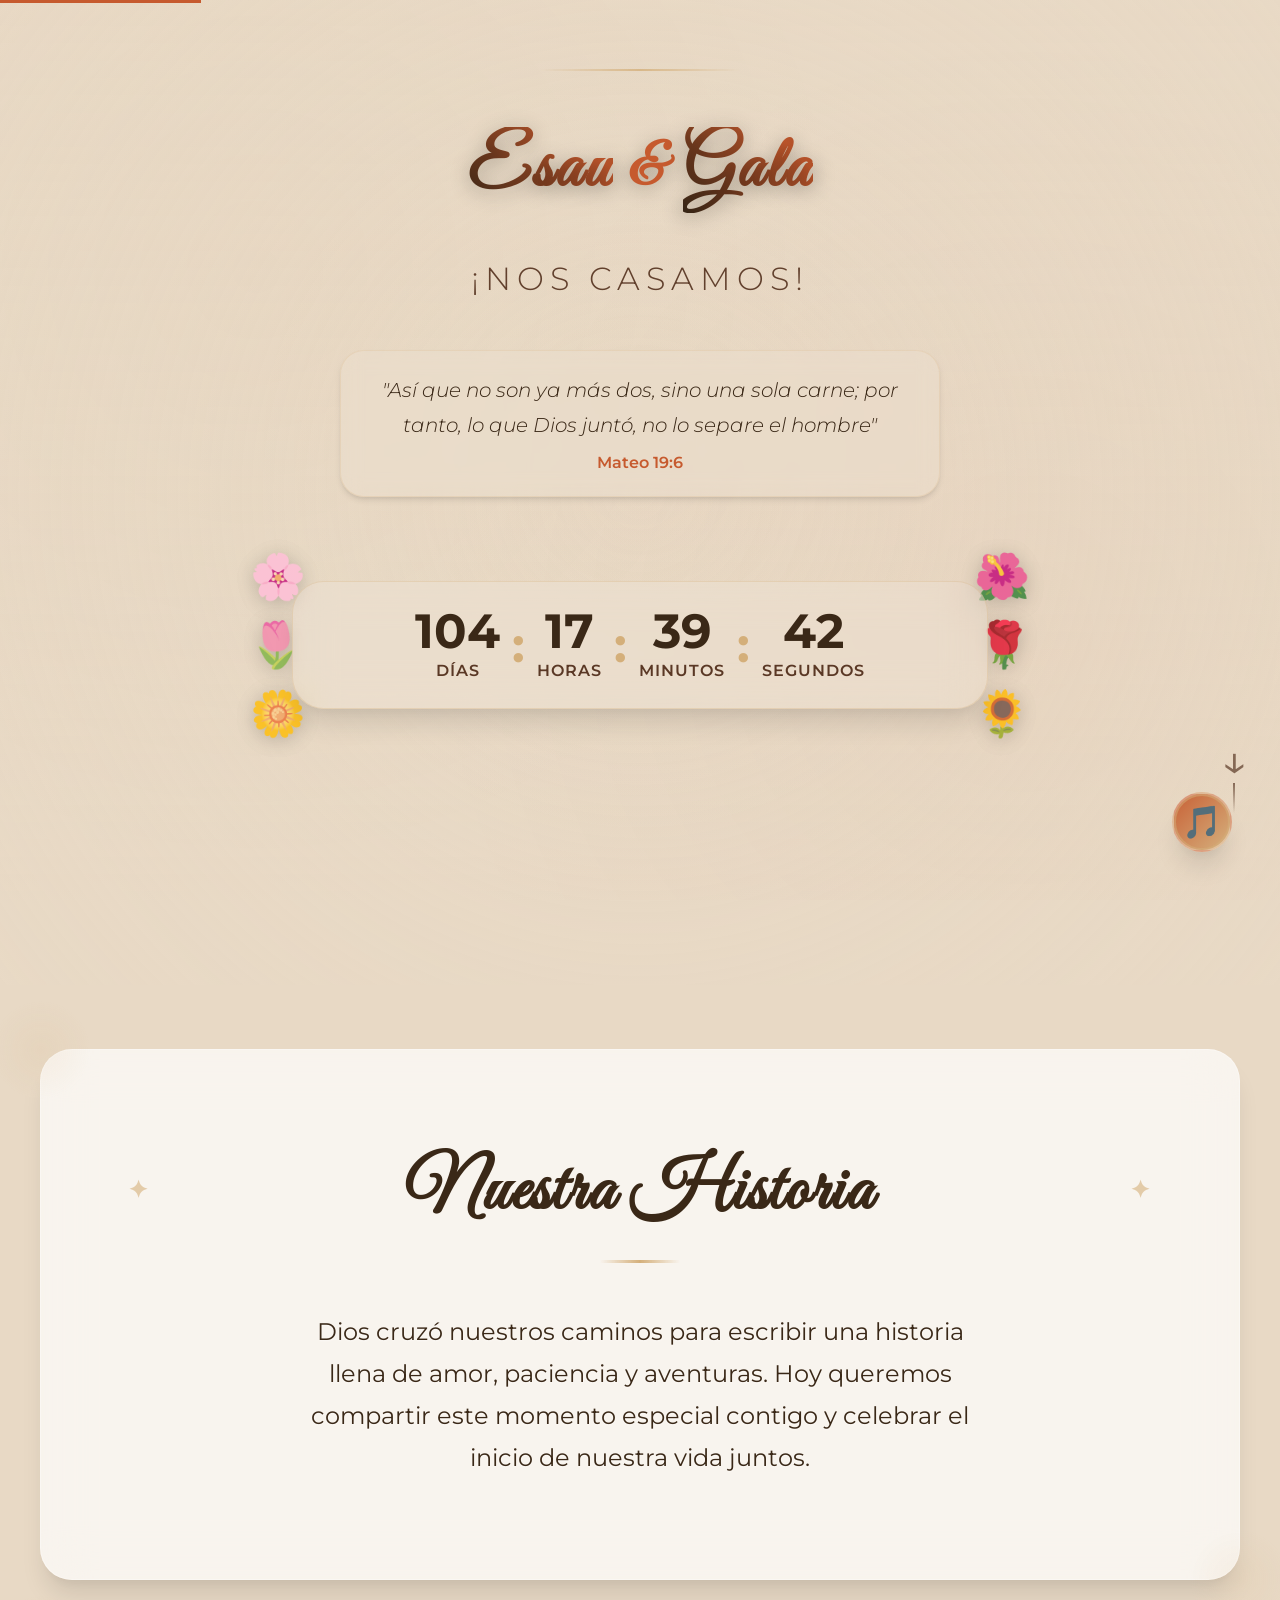
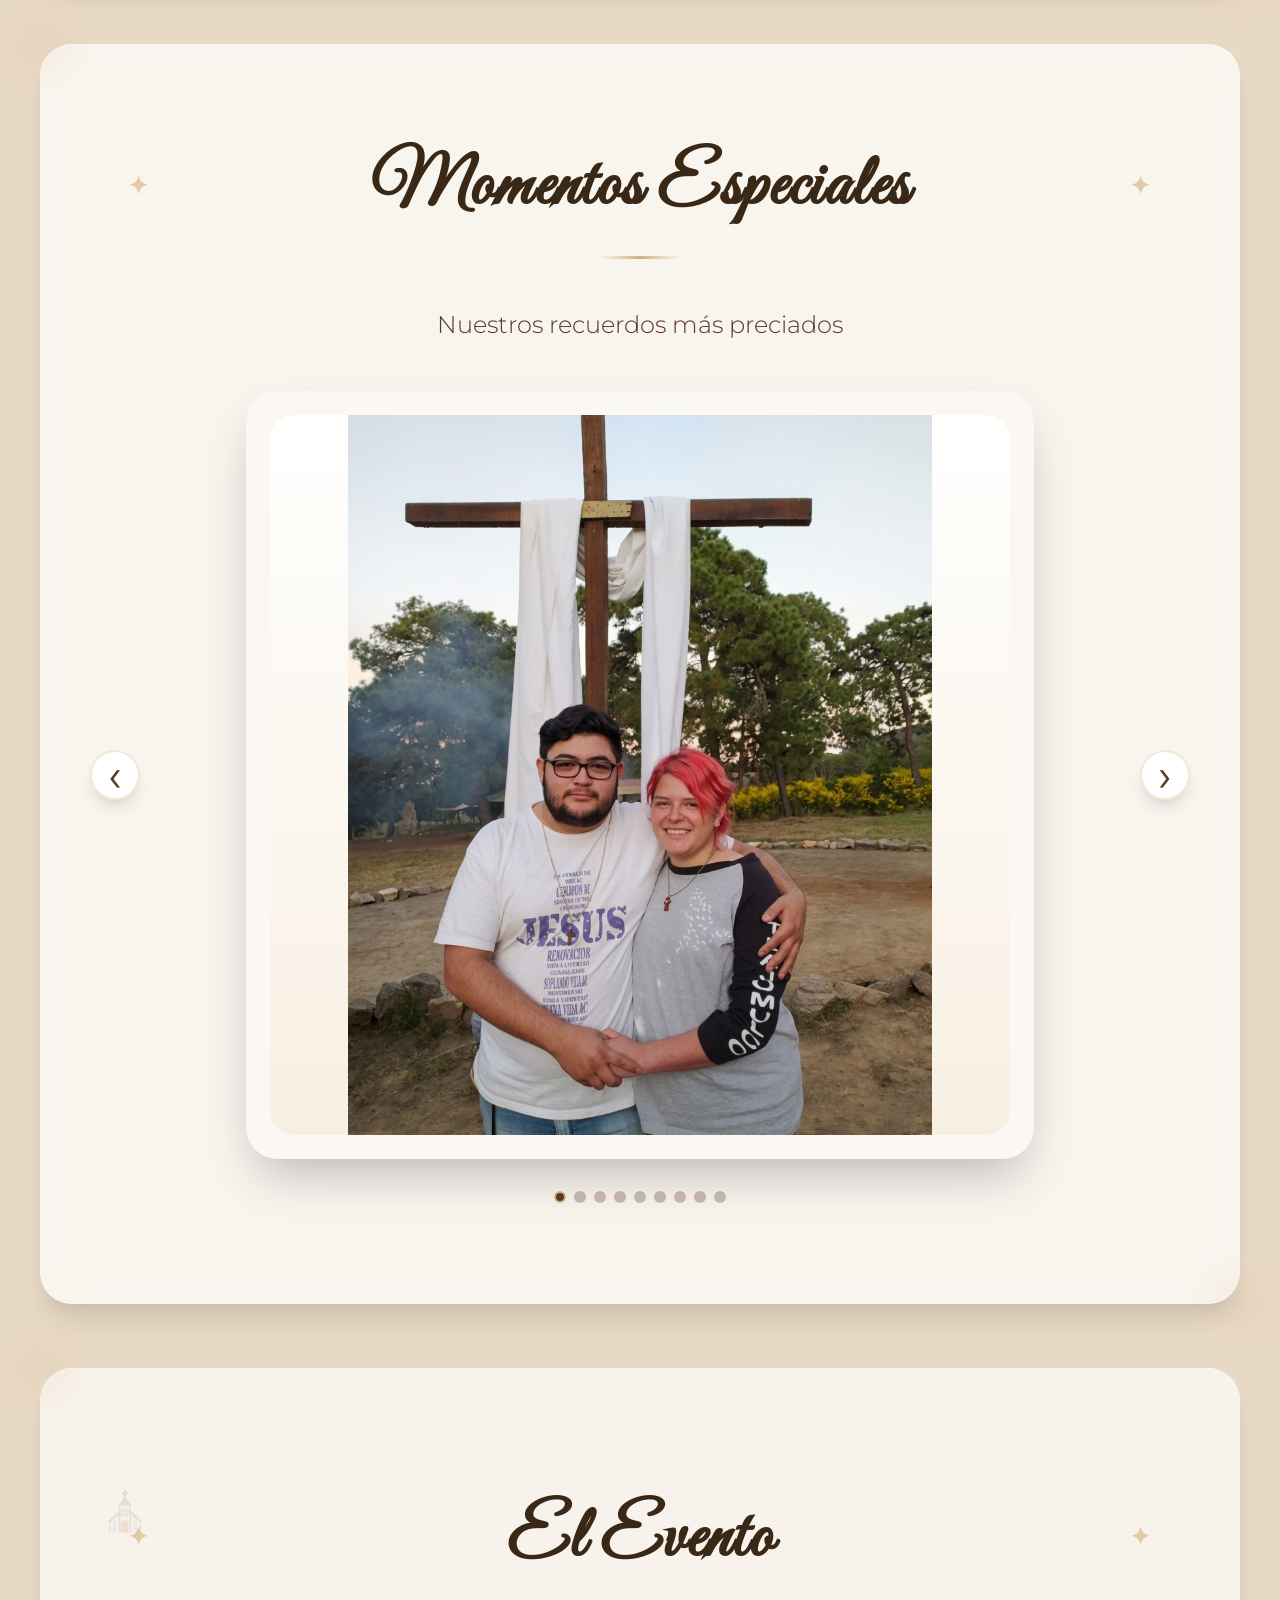
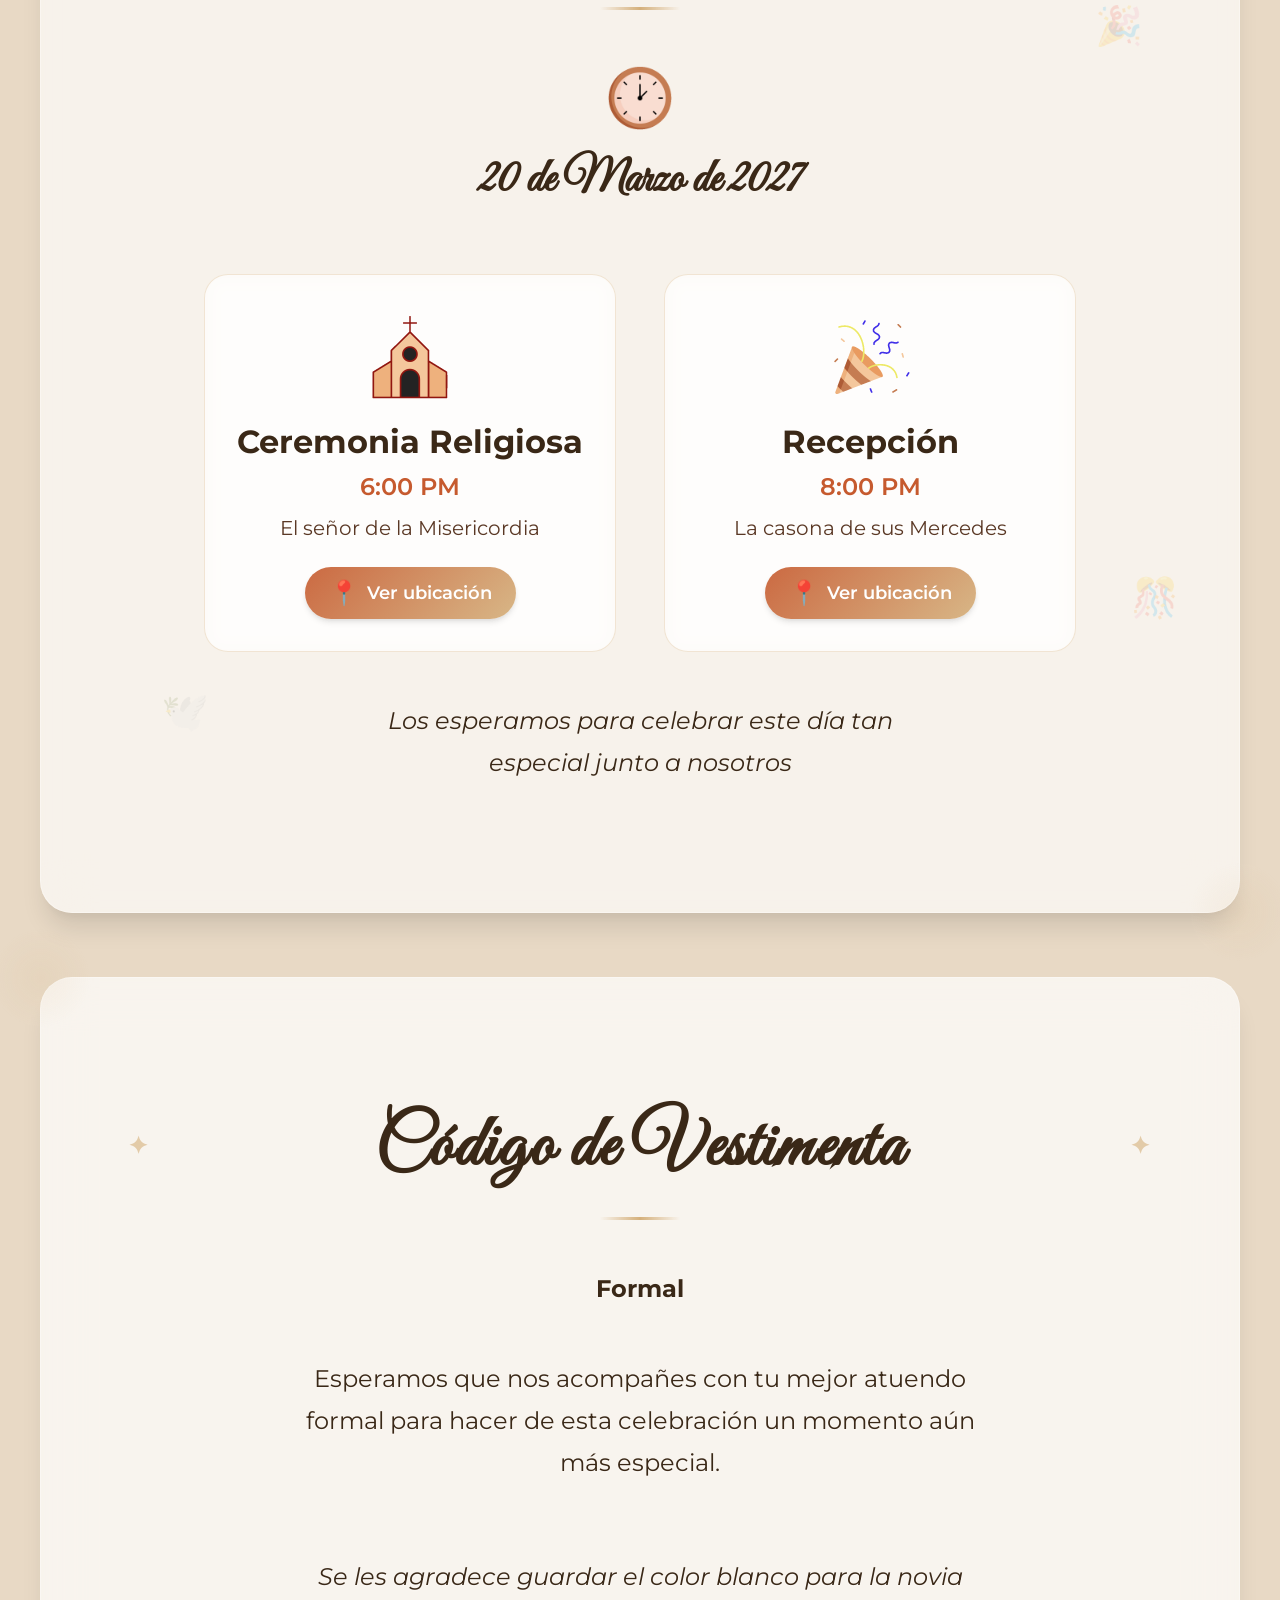
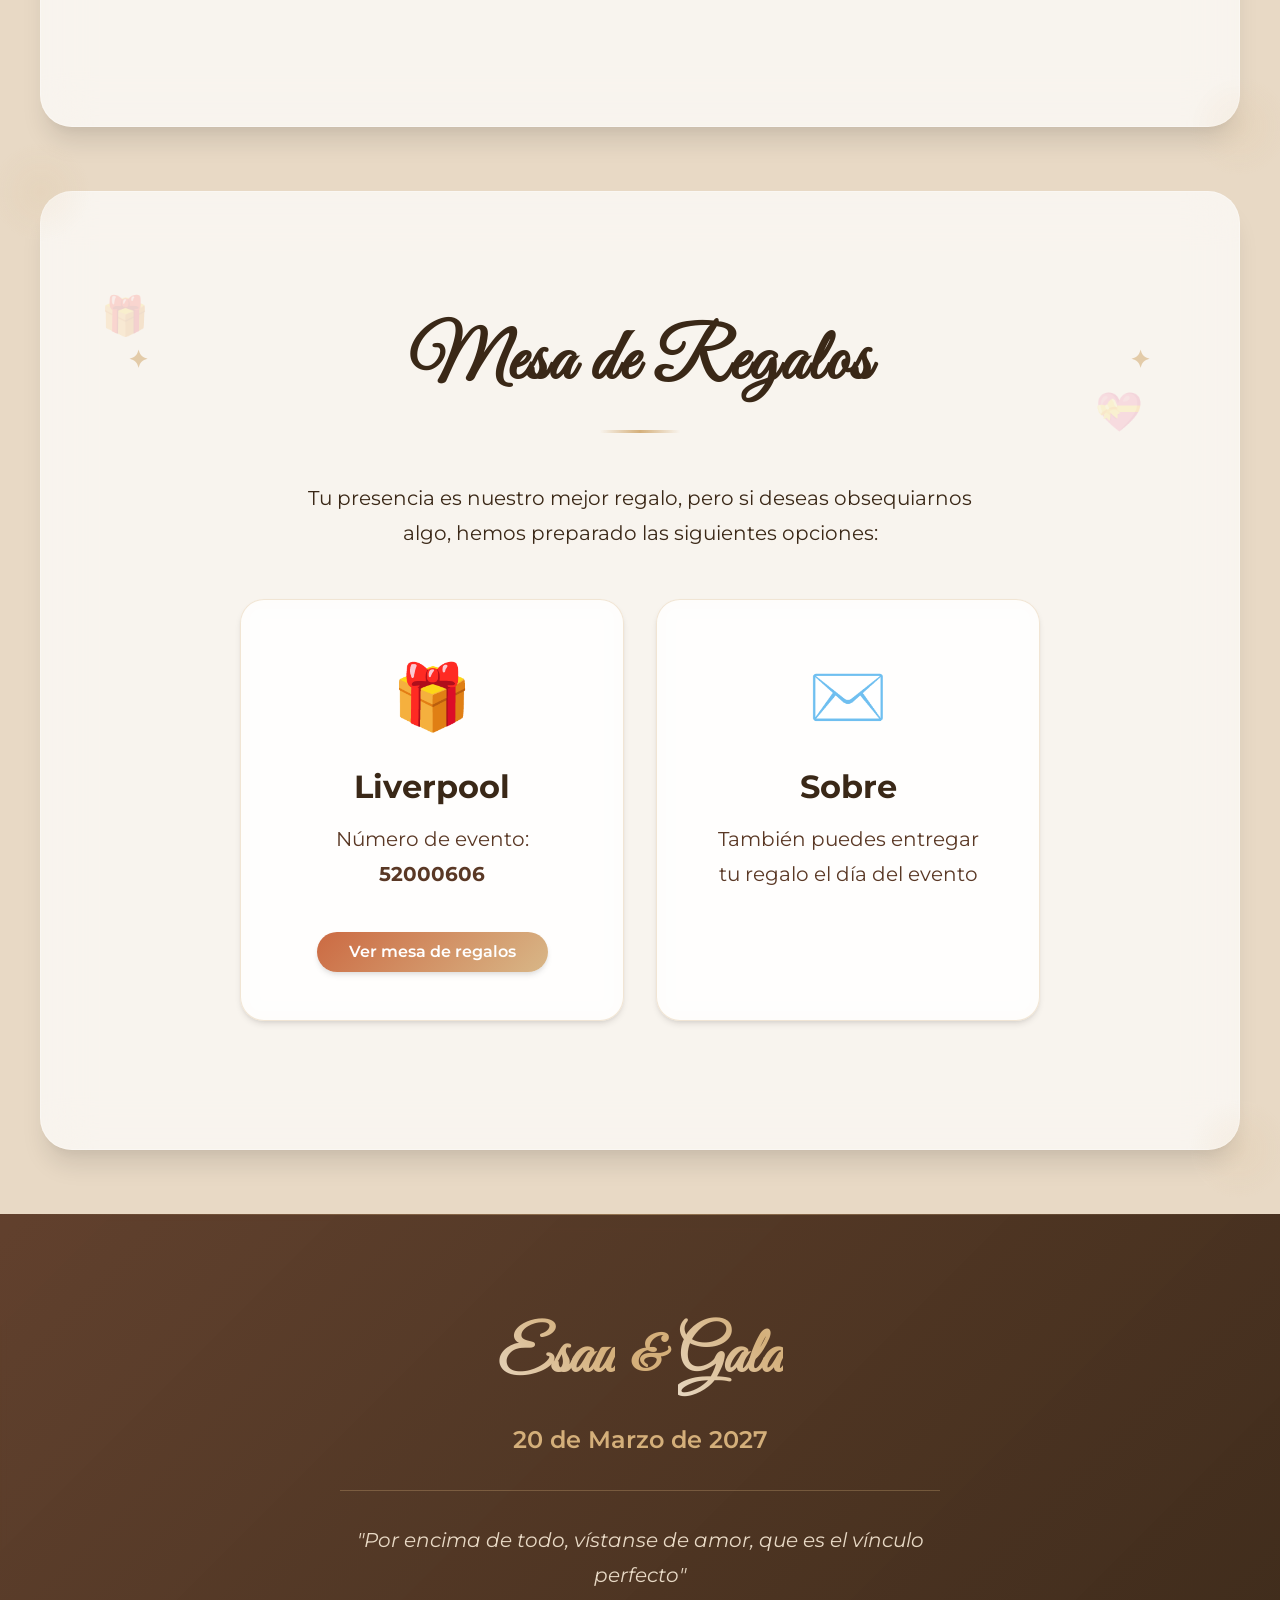
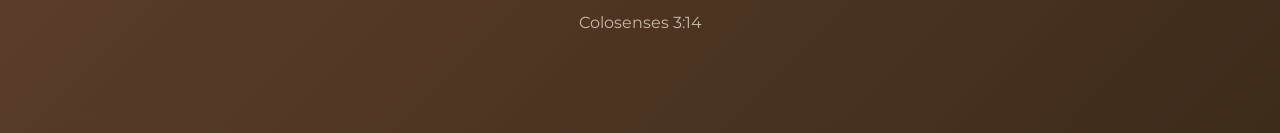
==== index.html @ c5de7a05 "Restructure: Move files to root for GitHub Pages" ====
<!DOCTYPE html>
<html lang="es" dir="ltr">
<head>
    <!-- Meta Tags Esenciales -->
    <meta charset="UTF-8">
    <meta name="viewport" content="width=device-width, initial-scale=1.0, viewport-fit=cover">
    <meta http-equiv="X-UA-Compatible" content="IE=edge">
    
    <!-- SEO Meta Tags -->
    <title>Esau & Gala | Boda 20 de Marzo 2027 | Invitación Digital</title>
    <meta name="description" content="Invitación digital a la boda de Esau y Gala. Celebra con nosotros el 20 de marzo de 2027. Ceremonia religiosa y recepción. Confirma tu asistencia.">
    <meta name="keywords" content="boda, Esau, Gala, invitación, 20 marzo 2027, ceremonia, recepción">
    <meta name="author" content="Esau & Gala">
    <meta name="robots" content="index, follow">
    <link rel="canonical" href="https://www.esauygala.com">
    
    <!-- Open Graph / Facebook -->
    <meta property="og:type" content="website">
    <meta property="og:url" content="https://www.esauygala.com">
    <meta property="og:title" content="Esau & Gala - Nuestra Boda">
    <meta property="og:description" content="Nos casamos el 20 de marzo de 2027. ¡Acompáñanos en este día especial!">
    <meta property="og:image" content="https://www.esauygala.com/IMG/portada.JPG">
    <meta property="og:image:width" content="1200">
    <meta property="og:image:height" content="630">
    <meta property="og:locale" content="es_MX">
    
    <!-- Twitter Card -->
    <meta name="twitter:card" content="summary_large_image">
    <meta name="twitter:title" content="Esau & Gala - Nuestra Boda">
    <meta name="twitter:description" content="Nos casamos el 20 de marzo de 2027. ¡Acompáñanos en este día especial!">
    <meta name="twitter:image" content="https://www.esauygala.com/IMG/portada.JPG">
    
    <!-- Theme Color -->
    <meta name="theme-color" content="#c65a2e">
    <meta name="msapplication-TileColor" content="#c65a2e">
    
    <!-- Preconnect para optimización -->
    <link rel="preconnect" href="https://fonts.googleapis.com" crossorigin>
    <link rel="preconnect" href="https://fonts.gstatic.com" crossorigin>
    
    <!-- Preload recursos críticos -->
    <link rel="preload" href="CSS/Styles.css" as="style">
    <link rel="preload" href="https://fonts.googleapis.com/css2?family=Great+Vibes&family=Montserrat:wght@300;400;600;700&display=swap" as="style">
    
    <!-- Google Fonts con display=swap para optimización -->
    <link href="https://fonts.googleapis.com/css2?family=Great+Vibes&family=Montserrat:wght@300;400;600;700&display=swap" rel="stylesheet">
    
    <!-- CSS Principal -->
    <link rel="stylesheet" href="CSS/Styles.css">
    
    <!-- Structured Data (JSON-LD) para SEO -->
    <script type="application/ld+json">
    {
        "@context": "https://schema.org",
        "@type": "Event",
        "name": "Boda de Esau y Gala",
        "description": "Ceremonia de boda y recepción",
        "startDate": "2027-03-20T18:00:00-06:00",
        "endDate": "2027-03-21T02:00:00-06:00",
        "eventStatus": "https://schema.org/EventScheduled",
        "eventAttendanceMode": "https://schema.org/OfflineEventAttendanceMode",
        "location": {
            "@type": "Place",
            "name": "El señor de la Misericordia",
            "address": {
                "@type": "PostalAddress",
                "addressLocality": "Ciudad",
                "addressCountry": "MX"
            }
        },
        "organizer": {
            "@type": "Person",
            "name": "Esau & Gala"
        }
    }
    </script>
</head>
<body>
    <!-- Skip to main content para accesibilidad -->
    <a href="#main-content" class="skip-link" aria-label="Saltar al contenido principal">
        Saltar al contenido
    </a>

    <!-- Loading Screen con ARIA -->
    <div id="loading-screen" class="loading" role="status" aria-live="polite" aria-label="Cargando página">
        <div class="loading__content">
            <div class="loading__heart" aria-hidden="true">❤️</div>
            <p class="loading__text">Cargando...</p>
        </div>
    </div>

    <!-- Reproductor de Música Accesible -->
    <aside class="music-player" aria-label="Reproductor de música de fondo">
        <button 
            id="music-toggle" 
            class="music-player__btn" 
            type="button"
            aria-label="Reproducir música de fondo"
            aria-pressed="false">
            <span class="music-player__icon" aria-hidden="true">🎵</span>
            <span class="sr-only">Música</span>
        </button>
        <audio 
            id="background-music" 
            loop 
            preload="none"
            aria-label="Música de fondo de la boda">
            <source src="music/cancion-boda.mp3" type="audio/mpeg">
            <p>Tu navegador no soporta el elemento de audio.</p>
        </audio>
    </aside>

    <!-- Botón Volver Arriba -->
    <button 
        id="scroll-top" 
        class="scroll-top" 
        type="button"
        aria-label="Volver al inicio de la página"
        aria-hidden="true">
        <span aria-hidden="true">↑</span>
    </button>

    <!-- Barra de Progreso de Scroll -->
    <div class="progress-bar" role="progressbar" aria-label="Progreso de lectura" aria-valuenow="0" aria-valuemin="0" aria-valuemax="100"></div>

    <!-- HERO SECTION -->
    <header class="hero" role="banner">
        <div class="hero__overlay" aria-hidden="true"></div>
        <div class="hero__content">
            <div class="hero__decorative-line" aria-hidden="true"></div>
            <h1 class="hero__title">
                <span class="hero__name">Esau</span>
                <span class="hero__ampersand" aria-hidden="true">&</span>
                <span class="hero__name">Gala</span>
            </h1>
            <p class="hero__subtitle">¡Nos casamos!</p>
            <blockquote class="hero__verse">
                <p class="hero__verse-text">"Así que no son ya más dos, sino una sola carne; por tanto, lo que Dios juntó, no lo separe el hombre"</p>
                <cite class="hero__verse-cite">Mateo 19:6</cite>
            </blockquote>
            
            <!-- Contador con decoraciones -->
            <div class="countdown-wrapper">
                <span class="countdown__flower countdown__flower--top-left" aria-hidden="true">🌸</span>
                <span class="countdown__flower countdown__flower--top-right" aria-hidden="true">🌺</span>
                <span class="countdown__flower countdown__flower--bottom-left" aria-hidden="true">🌼</span>
                <span class="countdown__flower countdown__flower--bottom-right" aria-hidden="true">🌻</span>
                <span class="countdown__flower countdown__flower--left" aria-hidden="true">🌷</span>
                <span class="countdown__flower countdown__flower--right" aria-hidden="true">🌹</span>
                <div 
                    id="countdown" 
                    class="countdown" 
                    role="timer" 
                    aria-live="polite"
                    aria-label="Cuenta regresiva para la boda">
                </div>
            </div>
        </div>
        
        <!-- Indicador de Scroll -->
        <button 
            class="scroll-indicator" 
            type="button"
            aria-label="Desplazarse hacia abajo">
            <span aria-hidden="true">↓</span>
        </button>
    </header>

    <!-- MAIN CONTENT -->
    <main id="main-content" role="main">
        
        <!-- HISTORIA -->
        <section class="section section--story" id="historia" aria-labelledby="historia-heading">
            <!-- Decoraciones del marco -->
            <img class="frame-decoration frame-tulip frame-tulip--top-left"
                 src="IMG/decorations/tulipan.png"
                 alt=""
                 aria-hidden="true"
                 loading="lazy">
            <img class="frame-decoration frame-tulip frame-tulip--top-right"
                 src="IMG/decorations/tulipan.png"
                 alt=""
                 aria-hidden="true"
                 loading="lazy">
            <img class="frame-decoration frame-garland frame-garland--top"
                 src="IMG/decorations/Guirnalda-horizontal.png"
                 alt=""
                 aria-hidden="true"
                 loading="lazy">
            <img class="frame-decoration frame-garland frame-garland--left"
                 src="IMG/decorations/Guirnalda-vertical.png"
                 alt=""
                 aria-hidden="true"
                 loading="lazy">
            <img class="frame-decoration frame-garland frame-garland--right"
                 src="IMG/decorations/Guirnalda-vertical.png"
                 alt=""
                 aria-hidden="true"
                 loading="lazy">
            <img class="frame-decoration frame-garland frame-garland--bottom"
                 src="IMG/decorations/Guirnalda-horizontal.png"
                 alt=""
                 aria-hidden="true"
                 loading="lazy">
            <img class="frame-decoration frame-tulip frame-tulip--bottom-left"
                 src="IMG/decorations/tulipan.png"
                 alt=""
                 aria-hidden="true"
                 loading="lazy">
            <img class="frame-decoration frame-tulip frame-tulip--bottom-right"
                 src="IMG/decorations/tulipan.png"
                 alt=""
                 aria-hidden="true"
                 loading="lazy">
            
            <div class="section__container">
                <h2 id="historia-heading" class="section__title">Nuestra Historia</h2>
                <div class="section__divider" aria-hidden="true"></div>
                <p class="section__text section__text--story">
                    Dios cruzó nuestros caminos para escribir una historia llena de amor,
                    paciencia y aventuras. Hoy queremos compartir este momento especial contigo
                    y celebrar el inicio de nuestra vida juntos.
                </p>
            </div>
        </section>

        <!-- GALERÍA -->
        <section class="section section--gallery" id="galeria" aria-labelledby="galeria-heading">
            <!-- Decoraciones del marco -->
            <img class="frame-decoration frame-tulip frame-tulip--top-left"
                 src="IMG/decorations/tulipan.png"
                 alt=""
                 aria-hidden="true"
                 loading="lazy">
            <img class="frame-decoration frame-tulip frame-tulip--top-right"
                 src="IMG/decorations/tulipan.png"
                 alt=""
                 aria-hidden="true"
                 loading="lazy">
            <img class="frame-decoration frame-garland frame-garland--top"
                 src="IMG/decorations/Guirnalda-horizontal.png"
                 alt=""
                 aria-hidden="true"
                 loading="lazy">
            <img class="frame-decoration frame-garland frame-garland--left"
                 src="IMG/decorations/Guirnalda-vertical.png"
                 alt=""
                 aria-hidden="true"
                 loading="lazy">
            <img class="frame-decoration frame-garland frame-garland--right"
                 src="IMG/decorations/Guirnalda-vertical.png"
                 alt=""
                 aria-hidden="true"
                 loading="lazy">
            <img class="frame-decoration frame-garland frame-garland--bottom"
                 src="IMG/decorations/Guirnalda-horizontal.png"
                 alt=""
                 aria-hidden="true"
                 loading="lazy">
            <img class="frame-decoration frame-tulip frame-tulip--bottom-left"
                 src="IMG/decorations/tulipan.png"
                 alt=""
                 aria-hidden="true"
                 loading="lazy">
            <img class="frame-decoration frame-tulip frame-tulip--bottom-right"
                 src="IMG/decorations/tulipan.png"
                 alt=""
                 aria-hidden="true"
                 loading="lazy">
            
            <div class="section__container">
                <h2 id="galeria-heading" class="section__title">Momentos Especiales</h2>
                <div class="section__divider" aria-hidden="true"></div>
                <p class="section__subtitle">Nuestros recuerdos más preciados</p>
                
                <!-- Carrusel de Fotos Accesible -->
                <div class="carousel" role="region" aria-label="Galería de fotos" aria-roledescription="carrusel">
                    <button 
                        class="carousel__btn carousel__btn--prev" 
                        type="button"
                        aria-label="Ver foto anterior">
                        <span aria-hidden="true">‹</span>
                    </button>
                    
                    <div class="carousel__viewport">
                        <div class="carousel__track" role="list">
                            <div class="carousel__slide" role="listitem" aria-label="Foto 1 de 9">
                                <img
                                    src="Carrusel/Foto 1.png"
                                    alt="Momento especial de Esau y Gala - Foto 1"
                                    class="carousel__image"
                                    loading="eager"
                                    width="800"
                                    height="600">
                            </div>
                            <div class="carousel__slide" role="listitem" aria-label="Foto 2 de 9">
                                <img
                                    src="Carrusel/Foto 2.png"
                                    alt="Momento especial de Esau y Gala - Foto 2"
                                    class="carousel__image"
                                    loading="lazy"
                                    width="800"
                                    height="600">
                            </div>
                            <div class="carousel__slide" role="listitem" aria-label="Foto 3 de 9">
                                <img
                                    src="Carrusel/Foto 3.png"
                                    alt="Momento especial de Esau y Gala - Foto 3"
                                    class="carousel__image"
                                    loading="lazy"
                                    width="800"
                                    height="600">
                            </div>
                            <div class="carousel__slide" role="listitem" aria-label="Foto 4 de 9">
                                <img
                                    src="Carrusel/Foto 4.png"
                                    alt="Momento especial de Esau y Gala - Foto 4"
                                    class="carousel__image"
                                    loading="lazy"
                                    width="800"
                                    height="600">
                            </div>
                            <div class="carousel__slide" role="listitem" aria-label="Foto 5 de 9">
                                <img
                                    src="Carrusel/Foto 5.png"
                                    alt="Momento especial de Esau y Gala - Foto 5"
                                    class="carousel__image"
                                    loading="lazy"
                                    width="800"
                                    height="600">
                            </div>
                            <div class="carousel__slide" role="listitem" aria-label="Foto 6 de 9">
                                <img
                                    src="Carrusel/Foto 6.png"
                                    alt="Momento especial de Esau y Gala - Foto 6"
                                    class="carousel__image"
                                    loading="lazy"
                                    width="800"
                                    height="600">
                            </div>
                            <div class="carousel__slide" role="listitem" aria-label="Foto 7 de 9">
                                <img
                                    src="Carrusel/Foto 7.png"
                                    alt="Momento especial de Esau y Gala - Foto 7"
                                    class="carousel__image"
                                    loading="lazy"
                                    width="800"
                                    height="600">
                            </div>
                            <div class="carousel__slide" role="listitem" aria-label="Foto 8 de 9">
                                <img
                                    src="Carrusel/Foto 8.png"
                                    alt="Momento especial de Esau y Gala - Foto 8"
                                    class="carousel__image"
                                    loading="lazy"
                                    width="800"
                                    height="600">
                            </div>
                            <div class="carousel__slide" role="listitem" aria-label="Foto 9 de 9">
                                <img
                                    src="Carrusel/Foto 9.png"
                                    alt="Momento especial de Esau y Gala - Foto 9"
                                    class="carousel__image"
                                    loading="lazy"
                                    width="800"
                                    height="600">
                            </div>
                        </div>
                    </div>
                    
                    <button 
                        class="carousel__btn carousel__btn--next" 
                        type="button"
                        aria-label="Ver siguiente foto">
                        <span aria-hidden="true">›</span>
                    </button>
                </div>
                
                <!-- Indicadores del Carrusel -->
                <div class="carousel__indicators" role="tablist" aria-label="Navegación de fotos">
                    <button
                        class="carousel__indicator carousel__indicator--active"
                        type="button"
                        role="tab"
                        aria-label="Ir a foto 1"
                        aria-selected="true"
                        data-slide="0">
                    </button>
                    <button
                        class="carousel__indicator"
                        type="button"
                        role="tab"
                        aria-label="Ir a foto 2"
                        aria-selected="false"
                        data-slide="1">
                    </button>
                    <button
                        class="carousel__indicator"
                        type="button"
                        role="tab"
                        aria-label="Ir a foto 3"
                        aria-selected="false"
                        data-slide="2">
                    </button>
                    <button
                        class="carousel__indicator"
                        type="button"
                        role="tab"
                        aria-label="Ir a foto 4"
                        aria-selected="false"
                        data-slide="3">
                    </button>
                    <button
                        class="carousel__indicator"
                        type="button"
                        role="tab"
                        aria-label="Ir a foto 5"
                        aria-selected="false"
                        data-slide="4">
                    </button>
                    <button
                        class="carousel__indicator"
                        type="button"
                        role="tab"
                        aria-label="Ir a foto 6"
                        aria-selected="false"
                        data-slide="5">
                    </button>
                    <button
                        class="carousel__indicator"
                        type="button"
                        role="tab"
                        aria-label="Ir a foto 7"
                        aria-selected="false"
                        data-slide="6">
                    </button>
                    <button
                        class="carousel__indicator"
                        type="button"
                        role="tab"
                        aria-label="Ir a foto 8"
                        aria-selected="false"
                        data-slide="7">
                    </button>
                    <button
                        class="carousel__indicator"
                        type="button"
                        role="tab"
                        aria-label="Ir a foto 9"
                        aria-selected="false"
                        data-slide="8">
                    </button>
                </div>
            </div>
        </section>

        <!-- EVENTO -->
        <section class="section section--event" id="evento" aria-labelledby="evento-heading">
            <span class="decorative-icon decorative-icon--1" aria-hidden="true">⛪</span>
            <span class="decorative-icon decorative-icon--2" aria-hidden="true">🎉</span>
            <span class="decorative-icon decorative-icon--3" aria-hidden="true">🕊️</span>
            <span class="decorative-icon decorative-icon--4" aria-hidden="true">🎊</span>
            <div class="section__container">
                <h2 id="evento-heading" class="section__title">El Evento</h2>
                <div class="section__divider" aria-hidden="true"></div>
                
                <!-- Fecha Principal -->
                <div class="event-date">
                    <img 
                        src="IMG/Reloj.gif" 
                        alt="" 
                        class="event-date__icon"
                        loading="lazy"
                        width="80"
                        height="80"
                        aria-hidden="true">
                    <h3 class="event-date__text">
                        <time datetime="2027-03-20">20 de Marzo de 2027</time>
                    </h3>
                </div>
                
                <!-- Lugares del Evento -->
                <div class="event-venues">
                    <!-- Ceremonia Religiosa -->
                    <article class="event-venue" aria-labelledby="ceremonia-heading">
                        <img 
                            src="IMG/Templo.gif" 
                            alt="" 
                            class="event-venue__icon"
                            loading="lazy"
                            width="100"
                            height="100"
                            aria-hidden="true">
                        <h4 id="ceremonia-heading" class="event-venue__title">Ceremonia Religiosa</h4>
                        <p class="event-venue__time">
                            <time datetime="18:00">6:00 PM</time>
                        </p>
                        <p class="event-venue__name">El señor de la Misericordia</p>
                        <a 
                            href="https://maps.app.goo.gl/RteQQ8gCb3QVdm4q8" 
                            target="_blank" 
                            rel="noopener noreferrer"
                            class="event-venue__link"
                            aria-label="Ver ubicación de la ceremonia religiosa en Google Maps">
                            <span class="event-venue__link-icon" aria-hidden="true">📍</span>
                            Ver ubicación
                        </a>
                    </article>
                    
                    <!-- Recepción -->
                    <article class="event-venue" aria-labelledby="recepcion-heading">
                        <img 
                            src="IMG/Fiesta.gif" 
                            alt="" 
                            class="event-venue__icon"
                            loading="lazy"
                            width="100"
                            height="100"
                            aria-hidden="true">
                        <h4 id="recepcion-heading" class="event-venue__title">Recepción</h4>
                        <p class="event-venue__time">
                            <time datetime="20:00">8:00 PM</time>
                        </p>
                        <p class="event-venue__name">La casona de sus Mercedes</p>
                        <a 
                            href="https://maps.app.goo.gl/SujaqhstxBTUVDp77" 
                            target="_blank" 
                            rel="noopener noreferrer"
                            class="event-venue__link"
                            aria-label="Ver ubicación de la recepción en Google Maps">
                            <span class="event-venue__link-icon" aria-hidden="true">📍</span>
                            Ver ubicación
                        </a>
                    </article>
                </div>
                
                <!-- Mensaje -->
                <p class="event-message">
                    Los esperamos para celebrar este día tan especial junto a nosotros
                </p>
            </div>
        </section>

        <!-- CÓDIGO DE VESTIMENTA -->
        <section class="section section--dress-code" id="vestimenta" aria-labelledby="vestimenta-heading">
            <!-- Decoraciones del marco -->
            <img class="frame-decoration frame-tulip frame-tulip--top-left"
                 src="IMG/decorations/tulipan.png"
                 alt=""
                 aria-hidden="true"
                 loading="lazy">
            <img class="frame-decoration frame-tulip frame-tulip--top-right"
                 src="IMG/decorations/tulipan.png"
                 alt=""
                 aria-hidden="true"
                 loading="lazy">
            <img class="frame-decoration frame-garland frame-garland--top"
                 src="IMG/decorations/Guirnalda-horizontal.png"
                 alt=""
                 aria-hidden="true"
                 loading="lazy">
            <img class="frame-decoration frame-garland frame-garland--left"
                 src="IMG/decorations/Guirnalda-vertical.png"
                 alt=""
                 aria-hidden="true"
                 loading="lazy">
            <img class="frame-decoration frame-garland frame-garland--right"
                 src="IMG/decorations/Guirnalda-vertical.png"
                 alt=""
                 aria-hidden="true"
                 loading="lazy">
            <img class="frame-decoration frame-garland frame-garland--bottom"
                 src="IMG/decorations/Guirnalda-horizontal.png"
                 alt=""
                 aria-hidden="true"
                 loading="lazy">
            <img class="frame-decoration frame-tulip frame-tulip--bottom-left"
                 src="IMG/decorations/tulipan.png"
                 alt=""
                 aria-hidden="true"
                 loading="lazy">
            <img class="frame-decoration frame-tulip frame-tulip--bottom-right"
                 src="IMG/decorations/tulipan.png"
                 alt=""
                 aria-hidden="true"
                 loading="lazy">
            
            <div class="section__container">
                <h2 id="vestimenta-heading" class="section__title">Código de Vestimenta</h2>
                <div class="section__divider" aria-hidden="true"></div>
                
                <p class="section__text section__text--story">
                    <strong>Formal</strong>
                </p>
                
                <p class="section__text section__text--story">
                    Esperamos que nos acompañes con tu mejor atuendo formal para hacer de esta celebración un momento aún más especial.
                </p>
                
                <p class="section__text section__text--story" style="font-style: italic; margin-top: var(--spacing-lg);">
                    Se les agradece guardar el color blanco para la novia
                </p>
            </div>
        </section>

        <!-- MESA DE REGALOS -->
        <section class="section section--gifts" id="regalos" aria-labelledby="regalos-heading">
            <span class="decorative-icon decorative-icon--1" aria-hidden="true">🎁</span>
            <span class="decorative-icon decorative-icon--2" aria-hidden="true">💝</span>
            <div class="section__container">
                <h2 id="regalos-heading" class="section__title">Mesa de Regalos</h2>
                <div class="section__divider" aria-hidden="true"></div>
                <p class="section__text">
                    Tu presencia es nuestro mejor regalo, pero si deseas obsequiarnos algo,
                    hemos preparado las siguientes opciones:
                </p>
                
                <div class="gifts">
                    <article class="gift-card">
                        <span class="gift-card__icon" aria-hidden="true">🎁</span>
                        <h3 class="gift-card__title">Liverpool</h3>
                        <p class="gift-card__text">
                            Número de evento: <strong>52000606</strong>
                        </p>
                        <a
                            href="https://mesaderegalos.liverpool.com.mx/milistaderegalos/52000606"
                            target="_blank"
                            rel="noopener noreferrer"
                            class="gift-card__link"
                            aria-label="Ir a la mesa de regalos de Liverpool">
                            Ver mesa de regalos
                        </a>
                    </article>
                    
                    <article class="gift-card">
                        <span class="gift-card__icon" aria-hidden="true">✉️</span>
                        <h3 class="gift-card__title">Sobre</h3>
                        <p class="gift-card__text">
                            También puedes entregar tu regalo el día del evento
                        </p>
                    </article>
                </div>
            </div>
        </section>

    </main>

    <!-- FOOTER -->
    <footer class="footer" role="contentinfo">
        <div class="footer__content">
            <p class="footer__names">
                <span class="footer__name">Esau</span>
                <span class="footer__ampersand" aria-hidden="true">&</span>
                <span class="footer__name">Gala</span>
            </p>
            <p class="footer__date">
                <time datetime="2027-03-20">20 de Marzo de 2027</time>
            </p>
            <blockquote class="footer__quote">
                <p>"Por encima de todo, vístanse de amor, que es el vínculo perfecto"</p>
                <cite>Colosenses 3:14</cite>
            </blockquote>
        </div>
    </footer>

    <!-- JavaScript con carga diferida y async -->
    <script src="JS/contador.js" defer></script>
    <script src="JS/carrusel.js" defer></script>
    <script src="JS/animaciones.js" defer></script>
    <script src="JS/musica.js" defer></script>

    <!-- Noscript fallback -->
    <noscript>
        <div style="padding: 20px; background: #fff3cd; border: 2px solid #ffc107; margin: 20px; text-align: center;">
            <p><strong>JavaScript está deshabilitado.</strong></p>
            <p>Para una mejor experiencia, por favor habilita JavaScript en tu navegador.</p>
        </div>
    </noscript>

</body>
</html>
---- CSS/Styles.css ----
/* ============================================================================
   WEDDING WEBSITE - PROFESSIONAL CSS ARCHITECTURE
   ============================================================================
   
   Author: Senior Developer
   Version: 2.0.0
   Architecture: BEM (Block Element Modifier)
   Approach: Mobile-First Responsive Design
   Performance: Optimized with will-change and GPU acceleration
   Accessibility: WCAG 2.1 AA Compliant
   
   Table of Contents:
   1. CSS Custom Properties (Design System)
   2. CSS Reset & Base Styles
   3. Utility Classes
   4. Layout Components
   5. UI Components
   6. Animations & Transitions
   7. Media Queries (Mobile-First)
   8. Print Styles
   
============================================================================ */

/* ============================================================================
   1. CSS CUSTOM PROPERTIES - DESIGN SYSTEM
   ============================================================================ */

:root {
    /* Color Palette - Rustic Wedding Theme */
    --color-primary: #c65a2e;
    --color-primary-light: #d4704a;
    --color-primary-dark: #a84a1e;
    --color-secondary: #5a3825;
    --color-secondary-light: #7a5035;
    --color-secondary-dark: #3a2817;
    --color-accent: #d4af7a;
    --color-accent-light: #e8d9c5;
    --color-accent-dark: #b89860;
    
    /* Neutral Colors */
    --color-white: #ffffff;
    --color-black: #000000;
    --color-gray-100: #f8f9fa;
    --color-gray-200: #e9ecef;
    --color-gray-300: #dee2e6;
    --color-gray-400: #ced4da;
    --color-gray-500: #adb5bd;
    --color-gray-600: #6c757d;
    --color-gray-700: #495057;
    --color-gray-800: #343a40;
    --color-gray-900: #212529;
    
    /* Semantic Colors */
    --color-success: #28a745;
    --color-error: #dc3545;
    --color-warning: #ffc107;
    --color-info: #17a2b8;
    
    /* Typography */
    --font-family-primary: 'Montserrat', -apple-system, BlinkMacSystemFont, 'Segoe UI', Roboto, 'Helvetica Neue', Arial, sans-serif;
    --font-family-display: 'Great Vibes', cursive;
    --font-family-monospace: 'Courier New', monospace;
    
    /* Font Sizes - Fluid Typography */
    --font-size-xs: clamp(0.75rem, 0.7rem + 0.25vw, 0.875rem);
    --font-size-sm: clamp(0.875rem, 0.8rem + 0.375vw, 1rem);
    --font-size-base: clamp(1rem, 0.9rem + 0.5vw, 1.125rem);
    --font-size-md: clamp(1.125rem, 1rem + 0.625vw, 1.25rem);
    --font-size-lg: clamp(1.25rem, 1.1rem + 0.75vw, 1.5rem);
    --font-size-xl: clamp(1.5rem, 1.3rem + 1vw, 2rem);
    --font-size-2xl: clamp(2rem, 1.7rem + 1.5vw, 3rem);
    --font-size-3xl: clamp(2.5rem, 2rem + 2.5vw, 4rem);
    --font-size-4xl: clamp(3rem, 2.5rem + 2.5vw, 5rem);
    
    /* Font Weights */
    --font-weight-light: 300;
    --font-weight-normal: 400;
    --font-weight-semibold: 600;
    --font-weight-bold: 700;
    
    /* Line Heights */
    --line-height-tight: 1.2;
    --line-height-normal: 1.5;
    --line-height-relaxed: 1.75;
    --line-height-loose: 2;
    
    /* Spacing Scale */
    --spacing-xs: 0.25rem;
    --spacing-sm: 0.5rem;
    --spacing-md: 1rem;
    --spacing-lg: 1.5rem;
    --spacing-xl: 2rem;
    --spacing-2xl: 3rem;
    --spacing-3xl: 4rem;
    --spacing-4xl: 6rem;
    --spacing-5xl: 8rem;
    
    /* Border Radius */
    --radius-sm: 0.25rem;
    --radius-md: 0.5rem;
    --radius-lg: 1rem;
    --radius-xl: 1.5rem;
    --radius-2xl: 2rem;
    --radius-full: 9999px;
    
    /* Shadows */
    --shadow-sm: 0 1px 2px 0 rgba(0, 0, 0, 0.05);
    --shadow-md: 0 4px 6px -1px rgba(0, 0, 0, 0.1), 0 2px 4px -1px rgba(0, 0, 0, 0.06);
    --shadow-lg: 0 10px 15px -3px rgba(0, 0, 0, 0.1), 0 4px 6px -2px rgba(0, 0, 0, 0.05);
    --shadow-xl: 0 20px 25px -5px rgba(0, 0, 0, 0.1), 0 10px 10px -5px rgba(0, 0, 0, 0.04);
    --shadow-2xl: 0 25px 50px -12px rgba(0, 0, 0, 0.25);
    
    /* Transitions */
    --transition-fast: 150ms cubic-bezier(0.4, 0, 0.2, 1);
    --transition-base: 300ms cubic-bezier(0.4, 0, 0.2, 1);
    --transition-slow: 500ms cubic-bezier(0.4, 0, 0.2, 1);
    --transition-bounce: 600ms cubic-bezier(0.68, -0.55, 0.265, 1.55);
    
    /* Z-Index Scale */
    --z-index-dropdown: 1000;
    --z-index-sticky: 1020;
    --z-index-fixed: 1030;
    --z-index-modal-backdrop: 1040;
    --z-index-modal: 1050;
    --z-index-popover: 1060;
    --z-index-tooltip: 1070;
    
    /* Breakpoints (for reference in JS) */
    --breakpoint-sm: 640px;
    --breakpoint-md: 768px;
    --breakpoint-lg: 1024px;
    --breakpoint-xl: 1280px;
    --breakpoint-2xl: 1536px;
    
    /* Container Max Widths */
    --container-sm: 640px;
    --container-md: 768px;
    --container-lg: 1024px;
    --container-xl: 1280px;
}

/* ============================================================================
   2. CSS RESET & BASE STYLES
   ============================================================================ */

/* Modern CSS Reset */
*,
*::before,
*::after {
    box-sizing: border-box;
    margin: 0;
    padding: 0;
}

/* Remove default margins and paddings */
html,
body,
div,
span,
applet,
object,
iframe,
h1,
h2,
h3,
h4,
h5,
h6,
p,
blockquote,
pre,
a,
abbr,
acronym,
address,
big,
cite,
code,
del,
dfn,
em,
img,
ins,
kbd,
q,
s,
samp,
small,
strike,
strong,
sub,
sup,
tt,
var,
b,
u,
i,
center,
dl,
dt,
dd,
ol,
ul,
li,
fieldset,
form,
label,
legend,
table,
caption,
tbody,
tfoot,
thead,
tr,
th,
td,
article,
aside,
canvas,
details,
embed,
figure,
figcaption,
footer,
header,
hgroup,
menu,
nav,
output,
ruby,
section,
summary,
time,
mark,
audio,
video {
    margin: 0;
    padding: 0;
    border: 0;
    font-size: 100%;
    font: inherit;
    vertical-align: baseline;
}

/* HTML5 display-role reset for older browsers */
article,
aside,
details,
figcaption,
figure,
footer,
header,
hgroup,
menu,
nav,
section {
    display: block;
}

/* Root element */
html {
    font-size: 16px;
    -webkit-font-smoothing: antialiased;
    -moz-osx-font-smoothing: grayscale;
    text-rendering: optimizeLegibility;
    scroll-behavior: smooth;
    height: 100%;
}

/* Body */
body {
    font-family: var(--font-family-primary);
    font-size: var(--font-size-base);
    font-weight: var(--font-weight-normal);
    line-height: var(--line-height-normal);
    color: var(--color-secondary);
    background-color: var(--color-accent-light);
    background-image: url('../IMG/portada.jpg');
    background-size: cover;
    background-position: center;
    background-repeat: no-repeat;
    background-attachment: fixed;
    min-height: 100vh;
    overflow-x: hidden;
    position: relative;
}

/* Background overlay */
body::before {
    content: '';
    position: fixed;
    top: 0;
    left: 0;
    right: 0;
    bottom: 0;
    background: linear-gradient(
        180deg,
        rgba(232, 217, 197, 0.85) 0%,
        rgba(232, 217, 197, 0.75) 50%,
        rgba(232, 217, 197, 0.85) 100%
    );
    z-index: -1;
    pointer-events: none;
}

/* Lists */
ol,
ul {
    list-style: none;
}

/* Quotes */
blockquote,
q {
    quotes: none;
}

blockquote::before,
blockquote::after,
q::before,
q::after {
    content: '';
    content: none;
}

/* Tables */
table {
    border-collapse: collapse;
    border-spacing: 0;
}

/* Links */
a {
    color: inherit;
    text-decoration: none;
    background-color: transparent;
}

a:hover,
a:focus {
    text-decoration: underline;
}

/* Buttons */
button {
    font-family: inherit;
    font-size: 100%;
    line-height: inherit;
    color: inherit;
    background-color: transparent;
    border: none;
    cursor: pointer;
}

button:focus {
    outline: 2px solid var(--color-primary);
    outline-offset: 2px;
}

/* Images */
img,
picture,
video,
canvas,
svg {
    display: block;
    max-width: 100%;
    height: auto;
}

/* Form elements */
input,
button,
textarea,
select {
    font: inherit;
}

/* Remove default button styles */
button,
[type='button'],
[type='reset'],
[type='submit'] {
    -webkit-appearance: button;
}

/* Headings */
h1,
h2,
h3,
h4,
h5,
h6 {
    font-weight: var(--font-weight-bold);
    line-height: var(--line-height-tight);
    color: var(--color-secondary-dark);
}

/* Paragraphs */
p {
    margin-bottom: var(--spacing-md);
}

p:last-child {
    margin-bottom: 0;
}

/* Strong and bold */
strong,
b {
    font-weight: var(--font-weight-bold);
}

/* Emphasis and italic */
em,
i {
    font-style: italic;
}

/* ============================================================================
   3. UTILITY CLASSES
   ============================================================================ */

/* Screen Reader Only */
.sr-only {
    position: absolute;
    width: 1px;
    height: 1px;
    padding: 0;
    margin: -1px;
    overflow: hidden;
    clip: rect(0, 0, 0, 0);
    white-space: nowrap;
    border-width: 0;
}

/* Skip Link for Accessibility */
.skip-link {
    position: absolute;
    top: -40px;
    left: 0;
    background: var(--color-primary);
    color: var(--color-white);
    padding: var(--spacing-sm) var(--spacing-md);
    text-decoration: none;
    z-index: var(--z-index-tooltip);
    transition: top var(--transition-fast);
}

.skip-link:focus {
    top: 0;
    outline: 2px solid var(--color-white);
    outline-offset: 2px;
}

/* Focus Visible */
:focus-visible {
    outline: 2px solid var(--color-primary);
    outline-offset: 2px;
}

/* Reduced Motion */
@media (prefers-reduced-motion: reduce) {
    *,
    *::before,
    *::after {
        animation-duration: 0.01ms !important;
        animation-iteration-count: 1 !important;
        transition-duration: 0.01ms !important;
        scroll-behavior: auto !important;
    }
}

/* High Contrast Mode */
@media (prefers-contrast: high) {
    :root {
        --color-primary: #a84a1e;
        --color-secondary: #000000;
    }
}

/* Dark Mode Support */
@media (prefers-color-scheme: dark) {
    /* Dark mode styles can be added here if needed */
}

/* Container */
.container {
    width: 100%;
    margin-left: auto;
    margin-right: auto;
    padding-left: var(--spacing-md);
    padding-right: var(--spacing-md);
}

@media (min-width: 640px) {
    .container {
        max-width: var(--container-sm);
    }
}

@media (min-width: 768px) {
    .container {
        max-width: var(--container-md);
    }
}

@media (min-width: 1024px) {
    .container {
        max-width: var(--container-lg);
    }
}

@media (min-width: 1280px) {
    .container {
        max-width: var(--container-xl);
    }
}

/* ============================================================================
   4. LAYOUT COMPONENTS
   ============================================================================ */

/* Loading Screen */
.loading {
    position: fixed;
    top: 0;
    left: 0;
    width: 100%;
    height: 100%;
    background: linear-gradient(
        135deg,
        rgba(232, 217, 197, 0.98) 0%,
        rgba(212, 175, 122, 0.95) 100%
    );
    backdrop-filter: blur(20px);
    display: flex;
    justify-content: center;
    align-items: center;
    z-index: var(--z-index-modal);
    transition: opacity var(--transition-slow), visibility var(--transition-slow), transform var(--transition-slow);
}

.loading.hidden {
    opacity: 0;
    visibility: hidden;
    transform: scale(1.1);
}

.loading__content {
    text-align: center;
}

.loading__heart {
    font-size: clamp(3rem, 5vw, 4rem);
    animation: heartbeat 1.5s ease-in-out infinite;
    filter: drop-shadow(0 4px 8px rgba(198, 90, 46, 0.3));
}

@keyframes heartbeat {
    0%,
    100% {
        transform: scale(1);
    }
    25% {
        transform: scale(1.2);
    }
    50% {
        transform: scale(1);
    }
}

.loading__text {
    margin-top: var(--spacing-lg);
    font-size: var(--font-size-lg);
    color: var(--color-secondary);
    font-weight: var(--font-weight-semibold);
}

/* Progress Bar */
.progress-bar {
    position: fixed;
    top: 0;
    left: 0;
    width: 0%;
    height: 3px;
    background: linear-gradient(90deg, var(--color-primary), var(--color-accent));
    z-index: var(--z-index-fixed);
    transition: width 0.1s ease;
    will-change: width;
}

/* Music Player */
.music-player {
    position: fixed;
    bottom: var(--spacing-xl);
    right: var(--spacing-xl);
    z-index: var(--z-index-fixed);
}

.music-player__btn {
    width: 60px;
    height: 60px;
    border-radius: var(--radius-full);
    background: linear-gradient(
        135deg,
        rgba(198, 90, 46, 0.95) 0%,
        rgba(212, 175, 122, 0.95) 100%
    );
    backdrop-filter: blur(10px);
    color: var(--color-white);
    display: flex;
    align-items: center;
    justify-content: center;
    box-shadow: var(--shadow-xl);
    transition: all var(--transition-base);
    border: 2px solid rgba(255, 255, 255, 0.3);
}

.music-player__btn:hover {
    transform: scale(1.1);
    box-shadow: var(--shadow-2xl);
}

.music-player__btn:active {
    transform: scale(0.95);
}

.music-player__btn[aria-pressed='true'] {
    animation: pulse 2s ease-in-out infinite;
}

@keyframes pulse {
    0%,
    100% {
        box-shadow: 0 0 0 0 rgba(198, 90, 46, 0.7);
    }
    50% {
        box-shadow: 0 0 0 15px rgba(198, 90, 46, 0);
    }
}

.music-player__icon {
    font-size: var(--font-size-xl);
}

/* Scroll to Top Button */
.scroll-top {
    position: fixed;
    bottom: var(--spacing-xl);
    left: var(--spacing-xl);
    width: 50px;
    height: 50px;
    border-radius: var(--radius-full);
    background: linear-gradient(
        135deg,
        rgba(90, 56, 37, 0.95) 0%,
        rgba(58, 40, 23, 0.95) 100%
    );
    backdrop-filter: blur(10px);
    color: var(--color-white);
    display: flex;
    align-items: center;
    justify-content: center;
    box-shadow: var(--shadow-lg);
    opacity: 0;
    visibility: hidden;
    transform: translateY(20px);
    transition: all var(--transition-base);
    z-index: var(--z-index-fixed);
    border: 2px solid rgba(255, 255, 255, 0.2);
}

.scroll-top.visible {
    opacity: 1;
    visibility: visible;
    transform: translateY(0);
}

.scroll-top:hover {
    transform: translateY(-5px);
    box-shadow: var(--shadow-xl);
}

.scroll-top:active {
    transform: translateY(-2px);
}

/* Hero Section */
.hero {
    min-height: 100vh;
    min-height: 100dvh;
    display: flex;
    flex-direction: column;
    align-items: center;
    justify-content: center;
    position: relative;
    padding: clamp(24px, 4vh, 48px) var(--spacing-md) clamp(120px, 16vh, 180px);
    text-align: center;
    overflow: hidden;
}

.hero__overlay {
    position: absolute;
    top: 0;
    left: 0;
    right: 0;
    bottom: 0;
    background: radial-gradient(
        circle at center,
        rgba(232, 217, 197, 0.3) 0%,
        rgba(232, 217, 197, 0.6) 100%
    );
    z-index: 1;
    pointer-events: none;
}

.hero__content {
    position: relative;
    z-index: 2;
    max-width: 800px;
    width: min(100%, 800px);
    display: flex;
    flex-direction: column;
    align-items: center;
    gap: clamp(12px, 2vh, 24px);
}

.hero__decorative-line {
    width: clamp(150px, 40vw, 200px);
    height: 2px;
    background: linear-gradient(
        90deg,
        transparent 0%,
        rgba(212, 175, 122, 0.8) 50%,
        transparent 100%
    );
    margin: var(--spacing-lg) auto;
    filter: blur(0.5px);
}

.hero__title {
    font-family: var(--font-family-display);
    font-size: var(--font-size-4xl);
    font-weight: var(--font-weight-bold);
    color: var(--color-secondary-dark);
    margin: clamp(8px, 1.5vh, 18px) 0;
    text-shadow: 0 4px 20px rgba(0, 0, 0, 0.3);
    letter-spacing: 3px;
    display: flex;
    flex-wrap: wrap;
    align-items: center;
    justify-content: center;
    gap: var(--spacing-md);
}

.hero__name {
    display: inline-block;
}

.hero__ampersand {
    font-size: 0.8em;
    opacity: 0.9;
}

.hero__subtitle {
    font-size: var(--font-size-xl);
    font-weight: var(--font-weight-light);
    color: var(--color-secondary);
    margin: clamp(4px, 1.2vh, 12px) 0;
    letter-spacing: 6px;
    text-transform: uppercase;
    opacity: 0.95;
}

/* Hero Verse */
.hero__verse {
    max-width: 600px;
    margin: clamp(12px, 2vh, 24px) auto;
    padding: clamp(16px, 2.4vh, 24px) clamp(18px, 3vw, 32px);
    background: rgba(255, 255, 255, 0.1);
    backdrop-filter: blur(10px);
    border-radius: var(--radius-xl);
    border: 1px solid rgba(212, 175, 122, 0.2);
    box-shadow: var(--shadow-md);
}

.hero__verse-text {
    font-size: var(--font-size-md);
    font-style: italic;
    color: var(--color-secondary-dark);
    line-height: var(--line-height-relaxed);
    margin: 0 0 var(--spacing-sm) 0;
    text-align: center;
    font-weight: var(--font-weight-light);
}

.hero__verse-cite {
    display: block;
    font-size: var(--font-size-sm);
    color: var(--color-primary);
    text-align: center;
    font-style: normal;
    font-weight: var(--font-weight-semibold);
    margin-top: var(--spacing-sm);
}

/* Countdown */
.countdown-wrapper {
    position: relative;
    display: block;
    width: min(100%, 760px);
    margin: clamp(12px, 2.2vh, 28px) auto 0;
    padding: 28px 32px;
}

.countdown {
    font-size: var(--font-size-md);
    width: 100%;
    max-width: 100%;
    padding: clamp(16px, 2.8vh, 28px) clamp(14px, 2.5vw, 32px);
    background: rgba(255, 255, 255, 0.15);
    backdrop-filter: blur(20px);
    border-radius: var(--radius-2xl);
    border: 1px solid rgba(212, 175, 122, 0.3);
    display: block;
    box-shadow: var(--shadow-xl);
    position: relative;
    z-index: 1;
}

.countdown__flower {
    position: absolute;
    font-size: clamp(2rem, 4vw, 2.8rem);
    opacity: 0.8;
    filter: drop-shadow(0 3px 10px rgba(0, 0, 0, 0.25));
    z-index: 0;
}

.countdown__flower--top-left {
    top: -10px;
    left: -10px;
    animation: floatFlower 3s ease-in-out infinite;
    animation-delay: 0s;
}

.countdown__flower--top-right {
    top: -10px;
    right: -10px;
    animation: floatFlower 3.5s ease-in-out infinite;
    animation-delay: 0.5s;
}

.countdown__flower--bottom-left {
    bottom: -10px;
    left: -10px;
    animation: floatFlower 3.2s ease-in-out infinite;
    animation-delay: 1s;
}

.countdown__flower--bottom-right {
    bottom: -10px;
    right: -10px;
    animation: floatFlower 3.8s ease-in-out infinite;
    animation-delay: 1.5s;
}

.countdown__flower--left {
    top: 50%;
    left: -12px;
    transform: translateY(-50%);
    animation: floatFlowerSide 3.3s ease-in-out infinite;
    animation-delay: 0.8s;
}

.countdown__flower--right {
    top: 50%;
    right: -12px;
    transform: translateY(-50%);
    animation: floatFlowerSide 3.6s ease-in-out infinite;
    animation-delay: 1.2s;
}

@keyframes floatFlower {
    0%,
    100% {
        transform: translateY(0) rotate(0deg);
    }
    50% {
        transform: translateY(-10px) rotate(5deg);
    }
}

@keyframes floatFlowerSide {
    0%,
    100% {
        transform: translateY(-50%) translateX(0) rotate(0deg);
    }
    50% {
        transform: translateY(-50%) translateX(-5px) rotate(-5deg);
    }
}

/* Scroll Indicator */
.scroll-indicator {
    position: absolute;
    bottom: max(20px, env(safe-area-inset-bottom));
    left: 50%;
    transform: translateX(-50%);
    font-size: var(--font-size-2xl);
    color: var(--color-secondary);
    animation: bounce 2s ease-in-out infinite;
    cursor: pointer;
    background: none;
    border: none;
    padding: var(--spacing-sm);
    z-index: 2;
    opacity: 0.7;
    transition: opacity var(--transition-base);
}

.scroll-indicator:hover {
    opacity: 1;
}

@keyframes bounce {
    0%,
    20%,
    50%,
    80%,
    100% {
        transform: translateX(-50%) translateY(0);
    }
    40% {
        transform: translateX(-50%) translateY(-20px);
    }
    60% {
        transform: translateX(-50%) translateY(-10px);
    }
}

/* Continue in next part... */

/* Made with Bob */

/* ============================================================================
   5. UI COMPONENTS - SECTIONS
   ============================================================================ */

/* Section Base */
.section {
    padding: var(--spacing-4xl) var(--spacing-md);
    position: relative;
    opacity: 0;
    transform: translateY(50px) scale(0.95);
    transition: all 1s cubic-bezier(0.16, 1, 0.3, 1);
}

.section.animate-in {
    opacity: 1;
    transform: translateY(0) scale(1);
}

.section__container {
    max-width: var(--container-lg);
    margin: 0 auto;
    display: flex;
    flex-direction: column;
    align-items: center;
}

.section__title {
    font-family: var(--font-family-display);
    font-size: var(--font-size-3xl);
    font-weight: var(--font-weight-bold);
    color: var(--color-secondary-dark);
    text-align: center;
    margin-bottom: var(--spacing-lg);
    letter-spacing: 2px;
    width: 100%;
    position: relative;
}

.section__divider {
    width: 80px;
    height: 3px;
    background: linear-gradient(
        90deg,
        transparent 0%,
        var(--color-accent) 50%,
        transparent 100%
    );
    margin: 0 auto var(--spacing-2xl);
}

.section__subtitle {
    text-align: center;
    font-size: var(--font-size-lg);
    color: var(--color-secondary);
    margin-bottom: var(--spacing-2xl);
    font-weight: var(--font-weight-light);
}

.section__text {
    font-size: var(--font-size-md);
    line-height: var(--line-height-relaxed);
    color: var(--color-secondary-dark);
    text-align: center;
    max-width: 700px;
    margin: 0 auto var(--spacing-2xl);
}

/* Story Section */
.section--story {
    background: rgba(255, 255, 255, 0.7);
    backdrop-filter: blur(25px);
    border-radius: var(--radius-2xl);
    border: 1px solid rgba(255, 255, 255, 0.3);
    box-shadow: var(--shadow-xl);
    margin: var(--spacing-2xl) var(--spacing-md);
}

.section__text--story {
    font-size: var(--font-size-lg);
    font-weight: var(--font-weight-normal);
    text-shadow: 0 1px 2px rgba(255, 255, 255, 0.5);
}

/* Gallery Section */
.section--gallery {
    background: rgba(255, 255, 255, 0.7);
    backdrop-filter: blur(25px);
    border-radius: var(--radius-2xl);
    border: 1px solid rgba(255, 255, 255, 0.3);
    box-shadow: var(--shadow-xl);
    margin: var(--spacing-2xl) var(--spacing-md);
}

/* Carousel */
.carousel {
    position: relative;
    max-width: 980px;
    margin: 0 auto;
    padding: 0 var(--spacing-4xl);
}

.carousel__viewport {
    overflow: hidden;
    border-radius: var(--radius-2xl);
    box-shadow: var(--shadow-2xl);
    width: 100%;
    position: relative;
    background: rgba(255, 255, 255, 0.35);
}

.carousel__track {
    display: flex;
    transition: transform var(--transition-slow);
    will-change: transform;
}

.carousel__slide {
    min-width: 100%;
    max-width: 100%;
    flex-shrink: 0;
    display: flex;
    justify-content: center;
    align-items: center;
    padding: clamp(12px, 2vw, 24px);
}

.carousel__image {
    width: 100%;
    height: clamp(320px, 65vw, 720px);
    object-fit: contain;
    object-position: center;
    display: block;
    border-radius: calc(var(--radius-2xl) - 8px);
    background: linear-gradient(180deg, rgba(255,255,255,0.9), rgba(247, 238, 225, 0.92));
}

.carousel__image:hover {
    filter: brightness(1.05) contrast(1.05);
}

.carousel__btn {
    position: absolute;
    top: 50%;
    transform: translateY(-50%);
    width: 50px;
    height: 50px;
    border-radius: var(--radius-full);
    background: rgba(255, 255, 255, 0.9);
    backdrop-filter: blur(10px);
    color: var(--color-secondary);
    font-size: var(--font-size-2xl);
    display: flex;
    align-items: center;
    justify-content: center;
    box-shadow: var(--shadow-lg);
    transition: all var(--transition-base);
    z-index: 10;
    border: 2px solid rgba(212, 175, 122, 0.3);
    cursor: pointer;
    overflow: hidden;
}

.carousel__btn:hover {
    background: rgba(255, 255, 255, 1);
    transform: translateY(-50%) scale(1.1);
    box-shadow: var(--shadow-xl);
}

.carousel__btn:active {
    transform: translateY(-50%) scale(0.95);
}

.carousel__btn--prev {
    left: -60px;
}

.carousel__btn--next {
    right: -60px;
}

@media (max-width: 768px) {
    .carousel {
        max-width: 100%;
        padding: 0 var(--spacing-2xl);
    }
    
    .carousel__slide {
        padding: 12px;
    }
    
    .carousel__image {
        height: clamp(260px, 78vw, 520px);
    }
    
    .carousel__btn--prev {
        left: 10px;
    }
    
    .carousel__btn--next {
        right: 10px;
    }
}

.carousel__indicators {
    display: flex;
    justify-content: center;
    gap: var(--spacing-sm);
    margin-top: var(--spacing-xl);
}

.carousel__indicator {
    width: 12px;
    height: 12px;
    border-radius: var(--radius-full);
    background: rgba(90, 56, 37, 0.3);
    border: 2px solid transparent;
    transition: all var(--transition-base);
    padding: 0;
}

.carousel__indicator:hover {
    background: rgba(90, 56, 37, 0.5);
    transform: scale(1.2);
}

.carousel__indicator--active,
.carousel__indicator[aria-selected='true'] {
    background: var(--color-secondary);
    border-color: var(--color-accent);
    transform: scale(1.3);
}

/* Event Section */
.section--event {
    background: rgba(255, 255, 255, 0.65);
    backdrop-filter: blur(25px);
    border-radius: var(--radius-2xl);
    border: 1px solid rgba(255, 255, 255, 0.3);
    box-shadow: var(--shadow-xl);
    margin: var(--spacing-4xl) var(--spacing-md);
}

.event-date {
    text-align: center;
    margin-bottom: var(--spacing-3xl);
}

.event-date__icon {
    width: clamp(60px, 10vw, 80px);
    height: auto;
    margin: 0 auto var(--spacing-md);
}

.event-date__text {
    font-family: var(--font-family-display);
    font-size: var(--font-size-2xl);
    color: var(--color-secondary-dark);
    font-weight: var(--font-weight-bold);
}

.event-venues {
    display: grid;
    grid-template-columns: 1fr;
    gap: var(--spacing-2xl);
    margin-bottom: var(--spacing-2xl);
}

@media (min-width: 768px) {
    .event-venues {
        grid-template-columns: repeat(2, 1fr);
    }
}

.event-venue {
    text-align: center;
    padding: var(--spacing-xl);
    background: rgba(255, 255, 255, 0.5);
    backdrop-filter: blur(10px);
    border-radius: var(--radius-xl);
    border: 1px solid rgba(212, 175, 122, 0.3);
    transition: all var(--transition-base);
}

.event-venue:hover {
    transform: translateY(-5px);
    box-shadow: var(--shadow-xl);
    background: rgba(255, 255, 255, 0.7);
}

.event-venue__icon {
    width: clamp(80px, 15vw, 100px);
    height: auto;
    margin: 0 auto var(--spacing-md);
}

.event-venue__title {
    font-size: var(--font-size-xl);
    color: var(--color-secondary-dark);
    margin-bottom: var(--spacing-sm);
    font-weight: var(--font-weight-bold);
}

.event-venue__time {
    font-size: var(--font-size-lg);
    color: var(--color-primary);
    font-weight: var(--font-weight-semibold);
    margin-bottom: var(--spacing-sm);
}

.event-venue__name {
    font-size: var(--font-size-md);
    color: var(--color-secondary);
    margin-bottom: var(--spacing-lg);
}

.event-venue__link {
    display: inline-flex;
    align-items: center;
    gap: var(--spacing-sm);
    padding: var(--spacing-sm) var(--spacing-lg);
    background: linear-gradient(
        135deg,
        rgba(198, 90, 46, 0.9) 0%,
        rgba(212, 175, 122, 0.9) 100%
    );
    color: var(--color-white);
    border-radius: var(--radius-full);
    font-weight: var(--font-weight-semibold);
    text-decoration: none;
    transition: all var(--transition-base);
    box-shadow: var(--shadow-md);
}

.event-venue__link:hover {
    transform: translateY(-2px);
    box-shadow: var(--shadow-lg);
    text-decoration: none;
}

.event-venue__link:active {
    transform: translateY(0);
}

.event-venue__link-icon {
    font-size: var(--font-size-lg);
}

.event-message {
    text-align: center;
    font-size: var(--font-size-lg);
    color: var(--color-secondary-dark);
    font-style: italic;
    max-width: 600px;
    margin: 0 auto;
    line-height: var(--line-height-relaxed);
}

/* Dress Code Section - Tarjeta individual */
.section--dress-code {
    background: rgba(255, 255, 255, 0.7);
    backdrop-filter: blur(25px);
    border-radius: var(--radius-2xl);
    border: 1px solid rgba(255, 255, 255, 0.3);
    box-shadow: var(--shadow-xl);
    margin: var(--spacing-4xl) var(--spacing-md);
}

/* Gifts Section - Tarjeta individual */
.section--gifts {
    background: rgba(255, 255, 255, 0.7);
    backdrop-filter: blur(25px);
    border-radius: var(--radius-2xl);
    border: 1px solid rgba(255, 255, 255, 0.3);
    box-shadow: var(--shadow-xl);
    margin: var(--spacing-4xl) var(--spacing-md);
}

.gifts {
    display: grid;
    grid-template-columns: 1fr;
    gap: var(--spacing-xl);
    max-width: 800px;
    margin: 0 auto;
}

@media (min-width: 768px) {
    .gifts {
        grid-template-columns: repeat(2, 1fr);
    }
}

.gift-card {
    padding: var(--spacing-2xl);
    background: rgba(255, 255, 255, 0.6);
    backdrop-filter: blur(10px);
    border-radius: var(--radius-xl);
    border: 1px solid rgba(212, 175, 122, 0.3);
    text-align: center;
    transition: all var(--transition-base);
    box-shadow: var(--shadow-md);
}

.gift-card:hover {
    transform: translateY(-10px) scale(1.02);
    box-shadow: var(--shadow-xl);
    background: rgba(255, 255, 255, 0.8);
}

.gift-card__icon {
    font-size: clamp(3rem, 8vw, 4rem);
    display: block;
    margin-bottom: var(--spacing-lg);
}

.gift-card__title {
    font-size: var(--font-size-xl);
    color: var(--color-secondary-dark);
    margin-bottom: var(--spacing-md);
    font-weight: var(--font-weight-bold);
}

.gift-card__text {
    font-size: var(--font-size-md);
    color: var(--color-secondary);
    line-height: var(--line-height-relaxed);
}

/* Footer */
.footer {
    background: linear-gradient(
        135deg,
        rgba(90, 56, 37, 0.95) 0%,
        rgba(58, 40, 23, 0.98) 100%
    );
    backdrop-filter: blur(10px);
    color: var(--color-accent);
    text-align: center;
    padding: var(--spacing-4xl) var(--spacing-md);
    position: relative;
    overflow: hidden;
}

.footer::before {
    content: '';
    position: absolute;
    top: 0;
    left: 0;
    right: 0;
    height: 1px;
    background: linear-gradient(
        90deg,
        transparent 0%,
        rgba(212, 175, 122, 0.5) 50%,
        transparent 100%
    );
}

.footer__content {
    max-width: 600px;
    margin: 0 auto;
}

.footer__names {
    font-family: var(--font-family-display);
    font-size: var(--font-size-3xl);
    color: var(--color-accent-light);
    margin-bottom: var(--spacing-md);
    font-weight: var(--font-weight-bold);
    display: flex;
    align-items: center;
    justify-content: center;
    gap: var(--spacing-md);
    flex-wrap: wrap;
}

.footer__name {
    background: linear-gradient(
        45deg,
        var(--color-accent-light) 0%,
        var(--color-accent) 50%,
        var(--color-accent-light) 100%
    );
    background-size: 200% auto;
    -webkit-background-clip: text;
    -webkit-text-fill-color: transparent;
    background-clip: text;
    animation: textShine 5s ease-in-out infinite;
}

.footer__ampersand {
    color: var(--color-accent);
    opacity: 1;
    -webkit-text-fill-color: var(--color-accent);
    font-size: 0.8em;
}

.footer__date {
    font-size: var(--font-size-lg);
    color: var(--color-accent);
    margin-bottom: var(--spacing-xl);
    font-weight: var(--font-weight-semibold);
}

.footer__quote {
    font-size: var(--font-size-md);
    font-style: italic;
    color: var(--color-accent-light);
    line-height: var(--line-height-relaxed);
    border-top: 1px solid rgba(212, 175, 122, 0.3);
    padding-top: var(--spacing-xl);
}

.footer__quote cite {
    display: block;
    margin-top: var(--spacing-sm);
    font-size: var(--font-size-sm);
    font-style: normal;
    opacity: 0.8;
}

/* ============================================================================
   6. ANIMATIONS & TRANSITIONS
   ============================================================================ */

/* Ripple Effect */
.ripple {
    position: absolute;
    border-radius: var(--radius-full);
    background: rgba(255, 255, 255, 0.6);
    transform: scale(0);
    animation: ripple-animation 0.6s ease-out;
    pointer-events: none;
}

@keyframes ripple-animation {
    to {
        transform: scale(4);
        opacity: 0;
    }
}

/* Fade In Animations */
@keyframes fadeIn {
    from {
        opacity: 0;
        transform: translateY(20px);
    }
    to {
        opacity: 1;
        transform: translateY(0);
    }
}

@keyframes fadeInScale {
    from {
        opacity: 0;
        transform: scale(0.9);
    }
    to {
        opacity: 1;
        transform: scale(1);
    }
}

/* Slide Animations */
@keyframes slideInLeft {
    from {
        opacity: 0;
        transform: translateX(-50px);
    }
    to {
        opacity: 1;
        transform: translateX(0);
    }
}

@keyframes slideInRight {
    from {
        opacity: 0;
        transform: translateX(50px);
    }
    to {
        opacity: 1;
        transform: translateX(0);
    }
}

/* Flip Animation */
@keyframes flipIn {
    0% {
        transform: perspective(400px) rotateX(90deg);
        opacity: 0;
    }
    40% {
        transform: perspective(400px) rotateX(-10deg);
    }
    70% {
        transform: perspective(400px) rotateX(10deg);
    }
    100% {
        transform: perspective(400px) rotateX(0deg);
        opacity: 1;
    }
}

/* ============================================================================
   7. RESPONSIVE DESIGN - MEDIA QUERIES (Mobile-First)
   ============================================================================ */

/* Small devices (landscape phones, 640px and up) */
@media (min-width: 640px) {
    .hero__title {
        font-size: var(--font-size-4xl);
    }
    
    .section {
        padding: var(--spacing-5xl) var(--spacing-lg);
    }
    
    .carousel {
        padding: 0 var(--spacing-4xl);
    }
}

/* Medium devices (tablets, 768px and up) */
@media (min-width: 768px) {
    .music-player {
        bottom: var(--spacing-2xl);
        right: var(--spacing-2xl);
    }
    
    .scroll-top {
        bottom: var(--spacing-2xl);
        left: var(--spacing-2xl);
    }
    
    .hero {
        padding: clamp(32px, 5vh, 72px) var(--spacing-lg) clamp(130px, 18vh, 200px);
    }
    
    .section__title {
        font-size: var(--font-size-4xl);
    }
}

/* Large devices (desktops, 1024px and up) */
@media (min-width: 1024px) {
    .section {
        margin: var(--spacing-3xl) auto;
        max-width: 1200px;
    }
    
    .section--story,
    .section--gallery,
    .section--event,
    .section--gifts {
        margin: var(--spacing-3xl) auto;
    }
}

/* Extra large devices (large desktops, 1280px and up) */
@media (min-width: 1280px) {
    .container {
        padding-left: var(--spacing-xl);
        padding-right: var(--spacing-xl);
    }
}

/* ============================================================================
   8. PRINT STYLES
   ============================================================================ */

@media print {
    *,
    *::before,
    *::after {
        background: transparent !important;
        color: #000 !important;
        box-shadow: none !important;
        text-shadow: none !important;
    }
    
    a,
    a:visited {
        text-decoration: underline;
    }
    
    a[href]::after {
        content: ' (' attr(href) ')';
    }
    
    abbr[title]::after {
        content: ' (' attr(title) ')';
    }
    
    img {
        page-break-inside: avoid;
    }
    
    p,
    h2,
    h3 {
        orphans: 3;
        widows: 3;
    }
    
    h2,
    h3 {
        page-break-after: avoid;
    }
    
    .loading,
    .music-player,
    .scroll-top,
    .progress-bar,
    .scroll-indicator,
    .carousel__btn,
    .carousel__indicators {
        display: none !important;
    }
}

/* ============================================================================
   END OF STYLESHEET
   ============================================================================ */

/* Countdown Grid Styles */
.countdown__grid {
    display: flex;
    align-items: center;
    justify-content: center;
    gap: var(--spacing-sm);
    flex-wrap: wrap;
}

.countdown__item {
    display: flex;
    flex-direction: column;
    align-items: center;
    gap: var(--spacing-xs);
}

.countdown__number {
    font-size: clamp(2rem, 5vw, 3rem);
    font-weight: var(--font-weight-bold);
    color: var(--color-secondary-dark);
    line-height: 1;
    min-width: 60px;
    text-align: center;
}

.countdown__label {
    font-size: var(--font-size-sm);
    color: var(--color-secondary);
    text-transform: uppercase;
    letter-spacing: 1px;
    font-weight: var(--font-weight-semibold);
}

.countdown__separator {
    font-size: clamp(2rem, 5vw, 3rem);
    font-weight: var(--font-weight-bold);
    color: var(--color-accent);
    line-height: 1;
    margin: 0 var(--spacing-xs);
}

.countdown__message {
    font-size: var(--font-size-xl);
    color: var(--color-primary);
    font-weight: var(--font-weight-bold);
    text-align: center;
    padding: var(--spacing-lg);
}

@media (max-width: 640px) {
    .hero {
        justify-content: flex-start;
        padding-top: clamp(24px, 5vh, 40px);
        padding-bottom: 140px;
    }

    .hero__title {
        font-size: clamp(3.2rem, 14vw, 5rem);
        letter-spacing: 1px;
        gap: 8px;
    }

    .hero__subtitle {
        font-size: clamp(1.1rem, 6vw, 1.8rem);
        letter-spacing: 4px;
    }

    .hero__verse {
        width: 100%;
    }

    .hero__verse-text {
        font-size: clamp(1.1rem, 4.8vw, 1.4rem);
    }

    .countdown-wrapper {
        width: 100%;
        padding: 18px 12px;
    }

    .countdown {
        border-radius: 24px;
    }

    .countdown__separator {
        display: none;
    }
    
    .countdown__grid {
        gap: var(--spacing-md);
    }

    .countdown__number {
        font-size: clamp(1.8rem, 9vw, 2.7rem);
        min-width: 52px;
    }

    .countdown__label {
        font-size: 0.75rem;
    }

    .countdown__flower {
        font-size: 1.7rem;
    }

    .scroll-indicator {
        bottom: 16px;
    }
}

/* Gift Card Link */
.gift-card__link {
    display: inline-block;
    margin-top: var(--spacing-lg);
    padding: var(--spacing-sm) var(--spacing-xl);
    background: linear-gradient(
        135deg,
        rgba(198, 90, 46, 0.9) 0%,
        rgba(212, 175, 122, 0.9) 100%
    );
    color: var(--color-white);
    border-radius: var(--radius-full);
    font-weight: var(--font-weight-semibold);
    text-decoration: none;
    transition: all var(--transition-base);
    box-shadow: var(--shadow-md);
    font-size: var(--font-size-sm);
}

.gift-card__link:hover {
    transform: translateY(-2px);
    box-shadow: var(--shadow-lg);
    text-decoration: none;
    background: linear-gradient(
        135deg,
        rgba(198, 90, 46, 1) 0%,
        rgba(212, 175, 122, 1) 100%
    );
}

.gift-card__link:active {
    transform: translateY(0);
}

/* ============================================================================
   ADVANCED ANIMATIONS & DECORATIONS
   ============================================================================ */

/* Floating Animation for Decorative Elements */
@keyframes float {
    0%, 100% {
        transform: translateY(0px) rotate(0deg);
    }
    50% {
        transform: translateY(-20px) rotate(5deg);
    }
}

@keyframes floatReverse {
    0%, 100% {
        transform: translateY(0px) rotate(0deg);
    }
    50% {
        transform: translateY(-15px) rotate(-5deg);
    }
}

/* Shimmer Effect */
@keyframes shimmer {
    0% {
        background-position: -1000px 0;
    }
    100% {
        background-position: 1000px 0;
    }
}

/* Glow Pulse */
@keyframes glowPulse {
    0%, 100% {
        box-shadow: 0 0 20px rgba(212, 175, 122, 0.3),
                    0 0 40px rgba(212, 175, 122, 0.2),
                    0 0 60px rgba(212, 175, 122, 0.1);
    }
    50% {
        box-shadow: 0 0 30px rgba(212, 175, 122, 0.5),
                    0 0 60px rgba(212, 175, 122, 0.3),
                    0 0 90px rgba(212, 175, 122, 0.2);
    }
}

/* Scale Pulse */
@keyframes scalePulse {
    0%, 100% {
        transform: scale(1);
    }
    50% {
        transform: scale(1.05);
    }
}

/* Rotate Slow */
@keyframes rotateSlow {
    from {
        transform: rotate(0deg);
    }
    to {
        transform: rotate(360deg);
    }
}

/* Slide In Animations */
@keyframes slideInFromLeft {
    from {
        opacity: 0;
        transform: translateX(-100px);
    }
    to {
        opacity: 1;
        transform: translateX(0);
    }
}

@keyframes slideInFromRight {
    from {
        opacity: 0;
        transform: translateX(100px);
    }
    to {
        opacity: 1;
        transform: translateX(0);
    }
}

@keyframes slideInFromBottom {
    from {
        opacity: 0;
        transform: translateY(100px);
    }
    to {
        opacity: 1;
        transform: translateY(0);
    }
}

/* Decorative Corner Elements */
.section::before,
.section::after {
    content: '';
    position: absolute;
    width: 100px;
    height: 100px;
    opacity: 0.1;
    pointer-events: none;
    background: radial-gradient(circle, var(--color-accent) 0%, transparent 70%);
}

.section::before {
    top: -50px;
    left: -50px;
    animation: float 6s ease-in-out infinite;
}

.section::after {
    bottom: -50px;
    right: -50px;
    animation: floatReverse 7s ease-in-out infinite;
}

/* Enhanced Section Titles */
.section__title {
    position: relative;
    display: inline-block;
    padding: 0 var(--spacing-lg);
}

.section__title::before,
.section__title::after {
    content: '✦';
    position: absolute;
    top: 50%;
    transform: translateY(-50%);
    color: var(--color-accent);
    font-size: var(--font-size-lg);
    opacity: 0.6;
    animation: scalePulse 3s ease-in-out infinite;
}

.section__title::before {
    left: 0;
    animation-delay: 0s;
}

.section__title::after {
    right: 0;
    animation-delay: 1.5s;
}

/* Shimmer Effect on Hover */
.gift-card,
.event-venue {
    position: relative;
    overflow: hidden;
}

.gift-card::before,
.event-venue::before {
    content: '';
    position: absolute;
    top: 0;
    left: -100%;
    width: 100%;
    height: 100%;
    background: linear-gradient(
        90deg,
        transparent 0%,
        rgba(255, 255, 255, 0.3) 50%,
        transparent 100%
    );
    transition: left 0.5s ease;
}

.gift-card:hover::before,
.event-venue:hover::before {
    left: 100%;
}

/* Decorative Lines with Animation */
.section__divider {
    position: relative;
    overflow: hidden;
}

.section__divider::after {
    content: '';
    position: absolute;
    top: 0;
    left: -100%;
    width: 100%;
    height: 100%;
    background: linear-gradient(
        90deg,
        transparent 0%,
        rgba(212, 175, 122, 0.8) 50%,
        transparent 100%
    );
    animation: shimmer 3s ease-in-out infinite;
}

/* Enhanced Countdown with Glow */
.countdown {
    animation: glowPulse 4s ease-in-out infinite;
}

/* Floating Decorative Icons */
.decorative-icon {
    position: absolute;
    font-size: clamp(1.5rem, 3vw, 2.5rem);
    opacity: 0.15;
    pointer-events: none;
    z-index: 0;
}

.decorative-icon--1 {
    top: 10%;
    left: 5%;
    animation: float 8s ease-in-out infinite;
}

.decorative-icon--2 {
    top: 20%;
    right: 8%;
    animation: floatReverse 9s ease-in-out infinite;
}

.decorative-icon--3 {
    bottom: 15%;
    left: 10%;
    animation: float 7s ease-in-out infinite;
    animation-delay: 2s;
}

.decorative-icon--4 {
    bottom: 25%;
    right: 5%;
    animation: floatReverse 10s ease-in-out infinite;
    animation-delay: 1s;
}

/* Enhanced Hero Decorative Line */
.hero__decorative-line {
    position: relative;
    overflow: hidden;
}

.hero__decorative-line::after {
    content: '';
    position: absolute;
    top: 0;
    left: -100%;
    width: 100%;
    height: 100%;
    background: linear-gradient(
        90deg,
        transparent 0%,
        rgba(255, 255, 255, 0.5) 50%,
        transparent 100%
    );
    animation: shimmer 4s ease-in-out infinite;
}

/* Staggered Animation for Cards */
.gift-card:nth-child(1) {
    animation: slideInFromBottom 0.8s ease-out 0.2s both;
}

.gift-card:nth-child(2) {
    animation: slideInFromBottom 0.8s ease-out 0.4s both;
}

.event-venue:nth-child(1) {
    animation: slideInFromLeft 0.8s ease-out 0.3s both;
}

.event-venue:nth-child(2) {
    animation: slideInFromRight 0.8s ease-out 0.3s both;
}

/* Enhanced Carousel Buttons */
.carousel__btn::before {
    content: '';
    position: absolute;
    top: 50%;
    left: 50%;
    width: 0;
    height: 0;
    border-radius: 50%;
    background: rgba(212, 175, 122, 0.3);
    transform: translate(-50%, -50%);
    transition: width 0.6s ease, height 0.6s ease;
}

.carousel__btn:hover::before {
    width: 200%;
    height: 200%;
}

/* Decorative Background Pattern */
body::after {
    content: '';
    position: fixed;
    top: 0;
    left: 0;
    right: 0;
    bottom: 0;
    background-image: 
        radial-gradient(circle at 20% 30%, rgba(212, 175, 122, 0.05) 0%, transparent 50%),
        radial-gradient(circle at 80% 70%, rgba(198, 90, 46, 0.05) 0%, transparent 50%),
        radial-gradient(circle at 50% 50%, rgba(232, 217, 197, 0.05) 0%, transparent 50%);
    z-index: -1;
    pointer-events: none;
    animation: rotateSlow 60s linear infinite;
}

/* Enhanced Footer with Gradient Animation */
@keyframes gradientShift {
    0%, 100% {
        background-position: 0% 50%;
    }
    50% {
        background-position: 100% 50%;
    }
}

.footer {
    background: linear-gradient(
        135deg,
        rgba(90, 56, 37, 0.95) 0%,
        rgba(58, 40, 23, 0.98) 50%,
        rgba(90, 56, 37, 0.95) 100%
    );
    background-size: 200% 200%;
    animation: gradientShift 10s ease infinite;
}

/* Scroll Indicator Enhanced */
.scroll-indicator {
    position: relative;
}

.scroll-indicator::before {
    content: '';
    position: absolute;
    bottom: -10px;
    left: 50%;
    transform: translateX(-50%);
    width: 2px;
    height: 30px;
    background: linear-gradient(
        to bottom,
        var(--color-secondary) 0%,
        transparent 100%
    );
    animation: scrollLine 2s ease-in-out infinite;
}

@keyframes scrollLine {
    0%, 100% {
        opacity: 0;
        transform: translateX(-50%) translateY(0);
    }
    50% {
        opacity: 1;
        transform: translateX(-50%) translateY(10px);
    }
}

/* Enhanced Music Player Button */
.music-player__btn {
    position: relative;
}

.music-player__btn::after {
    content: '';
    position: absolute;
    top: 50%;
    left: 50%;
    width: 100%;
    height: 100%;
    border: 2px solid rgba(212, 175, 122, 0.5);
    border-radius: 50%;
    transform: translate(-50%, -50%);
    animation: rippleOut 2s ease-out infinite;
}

@keyframes rippleOut {
    0% {
        width: 100%;
        height: 100%;
        opacity: 1;
    }
    100% {
        width: 150%;
        height: 150%;
        opacity: 0;
    }
}

/* Text Gradient Animation */
.hero__title {
    color: var(--color-secondary-dark);
}

.hero__name {
    background: linear-gradient(
        45deg,
        var(--color-secondary-dark) 0%,
        var(--color-primary) 50%,
        var(--color-secondary-dark) 100%
    );
    background-size: 200% auto;
    -webkit-background-clip: text;
    -webkit-text-fill-color: transparent;
    background-clip: text;
    animation: textShine 5s ease-in-out infinite;
}

.hero__ampersand {
    color: var(--color-primary);
    opacity: 1;
    -webkit-text-fill-color: var(--color-primary);
}

@keyframes textShine {
    0%, 100% {
        background-position: 0% center;
    }
    50% {
        background-position: 100% center;
    }
}

/* Enhanced Progress Bar */
.progress-bar {
    background: linear-gradient(
        90deg,
        var(--color-primary) 0%,
        var(--color-accent) 50%,
        var(--color-primary) 100%
    );
    background-size: 200% 100%;
    animation: progressShine 3s ease-in-out infinite;
}

@keyframes progressShine {
    0%, 100% {
        background-position: 0% 0%;
    }
    50% {
        background-position: 100% 0%;
    }
}


/* ============================================================================
   DECORATIVE FRAME - Tulipanes y Guirnaldas
   ============================================================================ */

/* Base para todas las decoraciones del marco */
.frame-decoration {
    position: absolute;
    z-index: 1;
    pointer-events: none;
    opacity: 0.9;
    transition: opacity var(--transition-base);
}

/* Asegurar que las secciones con marco tengan posición relativa */
.section--story,
.section--gallery {
    position: relative;
    padding: clamp(60px, 10vw, 100px) clamp(20px, 5vw, 60px);
}

/* Asegurar que el contenido esté por encima de las decoraciones */
.section--story .section__container,
.section--gallery .section__container {
    position: relative;
    z-index: 2;
}

/* ============================================================================
   TULIPANES EN ESQUINAS
   ============================================================================ */

.frame-tulip {
    width: clamp(50px, 8vw, 70px);
    height: auto;
    
    /* Sombras suaves múltiples para profundidad */
    filter: drop-shadow(0 2px 4px rgba(0, 0, 0, 0.12))
            drop-shadow(0 6px 12px rgba(0, 0, 0, 0.08))
            brightness(1.03)
            contrast(1.02);
    
    /* Bordes redondeados sutiles */
    border-radius: 12px;
    
    /* Transición suave */
    transition: all 0.3s ease;
}

.frame-tulip:hover {
    filter: drop-shadow(0 4px 8px rgba(0, 0, 0, 0.15))
            drop-shadow(0 8px 16px rgba(0, 0, 0, 0.1))
            brightness(1.05)
            contrast(1.03);
    transform: scale(1.03);
}

/* Esquina superior izquierda */
.frame-tulip--top-left {
    top: 15px;
    left: 15px;
    animation: gentleFloat 4s ease-in-out infinite;
}

/* Esquina superior derecha */
.frame-tulip--top-right {
    top: 15px;
    right: 15px;
    transform: scaleX(-1);
    animation: gentleFloat 4.5s ease-in-out infinite;
    animation-delay: 0.5s;
}

/* Esquina inferior izquierda */
.frame-tulip--bottom-left {
    bottom: 15px;
    left: 15px;
    transform: rotate(180deg);
    animation: gentleFloat 4.2s ease-in-out infinite;
    animation-delay: 1s;
}

/* Esquina inferior derecha */
.frame-tulip--bottom-right {
    bottom: 15px;
    right: 15px;
    transform: rotate(180deg) scaleX(-1);
    animation: gentleFloat 4.8s ease-in-out infinite;
    animation-delay: 1.5s;
}

/* ============================================================================
   GUIRNALDAS EN BORDES
   ============================================================================ */

/* Guirnaldas horizontales (superior e inferior) */
.frame-garland--top,
.frame-garland--bottom {
    left: 50%;
    transform: translateX(-50%);
    width: clamp(70%, 80vw, 85%);
    height: auto;
    max-height: 50px;
    object-fit: cover;
    object-position: center;
    
    /* Degradado horizontal para ocultar bordes cortados */
    -webkit-mask-image: linear-gradient(to right,
        transparent 0%,
        black 4%,
        black 96%,
        transparent 100%);
    mask-image: linear-gradient(to right,
        transparent 0%,
        black 4%,
        black 96%,
        transparent 100%);
    
    /* Sombras suaves */
    filter: drop-shadow(0 2px 6px rgba(0, 0, 0, 0.1))
            drop-shadow(0 4px 10px rgba(0, 0, 0, 0.06))
            brightness(1.02);
    
    /* Bordes redondeados sutiles */
    border-radius: 8px;
    
    /* Transición suave */
    transition: all 0.3s ease;
}

.frame-garland--top {
    top: 5px;
    
    /* Degradado superior (externo) e inferior (interno hacia el centro) */
    -webkit-mask-image:
        linear-gradient(to right, transparent 0%, black 4%, black 96%, transparent 100%),
        linear-gradient(to bottom, transparent 0%, black 20%, black 80%, transparent 100%);
    mask-image:
        linear-gradient(to right, transparent 0%, black 4%, black 96%, transparent 100%),
        linear-gradient(to bottom, transparent 0%, black 20%, black 80%, transparent 100%);
    -webkit-mask-composite: source-in;
    mask-composite: intersect;
}

.frame-garland--bottom {
    bottom: 5px;
    
    /* Degradado inferior (externo) y superior (interno hacia el centro) */
    -webkit-mask-image:
        linear-gradient(to right, transparent 0%, black 4%, black 96%, transparent 100%),
        linear-gradient(to top, transparent 0%, black 20%, black 80%, transparent 100%);
    mask-image:
        linear-gradient(to right, transparent 0%, black 4%, black 96%, transparent 100%),
        linear-gradient(to top, transparent 0%, black 20%, black 80%, transparent 100%);
    -webkit-mask-composite: source-in;
    mask-composite: intersect;
}

/* Guirnaldas verticales (laterales) */
.frame-garland--left,
.frame-garland--right {
    top: 50%;
    transform: translateY(-50%);
    width: auto;
    max-width: 50px;
    height: clamp(70%, 80vh, 85%);
    object-fit: cover;
    object-position: center;
    
    /* Degradado vertical para ocultar bordes cortados */
    -webkit-mask-image: linear-gradient(to bottom,
        transparent 0%,
        black 4%,
        black 96%,
        transparent 100%);
    mask-image: linear-gradient(to bottom,
        transparent 0%,
        black 4%,
        black 96%,
        transparent 100%);
    
    /* Sombras suaves */
    filter: drop-shadow(0 2px 6px rgba(0, 0, 0, 0.1))
            drop-shadow(0 4px 10px rgba(0, 0, 0, 0.06))
            brightness(1.02);
    
    /* Bordes redondeados sutiles */
    border-radius: 8px;
    
    /* Transición suave */
    transition: all 0.3s ease;
}

.frame-garland--left {
    left: 5px;
    
    /* Degradado izquierdo (externo) y derecho (interno hacia el centro) */
    -webkit-mask-image:
        linear-gradient(to bottom, transparent 0%, black 4%, black 96%, transparent 100%),
        linear-gradient(to right, transparent 0%, black 20%, black 80%, transparent 100%);
    mask-image:
        linear-gradient(to bottom, transparent 0%, black 4%, black 96%, transparent 100%),
        linear-gradient(to right, transparent 0%, black 20%, black 80%, transparent 100%);
    -webkit-mask-composite: source-in;
    mask-composite: intersect;
}

.frame-garland--right {
    right: 5px;
    
    /* Degradado derecho (externo) e izquierdo (interno hacia el centro) */
    -webkit-mask-image:
        linear-gradient(to bottom, transparent 0%, black 4%, black 96%, transparent 100%),
        linear-gradient(to left, transparent 0%, black 20%, black 80%, transparent 100%);
    mask-image:
        linear-gradient(to bottom, transparent 0%, black 4%, black 96%, transparent 100%),
        linear-gradient(to left, transparent 0%, black 20%, black 80%, transparent 100%);
    -webkit-mask-composite: source-in;
    mask-composite: intersect;
}

/* ============================================================================
   ANIMACIONES
   ============================================================================ */

@keyframes gentleFloat {
    0%, 100% {
        transform: translateY(0) rotate(0deg);
    }
    50% {
        transform: translateY(-8px) rotate(2deg);
    }
}

/* Animación para tulipanes con transformaciones existentes */
.frame-tulip--top-right {
    animation-name: gentleFloatFlipped;
}

.frame-tulip--bottom-left {
    animation-name: gentleFloatRotated;
}

.frame-tulip--bottom-right {
    animation-name: gentleFloatRotatedFlipped;
}

@keyframes gentleFloatFlipped {
    0%, 100% {
        transform: scaleX(-1) translateY(0) rotate(0deg);
    }
    50% {
        transform: scaleX(-1) translateY(-8px) rotate(-2deg);
    }
}

@keyframes gentleFloatRotated {
    0%, 100% {
        transform: rotate(180deg) translateY(0) rotate(0deg);
    }
    50% {
        transform: rotate(180deg) translateY(-8px) rotate(2deg);
    }
}

@keyframes gentleFloatRotatedFlipped {
    0%, 100% {
        transform: rotate(180deg) scaleX(-1) translateY(0) rotate(0deg);
    }
    50% {
        transform: rotate(180deg) scaleX(-1) translateY(-8px) rotate(-2deg);
    }
}

/* ============================================================================
   RESPONSIVE DESIGN
   ============================================================================ */

/* Mobile (< 640px) */
@media (max-width: 640px) {
    .frame-tulip {
        width: clamp(35px, 10vw, 45px);
    }
    
    .frame-tulip--top-left,
    .frame-tulip--top-right {
        top: 8px;
    }
    
    .frame-tulip--top-left {
        left: 8px;
    }
    
    .frame-tulip--top-right {
        right: 8px;
    }
    
    .frame-tulip--bottom-left,
    .frame-tulip--bottom-right {
        bottom: 8px;
    }
    
    .frame-tulip--bottom-left {
        left: 8px;
    }
    
    .frame-tulip--bottom-right {
        right: 8px;
    }
    
    .frame-garland--top,
    .frame-garland--bottom {
        width: 90%;
        max-height: 35px;
    }
    
    /* Ocultar guirnaldas laterales en móvil para mejor visualización */
    .frame-garland--left,
    .frame-garland--right {
        display: none;
    }
    
    .section--story,
    .section--gallery {
        padding: 50px 15px;
    }
}

/* Tablet (640px - 1024px) */
@media (min-width: 641px) and (max-width: 1024px) {
    .frame-tulip {
        width: clamp(45px, 7vw, 60px);
    }
    
    .frame-garland--left,
    .frame-garland--right {
        max-width: 40px;
    }
    
    .section--story,
    .section--gallery {
        padding: 70px 30px;
    }
}

/* Desktop (> 1024px) */
@media (min-width: 1025px) {
    .frame-tulip {
        width: clamp(60px, 6vw, 80px);
    }
    
    .frame-tulip:hover {
        opacity: 1;
        filter: drop-shadow(0 6px 12px rgba(0, 0, 0, 0.2));
    }
    
    .frame-garland--top,
    .frame-garland--bottom {
        max-height: 60px;
    }
    
    .frame-garland--left,
    .frame-garland--right {
        max-width: 60px;
    }
    
    .section--story,
    .section--gallery {
        padding: 100px 60px;
    }
}

/* Reducir movimiento para usuarios con preferencias de accesibilidad */
@media (prefers-reduced-motion: reduce) {
    .frame-tulip {
        animation: none;
    }
    
    .frame-decoration {
        transition: none;
    }
}

/* ============================================================================
   FIN DECORATIVE FRAME
   ============================================================================ */
---- CSS/Styles.css ----
/* ============================================================================
   WEDDING WEBSITE - PROFESSIONAL CSS ARCHITECTURE
   ============================================================================
   
   Author: Senior Developer
   Version: 2.0.0
   Architecture: BEM (Block Element Modifier)
   Approach: Mobile-First Responsive Design
   Performance: Optimized with will-change and GPU acceleration
   Accessibility: WCAG 2.1 AA Compliant
   
   Table of Contents:
   1. CSS Custom Properties (Design System)
   2. CSS Reset & Base Styles
   3. Utility Classes
   4. Layout Components
   5. UI Components
   6. Animations & Transitions
   7. Media Queries (Mobile-First)
   8. Print Styles
   
============================================================================ */

/* ============================================================================
   1. CSS CUSTOM PROPERTIES - DESIGN SYSTEM
   ============================================================================ */

:root {
    /* Color Palette - Rustic Wedding Theme */
    --color-primary: #c65a2e;
    --color-primary-light: #d4704a;
    --color-primary-dark: #a84a1e;
    --color-secondary: #5a3825;
    --color-secondary-light: #7a5035;
    --color-secondary-dark: #3a2817;
    --color-accent: #d4af7a;
    --color-accent-light: #e8d9c5;
    --color-accent-dark: #b89860;
    
    /* Neutral Colors */
    --color-white: #ffffff;
    --color-black: #000000;
    --color-gray-100: #f8f9fa;
    --color-gray-200: #e9ecef;
    --color-gray-300: #dee2e6;
    --color-gray-400: #ced4da;
    --color-gray-500: #adb5bd;
    --color-gray-600: #6c757d;
    --color-gray-700: #495057;
    --color-gray-800: #343a40;
    --color-gray-900: #212529;
    
    /* Semantic Colors */
    --color-success: #28a745;
    --color-error: #dc3545;
    --color-warning: #ffc107;
    --color-info: #17a2b8;
    
    /* Typography */
    --font-family-primary: 'Montserrat', -apple-system, BlinkMacSystemFont, 'Segoe UI', Roboto, 'Helvetica Neue', Arial, sans-serif;
    --font-family-display: 'Great Vibes', cursive;
    --font-family-monospace: 'Courier New', monospace;
    
    /* Font Sizes - Fluid Typography */
    --font-size-xs: clamp(0.75rem, 0.7rem + 0.25vw, 0.875rem);
    --font-size-sm: clamp(0.875rem, 0.8rem + 0.375vw, 1rem);
    --font-size-base: clamp(1rem, 0.9rem + 0.5vw, 1.125rem);
    --font-size-md: clamp(1.125rem, 1rem + 0.625vw, 1.25rem);
    --font-size-lg: clamp(1.25rem, 1.1rem + 0.75vw, 1.5rem);
    --font-size-xl: clamp(1.5rem, 1.3rem + 1vw, 2rem);
    --font-size-2xl: clamp(2rem, 1.7rem + 1.5vw, 3rem);
    --font-size-3xl: clamp(2.5rem, 2rem + 2.5vw, 4rem);
    --font-size-4xl: clamp(3rem, 2.5rem + 2.5vw, 5rem);
    
    /* Font Weights */
    --font-weight-light: 300;
    --font-weight-normal: 400;
    --font-weight-semibold: 600;
    --font-weight-bold: 700;
    
    /* Line Heights */
    --line-height-tight: 1.2;
    --line-height-normal: 1.5;
    --line-height-relaxed: 1.75;
    --line-height-loose: 2;
    
    /* Spacing Scale */
    --spacing-xs: 0.25rem;
    --spacing-sm: 0.5rem;
    --spacing-md: 1rem;
    --spacing-lg: 1.5rem;
    --spacing-xl: 2rem;
    --spacing-2xl: 3rem;
    --spacing-3xl: 4rem;
    --spacing-4xl: 6rem;
    --spacing-5xl: 8rem;
    
    /* Border Radius */
    --radius-sm: 0.25rem;
    --radius-md: 0.5rem;
    --radius-lg: 1rem;
    --radius-xl: 1.5rem;
    --radius-2xl: 2rem;
    --radius-full: 9999px;
    
    /* Shadows */
    --shadow-sm: 0 1px 2px 0 rgba(0, 0, 0, 0.05);
    --shadow-md: 0 4px 6px -1px rgba(0, 0, 0, 0.1), 0 2px 4px -1px rgba(0, 0, 0, 0.06);
    --shadow-lg: 0 10px 15px -3px rgba(0, 0, 0, 0.1), 0 4px 6px -2px rgba(0, 0, 0, 0.05);
    --shadow-xl: 0 20px 25px -5px rgba(0, 0, 0, 0.1), 0 10px 10px -5px rgba(0, 0, 0, 0.04);
    --shadow-2xl: 0 25px 50px -12px rgba(0, 0, 0, 0.25);
    
    /* Transitions */
    --transition-fast: 150ms cubic-bezier(0.4, 0, 0.2, 1);
    --transition-base: 300ms cubic-bezier(0.4, 0, 0.2, 1);
    --transition-slow: 500ms cubic-bezier(0.4, 0, 0.2, 1);
    --transition-bounce: 600ms cubic-bezier(0.68, -0.55, 0.265, 1.55);
    
    /* Z-Index Scale */
    --z-index-dropdown: 1000;
    --z-index-sticky: 1020;
    --z-index-fixed: 1030;
    --z-index-modal-backdrop: 1040;
    --z-index-modal: 1050;
    --z-index-popover: 1060;
    --z-index-tooltip: 1070;
    
    /* Breakpoints (for reference in JS) */
    --breakpoint-sm: 640px;
    --breakpoint-md: 768px;
    --breakpoint-lg: 1024px;
    --breakpoint-xl: 1280px;
    --breakpoint-2xl: 1536px;
    
    /* Container Max Widths */
    --container-sm: 640px;
    --container-md: 768px;
    --container-lg: 1024px;
    --container-xl: 1280px;
}

/* ============================================================================
   2. CSS RESET & BASE STYLES
   ============================================================================ */

/* Modern CSS Reset */
*,
*::before,
*::after {
    box-sizing: border-box;
    margin: 0;
    padding: 0;
}

/* Remove default margins and paddings */
html,
body,
div,
span,
applet,
object,
iframe,
h1,
h2,
h3,
h4,
h5,
h6,
p,
blockquote,
pre,
a,
abbr,
acronym,
address,
big,
cite,
code,
del,
dfn,
em,
img,
ins,
kbd,
q,
s,
samp,
small,
strike,
strong,
sub,
sup,
tt,
var,
b,
u,
i,
center,
dl,
dt,
dd,
ol,
ul,
li,
fieldset,
form,
label,
legend,
table,
caption,
tbody,
tfoot,
thead,
tr,
th,
td,
article,
aside,
canvas,
details,
embed,
figure,
figcaption,
footer,
header,
hgroup,
menu,
nav,
output,
ruby,
section,
summary,
time,
mark,
audio,
video {
    margin: 0;
    padding: 0;
    border: 0;
    font-size: 100%;
    font: inherit;
    vertical-align: baseline;
}

/* HTML5 display-role reset for older browsers */
article,
aside,
details,
figcaption,
figure,
footer,
header,
hgroup,
menu,
nav,
section {
    display: block;
}

/* Root element */
html {
    font-size: 16px;
    -webkit-font-smoothing: antialiased;
    -moz-osx-font-smoothing: grayscale;
    text-rendering: optimizeLegibility;
    scroll-behavior: smooth;
    height: 100%;
}

/* Body */
body {
    font-family: var(--font-family-primary);
    font-size: var(--font-size-base);
    font-weight: var(--font-weight-normal);
    line-height: var(--line-height-normal);
    color: var(--color-secondary);
    background-color: var(--color-accent-light);
    background-image: url('../IMG/portada.jpg');
    background-size: cover;
    background-position: center;
    background-repeat: no-repeat;
    background-attachment: fixed;
    min-height: 100vh;
    overflow-x: hidden;
    position: relative;
}

/* Background overlay */
body::before {
    content: '';
    position: fixed;
    top: 0;
    left: 0;
    right: 0;
    bottom: 0;
    background: linear-gradient(
        180deg,
        rgba(232, 217, 197, 0.85) 0%,
        rgba(232, 217, 197, 0.75) 50%,
        rgba(232, 217, 197, 0.85) 100%
    );
    z-index: -1;
    pointer-events: none;
}

/* Lists */
ol,
ul {
    list-style: none;
}

/* Quotes */
blockquote,
q {
    quotes: none;
}

blockquote::before,
blockquote::after,
q::before,
q::after {
    content: '';
    content: none;
}

/* Tables */
table {
    border-collapse: collapse;
    border-spacing: 0;
}

/* Links */
a {
    color: inherit;
    text-decoration: none;
    background-color: transparent;
}

a:hover,
a:focus {
    text-decoration: underline;
}

/* Buttons */
button {
    font-family: inherit;
    font-size: 100%;
    line-height: inherit;
    color: inherit;
    background-color: transparent;
    border: none;
    cursor: pointer;
}

button:focus {
    outline: 2px solid var(--color-primary);
    outline-offset: 2px;
}

/* Images */
img,
picture,
video,
canvas,
svg {
    display: block;
    max-width: 100%;
    height: auto;
}

/* Form elements */
input,
button,
textarea,
select {
    font: inherit;
}

/* Remove default button styles */
button,
[type='button'],
[type='reset'],
[type='submit'] {
    -webkit-appearance: button;
}

/* Headings */
h1,
h2,
h3,
h4,
h5,
h6 {
    font-weight: var(--font-weight-bold);
    line-height: var(--line-height-tight);
    color: var(--color-secondary-dark);
}

/* Paragraphs */
p {
    margin-bottom: var(--spacing-md);
}

p:last-child {
    margin-bottom: 0;
}

/* Strong and bold */
strong,
b {
    font-weight: var(--font-weight-bold);
}

/* Emphasis and italic */
em,
i {
    font-style: italic;
}

/* ============================================================================
   3. UTILITY CLASSES
   ============================================================================ */

/* Screen Reader Only */
.sr-only {
    position: absolute;
    width: 1px;
    height: 1px;
    padding: 0;
    margin: -1px;
    overflow: hidden;
    clip: rect(0, 0, 0, 0);
    white-space: nowrap;
    border-width: 0;
}

/* Skip Link for Accessibility */
.skip-link {
    position: absolute;
    top: -40px;
    left: 0;
    background: var(--color-primary);
    color: var(--color-white);
    padding: var(--spacing-sm) var(--spacing-md);
    text-decoration: none;
    z-index: var(--z-index-tooltip);
    transition: top var(--transition-fast);
}

.skip-link:focus {
    top: 0;
    outline: 2px solid var(--color-white);
    outline-offset: 2px;
}

/* Focus Visible */
:focus-visible {
    outline: 2px solid var(--color-primary);
    outline-offset: 2px;
}

/* Reduced Motion */
@media (prefers-reduced-motion: reduce) {
    *,
    *::before,
    *::after {
        animation-duration: 0.01ms !important;
        animation-iteration-count: 1 !important;
        transition-duration: 0.01ms !important;
        scroll-behavior: auto !important;
    }
}

/* High Contrast Mode */
@media (prefers-contrast: high) {
    :root {
        --color-primary: #a84a1e;
        --color-secondary: #000000;
    }
}

/* Dark Mode Support */
@media (prefers-color-scheme: dark) {
    /* Dark mode styles can be added here if needed */
}

/* Container */
.container {
    width: 100%;
    margin-left: auto;
    margin-right: auto;
    padding-left: var(--spacing-md);
    padding-right: var(--spacing-md);
}

@media (min-width: 640px) {
    .container {
        max-width: var(--container-sm);
    }
}

@media (min-width: 768px) {
    .container {
        max-width: var(--container-md);
    }
}

@media (min-width: 1024px) {
    .container {
        max-width: var(--container-lg);
    }
}

@media (min-width: 1280px) {
    .container {
        max-width: var(--container-xl);
    }
}

/* ============================================================================
   4. LAYOUT COMPONENTS
   ============================================================================ */

/* Loading Screen */
.loading {
    position: fixed;
    top: 0;
    left: 0;
    width: 100%;
    height: 100%;
    background: linear-gradient(
        135deg,
        rgba(232, 217, 197, 0.98) 0%,
        rgba(212, 175, 122, 0.95) 100%
    );
    backdrop-filter: blur(20px);
    display: flex;
    justify-content: center;
    align-items: center;
    z-index: var(--z-index-modal);
    transition: opacity var(--transition-slow), visibility var(--transition-slow), transform var(--transition-slow);
}

.loading.hidden {
    opacity: 0;
    visibility: hidden;
    transform: scale(1.1);
}

.loading__content {
    text-align: center;
}

.loading__heart {
    font-size: clamp(3rem, 5vw, 4rem);
    animation: heartbeat 1.5s ease-in-out infinite;
    filter: drop-shadow(0 4px 8px rgba(198, 90, 46, 0.3));
}

@keyframes heartbeat {
    0%,
    100% {
        transform: scale(1);
    }
    25% {
        transform: scale(1.2);
    }
    50% {
        transform: scale(1);
    }
}

.loading__text {
    margin-top: var(--spacing-lg);
    font-size: var(--font-size-lg);
    color: var(--color-secondary);
    font-weight: var(--font-weight-semibold);
}

/* Progress Bar */
.progress-bar {
    position: fixed;
    top: 0;
    left: 0;
    width: 0%;
    height: 3px;
    background: linear-gradient(90deg, var(--color-primary), var(--color-accent));
    z-index: var(--z-index-fixed);
    transition: width 0.1s ease;
    will-change: width;
}

/* Music Player */
.music-player {
    position: fixed;
    bottom: var(--spacing-xl);
    right: var(--spacing-xl);
    z-index: var(--z-index-fixed);
}

.music-player__btn {
    width: 60px;
    height: 60px;
    border-radius: var(--radius-full);
    background: linear-gradient(
        135deg,
        rgba(198, 90, 46, 0.95) 0%,
        rgba(212, 175, 122, 0.95) 100%
    );
    backdrop-filter: blur(10px);
    color: var(--color-white);
    display: flex;
    align-items: center;
    justify-content: center;
    box-shadow: var(--shadow-xl);
    transition: all var(--transition-base);
    border: 2px solid rgba(255, 255, 255, 0.3);
}

.music-player__btn:hover {
    transform: scale(1.1);
    box-shadow: var(--shadow-2xl);
}

.music-player__btn:active {
    transform: scale(0.95);
}

.music-player__btn[aria-pressed='true'] {
    animation: pulse 2s ease-in-out infinite;
}

@keyframes pulse {
    0%,
    100% {
        box-shadow: 0 0 0 0 rgba(198, 90, 46, 0.7);
    }
    50% {
        box-shadow: 0 0 0 15px rgba(198, 90, 46, 0);
    }
}

.music-player__icon {
    font-size: var(--font-size-xl);
}

/* Scroll to Top Button */
.scroll-top {
    position: fixed;
    bottom: var(--spacing-xl);
    left: var(--spacing-xl);
    width: 50px;
    height: 50px;
    border-radius: var(--radius-full);
    background: linear-gradient(
        135deg,
        rgba(90, 56, 37, 0.95) 0%,
        rgba(58, 40, 23, 0.95) 100%
    );
    backdrop-filter: blur(10px);
    color: var(--color-white);
    display: flex;
    align-items: center;
    justify-content: center;
    box-shadow: var(--shadow-lg);
    opacity: 0;
    visibility: hidden;
    transform: translateY(20px);
    transition: all var(--transition-base);
    z-index: var(--z-index-fixed);
    border: 2px solid rgba(255, 255, 255, 0.2);
}

.scroll-top.visible {
    opacity: 1;
    visibility: visible;
    transform: translateY(0);
}

.scroll-top:hover {
    transform: translateY(-5px);
    box-shadow: var(--shadow-xl);
}

.scroll-top:active {
    transform: translateY(-2px);
}

/* Hero Section */
.hero {
    min-height: 100vh;
    min-height: 100dvh;
    display: flex;
    flex-direction: column;
    align-items: center;
    justify-content: center;
    position: relative;
    padding: clamp(24px, 4vh, 48px) var(--spacing-md) clamp(120px, 16vh, 180px);
    text-align: center;
    overflow: hidden;
}

.hero__overlay {
    position: absolute;
    top: 0;
    left: 0;
    right: 0;
    bottom: 0;
    background: radial-gradient(
        circle at center,
        rgba(232, 217, 197, 0.3) 0%,
        rgba(232, 217, 197, 0.6) 100%
    );
    z-index: 1;
    pointer-events: none;
}

.hero__content {
    position: relative;
    z-index: 2;
    max-width: 800px;
    width: min(100%, 800px);
    display: flex;
    flex-direction: column;
    align-items: center;
    gap: clamp(12px, 2vh, 24px);
}

.hero__decorative-line {
    width: clamp(150px, 40vw, 200px);
    height: 2px;
    background: linear-gradient(
        90deg,
        transparent 0%,
        rgba(212, 175, 122, 0.8) 50%,
        transparent 100%
    );
    margin: var(--spacing-lg) auto;
    filter: blur(0.5px);
}

.hero__title {
    font-family: var(--font-family-display);
    font-size: var(--font-size-4xl);
    font-weight: var(--font-weight-bold);
    color: var(--color-secondary-dark);
    margin: clamp(8px, 1.5vh, 18px) 0;
    text-shadow: 0 4px 20px rgba(0, 0, 0, 0.3);
    letter-spacing: 3px;
    display: flex;
    flex-wrap: wrap;
    align-items: center;
    justify-content: center;
    gap: var(--spacing-md);
}

.hero__name {
    display: inline-block;
}

.hero__ampersand {
    font-size: 0.8em;
    opacity: 0.9;
}

.hero__subtitle {
    font-size: var(--font-size-xl);
    font-weight: var(--font-weight-light);
    color: var(--color-secondary);
    margin: clamp(4px, 1.2vh, 12px) 0;
    letter-spacing: 6px;
    text-transform: uppercase;
    opacity: 0.95;
}

/* Hero Verse */
.hero__verse {
    max-width: 600px;
    margin: clamp(12px, 2vh, 24px) auto;
    padding: clamp(16px, 2.4vh, 24px) clamp(18px, 3vw, 32px);
    background: rgba(255, 255, 255, 0.1);
    backdrop-filter: blur(10px);
    border-radius: var(--radius-xl);
    border: 1px solid rgba(212, 175, 122, 0.2);
    box-shadow: var(--shadow-md);
}

.hero__verse-text {
    font-size: var(--font-size-md);
    font-style: italic;
    color: var(--color-secondary-dark);
    line-height: var(--line-height-relaxed);
    margin: 0 0 var(--spacing-sm) 0;
    text-align: center;
    font-weight: var(--font-weight-light);
}

.hero__verse-cite {
    display: block;
    font-size: var(--font-size-sm);
    color: var(--color-primary);
    text-align: center;
    font-style: normal;
    font-weight: var(--font-weight-semibold);
    margin-top: var(--spacing-sm);
}

/* Countdown */
.countdown-wrapper {
    position: relative;
    display: block;
    width: min(100%, 760px);
    margin: clamp(12px, 2.2vh, 28px) auto 0;
    padding: 28px 32px;
}

.countdown {
    font-size: var(--font-size-md);
    width: 100%;
    max-width: 100%;
    padding: clamp(16px, 2.8vh, 28px) clamp(14px, 2.5vw, 32px);
    background: rgba(255, 255, 255, 0.15);
    backdrop-filter: blur(20px);
    border-radius: var(--radius-2xl);
    border: 1px solid rgba(212, 175, 122, 0.3);
    display: block;
    box-shadow: var(--shadow-xl);
    position: relative;
    z-index: 1;
}

.countdown__flower {
    position: absolute;
    font-size: clamp(2rem, 4vw, 2.8rem);
    opacity: 0.8;
    filter: drop-shadow(0 3px 10px rgba(0, 0, 0, 0.25));
    z-index: 0;
}

.countdown__flower--top-left {
    top: -10px;
    left: -10px;
    animation: floatFlower 3s ease-in-out infinite;
    animation-delay: 0s;
}

.countdown__flower--top-right {
    top: -10px;
    right: -10px;
    animation: floatFlower 3.5s ease-in-out infinite;
    animation-delay: 0.5s;
}

.countdown__flower--bottom-left {
    bottom: -10px;
    left: -10px;
    animation: floatFlower 3.2s ease-in-out infinite;
    animation-delay: 1s;
}

.countdown__flower--bottom-right {
    bottom: -10px;
    right: -10px;
    animation: floatFlower 3.8s ease-in-out infinite;
    animation-delay: 1.5s;
}

.countdown__flower--left {
    top: 50%;
    left: -12px;
    transform: translateY(-50%);
    animation: floatFlowerSide 3.3s ease-in-out infinite;
    animation-delay: 0.8s;
}

.countdown__flower--right {
    top: 50%;
    right: -12px;
    transform: translateY(-50%);
    animation: floatFlowerSide 3.6s ease-in-out infinite;
    animation-delay: 1.2s;
}

@keyframes floatFlower {
    0%,
    100% {
        transform: translateY(0) rotate(0deg);
    }
    50% {
        transform: translateY(-10px) rotate(5deg);
    }
}

@keyframes floatFlowerSide {
    0%,
    100% {
        transform: translateY(-50%) translateX(0) rotate(0deg);
    }
    50% {
        transform: translateY(-50%) translateX(-5px) rotate(-5deg);
    }
}

/* Scroll Indicator */
.scroll-indicator {
    position: absolute;
    bottom: max(20px, env(safe-area-inset-bottom));
    left: 50%;
    transform: translateX(-50%);
    font-size: var(--font-size-2xl);
    color: var(--color-secondary);
    animation: bounce 2s ease-in-out infinite;
    cursor: pointer;
    background: none;
    border: none;
    padding: var(--spacing-sm);
    z-index: 2;
    opacity: 0.7;
    transition: opacity var(--transition-base);
}

.scroll-indicator:hover {
    opacity: 1;
}

@keyframes bounce {
    0%,
    20%,
    50%,
    80%,
    100% {
        transform: translateX(-50%) translateY(0);
    }
    40% {
        transform: translateX(-50%) translateY(-20px);
    }
    60% {
        transform: translateX(-50%) translateY(-10px);
    }
}

/* Continue in next part... */

/* Made with Bob */

/* ============================================================================
   5. UI COMPONENTS - SECTIONS
   ============================================================================ */

/* Section Base */
.section {
    padding: var(--spacing-4xl) var(--spacing-md);
    position: relative;
    opacity: 0;
    transform: translateY(50px) scale(0.95);
    transition: all 1s cubic-bezier(0.16, 1, 0.3, 1);
}

.section.animate-in {
    opacity: 1;
    transform: translateY(0) scale(1);
}

.section__container {
    max-width: var(--container-lg);
    margin: 0 auto;
    display: flex;
    flex-direction: column;
    align-items: center;
}

.section__title {
    font-family: var(--font-family-display);
    font-size: var(--font-size-3xl);
    font-weight: var(--font-weight-bold);
    color: var(--color-secondary-dark);
    text-align: center;
    margin-bottom: var(--spacing-lg);
    letter-spacing: 2px;
    width: 100%;
    position: relative;
}

.section__divider {
    width: 80px;
    height: 3px;
    background: linear-gradient(
        90deg,
        transparent 0%,
        var(--color-accent) 50%,
        transparent 100%
    );
    margin: 0 auto var(--spacing-2xl);
}

.section__subtitle {
    text-align: center;
    font-size: var(--font-size-lg);
    color: var(--color-secondary);
    margin-bottom: var(--spacing-2xl);
    font-weight: var(--font-weight-light);
}

.section__text {
    font-size: var(--font-size-md);
    line-height: var(--line-height-relaxed);
    color: var(--color-secondary-dark);
    text-align: center;
    max-width: 700px;
    margin: 0 auto var(--spacing-2xl);
}

/* Story Section */
.section--story {
    background: rgba(255, 255, 255, 0.7);
    backdrop-filter: blur(25px);
    border-radius: var(--radius-2xl);
    border: 1px solid rgba(255, 255, 255, 0.3);
    box-shadow: var(--shadow-xl);
    margin: var(--spacing-2xl) var(--spacing-md);
}

.section__text--story {
    font-size: var(--font-size-lg);
    font-weight: var(--font-weight-normal);
    text-shadow: 0 1px 2px rgba(255, 255, 255, 0.5);
}

/* Gallery Section */
.section--gallery {
    background: rgba(255, 255, 255, 0.7);
    backdrop-filter: blur(25px);
    border-radius: var(--radius-2xl);
    border: 1px solid rgba(255, 255, 255, 0.3);
    box-shadow: var(--shadow-xl);
    margin: var(--spacing-2xl) var(--spacing-md);
}

/* Carousel */
.carousel {
    position: relative;
    max-width: 980px;
    margin: 0 auto;
    padding: 0 var(--spacing-4xl);
}

.carousel__viewport {
    overflow: hidden;
    border-radius: var(--radius-2xl);
    box-shadow: var(--shadow-2xl);
    width: 100%;
    position: relative;
    background: rgba(255, 255, 255, 0.35);
}

.carousel__track {
    display: flex;
    transition: transform var(--transition-slow);
    will-change: transform;
}

.carousel__slide {
    min-width: 100%;
    max-width: 100%;
    flex-shrink: 0;
    display: flex;
    justify-content: center;
    align-items: center;
    padding: clamp(12px, 2vw, 24px);
}

.carousel__image {
    width: 100%;
    height: clamp(320px, 65vw, 720px);
    object-fit: contain;
    object-position: center;
    display: block;
    border-radius: calc(var(--radius-2xl) - 8px);
    background: linear-gradient(180deg, rgba(255,255,255,0.9), rgba(247, 238, 225, 0.92));
}

.carousel__image:hover {
    filter: brightness(1.05) contrast(1.05);
}

.carousel__btn {
    position: absolute;
    top: 50%;
    transform: translateY(-50%);
    width: 50px;
    height: 50px;
    border-radius: var(--radius-full);
    background: rgba(255, 255, 255, 0.9);
    backdrop-filter: blur(10px);
    color: var(--color-secondary);
    font-size: var(--font-size-2xl);
    display: flex;
    align-items: center;
    justify-content: center;
    box-shadow: var(--shadow-lg);
    transition: all var(--transition-base);
    z-index: 10;
    border: 2px solid rgba(212, 175, 122, 0.3);
    cursor: pointer;
    overflow: hidden;
}

.carousel__btn:hover {
    background: rgba(255, 255, 255, 1);
    transform: translateY(-50%) scale(1.1);
    box-shadow: var(--shadow-xl);
}

.carousel__btn:active {
    transform: translateY(-50%) scale(0.95);
}

.carousel__btn--prev {
    left: -60px;
}

.carousel__btn--next {
    right: -60px;
}

@media (max-width: 768px) {
    .carousel {
        max-width: 100%;
        padding: 0 var(--spacing-2xl);
    }
    
    .carousel__slide {
        padding: 12px;
    }
    
    .carousel__image {
        height: clamp(260px, 78vw, 520px);
    }
    
    .carousel__btn--prev {
        left: 10px;
    }
    
    .carousel__btn--next {
        right: 10px;
    }
}

.carousel__indicators {
    display: flex;
    justify-content: center;
    gap: var(--spacing-sm);
    margin-top: var(--spacing-xl);
}

.carousel__indicator {
    width: 12px;
    height: 12px;
    border-radius: var(--radius-full);
    background: rgba(90, 56, 37, 0.3);
    border: 2px solid transparent;
    transition: all var(--transition-base);
    padding: 0;
}

.carousel__indicator:hover {
    background: rgba(90, 56, 37, 0.5);
    transform: scale(1.2);
}

.carousel__indicator--active,
.carousel__indicator[aria-selected='true'] {
    background: var(--color-secondary);
    border-color: var(--color-accent);
    transform: scale(1.3);
}

/* Event Section */
.section--event {
    background: rgba(255, 255, 255, 0.65);
    backdrop-filter: blur(25px);
    border-radius: var(--radius-2xl);
    border: 1px solid rgba(255, 255, 255, 0.3);
    box-shadow: var(--shadow-xl);
    margin: var(--spacing-4xl) var(--spacing-md);
}

.event-date {
    text-align: center;
    margin-bottom: var(--spacing-3xl);
}

.event-date__icon {
    width: clamp(60px, 10vw, 80px);
    height: auto;
    margin: 0 auto var(--spacing-md);
}

.event-date__text {
    font-family: var(--font-family-display);
    font-size: var(--font-size-2xl);
    color: var(--color-secondary-dark);
    font-weight: var(--font-weight-bold);
}

.event-venues {
    display: grid;
    grid-template-columns: 1fr;
    gap: var(--spacing-2xl);
    margin-bottom: var(--spacing-2xl);
}

@media (min-width: 768px) {
    .event-venues {
        grid-template-columns: repeat(2, 1fr);
    }
}

.event-venue {
    text-align: center;
    padding: var(--spacing-xl);
    background: rgba(255, 255, 255, 0.5);
    backdrop-filter: blur(10px);
    border-radius: var(--radius-xl);
    border: 1px solid rgba(212, 175, 122, 0.3);
    transition: all var(--transition-base);
}

.event-venue:hover {
    transform: translateY(-5px);
    box-shadow: var(--shadow-xl);
    background: rgba(255, 255, 255, 0.7);
}

.event-venue__icon {
    width: clamp(80px, 15vw, 100px);
    height: auto;
    margin: 0 auto var(--spacing-md);
}

.event-venue__title {
    font-size: var(--font-size-xl);
    color: var(--color-secondary-dark);
    margin-bottom: var(--spacing-sm);
    font-weight: var(--font-weight-bold);
}

.event-venue__time {
    font-size: var(--font-size-lg);
    color: var(--color-primary);
    font-weight: var(--font-weight-semibold);
    margin-bottom: var(--spacing-sm);
}

.event-venue__name {
    font-size: var(--font-size-md);
    color: var(--color-secondary);
    margin-bottom: var(--spacing-lg);
}

.event-venue__link {
    display: inline-flex;
    align-items: center;
    gap: var(--spacing-sm);
    padding: var(--spacing-sm) var(--spacing-lg);
    background: linear-gradient(
        135deg,
        rgba(198, 90, 46, 0.9) 0%,
        rgba(212, 175, 122, 0.9) 100%
    );
    color: var(--color-white);
    border-radius: var(--radius-full);
    font-weight: var(--font-weight-semibold);
    text-decoration: none;
    transition: all var(--transition-base);
    box-shadow: var(--shadow-md);
}

.event-venue__link:hover {
    transform: translateY(-2px);
    box-shadow: var(--shadow-lg);
    text-decoration: none;
}

.event-venue__link:active {
    transform: translateY(0);
}

.event-venue__link-icon {
    font-size: var(--font-size-lg);
}

.event-message {
    text-align: center;
    font-size: var(--font-size-lg);
    color: var(--color-secondary-dark);
    font-style: italic;
    max-width: 600px;
    margin: 0 auto;
    line-height: var(--line-height-relaxed);
}

/* Dress Code Section - Tarjeta individual */
.section--dress-code {
    background: rgba(255, 255, 255, 0.7);
    backdrop-filter: blur(25px);
    border-radius: var(--radius-2xl);
    border: 1px solid rgba(255, 255, 255, 0.3);
    box-shadow: var(--shadow-xl);
    margin: var(--spacing-4xl) var(--spacing-md);
}

/* Gifts Section - Tarjeta individual */
.section--gifts {
    background: rgba(255, 255, 255, 0.7);
    backdrop-filter: blur(25px);
    border-radius: var(--radius-2xl);
    border: 1px solid rgba(255, 255, 255, 0.3);
    box-shadow: var(--shadow-xl);
    margin: var(--spacing-4xl) var(--spacing-md);
}

.gifts {
    display: grid;
    grid-template-columns: 1fr;
    gap: var(--spacing-xl);
    max-width: 800px;
    margin: 0 auto;
}

@media (min-width: 768px) {
    .gifts {
        grid-template-columns: repeat(2, 1fr);
    }
}

.gift-card {
    padding: var(--spacing-2xl);
    background: rgba(255, 255, 255, 0.6);
    backdrop-filter: blur(10px);
    border-radius: var(--radius-xl);
    border: 1px solid rgba(212, 175, 122, 0.3);
    text-align: center;
    transition: all var(--transition-base);
    box-shadow: var(--shadow-md);
}

.gift-card:hover {
    transform: translateY(-10px) scale(1.02);
    box-shadow: var(--shadow-xl);
    background: rgba(255, 255, 255, 0.8);
}

.gift-card__icon {
    font-size: clamp(3rem, 8vw, 4rem);
    display: block;
    margin-bottom: var(--spacing-lg);
}

.gift-card__title {
    font-size: var(--font-size-xl);
    color: var(--color-secondary-dark);
    margin-bottom: var(--spacing-md);
    font-weight: var(--font-weight-bold);
}

.gift-card__text {
    font-size: var(--font-size-md);
    color: var(--color-secondary);
    line-height: var(--line-height-relaxed);
}

/* Footer */
.footer {
    background: linear-gradient(
        135deg,
        rgba(90, 56, 37, 0.95) 0%,
        rgba(58, 40, 23, 0.98) 100%
    );
    backdrop-filter: blur(10px);
    color: var(--color-accent);
    text-align: center;
    padding: var(--spacing-4xl) var(--spacing-md);
    position: relative;
    overflow: hidden;
}

.footer::before {
    content: '';
    position: absolute;
    top: 0;
    left: 0;
    right: 0;
    height: 1px;
    background: linear-gradient(
        90deg,
        transparent 0%,
        rgba(212, 175, 122, 0.5) 50%,
        transparent 100%
    );
}

.footer__content {
    max-width: 600px;
    margin: 0 auto;
}

.footer__names {
    font-family: var(--font-family-display);
    font-size: var(--font-size-3xl);
    color: var(--color-accent-light);
    margin-bottom: var(--spacing-md);
    font-weight: var(--font-weight-bold);
    display: flex;
    align-items: center;
    justify-content: center;
    gap: var(--spacing-md);
    flex-wrap: wrap;
}

.footer__name {
    background: linear-gradient(
        45deg,
        var(--color-accent-light) 0%,
        var(--color-accent) 50%,
        var(--color-accent-light) 100%
    );
    background-size: 200% auto;
    -webkit-background-clip: text;
    -webkit-text-fill-color: transparent;
    background-clip: text;
    animation: textShine 5s ease-in-out infinite;
}

.footer__ampersand {
    color: var(--color-accent);
    opacity: 1;
    -webkit-text-fill-color: var(--color-accent);
    font-size: 0.8em;
}

.footer__date {
    font-size: var(--font-size-lg);
    color: var(--color-accent);
    margin-bottom: var(--spacing-xl);
    font-weight: var(--font-weight-semibold);
}

.footer__quote {
    font-size: var(--font-size-md);
    font-style: italic;
    color: var(--color-accent-light);
    line-height: var(--line-height-relaxed);
    border-top: 1px solid rgba(212, 175, 122, 0.3);
    padding-top: var(--spacing-xl);
}

.footer__quote cite {
    display: block;
    margin-top: var(--spacing-sm);
    font-size: var(--font-size-sm);
    font-style: normal;
    opacity: 0.8;
}

/* ============================================================================
   6. ANIMATIONS & TRANSITIONS
   ============================================================================ */

/* Ripple Effect */
.ripple {
    position: absolute;
    border-radius: var(--radius-full);
    background: rgba(255, 255, 255, 0.6);
    transform: scale(0);
    animation: ripple-animation 0.6s ease-out;
    pointer-events: none;
}

@keyframes ripple-animation {
    to {
        transform: scale(4);
        opacity: 0;
    }
}

/* Fade In Animations */
@keyframes fadeIn {
    from {
        opacity: 0;
        transform: translateY(20px);
    }
    to {
        opacity: 1;
        transform: translateY(0);
    }
}

@keyframes fadeInScale {
    from {
        opacity: 0;
        transform: scale(0.9);
    }
    to {
        opacity: 1;
        transform: scale(1);
    }
}

/* Slide Animations */
@keyframes slideInLeft {
    from {
        opacity: 0;
        transform: translateX(-50px);
    }
    to {
        opacity: 1;
        transform: translateX(0);
    }
}

@keyframes slideInRight {
    from {
        opacity: 0;
        transform: translateX(50px);
    }
    to {
        opacity: 1;
        transform: translateX(0);
    }
}

/* Flip Animation */
@keyframes flipIn {
    0% {
        transform: perspective(400px) rotateX(90deg);
        opacity: 0;
    }
    40% {
        transform: perspective(400px) rotateX(-10deg);
    }
    70% {
        transform: perspective(400px) rotateX(10deg);
    }
    100% {
        transform: perspective(400px) rotateX(0deg);
        opacity: 1;
    }
}

/* ============================================================================
   7. RESPONSIVE DESIGN - MEDIA QUERIES (Mobile-First)
   ============================================================================ */

/* Small devices (landscape phones, 640px and up) */
@media (min-width: 640px) {
    .hero__title {
        font-size: var(--font-size-4xl);
    }
    
    .section {
        padding: var(--spacing-5xl) var(--spacing-lg);
    }
    
    .carousel {
        padding: 0 var(--spacing-4xl);
    }
}

/* Medium devices (tablets, 768px and up) */
@media (min-width: 768px) {
    .music-player {
        bottom: var(--spacing-2xl);
        right: var(--spacing-2xl);
    }
    
    .scroll-top {
        bottom: var(--spacing-2xl);
        left: var(--spacing-2xl);
    }
    
    .hero {
        padding: clamp(32px, 5vh, 72px) var(--spacing-lg) clamp(130px, 18vh, 200px);
    }
    
    .section__title {
        font-size: var(--font-size-4xl);
    }
}

/* Large devices (desktops, 1024px and up) */
@media (min-width: 1024px) {
    .section {
        margin: var(--spacing-3xl) auto;
        max-width: 1200px;
    }
    
    .section--story,
    .section--gallery,
    .section--event,
    .section--gifts {
        margin: var(--spacing-3xl) auto;
    }
}

/* Extra large devices (large desktops, 1280px and up) */
@media (min-width: 1280px) {
    .container {
        padding-left: var(--spacing-xl);
        padding-right: var(--spacing-xl);
    }
}

/* ============================================================================
   8. PRINT STYLES
   ============================================================================ */

@media print {
    *,
    *::before,
    *::after {
        background: transparent !important;
        color: #000 !important;
        box-shadow: none !important;
        text-shadow: none !important;
    }
    
    a,
    a:visited {
        text-decoration: underline;
    }
    
    a[href]::after {
        content: ' (' attr(href) ')';
    }
    
    abbr[title]::after {
        content: ' (' attr(title) ')';
    }
    
    img {
        page-break-inside: avoid;
    }
    
    p,
    h2,
    h3 {
        orphans: 3;
        widows: 3;
    }
    
    h2,
    h3 {
        page-break-after: avoid;
    }
    
    .loading,
    .music-player,
    .scroll-top,
    .progress-bar,
    .scroll-indicator,
    .carousel__btn,
    .carousel__indicators {
        display: none !important;
    }
}

/* ============================================================================
   END OF STYLESHEET
   ============================================================================ */

/* Countdown Grid Styles */
.countdown__grid {
    display: flex;
    align-items: center;
    justify-content: center;
    gap: var(--spacing-sm);
    flex-wrap: wrap;
}

.countdown__item {
    display: flex;
    flex-direction: column;
    align-items: center;
    gap: var(--spacing-xs);
}

.countdown__number {
    font-size: clamp(2rem, 5vw, 3rem);
    font-weight: var(--font-weight-bold);
    color: var(--color-secondary-dark);
    line-height: 1;
    min-width: 60px;
    text-align: center;
}

.countdown__label {
    font-size: var(--font-size-sm);
    color: var(--color-secondary);
    text-transform: uppercase;
    letter-spacing: 1px;
    font-weight: var(--font-weight-semibold);
}

.countdown__separator {
    font-size: clamp(2rem, 5vw, 3rem);
    font-weight: var(--font-weight-bold);
    color: var(--color-accent);
    line-height: 1;
    margin: 0 var(--spacing-xs);
}

.countdown__message {
    font-size: var(--font-size-xl);
    color: var(--color-primary);
    font-weight: var(--font-weight-bold);
    text-align: center;
    padding: var(--spacing-lg);
}

@media (max-width: 640px) {
    .hero {
        justify-content: flex-start;
        padding-top: clamp(24px, 5vh, 40px);
        padding-bottom: 140px;
    }

    .hero__title {
        font-size: clamp(3.2rem, 14vw, 5rem);
        letter-spacing: 1px;
        gap: 8px;
    }

    .hero__subtitle {
        font-size: clamp(1.1rem, 6vw, 1.8rem);
        letter-spacing: 4px;
    }

    .hero__verse {
        width: 100%;
    }

    .hero__verse-text {
        font-size: clamp(1.1rem, 4.8vw, 1.4rem);
    }

    .countdown-wrapper {
        width: 100%;
        padding: 18px 12px;
    }

    .countdown {
        border-radius: 24px;
    }

    .countdown__separator {
        display: none;
    }
    
    .countdown__grid {
        gap: var(--spacing-md);
    }

    .countdown__number {
        font-size: clamp(1.8rem, 9vw, 2.7rem);
        min-width: 52px;
    }

    .countdown__label {
        font-size: 0.75rem;
    }

    .countdown__flower {
        font-size: 1.7rem;
    }

    .scroll-indicator {
        bottom: 16px;
    }
}

/* Gift Card Link */
.gift-card__link {
    display: inline-block;
    margin-top: var(--spacing-lg);
    padding: var(--spacing-sm) var(--spacing-xl);
    background: linear-gradient(
        135deg,
        rgba(198, 90, 46, 0.9) 0%,
        rgba(212, 175, 122, 0.9) 100%
    );
    color: var(--color-white);
    border-radius: var(--radius-full);
    font-weight: var(--font-weight-semibold);
    text-decoration: none;
    transition: all var(--transition-base);
    box-shadow: var(--shadow-md);
    font-size: var(--font-size-sm);
}

.gift-card__link:hover {
    transform: translateY(-2px);
    box-shadow: var(--shadow-lg);
    text-decoration: none;
    background: linear-gradient(
        135deg,
        rgba(198, 90, 46, 1) 0%,
        rgba(212, 175, 122, 1) 100%
    );
}

.gift-card__link:active {
    transform: translateY(0);
}

/* ============================================================================
   ADVANCED ANIMATIONS & DECORATIONS
   ============================================================================ */

/* Floating Animation for Decorative Elements */
@keyframes float {
    0%, 100% {
        transform: translateY(0px) rotate(0deg);
    }
    50% {
        transform: translateY(-20px) rotate(5deg);
    }
}

@keyframes floatReverse {
    0%, 100% {
        transform: translateY(0px) rotate(0deg);
    }
    50% {
        transform: translateY(-15px) rotate(-5deg);
    }
}

/* Shimmer Effect */
@keyframes shimmer {
    0% {
        background-position: -1000px 0;
    }
    100% {
        background-position: 1000px 0;
    }
}

/* Glow Pulse */
@keyframes glowPulse {
    0%, 100% {
        box-shadow: 0 0 20px rgba(212, 175, 122, 0.3),
                    0 0 40px rgba(212, 175, 122, 0.2),
                    0 0 60px rgba(212, 175, 122, 0.1);
    }
    50% {
        box-shadow: 0 0 30px rgba(212, 175, 122, 0.5),
                    0 0 60px rgba(212, 175, 122, 0.3),
                    0 0 90px rgba(212, 175, 122, 0.2);
    }
}

/* Scale Pulse */
@keyframes scalePulse {
    0%, 100% {
        transform: scale(1);
    }
    50% {
        transform: scale(1.05);
    }
}

/* Rotate Slow */
@keyframes rotateSlow {
    from {
        transform: rotate(0deg);
    }
    to {
        transform: rotate(360deg);
    }
}

/* Slide In Animations */
@keyframes slideInFromLeft {
    from {
        opacity: 0;
        transform: translateX(-100px);
    }
    to {
        opacity: 1;
        transform: translateX(0);
    }
}

@keyframes slideInFromRight {
    from {
        opacity: 0;
        transform: translateX(100px);
    }
    to {
        opacity: 1;
        transform: translateX(0);
    }
}

@keyframes slideInFromBottom {
    from {
        opacity: 0;
        transform: translateY(100px);
    }
    to {
        opacity: 1;
        transform: translateY(0);
    }
}

/* Decorative Corner Elements */
.section::before,
.section::after {
    content: '';
    position: absolute;
    width: 100px;
    height: 100px;
    opacity: 0.1;
    pointer-events: none;
    background: radial-gradient(circle, var(--color-accent) 0%, transparent 70%);
}

.section::before {
    top: -50px;
    left: -50px;
    animation: float 6s ease-in-out infinite;
}

.section::after {
    bottom: -50px;
    right: -50px;
    animation: floatReverse 7s ease-in-out infinite;
}

/* Enhanced Section Titles */
.section__title {
    position: relative;
    display: inline-block;
    padding: 0 var(--spacing-lg);
}

.section__title::before,
.section__title::after {
    content: '✦';
    position: absolute;
    top: 50%;
    transform: translateY(-50%);
    color: var(--color-accent);
    font-size: var(--font-size-lg);
    opacity: 0.6;
    animation: scalePulse 3s ease-in-out infinite;
}

.section__title::before {
    left: 0;
    animation-delay: 0s;
}

.section__title::after {
    right: 0;
    animation-delay: 1.5s;
}

/* Shimmer Effect on Hover */
.gift-card,
.event-venue {
    position: relative;
    overflow: hidden;
}

.gift-card::before,
.event-venue::before {
    content: '';
    position: absolute;
    top: 0;
    left: -100%;
    width: 100%;
    height: 100%;
    background: linear-gradient(
        90deg,
        transparent 0%,
        rgba(255, 255, 255, 0.3) 50%,
        transparent 100%
    );
    transition: left 0.5s ease;
}

.gift-card:hover::before,
.event-venue:hover::before {
    left: 100%;
}

/* Decorative Lines with Animation */
.section__divider {
    position: relative;
    overflow: hidden;
}

.section__divider::after {
    content: '';
    position: absolute;
    top: 0;
    left: -100%;
    width: 100%;
    height: 100%;
    background: linear-gradient(
        90deg,
        transparent 0%,
        rgba(212, 175, 122, 0.8) 50%,
        transparent 100%
    );
    animation: shimmer 3s ease-in-out infinite;
}

/* Enhanced Countdown with Glow */
.countdown {
    animation: glowPulse 4s ease-in-out infinite;
}

/* Floating Decorative Icons */
.decorative-icon {
    position: absolute;
    font-size: clamp(1.5rem, 3vw, 2.5rem);
    opacity: 0.15;
    pointer-events: none;
    z-index: 0;
}

.decorative-icon--1 {
    top: 10%;
    left: 5%;
    animation: float 8s ease-in-out infinite;
}

.decorative-icon--2 {
    top: 20%;
    right: 8%;
    animation: floatReverse 9s ease-in-out infinite;
}

.decorative-icon--3 {
    bottom: 15%;
    left: 10%;
    animation: float 7s ease-in-out infinite;
    animation-delay: 2s;
}

.decorative-icon--4 {
    bottom: 25%;
    right: 5%;
    animation: floatReverse 10s ease-in-out infinite;
    animation-delay: 1s;
}

/* Enhanced Hero Decorative Line */
.hero__decorative-line {
    position: relative;
    overflow: hidden;
}

.hero__decorative-line::after {
    content: '';
    position: absolute;
    top: 0;
    left: -100%;
    width: 100%;
    height: 100%;
    background: linear-gradient(
        90deg,
        transparent 0%,
        rgba(255, 255, 255, 0.5) 50%,
        transparent 100%
    );
    animation: shimmer 4s ease-in-out infinite;
}

/* Staggered Animation for Cards */
.gift-card:nth-child(1) {
    animation: slideInFromBottom 0.8s ease-out 0.2s both;
}

.gift-card:nth-child(2) {
    animation: slideInFromBottom 0.8s ease-out 0.4s both;
}

.event-venue:nth-child(1) {
    animation: slideInFromLeft 0.8s ease-out 0.3s both;
}

.event-venue:nth-child(2) {
    animation: slideInFromRight 0.8s ease-out 0.3s both;
}

/* Enhanced Carousel Buttons */
.carousel__btn::before {
    content: '';
    position: absolute;
    top: 50%;
    left: 50%;
    width: 0;
    height: 0;
    border-radius: 50%;
    background: rgba(212, 175, 122, 0.3);
    transform: translate(-50%, -50%);
    transition: width 0.6s ease, height 0.6s ease;
}

.carousel__btn:hover::before {
    width: 200%;
    height: 200%;
}

/* Decorative Background Pattern */
body::after {
    content: '';
    position: fixed;
    top: 0;
    left: 0;
    right: 0;
    bottom: 0;
    background-image: 
        radial-gradient(circle at 20% 30%, rgba(212, 175, 122, 0.05) 0%, transparent 50%),
        radial-gradient(circle at 80% 70%, rgba(198, 90, 46, 0.05) 0%, transparent 50%),
        radial-gradient(circle at 50% 50%, rgba(232, 217, 197, 0.05) 0%, transparent 50%);
    z-index: -1;
    pointer-events: none;
    animation: rotateSlow 60s linear infinite;
}

/* Enhanced Footer with Gradient Animation */
@keyframes gradientShift {
    0%, 100% {
        background-position: 0% 50%;
    }
    50% {
        background-position: 100% 50%;
    }
}

.footer {
    background: linear-gradient(
        135deg,
        rgba(90, 56, 37, 0.95) 0%,
        rgba(58, 40, 23, 0.98) 50%,
        rgba(90, 56, 37, 0.95) 100%
    );
    background-size: 200% 200%;
    animation: gradientShift 10s ease infinite;
}

/* Scroll Indicator Enhanced */
.scroll-indicator {
    position: relative;
}

.scroll-indicator::before {
    content: '';
    position: absolute;
    bottom: -10px;
    left: 50%;
    transform: translateX(-50%);
    width: 2px;
    height: 30px;
    background: linear-gradient(
        to bottom,
        var(--color-secondary) 0%,
        transparent 100%
    );
    animation: scrollLine 2s ease-in-out infinite;
}

@keyframes scrollLine {
    0%, 100% {
        opacity: 0;
        transform: translateX(-50%) translateY(0);
    }
    50% {
        opacity: 1;
        transform: translateX(-50%) translateY(10px);
    }
}

/* Enhanced Music Player Button */
.music-player__btn {
    position: relative;
}

.music-player__btn::after {
    content: '';
    position: absolute;
    top: 50%;
    left: 50%;
    width: 100%;
    height: 100%;
    border: 2px solid rgba(212, 175, 122, 0.5);
    border-radius: 50%;
    transform: translate(-50%, -50%);
    animation: rippleOut 2s ease-out infinite;
}

@keyframes rippleOut {
    0% {
        width: 100%;
        height: 100%;
        opacity: 1;
    }
    100% {
        width: 150%;
        height: 150%;
        opacity: 0;
    }
}

/* Text Gradient Animation */
.hero__title {
    color: var(--color-secondary-dark);
}

.hero__name {
    background: linear-gradient(
        45deg,
        var(--color-secondary-dark) 0%,
        var(--color-primary) 50%,
        var(--color-secondary-dark) 100%
    );
    background-size: 200% auto;
    -webkit-background-clip: text;
    -webkit-text-fill-color: transparent;
    background-clip: text;
    animation: textShine 5s ease-in-out infinite;
}

.hero__ampersand {
    color: var(--color-primary);
    opacity: 1;
    -webkit-text-fill-color: var(--color-primary);
}

@keyframes textShine {
    0%, 100% {
        background-position: 0% center;
    }
    50% {
        background-position: 100% center;
    }
}

/* Enhanced Progress Bar */
.progress-bar {
    background: linear-gradient(
        90deg,
        var(--color-primary) 0%,
        var(--color-accent) 50%,
        var(--color-primary) 100%
    );
    background-size: 200% 100%;
    animation: progressShine 3s ease-in-out infinite;
}

@keyframes progressShine {
    0%, 100% {
        background-position: 0% 0%;
    }
    50% {
        background-position: 100% 0%;
    }
}


/* ============================================================================
   DECORATIVE FRAME - Tulipanes y Guirnaldas
   ============================================================================ */

/* Base para todas las decoraciones del marco */
.frame-decoration {
    position: absolute;
    z-index: 1;
    pointer-events: none;
    opacity: 0.9;
    transition: opacity var(--transition-base);
}

/* Asegurar que las secciones con marco tengan posición relativa */
.section--story,
.section--gallery {
    position: relative;
    padding: clamp(60px, 10vw, 100px) clamp(20px, 5vw, 60px);
}

/* Asegurar que el contenido esté por encima de las decoraciones */
.section--story .section__container,
.section--gallery .section__container {
    position: relative;
    z-index: 2;
}

/* ============================================================================
   TULIPANES EN ESQUINAS
   ============================================================================ */

.frame-tulip {
    width: clamp(50px, 8vw, 70px);
    height: auto;
    
    /* Sombras suaves múltiples para profundidad */
    filter: drop-shadow(0 2px 4px rgba(0, 0, 0, 0.12))
            drop-shadow(0 6px 12px rgba(0, 0, 0, 0.08))
            brightness(1.03)
            contrast(1.02);
    
    /* Bordes redondeados sutiles */
    border-radius: 12px;
    
    /* Transición suave */
    transition: all 0.3s ease;
}

.frame-tulip:hover {
    filter: drop-shadow(0 4px 8px rgba(0, 0, 0, 0.15))
            drop-shadow(0 8px 16px rgba(0, 0, 0, 0.1))
            brightness(1.05)
            contrast(1.03);
    transform: scale(1.03);
}

/* Esquina superior izquierda */
.frame-tulip--top-left {
    top: 15px;
    left: 15px;
    animation: gentleFloat 4s ease-in-out infinite;
}

/* Esquina superior derecha */
.frame-tulip--top-right {
    top: 15px;
    right: 15px;
    transform: scaleX(-1);
    animation: gentleFloat 4.5s ease-in-out infinite;
    animation-delay: 0.5s;
}

/* Esquina inferior izquierda */
.frame-tulip--bottom-left {
    bottom: 15px;
    left: 15px;
    transform: rotate(180deg);
    animation: gentleFloat 4.2s ease-in-out infinite;
    animation-delay: 1s;
}

/* Esquina inferior derecha */
.frame-tulip--bottom-right {
    bottom: 15px;
    right: 15px;
    transform: rotate(180deg) scaleX(-1);
    animation: gentleFloat 4.8s ease-in-out infinite;
    animation-delay: 1.5s;
}

/* ============================================================================
   GUIRNALDAS EN BORDES
   ============================================================================ */

/* Guirnaldas horizontales (superior e inferior) */
.frame-garland--top,
.frame-garland--bottom {
    left: 50%;
    transform: translateX(-50%);
    width: clamp(70%, 80vw, 85%);
    height: auto;
    max-height: 50px;
    object-fit: cover;
    object-position: center;
    
    /* Degradado horizontal para ocultar bordes cortados */
    -webkit-mask-image: linear-gradient(to right,
        transparent 0%,
        black 4%,
        black 96%,
        transparent 100%);
    mask-image: linear-gradient(to right,
        transparent 0%,
        black 4%,
        black 96%,
        transparent 100%);
    
    /* Sombras suaves */
    filter: drop-shadow(0 2px 6px rgba(0, 0, 0, 0.1))
            drop-shadow(0 4px 10px rgba(0, 0, 0, 0.06))
            brightness(1.02);
    
    /* Bordes redondeados sutiles */
    border-radius: 8px;
    
    /* Transición suave */
    transition: all 0.3s ease;
}

.frame-garland--top {
    top: 5px;
    
    /* Degradado superior (externo) e inferior (interno hacia el centro) */
    -webkit-mask-image:
        linear-gradient(to right, transparent 0%, black 4%, black 96%, transparent 100%),
        linear-gradient(to bottom, transparent 0%, black 20%, black 80%, transparent 100%);
    mask-image:
        linear-gradient(to right, transparent 0%, black 4%, black 96%, transparent 100%),
        linear-gradient(to bottom, transparent 0%, black 20%, black 80%, transparent 100%);
    -webkit-mask-composite: source-in;
    mask-composite: intersect;
}

.frame-garland--bottom {
    bottom: 5px;
    
    /* Degradado inferior (externo) y superior (interno hacia el centro) */
    -webkit-mask-image:
        linear-gradient(to right, transparent 0%, black 4%, black 96%, transparent 100%),
        linear-gradient(to top, transparent 0%, black 20%, black 80%, transparent 100%);
    mask-image:
        linear-gradient(to right, transparent 0%, black 4%, black 96%, transparent 100%),
        linear-gradient(to top, transparent 0%, black 20%, black 80%, transparent 100%);
    -webkit-mask-composite: source-in;
    mask-composite: intersect;
}

/* Guirnaldas verticales (laterales) */
.frame-garland--left,
.frame-garland--right {
    top: 50%;
    transform: translateY(-50%);
    width: auto;
    max-width: 50px;
    height: clamp(70%, 80vh, 85%);
    object-fit: cover;
    object-position: center;
    
    /* Degradado vertical para ocultar bordes cortados */
    -webkit-mask-image: linear-gradient(to bottom,
        transparent 0%,
        black 4%,
        black 96%,
        transparent 100%);
    mask-image: linear-gradient(to bottom,
        transparent 0%,
        black 4%,
        black 96%,
        transparent 100%);
    
    /* Sombras suaves */
    filter: drop-shadow(0 2px 6px rgba(0, 0, 0, 0.1))
            drop-shadow(0 4px 10px rgba(0, 0, 0, 0.06))
            brightness(1.02);
    
    /* Bordes redondeados sutiles */
    border-radius: 8px;
    
    /* Transición suave */
    transition: all 0.3s ease;
}

.frame-garland--left {
    left: 5px;
    
    /* Degradado izquierdo (externo) y derecho (interno hacia el centro) */
    -webkit-mask-image:
        linear-gradient(to bottom, transparent 0%, black 4%, black 96%, transparent 100%),
        linear-gradient(to right, transparent 0%, black 20%, black 80%, transparent 100%);
    mask-image:
        linear-gradient(to bottom, transparent 0%, black 4%, black 96%, transparent 100%),
        linear-gradient(to right, transparent 0%, black 20%, black 80%, transparent 100%);
    -webkit-mask-composite: source-in;
    mask-composite: intersect;
}

.frame-garland--right {
    right: 5px;
    
    /* Degradado derecho (externo) e izquierdo (interno hacia el centro) */
    -webkit-mask-image:
        linear-gradient(to bottom, transparent 0%, black 4%, black 96%, transparent 100%),
        linear-gradient(to left, transparent 0%, black 20%, black 80%, transparent 100%);
    mask-image:
        linear-gradient(to bottom, transparent 0%, black 4%, black 96%, transparent 100%),
        linear-gradient(to left, transparent 0%, black 20%, black 80%, transparent 100%);
    -webkit-mask-composite: source-in;
    mask-composite: intersect;
}

/* ============================================================================
   ANIMACIONES
   ============================================================================ */

@keyframes gentleFloat {
    0%, 100% {
        transform: translateY(0) rotate(0deg);
    }
    50% {
        transform: translateY(-8px) rotate(2deg);
    }
}

/* Animación para tulipanes con transformaciones existentes */
.frame-tulip--top-right {
    animation-name: gentleFloatFlipped;
}

.frame-tulip--bottom-left {
    animation-name: gentleFloatRotated;
}

.frame-tulip--bottom-right {
    animation-name: gentleFloatRotatedFlipped;
}

@keyframes gentleFloatFlipped {
    0%, 100% {
        transform: scaleX(-1) translateY(0) rotate(0deg);
    }
    50% {
        transform: scaleX(-1) translateY(-8px) rotate(-2deg);
    }
}

@keyframes gentleFloatRotated {
    0%, 100% {
        transform: rotate(180deg) translateY(0) rotate(0deg);
    }
    50% {
        transform: rotate(180deg) translateY(-8px) rotate(2deg);
    }
}

@keyframes gentleFloatRotatedFlipped {
    0%, 100% {
        transform: rotate(180deg) scaleX(-1) translateY(0) rotate(0deg);
    }
    50% {
        transform: rotate(180deg) scaleX(-1) translateY(-8px) rotate(-2deg);
    }
}

/* ============================================================================
   RESPONSIVE DESIGN
   ============================================================================ */

/* Mobile (< 640px) */
@media (max-width: 640px) {
    .frame-tulip {
        width: clamp(35px, 10vw, 45px);
    }
    
    .frame-tulip--top-left,
    .frame-tulip--top-right {
        top: 8px;
    }
    
    .frame-tulip--top-left {
        left: 8px;
    }
    
    .frame-tulip--top-right {
        right: 8px;
    }
    
    .frame-tulip--bottom-left,
    .frame-tulip--bottom-right {
        bottom: 8px;
    }
    
    .frame-tulip--bottom-left {
        left: 8px;
    }
    
    .frame-tulip--bottom-right {
        right: 8px;
    }
    
    .frame-garland--top,
    .frame-garland--bottom {
        width: 90%;
        max-height: 35px;
    }
    
    /* Ocultar guirnaldas laterales en móvil para mejor visualización */
    .frame-garland--left,
    .frame-garland--right {
        display: none;
    }
    
    .section--story,
    .section--gallery {
        padding: 50px 15px;
    }
}

/* Tablet (640px - 1024px) */
@media (min-width: 641px) and (max-width: 1024px) {
    .frame-tulip {
        width: clamp(45px, 7vw, 60px);
    }
    
    .frame-garland--left,
    .frame-garland--right {
        max-width: 40px;
    }
    
    .section--story,
    .section--gallery {
        padding: 70px 30px;
    }
}

/* Desktop (> 1024px) */
@media (min-width: 1025px) {
    .frame-tulip {
        width: clamp(60px, 6vw, 80px);
    }
    
    .frame-tulip:hover {
        opacity: 1;
        filter: drop-shadow(0 6px 12px rgba(0, 0, 0, 0.2));
    }
    
    .frame-garland--top,
    .frame-garland--bottom {
        max-height: 60px;
    }
    
    .frame-garland--left,
    .frame-garland--right {
        max-width: 60px;
    }
    
    .section--story,
    .section--gallery {
        padding: 100px 60px;
    }
}

/* Reducir movimiento para usuarios con preferencias de accesibilidad */
@media (prefers-reduced-motion: reduce) {
    .frame-tulip {
        animation: none;
    }
    
    .frame-decoration {
        transition: none;
    }
}

/* ============================================================================
   FIN DECORATIVE FRAME
   ============================================================================ */
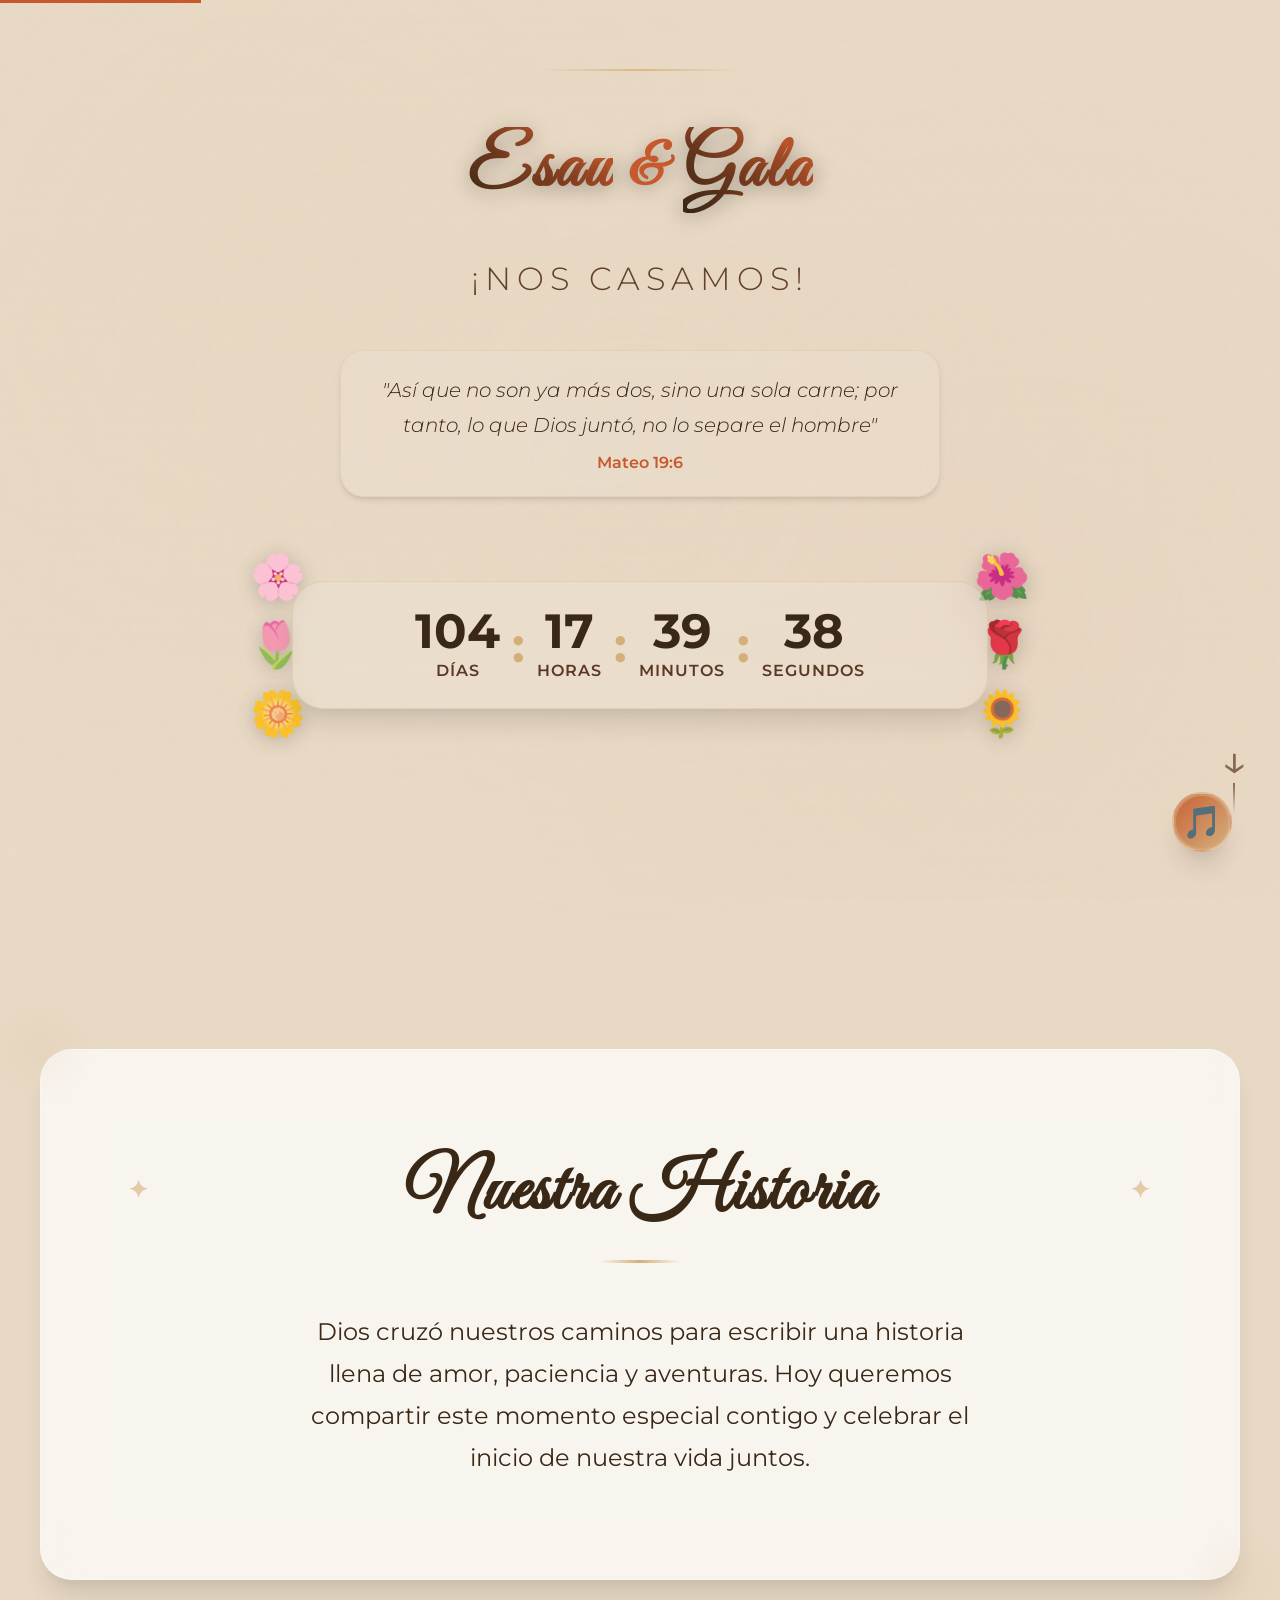
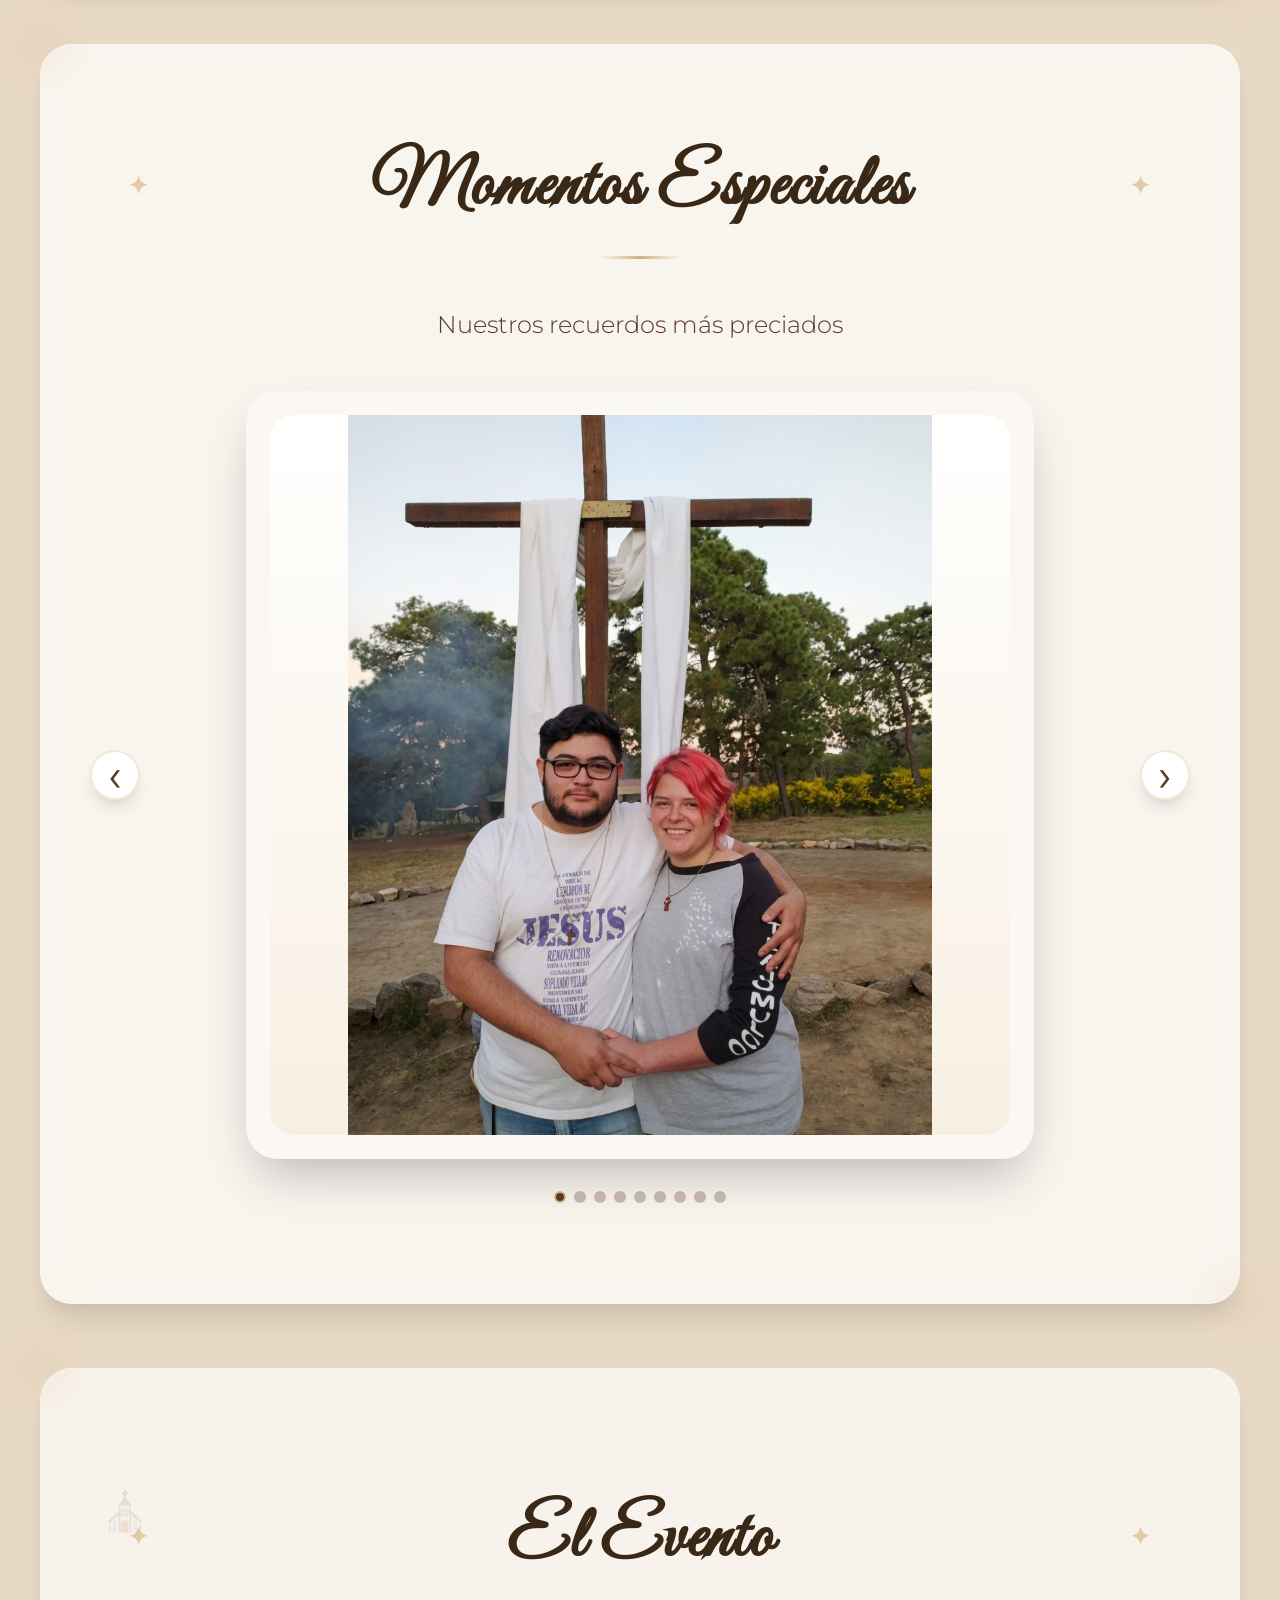
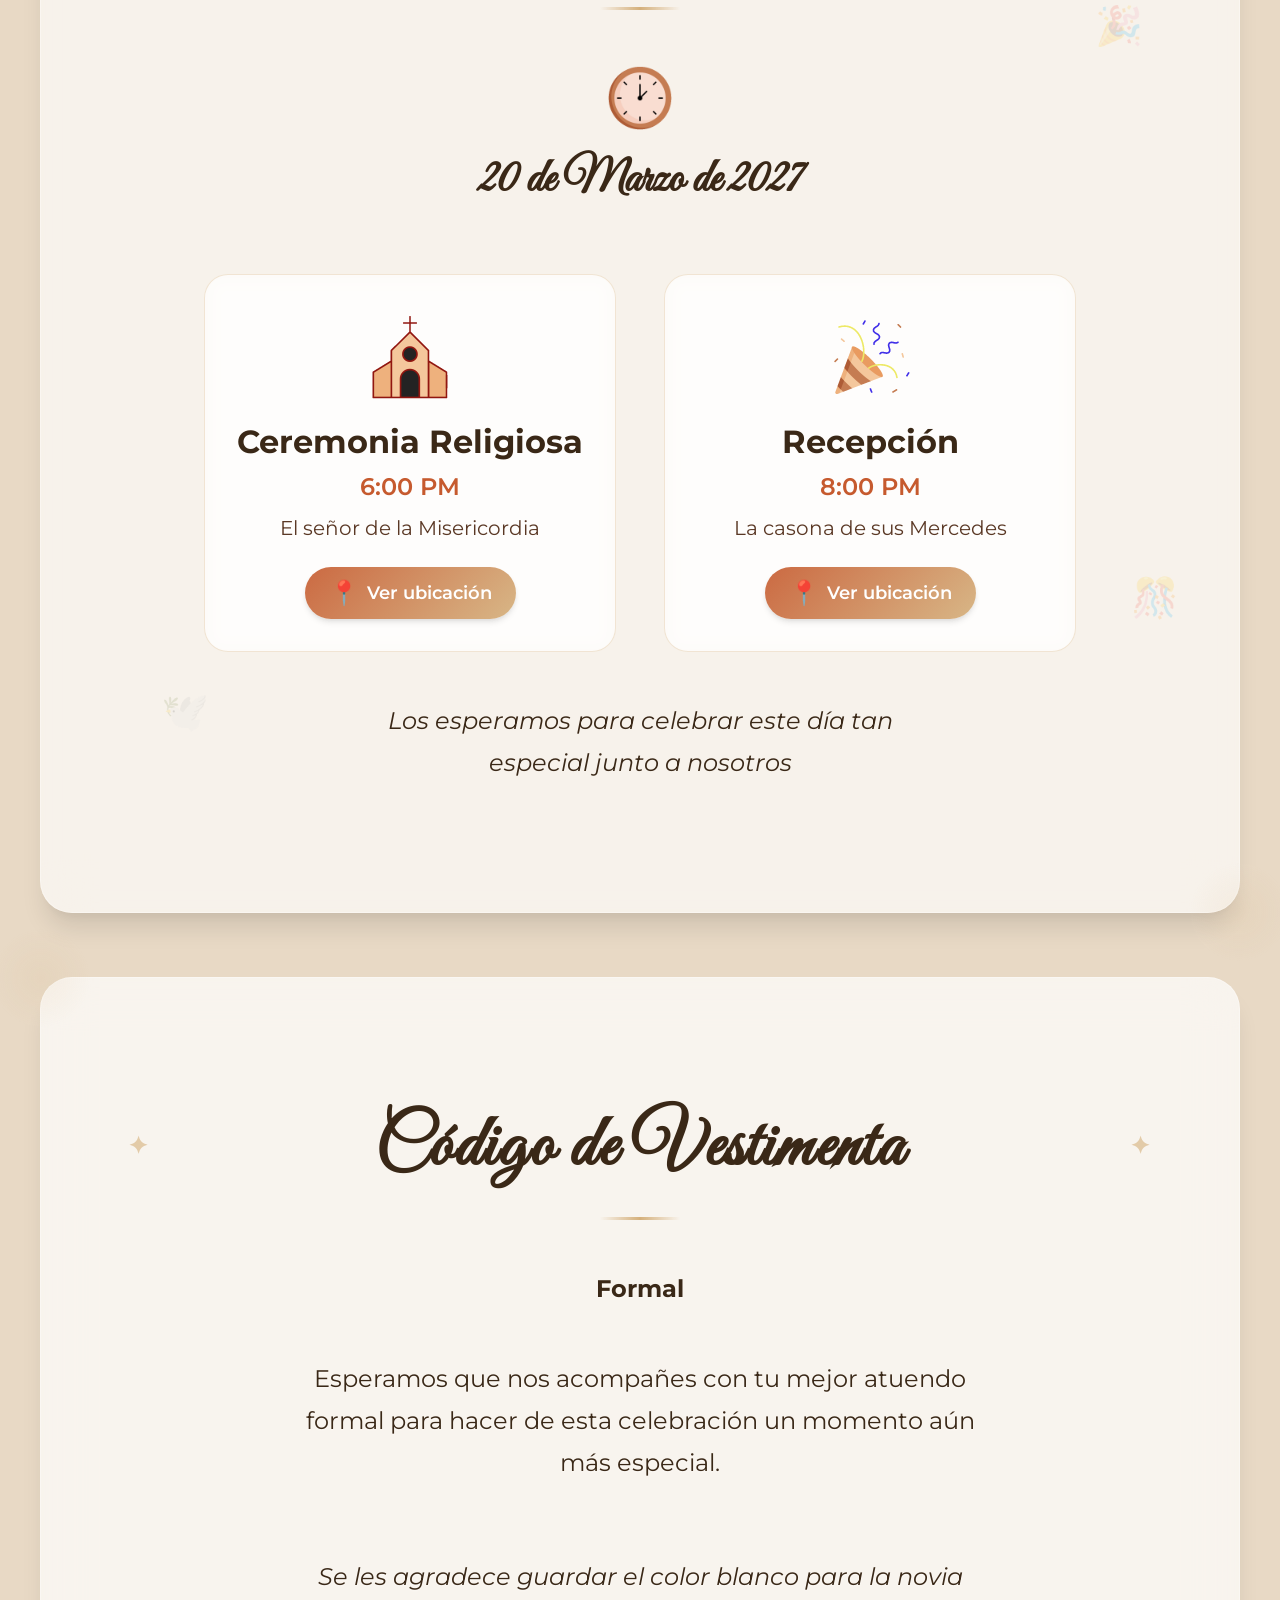
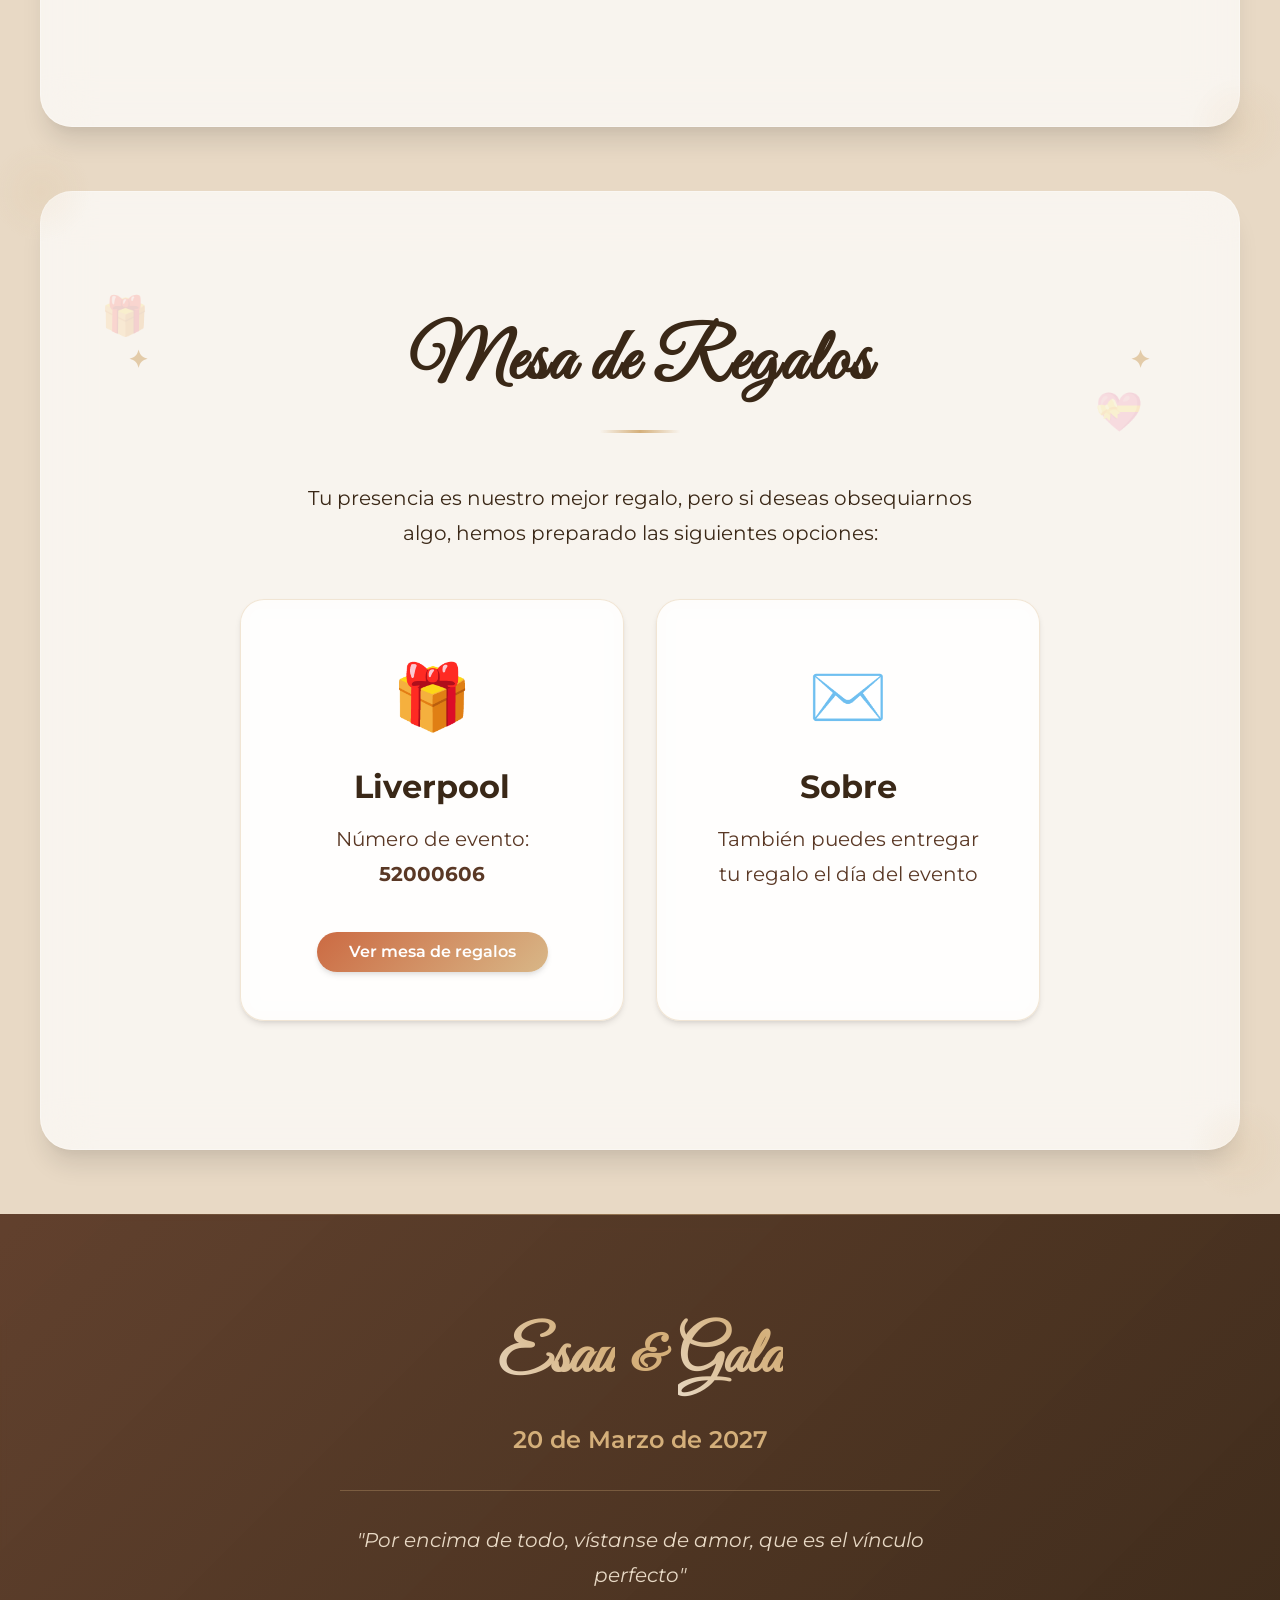
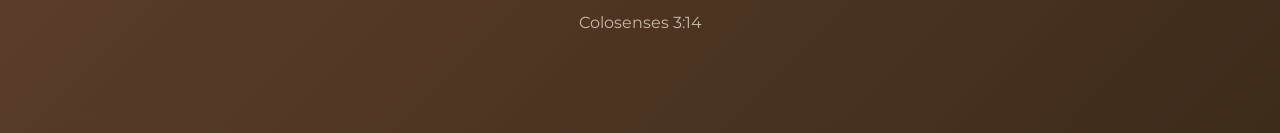
==== commit 11051c95: "Fix: Audio playback on mobile devices - Changed preload to auto and added playsinline - Fixed volume" ====
--- a/index.html
+++ b/index.html
@@ -100,10 +100,11 @@
             <span class="music-player__icon" aria-hidden="true">🎵</span>
             <span class="sr-only">Música</span>
         </button>
-        <audio 
-            id="background-music" 
-            loop 
-            preload="none"
+        <audio
+            id="background-music"
+            loop
+            preload="auto"
+            playsinline
             aria-label="Música de fondo de la boda">
             <source src="music/cancion-boda.mp3" type="audio/mpeg">
             <p>Tu navegador no soporta el elemento de audio.</p>
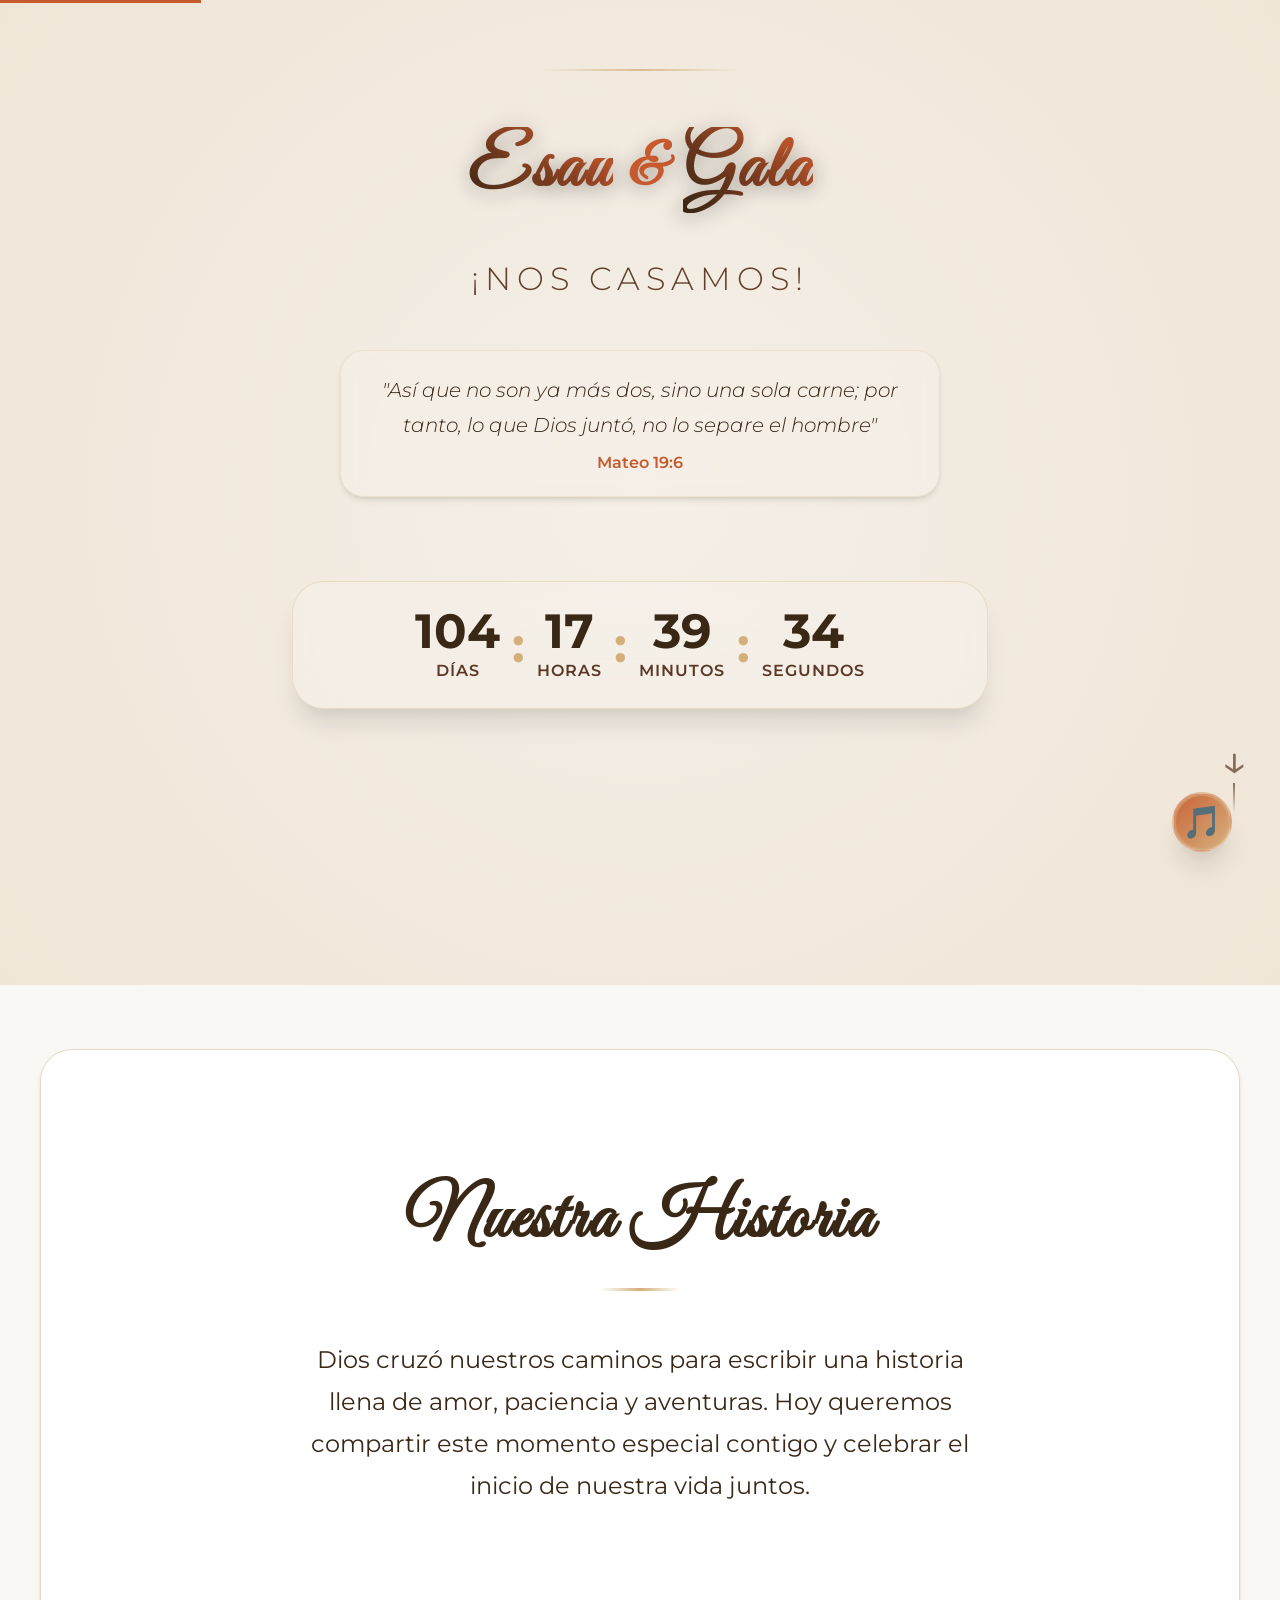
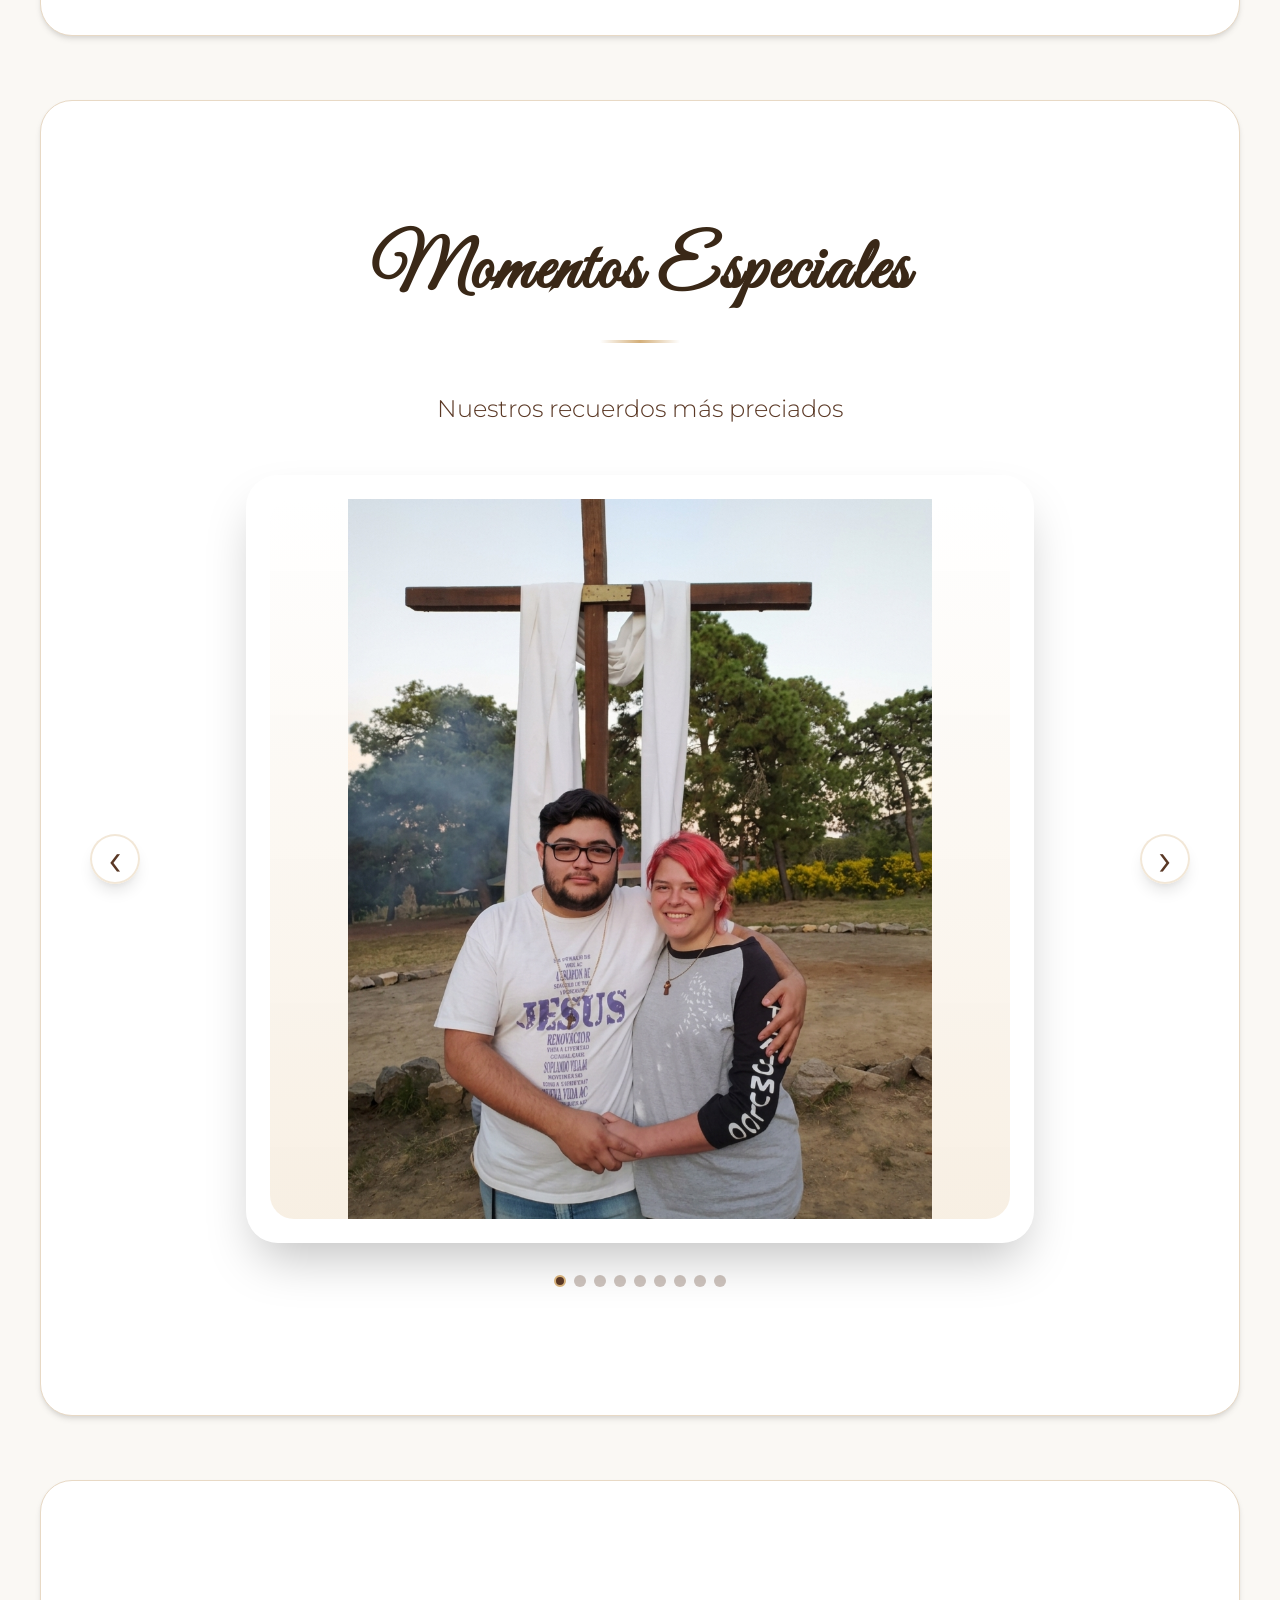
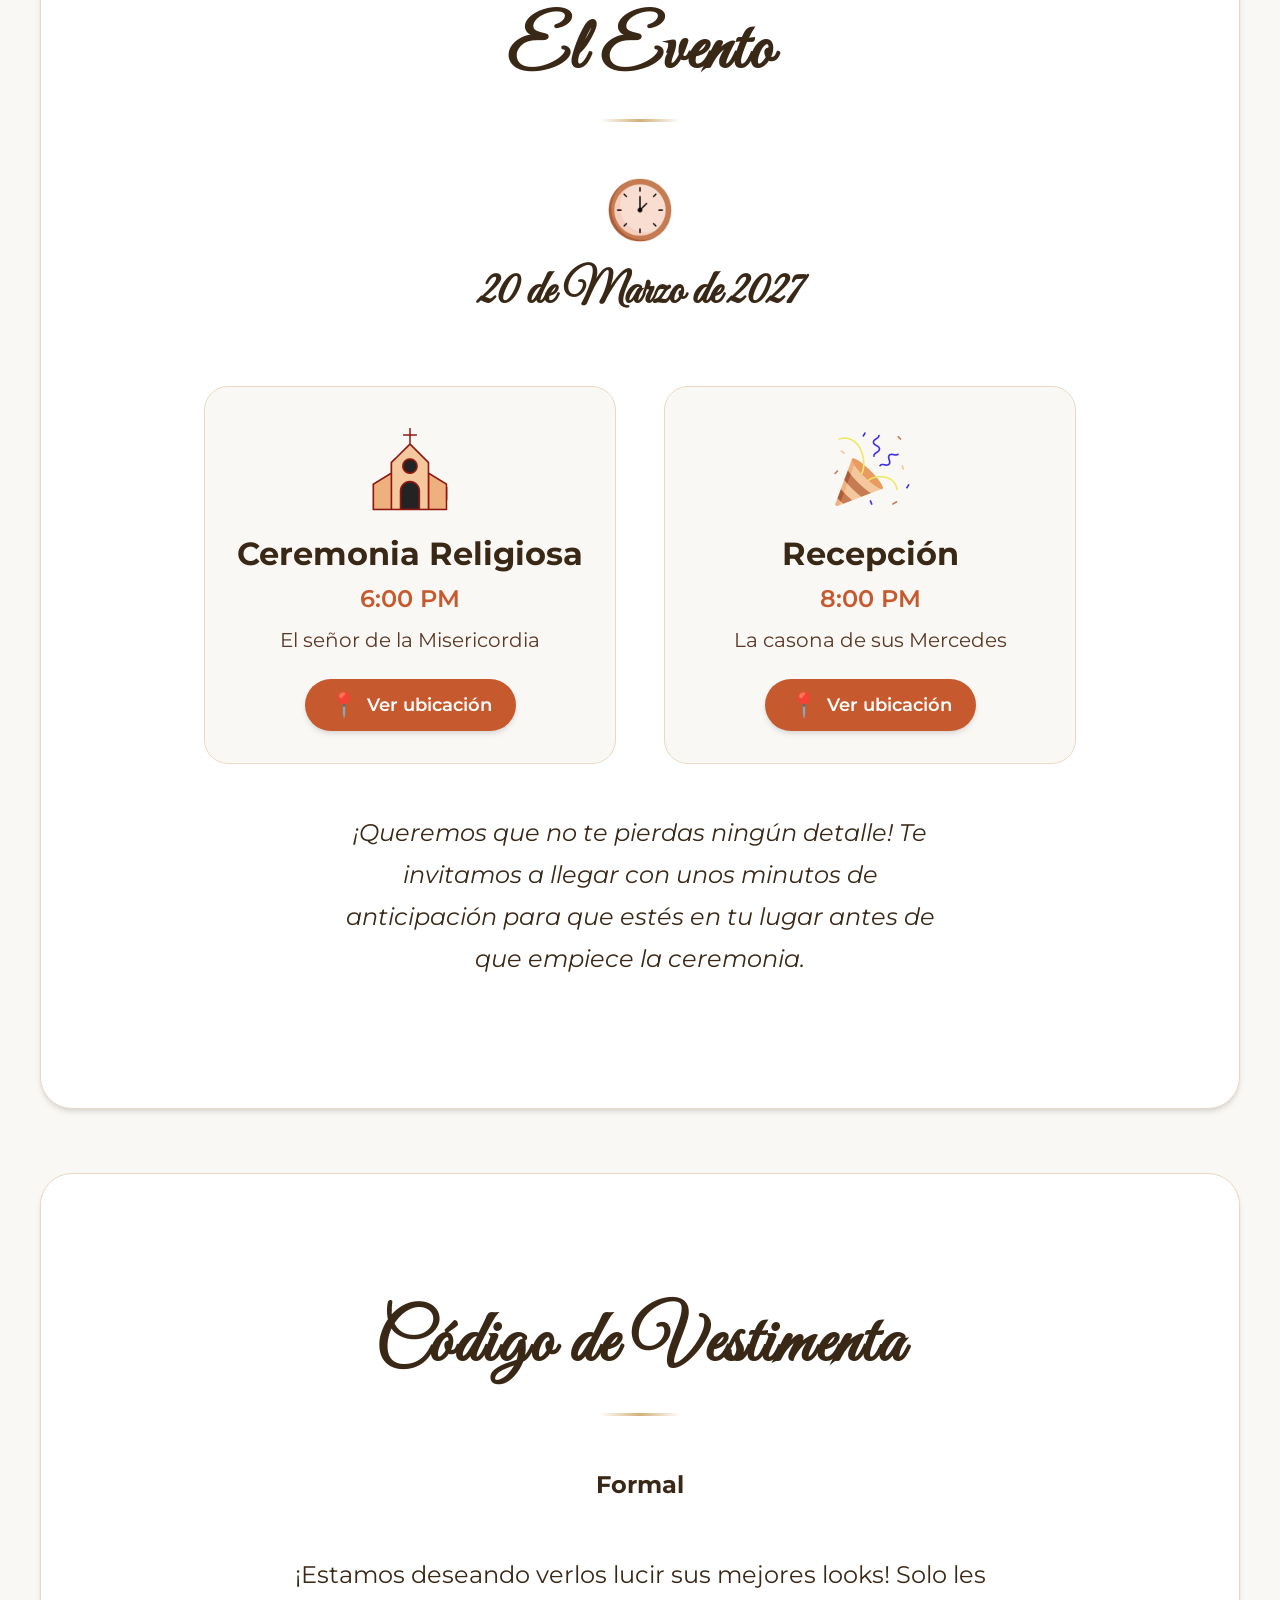
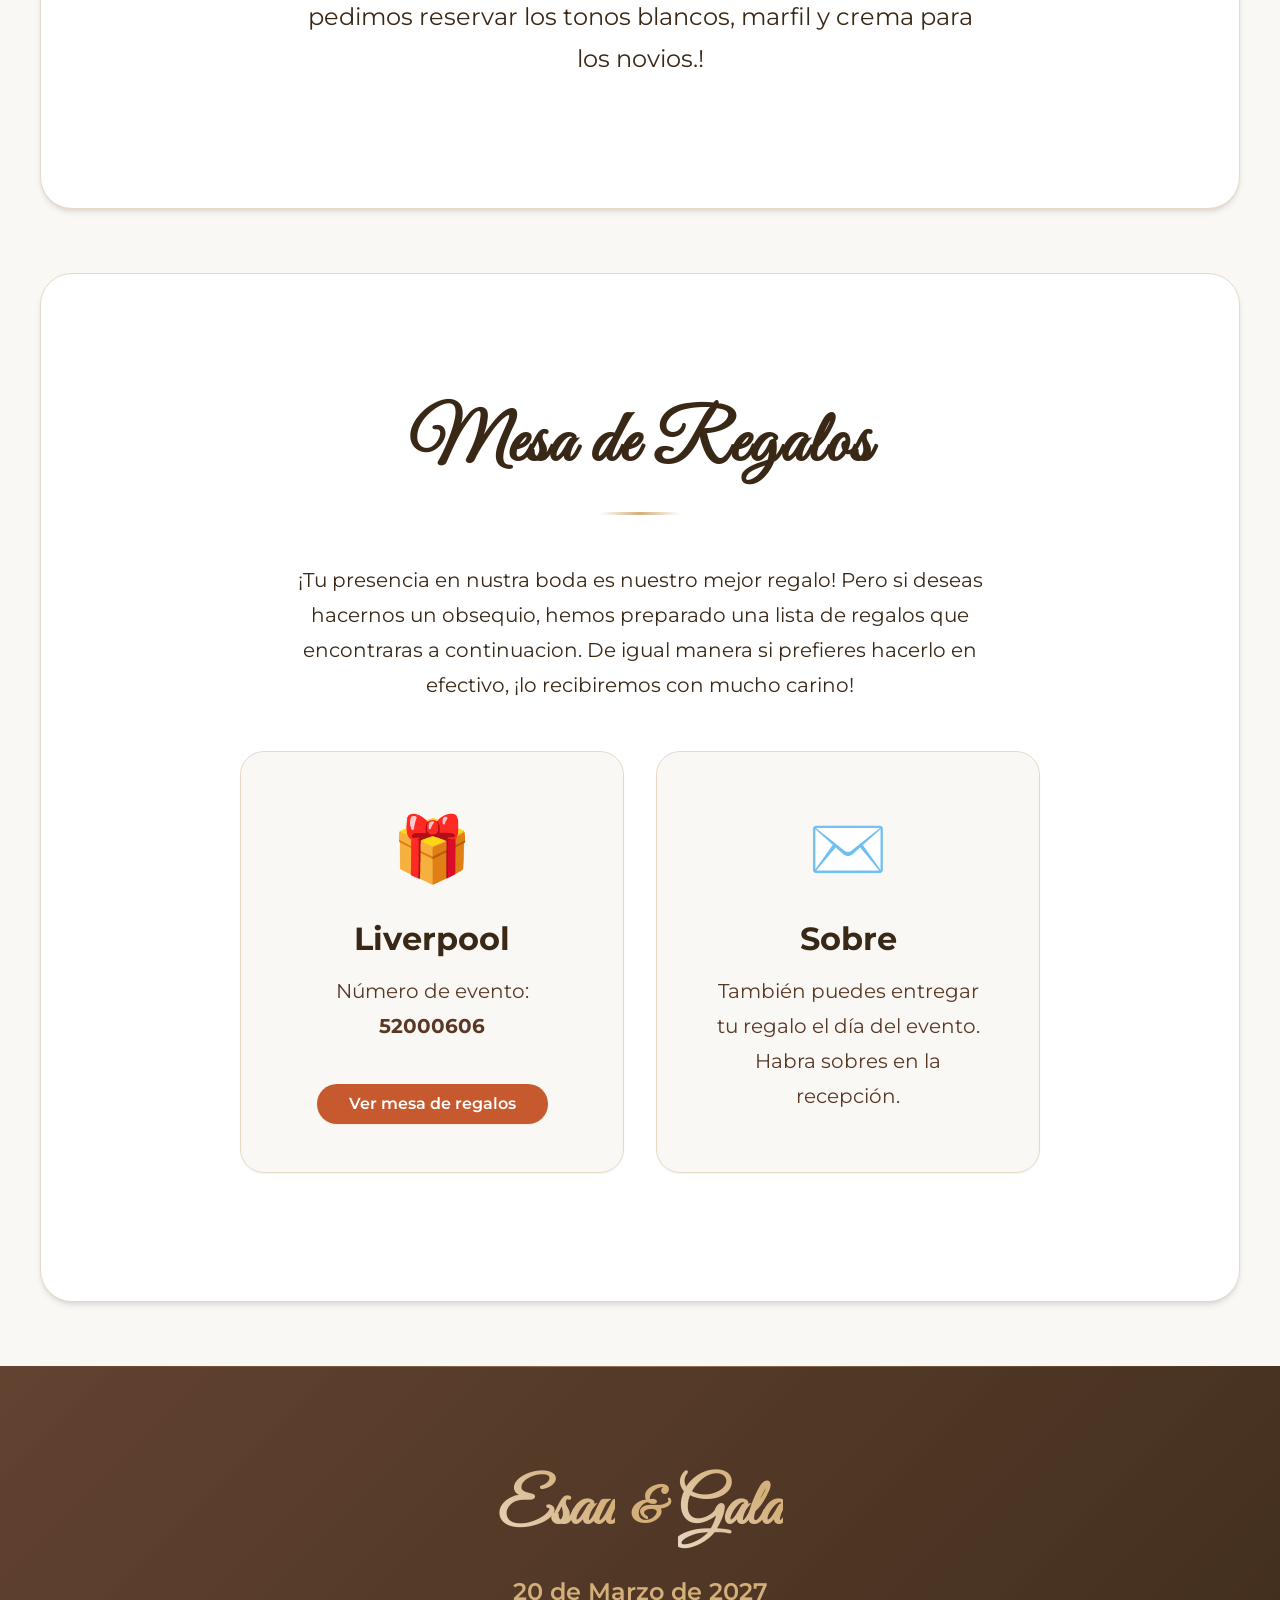
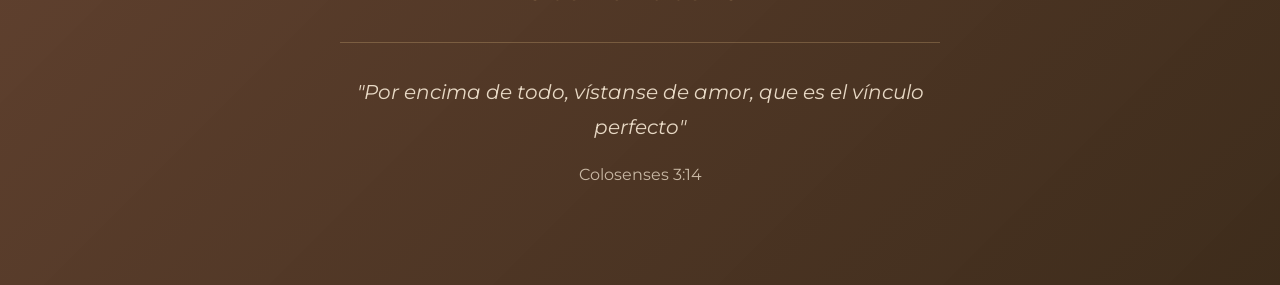
==== commit 57fcd335: "Add files via upload" ====
--- a/index.html
+++ b/index.html
@@ -1,682 +1,528 @@
-<!DOCTYPE html>
-<html lang="es" dir="ltr">
-<head>
-    <!-- Meta Tags Esenciales -->
-    <meta charset="UTF-8">
-    <meta name="viewport" content="width=device-width, initial-scale=1.0, viewport-fit=cover">
-    <meta http-equiv="X-UA-Compatible" content="IE=edge">
-    
-    <!-- SEO Meta Tags -->
-    <title>Esau & Gala | Boda 20 de Marzo 2027 | Invitación Digital</title>
-    <meta name="description" content="Invitación digital a la boda de Esau y Gala. Celebra con nosotros el 20 de marzo de 2027. Ceremonia religiosa y recepción. Confirma tu asistencia.">
-    <meta name="keywords" content="boda, Esau, Gala, invitación, 20 marzo 2027, ceremonia, recepción">
-    <meta name="author" content="Esau & Gala">
-    <meta name="robots" content="index, follow">
-    <link rel="canonical" href="https://www.esauygala.com">
-    
-    <!-- Open Graph / Facebook -->
-    <meta property="og:type" content="website">
-    <meta property="og:url" content="https://www.esauygala.com">
-    <meta property="og:title" content="Esau & Gala - Nuestra Boda">
-    <meta property="og:description" content="Nos casamos el 20 de marzo de 2027. ¡Acompáñanos en este día especial!">
-    <meta property="og:image" content="https://www.esauygala.com/IMG/portada.JPG">
-    <meta property="og:image:width" content="1200">
-    <meta property="og:image:height" content="630">
-    <meta property="og:locale" content="es_MX">
-    
-    <!-- Twitter Card -->
-    <meta name="twitter:card" content="summary_large_image">
-    <meta name="twitter:title" content="Esau & Gala - Nuestra Boda">
-    <meta name="twitter:description" content="Nos casamos el 20 de marzo de 2027. ¡Acompáñanos en este día especial!">
-    <meta name="twitter:image" content="https://www.esauygala.com/IMG/portada.JPG">
-    
-    <!-- Theme Color -->
-    <meta name="theme-color" content="#c65a2e">
-    <meta name="msapplication-TileColor" content="#c65a2e">
-    
-    <!-- Preconnect para optimización -->
-    <link rel="preconnect" href="https://fonts.googleapis.com" crossorigin>
-    <link rel="preconnect" href="https://fonts.gstatic.com" crossorigin>
-    
-    <!-- Preload recursos críticos -->
-    <link rel="preload" href="CSS/Styles.css" as="style">
-    <link rel="preload" href="https://fonts.googleapis.com/css2?family=Great+Vibes&family=Montserrat:wght@300;400;600;700&display=swap" as="style">
-    
-    <!-- Google Fonts con display=swap para optimización -->
-    <link href="https://fonts.googleapis.com/css2?family=Great+Vibes&family=Montserrat:wght@300;400;600;700&display=swap" rel="stylesheet">
-    
-    <!-- CSS Principal -->
-    <link rel="stylesheet" href="CSS/Styles.css">
-    
-    <!-- Structured Data (JSON-LD) para SEO -->
-    <script type="application/ld+json">
-    {
-        "@context": "https://schema.org",
-        "@type": "Event",
-        "name": "Boda de Esau y Gala",
-        "description": "Ceremonia de boda y recepción",
-        "startDate": "2027-03-20T18:00:00-06:00",
-        "endDate": "2027-03-21T02:00:00-06:00",
-        "eventStatus": "https://schema.org/EventScheduled",
-        "eventAttendanceMode": "https://schema.org/OfflineEventAttendanceMode",
-        "location": {
-            "@type": "Place",
-            "name": "El señor de la Misericordia",
-            "address": {
-                "@type": "PostalAddress",
-                "addressLocality": "Ciudad",
-                "addressCountry": "MX"
-            }
-        },
-        "organizer": {
-            "@type": "Person",
-            "name": "Esau & Gala"
-        }
-    }
-    </script>
-</head>
-<body>
-    <!-- Skip to main content para accesibilidad -->
-    <a href="#main-content" class="skip-link" aria-label="Saltar al contenido principal">
-        Saltar al contenido
-    </a>
-
-    <!-- Loading Screen con ARIA -->
-    <div id="loading-screen" class="loading" role="status" aria-live="polite" aria-label="Cargando página">
-        <div class="loading__content">
-            <div class="loading__heart" aria-hidden="true">❤️</div>
-            <p class="loading__text">Cargando...</p>
-        </div>
-    </div>
-
-    <!-- Reproductor de Música Accesible -->
-    <aside class="music-player" aria-label="Reproductor de música de fondo">
-        <button 
-            id="music-toggle" 
-            class="music-player__btn" 
-            type="button"
-            aria-label="Reproducir música de fondo"
-            aria-pressed="false">
-            <span class="music-player__icon" aria-hidden="true">🎵</span>
-            <span class="sr-only">Música</span>
-        </button>
-        <audio
-            id="background-music"
-            loop
-            preload="auto"
-            playsinline
-            aria-label="Música de fondo de la boda">
-            <source src="music/cancion-boda.mp3" type="audio/mpeg">
-            <p>Tu navegador no soporta el elemento de audio.</p>
-        </audio>
-    </aside>
-
-    <!-- Botón Volver Arriba -->
-    <button 
-        id="scroll-top" 
-        class="scroll-top" 
-        type="button"
-        aria-label="Volver al inicio de la página"
-        aria-hidden="true">
-        <span aria-hidden="true">↑</span>
-    </button>
-
-    <!-- Barra de Progreso de Scroll -->
-    <div class="progress-bar" role="progressbar" aria-label="Progreso de lectura" aria-valuenow="0" aria-valuemin="0" aria-valuemax="100"></div>
-
-    <!-- HERO SECTION -->
-    <header class="hero" role="banner">
-        <div class="hero__overlay" aria-hidden="true"></div>
-        <div class="hero__content">
-            <div class="hero__decorative-line" aria-hidden="true"></div>
-            <h1 class="hero__title">
-                <span class="hero__name">Esau</span>
-                <span class="hero__ampersand" aria-hidden="true">&</span>
-                <span class="hero__name">Gala</span>
-            </h1>
-            <p class="hero__subtitle">¡Nos casamos!</p>
-            <blockquote class="hero__verse">
-                <p class="hero__verse-text">"Así que no son ya más dos, sino una sola carne; por tanto, lo que Dios juntó, no lo separe el hombre"</p>
-                <cite class="hero__verse-cite">Mateo 19:6</cite>
-            </blockquote>
-            
-            <!-- Contador con decoraciones -->
-            <div class="countdown-wrapper">
-                <span class="countdown__flower countdown__flower--top-left" aria-hidden="true">🌸</span>
-                <span class="countdown__flower countdown__flower--top-right" aria-hidden="true">🌺</span>
-                <span class="countdown__flower countdown__flower--bottom-left" aria-hidden="true">🌼</span>
-                <span class="countdown__flower countdown__flower--bottom-right" aria-hidden="true">🌻</span>
-                <span class="countdown__flower countdown__flower--left" aria-hidden="true">🌷</span>
-                <span class="countdown__flower countdown__flower--right" aria-hidden="true">🌹</span>
-                <div 
-                    id="countdown" 
-                    class="countdown" 
-                    role="timer" 
-                    aria-live="polite"
-                    aria-label="Cuenta regresiva para la boda">
-                </div>
-            </div>
-        </div>
-        
-        <!-- Indicador de Scroll -->
-        <button 
-            class="scroll-indicator" 
-            type="button"
-            aria-label="Desplazarse hacia abajo">
-            <span aria-hidden="true">↓</span>
-        </button>
-    </header>
-
-    <!-- MAIN CONTENT -->
-    <main id="main-content" role="main">
-        
-        <!-- HISTORIA -->
-        <section class="section section--story" id="historia" aria-labelledby="historia-heading">
-            <!-- Decoraciones del marco -->
-            <img class="frame-decoration frame-tulip frame-tulip--top-left"
-                 src="IMG/decorations/tulipan.png"
-                 alt=""
-                 aria-hidden="true"
-                 loading="lazy">
-            <img class="frame-decoration frame-tulip frame-tulip--top-right"
-                 src="IMG/decorations/tulipan.png"
-                 alt=""
-                 aria-hidden="true"
-                 loading="lazy">
-            <img class="frame-decoration frame-garland frame-garland--top"
-                 src="IMG/decorations/Guirnalda-horizontal.png"
-                 alt=""
-                 aria-hidden="true"
-                 loading="lazy">
-            <img class="frame-decoration frame-garland frame-garland--left"
-                 src="IMG/decorations/Guirnalda-vertical.png"
-                 alt=""
-                 aria-hidden="true"
-                 loading="lazy">
-            <img class="frame-decoration frame-garland frame-garland--right"
-                 src="IMG/decorations/Guirnalda-vertical.png"
-                 alt=""
-                 aria-hidden="true"
-                 loading="lazy">
-            <img class="frame-decoration frame-garland frame-garland--bottom"
-                 src="IMG/decorations/Guirnalda-horizontal.png"
-                 alt=""
-                 aria-hidden="true"
-                 loading="lazy">
-            <img class="frame-decoration frame-tulip frame-tulip--bottom-left"
-                 src="IMG/decorations/tulipan.png"
-                 alt=""
-                 aria-hidden="true"
-                 loading="lazy">
-            <img class="frame-decoration frame-tulip frame-tulip--bottom-right"
-                 src="IMG/decorations/tulipan.png"
-                 alt=""
-                 aria-hidden="true"
-                 loading="lazy">
-            
-            <div class="section__container">
-                <h2 id="historia-heading" class="section__title">Nuestra Historia</h2>
-                <div class="section__divider" aria-hidden="true"></div>
-                <p class="section__text section__text--story">
-                    Dios cruzó nuestros caminos para escribir una historia llena de amor,
-                    paciencia y aventuras. Hoy queremos compartir este momento especial contigo
-                    y celebrar el inicio de nuestra vida juntos.
-                </p>
-            </div>
-        </section>
-
-        <!-- GALERÍA -->
-        <section class="section section--gallery" id="galeria" aria-labelledby="galeria-heading">
-            <!-- Decoraciones del marco -->
-            <img class="frame-decoration frame-tulip frame-tulip--top-left"
-                 src="IMG/decorations/tulipan.png"
-                 alt=""
-                 aria-hidden="true"
-                 loading="lazy">
-            <img class="frame-decoration frame-tulip frame-tulip--top-right"
-                 src="IMG/decorations/tulipan.png"
-                 alt=""
-                 aria-hidden="true"
-                 loading="lazy">
-            <img class="frame-decoration frame-garland frame-garland--top"
-                 src="IMG/decorations/Guirnalda-horizontal.png"
-                 alt=""
-                 aria-hidden="true"
-                 loading="lazy">
-            <img class="frame-decoration frame-garland frame-garland--left"
-                 src="IMG/decorations/Guirnalda-vertical.png"
-                 alt=""
-                 aria-hidden="true"
-                 loading="lazy">
-            <img class="frame-decoration frame-garland frame-garland--right"
-                 src="IMG/decorations/Guirnalda-vertical.png"
-                 alt=""
-                 aria-hidden="true"
-                 loading="lazy">
-            <img class="frame-decoration frame-garland frame-garland--bottom"
-                 src="IMG/decorations/Guirnalda-horizontal.png"
-                 alt=""
-                 aria-hidden="true"
-                 loading="lazy">
-            <img class="frame-decoration frame-tulip frame-tulip--bottom-left"
-                 src="IMG/decorations/tulipan.png"
-                 alt=""
-                 aria-hidden="true"
-                 loading="lazy">
-            <img class="frame-decoration frame-tulip frame-tulip--bottom-right"
-                 src="IMG/decorations/tulipan.png"
-                 alt=""
-                 aria-hidden="true"
-                 loading="lazy">
-            
-            <div class="section__container">
-                <h2 id="galeria-heading" class="section__title">Momentos Especiales</h2>
-                <div class="section__divider" aria-hidden="true"></div>
-                <p class="section__subtitle">Nuestros recuerdos más preciados</p>
-                
-                <!-- Carrusel de Fotos Accesible -->
-                <div class="carousel" role="region" aria-label="Galería de fotos" aria-roledescription="carrusel">
-                    <button 
-                        class="carousel__btn carousel__btn--prev" 
-                        type="button"
-                        aria-label="Ver foto anterior">
-                        <span aria-hidden="true">‹</span>
-                    </button>
-                    
-                    <div class="carousel__viewport">
-                        <div class="carousel__track" role="list">
-                            <div class="carousel__slide" role="listitem" aria-label="Foto 1 de 9">
-                                <img
-                                    src="Carrusel/Foto 1.png"
-                                    alt="Momento especial de Esau y Gala - Foto 1"
-                                    class="carousel__image"
-                                    loading="eager"
-                                    width="800"
-                                    height="600">
-                            </div>
-                            <div class="carousel__slide" role="listitem" aria-label="Foto 2 de 9">
-                                <img
-                                    src="Carrusel/Foto 2.png"
-                                    alt="Momento especial de Esau y Gala - Foto 2"
-                                    class="carousel__image"
-                                    loading="lazy"
-                                    width="800"
-                                    height="600">
-                            </div>
-                            <div class="carousel__slide" role="listitem" aria-label="Foto 3 de 9">
-                                <img
-                                    src="Carrusel/Foto 3.png"
-                                    alt="Momento especial de Esau y Gala - Foto 3"
-                                    class="carousel__image"
-                                    loading="lazy"
-                                    width="800"
-                                    height="600">
-                            </div>
-                            <div class="carousel__slide" role="listitem" aria-label="Foto 4 de 9">
-                                <img
-                                    src="Carrusel/Foto 4.png"
-                                    alt="Momento especial de Esau y Gala - Foto 4"
-                                    class="carousel__image"
-                                    loading="lazy"
-                                    width="800"
-                                    height="600">
-                            </div>
-                            <div class="carousel__slide" role="listitem" aria-label="Foto 5 de 9">
-                                <img
-                                    src="Carrusel/Foto 5.png"
-                                    alt="Momento especial de Esau y Gala - Foto 5"
-                                    class="carousel__image"
-                                    loading="lazy"
-                                    width="800"
-                                    height="600">
-                            </div>
-                            <div class="carousel__slide" role="listitem" aria-label="Foto 6 de 9">
-                                <img
-                                    src="Carrusel/Foto 6.png"
-                                    alt="Momento especial de Esau y Gala - Foto 6"
-                                    class="carousel__image"
-                                    loading="lazy"
-                                    width="800"
-                                    height="600">
-                            </div>
-                            <div class="carousel__slide" role="listitem" aria-label="Foto 7 de 9">
-                                <img
-                                    src="Carrusel/Foto 7.png"
-                                    alt="Momento especial de Esau y Gala - Foto 7"
-                                    class="carousel__image"
-                                    loading="lazy"
-                                    width="800"
-                                    height="600">
-                            </div>
-                            <div class="carousel__slide" role="listitem" aria-label="Foto 8 de 9">
-                                <img
-                                    src="Carrusel/Foto 8.png"
-                                    alt="Momento especial de Esau y Gala - Foto 8"
-                                    class="carousel__image"
-                                    loading="lazy"
-                                    width="800"
-                                    height="600">
-                            </div>
-                            <div class="carousel__slide" role="listitem" aria-label="Foto 9 de 9">
-                                <img
-                                    src="Carrusel/Foto 9.png"
-                                    alt="Momento especial de Esau y Gala - Foto 9"
-                                    class="carousel__image"
-                                    loading="lazy"
-                                    width="800"
-                                    height="600">
-                            </div>
-                        </div>
-                    </div>
-                    
-                    <button 
-                        class="carousel__btn carousel__btn--next" 
-                        type="button"
-                        aria-label="Ver siguiente foto">
-                        <span aria-hidden="true">›</span>
-                    </button>
-                </div>
-                
-                <!-- Indicadores del Carrusel -->
-                <div class="carousel__indicators" role="tablist" aria-label="Navegación de fotos">
-                    <button
-                        class="carousel__indicator carousel__indicator--active"
-                        type="button"
-                        role="tab"
-                        aria-label="Ir a foto 1"
-                        aria-selected="true"
-                        data-slide="0">
-                    </button>
-                    <button
-                        class="carousel__indicator"
-                        type="button"
-                        role="tab"
-                        aria-label="Ir a foto 2"
-                        aria-selected="false"
-                        data-slide="1">
-                    </button>
-                    <button
-                        class="carousel__indicator"
-                        type="button"
-                        role="tab"
-                        aria-label="Ir a foto 3"
-                        aria-selected="false"
-                        data-slide="2">
-                    </button>
-                    <button
-                        class="carousel__indicator"
-                        type="button"
-                        role="tab"
-                        aria-label="Ir a foto 4"
-                        aria-selected="false"
-                        data-slide="3">
-                    </button>
-                    <button
-                        class="carousel__indicator"
-                        type="button"
-                        role="tab"
-                        aria-label="Ir a foto 5"
-                        aria-selected="false"
-                        data-slide="4">
-                    </button>
-                    <button
-                        class="carousel__indicator"
-                        type="button"
-                        role="tab"
-                        aria-label="Ir a foto 6"
-                        aria-selected="false"
-                        data-slide="5">
-                    </button>
-                    <button
-                        class="carousel__indicator"
-                        type="button"
-                        role="tab"
-                        aria-label="Ir a foto 7"
-                        aria-selected="false"
-                        data-slide="6">
-                    </button>
-                    <button
-                        class="carousel__indicator"
-                        type="button"
-                        role="tab"
-                        aria-label="Ir a foto 8"
-                        aria-selected="false"
-                        data-slide="7">
-                    </button>
-                    <button
-                        class="carousel__indicator"
-                        type="button"
-                        role="tab"
-                        aria-label="Ir a foto 9"
-                        aria-selected="false"
-                        data-slide="8">
-                    </button>
-                </div>
-            </div>
-        </section>
-
-        <!-- EVENTO -->
-        <section class="section section--event" id="evento" aria-labelledby="evento-heading">
-            <span class="decorative-icon decorative-icon--1" aria-hidden="true">⛪</span>
-            <span class="decorative-icon decorative-icon--2" aria-hidden="true">🎉</span>
-            <span class="decorative-icon decorative-icon--3" aria-hidden="true">🕊️</span>
-            <span class="decorative-icon decorative-icon--4" aria-hidden="true">🎊</span>
-            <div class="section__container">
-                <h2 id="evento-heading" class="section__title">El Evento</h2>
-                <div class="section__divider" aria-hidden="true"></div>
-                
-                <!-- Fecha Principal -->
-                <div class="event-date">
-                    <img 
-                        src="IMG/Reloj.gif" 
-                        alt="" 
-                        class="event-date__icon"
-                        loading="lazy"
-                        width="80"
-                        height="80"
-                        aria-hidden="true">
-                    <h3 class="event-date__text">
-                        <time datetime="2027-03-20">20 de Marzo de 2027</time>
-                    </h3>
-                </div>
-                
-                <!-- Lugares del Evento -->
-                <div class="event-venues">
-                    <!-- Ceremonia Religiosa -->
-                    <article class="event-venue" aria-labelledby="ceremonia-heading">
-                        <img 
-                            src="IMG/Templo.gif" 
-                            alt="" 
-                            class="event-venue__icon"
-                            loading="lazy"
-                            width="100"
-                            height="100"
-                            aria-hidden="true">
-                        <h4 id="ceremonia-heading" class="event-venue__title">Ceremonia Religiosa</h4>
-                        <p class="event-venue__time">
-                            <time datetime="18:00">6:00 PM</time>
-                        </p>
-                        <p class="event-venue__name">El señor de la Misericordia</p>
-                        <a 
-                            href="https://maps.app.goo.gl/RteQQ8gCb3QVdm4q8" 
-                            target="_blank" 
-                            rel="noopener noreferrer"
-                            class="event-venue__link"
-                            aria-label="Ver ubicación de la ceremonia religiosa en Google Maps">
-                            <span class="event-venue__link-icon" aria-hidden="true">📍</span>
-                            Ver ubicación
-                        </a>
-                    </article>
-                    
-                    <!-- Recepción -->
-                    <article class="event-venue" aria-labelledby="recepcion-heading">
-                        <img 
-                            src="IMG/Fiesta.gif" 
-                            alt="" 
-                            class="event-venue__icon"
-                            loading="lazy"
-                            width="100"
-                            height="100"
-                            aria-hidden="true">
-                        <h4 id="recepcion-heading" class="event-venue__title">Recepción</h4>
-                        <p class="event-venue__time">
-                            <time datetime="20:00">8:00 PM</time>
-                        </p>
-                        <p class="event-venue__name">La casona de sus Mercedes</p>
-                        <a 
-                            href="https://maps.app.goo.gl/SujaqhstxBTUVDp77" 
-                            target="_blank" 
-                            rel="noopener noreferrer"
-                            class="event-venue__link"
-                            aria-label="Ver ubicación de la recepción en Google Maps">
-                            <span class="event-venue__link-icon" aria-hidden="true">📍</span>
-                            Ver ubicación
-                        </a>
-                    </article>
-                </div>
-                
-                <!-- Mensaje -->
-                <p class="event-message">
-                    Los esperamos para celebrar este día tan especial junto a nosotros
-                </p>
-            </div>
-        </section>
-
-        <!-- CÓDIGO DE VESTIMENTA -->
-        <section class="section section--dress-code" id="vestimenta" aria-labelledby="vestimenta-heading">
-            <!-- Decoraciones del marco -->
-            <img class="frame-decoration frame-tulip frame-tulip--top-left"
-                 src="IMG/decorations/tulipan.png"
-                 alt=""
-                 aria-hidden="true"
-                 loading="lazy">
-            <img class="frame-decoration frame-tulip frame-tulip--top-right"
-                 src="IMG/decorations/tulipan.png"
-                 alt=""
-                 aria-hidden="true"
-                 loading="lazy">
-            <img class="frame-decoration frame-garland frame-garland--top"
-                 src="IMG/decorations/Guirnalda-horizontal.png"
-                 alt=""
-                 aria-hidden="true"
-                 loading="lazy">
-            <img class="frame-decoration frame-garland frame-garland--left"
-                 src="IMG/decorations/Guirnalda-vertical.png"
-                 alt=""
-                 aria-hidden="true"
-                 loading="lazy">
-            <img class="frame-decoration frame-garland frame-garland--right"
-                 src="IMG/decorations/Guirnalda-vertical.png"
-                 alt=""
-                 aria-hidden="true"
-                 loading="lazy">
-            <img class="frame-decoration frame-garland frame-garland--bottom"
-                 src="IMG/decorations/Guirnalda-horizontal.png"
-                 alt=""
-                 aria-hidden="true"
-                 loading="lazy">
-            <img class="frame-decoration frame-tulip frame-tulip--bottom-left"
-                 src="IMG/decorations/tulipan.png"
-                 alt=""
-                 aria-hidden="true"
-                 loading="lazy">
-            <img class="frame-decoration frame-tulip frame-tulip--bottom-right"
-                 src="IMG/decorations/tulipan.png"
-                 alt=""
-                 aria-hidden="true"
-                 loading="lazy">
-            
-            <div class="section__container">
-                <h2 id="vestimenta-heading" class="section__title">Código de Vestimenta</h2>
-                <div class="section__divider" aria-hidden="true"></div>
-                
-                <p class="section__text section__text--story">
-                    <strong>Formal</strong>
-                </p>
-                
-                <p class="section__text section__text--story">
-                    Esperamos que nos acompañes con tu mejor atuendo formal para hacer de esta celebración un momento aún más especial.
-                </p>
-                
-                <p class="section__text section__text--story" style="font-style: italic; margin-top: var(--spacing-lg);">
-                    Se les agradece guardar el color blanco para la novia
-                </p>
-            </div>
-        </section>
-
-        <!-- MESA DE REGALOS -->
-        <section class="section section--gifts" id="regalos" aria-labelledby="regalos-heading">
-            <span class="decorative-icon decorative-icon--1" aria-hidden="true">🎁</span>
-            <span class="decorative-icon decorative-icon--2" aria-hidden="true">💝</span>
-            <div class="section__container">
-                <h2 id="regalos-heading" class="section__title">Mesa de Regalos</h2>
-                <div class="section__divider" aria-hidden="true"></div>
-                <p class="section__text">
-                    Tu presencia es nuestro mejor regalo, pero si deseas obsequiarnos algo,
-                    hemos preparado las siguientes opciones:
-                </p>
-                
-                <div class="gifts">
-                    <article class="gift-card">
-                        <span class="gift-card__icon" aria-hidden="true">🎁</span>
-                        <h3 class="gift-card__title">Liverpool</h3>
-                        <p class="gift-card__text">
-                            Número de evento: <strong>52000606</strong>
-                        </p>
-                        <a
-                            href="https://mesaderegalos.liverpool.com.mx/milistaderegalos/52000606"
-                            target="_blank"
-                            rel="noopener noreferrer"
-                            class="gift-card__link"
-                            aria-label="Ir a la mesa de regalos de Liverpool">
-                            Ver mesa de regalos
-                        </a>
-                    </article>
-                    
-                    <article class="gift-card">
-                        <span class="gift-card__icon" aria-hidden="true">✉️</span>
-                        <h3 class="gift-card__title">Sobre</h3>
-                        <p class="gift-card__text">
-                            También puedes entregar tu regalo el día del evento
-                        </p>
-                    </article>
-                </div>
-            </div>
-        </section>
-
-    </main>
-
-    <!-- FOOTER -->
-    <footer class="footer" role="contentinfo">
-        <div class="footer__content">
-            <p class="footer__names">
-                <span class="footer__name">Esau</span>
-                <span class="footer__ampersand" aria-hidden="true">&</span>
-                <span class="footer__name">Gala</span>
-            </p>
-            <p class="footer__date">
-                <time datetime="2027-03-20">20 de Marzo de 2027</time>
-            </p>
-            <blockquote class="footer__quote">
-                <p>"Por encima de todo, vístanse de amor, que es el vínculo perfecto"</p>
-                <cite>Colosenses 3:14</cite>
-            </blockquote>
-        </div>
-    </footer>
-
-    <!-- JavaScript con carga diferida y async -->
-    <script src="JS/contador.js" defer></script>
-    <script src="JS/carrusel.js" defer></script>
-    <script src="JS/animaciones.js" defer></script>
-    <script src="JS/musica.js" defer></script>
-
-    <!-- Noscript fallback -->
-    <noscript>
-        <div style="padding: 20px; background: #fff3cd; border: 2px solid #ffc107; margin: 20px; text-align: center;">
-            <p><strong>JavaScript está deshabilitado.</strong></p>
-            <p>Para una mejor experiencia, por favor habilita JavaScript en tu navegador.</p>
-        </div>
-    </noscript>
-
-</body>
+<!DOCTYPE html>
+<html lang="es" dir="ltr">
+<head>
+    <!-- Meta Tags Esenciales -->
+    <meta charset="UTF-8">
+    <meta name="viewport" content="width=device-width, initial-scale=1.0, viewport-fit=cover">
+    <meta http-equiv="X-UA-Compatible" content="IE=edge">
+    
+    <!-- SEO Meta Tags -->
+    <title>Esau & Gala | Boda 20 de Marzo 2027 | Invitación Digital</title>
+    <meta name="description" content="Invitación digital a la boda de Esau y Gala. Celebra con nosotros el 20 de marzo de 2027. Ceremonia religiosa y recepción. Confirma tu asistencia.">
+    <meta name="keywords" content="boda, Esau, Gala, invitación, 20 marzo 2027, ceremonia, recepción">
+    <meta name="author" content="Esau & Gala">
+    <meta name="robots" content="index, follow">
+    <link rel="canonical" href="https://www.esauygala.com">
+    
+    <!-- Open Graph / Facebook -->
+    <meta property="og:type" content="website">
+    <meta property="og:url" content="https://www.esauygala.com">
+    <meta property="og:title" content="Esau & Gala - Nuestra Boda">
+    <meta property="og:description" content="Nos casamos el 20 de marzo de 2027. ¡Acompáñanos en este día especial!">
+    <meta property="og:image" content="https://www.esauygala.com/IMG/portada.JPG">
+    <meta property="og:image:width" content="1200">
+    <meta property="og:image:height" content="630">
+    <meta property="og:locale" content="es_MX">
+    
+    <!-- Twitter Card -->
+    <meta name="twitter:card" content="summary_large_image">
+    <meta name="twitter:title" content="Esau & Gala - Nuestra Boda">
+    <meta name="twitter:description" content="Nos casamos el 20 de marzo de 2027. ¡Acompáñanos en este día especial!">
+    <meta name="twitter:image" content="https://www.esauygala.com/IMG/portada.JPG">
+    
+    <!-- Theme Color -->
+    <meta name="theme-color" content="#c65a2e">
+    <meta name="msapplication-TileColor" content="#c65a2e">
+    
+    <!-- Preconnect para optimización -->
+    <link rel="preconnect" href="https://fonts.googleapis.com" crossorigin>
+    <link rel="preconnect" href="https://fonts.gstatic.com" crossorigin>
+    
+    <!-- Preload recursos críticos -->
+    <link rel="preload" href="CSS/Styles.css" as="style">
+    <link rel="preload" href="https://fonts.googleapis.com/css2?family=Great+Vibes&family=Montserrat:wght@300;400;600;700&display=swap" as="style">
+    
+    <!-- Google Fonts con display=swap para optimización -->
+    <link href="https://fonts.googleapis.com/css2?family=Great+Vibes&family=Montserrat:wght@300;400;600;700&display=swap" rel="stylesheet">
+    
+    <!-- CSS Principal -->
+    <link rel="stylesheet" href="CSS/Styles.css">
+    
+    <!-- Structured Data (JSON-LD) para SEO -->
+    <script type="application/ld+json">
+    {
+        "@context": "https://schema.org",
+        "@type": "Event",
+        "name": "Boda de Esau y Gala",
+        "description": "Ceremonia de boda y recepción",
+        "startDate": "2027-03-20T18:00:00-06:00",
+        "endDate": "2027-03-21T02:00:00-06:00",
+        "eventStatus": "https://schema.org/EventScheduled",
+        "eventAttendanceMode": "https://schema.org/OfflineEventAttendanceMode",
+        "location": {
+            "@type": "Place",
+            "name": "El señor de la Misericordia",
+            "address": {
+                "@type": "PostalAddress",
+                "addressLocality": "Ciudad",
+                "addressCountry": "MX"
+            }
+        },
+        "organizer": {
+            "@type": "Person",
+            "name": "Esau & Gala"
+        }
+    }
+    </script>
+</head>
+<body>
+    <!-- Skip to main content para accesibilidad -->
+    <a href="#main-content" class="skip-link" aria-label="Saltar al contenido principal">
+        Saltar al contenido
+    </a>
+
+    <!-- Loading Screen con ARIA -->
+    <div id="loading-screen" class="loading" role="status" aria-live="polite" aria-label="Cargando página">
+        <div class="loading__content">
+            <div class="loading__heart" aria-hidden="true">❤️</div>
+            <p class="loading__text">Cargando...</p>
+        </div>
+    </div>
+
+    <!-- Reproductor de Música Accesible -->
+    <aside class="music-player" aria-label="Reproductor de música de fondo">
+        <button 
+            id="music-toggle" 
+            class="music-player__btn" 
+            type="button"
+            aria-label="Reproducir música de fondo"
+            aria-pressed="false">
+            <span class="music-player__icon" aria-hidden="true">🎵</span>
+            <span class="sr-only">Música</span>
+        </button>
+        <audio
+            id="background-music"
+            loop
+            preload="auto"
+            playsinline
+            aria-label="Música de fondo de la boda">
+            <source src="music/cancion-boda.mp3" type="audio/mpeg">
+            <p>Tu navegador no soporta el elemento de audio.</p>
+        </audio>
+    </aside>
+
+    <!-- HERO SECTION -->
+    <header class="hero" role="banner">
+        <div class="hero__overlay" aria-hidden="true"></div>
+        <div class="hero__content">
+            <div class="hero__decorative-line" aria-hidden="true"></div>
+            <h1 class="hero__title">
+                <span class="hero__name">Esau</span>
+                <span class="hero__ampersand" aria-hidden="true">&</span>
+                <span class="hero__name">Gala</span>
+            </h1>
+            <p class="hero__subtitle">¡Nos casamos!</p>
+            <blockquote class="hero__verse">
+                <p class="hero__verse-text">"Así que no son ya más dos, sino una sola carne; por tanto, lo que Dios juntó, no lo separe el hombre"</p>
+                <cite class="hero__verse-cite">Mateo 19:6</cite>
+            </blockquote>
+            
+            <!-- Contador -->
+            <div class="countdown-wrapper">
+                <div
+                    id="countdown" 
+                    class="countdown" 
+                    role="timer" 
+                    aria-live="polite"
+                    aria-label="Cuenta regresiva para la boda">
+                </div>
+            </div>
+        </div>
+        
+        <!-- Indicador de Scroll -->
+        <button 
+            class="scroll-indicator" 
+            type="button"
+            aria-label="Desplazarse hacia abajo">
+            <span aria-hidden="true">↓</span>
+        </button>
+    </header>
+
+    <!-- MAIN CONTENT -->
+    <main id="main-content" role="main">
+        
+        <!-- HISTORIA -->
+        <section class="section section--story" id="historia" aria-labelledby="historia-heading">
+            <div class="section__container">
+                <h2 id="historia-heading" class="section__title">Nuestra Historia</h2>
+                <div class="section__divider" aria-hidden="true"></div>
+                <p class="section__text section__text--story">
+                    Dios cruzó nuestros caminos para escribir una historia llena de amor,
+                    paciencia y aventuras. Hoy queremos compartir este momento especial contigo
+                    y celebrar el inicio de nuestra vida juntos.
+                </p>
+            </div>
+        </section>
+
+        <!-- GALERÍA -->
+        <section class="section section--gallery" id="galeria" aria-labelledby="galeria-heading">
+            <div class="section__container">
+                <h2 id="galeria-heading" class="section__title">Momentos Especiales</h2>
+                <div class="section__divider" aria-hidden="true"></div>
+                <p class="section__subtitle">Nuestros recuerdos más preciados</p>
+                
+                <!-- Carrusel de Fotos Accesible -->
+                <div class="carousel" role="region" aria-label="Galería de fotos" aria-roledescription="carrusel">
+                    <button 
+                        class="carousel__btn carousel__btn--prev" 
+                        type="button"
+                        aria-label="Ver foto anterior">
+                        <span aria-hidden="true">‹</span>
+                    </button>
+                    
+                    <div class="carousel__viewport">
+                        <div class="carousel__track" role="list">
+                            <div class="carousel__slide" role="listitem" aria-label="Foto 1 de 9">
+                                <img
+                                    src="Carrusel/Foto 1.png"
+                                    alt="Momento especial de Esau y Gala - Foto 1"
+                                    class="carousel__image"
+                                    loading="eager"
+                                    width="800"
+                                    height="600">
+                            </div>
+                            <div class="carousel__slide" role="listitem" aria-label="Foto 2 de 9">
+                                <img
+                                    src="Carrusel/Foto 2.png"
+                                    alt="Momento especial de Esau y Gala - Foto 2"
+                                    class="carousel__image"
+                                    loading="lazy"
+                                    width="800"
+                                    height="600">
+                            </div>
+                            <div class="carousel__slide" role="listitem" aria-label="Foto 3 de 9">
+                                <img
+                                    src="Carrusel/Foto 3.png"
+                                    alt="Momento especial de Esau y Gala - Foto 3"
+                                    class="carousel__image"
+                                    loading="lazy"
+                                    width="800"
+                                    height="600">
+                            </div>
+                            <div class="carousel__slide" role="listitem" aria-label="Foto 4 de 9">
+                                <img
+                                    src="Carrusel/Foto 4.png"
+                                    alt="Momento especial de Esau y Gala - Foto 4"
+                                    class="carousel__image"
+                                    loading="lazy"
+                                    width="800"
+                                    height="600">
+                            </div>
+                            <div class="carousel__slide" role="listitem" aria-label="Foto 5 de 9">
+                                <img
+                                    src="Carrusel/Foto 5.png"
+                                    alt="Momento especial de Esau y Gala - Foto 5"
+                                    class="carousel__image"
+                                    loading="lazy"
+                                    width="800"
+                                    height="600">
+                            </div>
+                            <div class="carousel__slide" role="listitem" aria-label="Foto 6 de 9">
+                                <img
+                                    src="Carrusel/Foto 6.png"
+                                    alt="Momento especial de Esau y Gala - Foto 6"
+                                    class="carousel__image"
+                                    loading="lazy"
+                                    width="800"
+                                    height="600">
+                            </div>
+                            <div class="carousel__slide" role="listitem" aria-label="Foto 7 de 9">
+                                <img
+                                    src="Carrusel/Foto 7.png"
+                                    alt="Momento especial de Esau y Gala - Foto 7"
+                                    class="carousel__image"
+                                    loading="lazy"
+                                    width="800"
+                                    height="600">
+                            </div>
+                            <div class="carousel__slide" role="listitem" aria-label="Foto 8 de 9">
+                                <img
+                                    src="Carrusel/Foto 8.png"
+                                    alt="Momento especial de Esau y Gala - Foto 8"
+                                    class="carousel__image"
+                                    loading="lazy"
+                                    width="800"
+                                    height="600">
+                            </div>
+                            <div class="carousel__slide" role="listitem" aria-label="Foto 9 de 9">
+                                <img
+                                    src="Carrusel/Foto 9.png"
+                                    alt="Momento especial de Esau y Gala - Foto 9"
+                                    class="carousel__image"
+                                    loading="lazy"
+                                    width="800"
+                                    height="600">
+                            </div>
+                        </div>
+                    </div>
+                    
+                    <button 
+                        class="carousel__btn carousel__btn--next" 
+                        type="button"
+                        aria-label="Ver siguiente foto">
+                        <span aria-hidden="true">›</span>
+                    </button>
+                </div>
+                
+                <!-- Indicadores del Carrusel -->
+                <div class="carousel__indicators" role="tablist" aria-label="Navegación de fotos">
+                    <button
+                        class="carousel__indicator carousel__indicator--active"
+                        type="button"
+                        role="tab"
+                        aria-label="Ir a foto 1"
+                        aria-selected="true"
+                        data-slide="0">
+                    </button>
+                    <button
+                        class="carousel__indicator"
+                        type="button"
+                        role="tab"
+                        aria-label="Ir a foto 2"
+                        aria-selected="false"
+                        data-slide="1">
+                    </button>
+                    <button
+                        class="carousel__indicator"
+                        type="button"
+                        role="tab"
+                        aria-label="Ir a foto 3"
+                        aria-selected="false"
+                        data-slide="2">
+                    </button>
+                    <button
+                        class="carousel__indicator"
+                        type="button"
+                        role="tab"
+                        aria-label="Ir a foto 4"
+                        aria-selected="false"
+                        data-slide="3">
+                    </button>
+                    <button
+                        class="carousel__indicator"
+                        type="button"
+                        role="tab"
+                        aria-label="Ir a foto 5"
+                        aria-selected="false"
+                        data-slide="4">
+                    </button>
+                    <button
+                        class="carousel__indicator"
+                        type="button"
+                        role="tab"
+                        aria-label="Ir a foto 6"
+                        aria-selected="false"
+                        data-slide="5">
+                    </button>
+                    <button
+                        class="carousel__indicator"
+                        type="button"
+                        role="tab"
+                        aria-label="Ir a foto 7"
+                        aria-selected="false"
+                        data-slide="6">
+                    </button>
+                    <button
+                        class="carousel__indicator"
+                        type="button"
+                        role="tab"
+                        aria-label="Ir a foto 8"
+                        aria-selected="false"
+                        data-slide="7">
+                    </button>
+                    <button
+                        class="carousel__indicator"
+                        type="button"
+                        role="tab"
+                        aria-label="Ir a foto 9"
+                        aria-selected="false"
+                        data-slide="8">
+                    </button>
+                </div>
+            </div>
+        </section>
+
+        <!-- EVENTO -->
+        <section class="section section--event" id="evento" aria-labelledby="evento-heading">
+            <div class="section__container">
+                <h2 id="evento-heading" class="section__title">El Evento</h2>
+                <div class="section__divider" aria-hidden="true"></div>
+                
+                <!-- Fecha Principal -->
+                <div class="event-date">
+                    <img 
+                        src="IMG/Reloj.gif" 
+                        alt="" 
+                        class="event-date__icon"
+                        loading="lazy"
+                        width="80"
+                        height="80"
+                        aria-hidden="true">
+                    <h3 class="event-date__text">
+                        <time datetime="2027-03-20">20 de Marzo de 2027</time>
+                    </h3>
+                </div>
+                
+                <!-- Lugares del Evento -->
+                <div class="event-venues">
+                    <!-- Ceremonia Religiosa -->
+                    <article class="event-venue" aria-labelledby="ceremonia-heading">
+                        <img 
+                            src="IMG/Templo.gif" 
+                            alt="" 
+                            class="event-venue__icon"
+                            loading="lazy"
+                            width="100"
+                            height="100"
+                            aria-hidden="true">
+                        <h4 id="ceremonia-heading" class="event-venue__title">Ceremonia Religiosa</h4>
+                        <p class="event-venue__time">
+                            <time datetime="18:00">6:00 PM</time>
+                        </p>
+                        <p class="event-venue__name">El señor de la Misericordia</p>
+                        <a 
+                            href="https://maps.app.goo.gl/RteQQ8gCb3QVdm4q8" 
+                            target="_blank" 
+                            rel="noopener noreferrer"
+                            class="event-venue__link"
+                            aria-label="Ver ubicación de la ceremonia religiosa en Google Maps">
+                            <span class="event-venue__link-icon" aria-hidden="true">📍</span>
+                            Ver ubicación
+                        </a>
+                    </article>
+                    
+                    <!-- Recepción -->
+                    <article class="event-venue" aria-labelledby="recepcion-heading">
+                        <img 
+                            src="IMG/Fiesta.gif" 
+                            alt="" 
+                            class="event-venue__icon"
+                            loading="lazy"
+                            width="100"
+                            height="100"
+                            aria-hidden="true">
+                        <h4 id="recepcion-heading" class="event-venue__title">Recepción</h4>
+                        <p class="event-venue__time">
+                            <time datetime="20:00">8:00 PM</time>
+                        </p>
+                        <p class="event-venue__name">La casona de sus Mercedes</p>
+                        <a 
+                            href="https://maps.app.goo.gl/SujaqhstxBTUVDp77" 
+                            target="_blank" 
+                            rel="noopener noreferrer"
+                            class="event-venue__link"
+                            aria-label="Ver ubicación de la recepción en Google Maps">
+                            <span class="event-venue__link-icon" aria-hidden="true">📍</span>
+                            Ver ubicación
+                        </a>
+                    </article>
+                </div>
+                
+                <!-- Mensaje -->
+                <p class="event-message">
+                    ¡Queremos que no te pierdas ningún detalle! Te invitamos a llegar con unos minutos de anticipación para que estés en tu lugar antes de que empiece la ceremonia.
+                </p>
+            </div>
+        </section>
+
+        <!-- CÓDIGO DE VESTIMENTA -->
+        <section class="section section--dress-code" id="vestimenta" aria-labelledby="vestimenta-heading">
+            <div class="section__container">
+                <h2 id="vestimenta-heading" class="section__title">Código de Vestimenta</h2>
+                <div class="section__divider" aria-hidden="true"></div>
+                
+                <p class="section__text section__text--story">
+                    <strong>Formal</strong>
+                </p>
+                
+                <p class="section__text section__text--story">
+                    ¡Estamos deseando verlos lucir sus mejores looks! Solo les pedimos reservar los tonos blancos, marfil y crema para los novios.!
+                </p>
+            </div>
+        </section>
+
+        <!-- MESA DE REGALOS -->
+        <section class="section section--gifts" id="regalos" aria-labelledby="regalos-heading">
+            <div class="section__container">
+                <h2 id="regalos-heading" class="section__title">Mesa de Regalos</h2>
+                <div class="section__divider" aria-hidden="true"></div>
+                <p class="section__text">
+                    ¡Tu presencia en nustra boda es nuestro mejor regalo! Pero si deseas hacernos un obsequio, hemos preparado una lista de regalos que encontraras a continuacion.
+                    De igual manera si prefieres hacerlo en efectivo, ¡lo recibiremos con mucho carino!
+                </p>
+                
+                <div class="gifts">
+                    <article class="gift-card">
+                        <span class="gift-card__icon" aria-hidden="true">🎁</span>
+                        <h3 class="gift-card__title">Liverpool</h3>
+                        <p class="gift-card__text">
+                            Número de evento: <strong>52000606</strong>
+                        </p>
+                        <a
+                            href="https://mesaderegalos.liverpool.com.mx/milistaderegalos/52000606"
+                            target="_blank"
+                            rel="noopener noreferrer"
+                            class="gift-card__link"
+                            aria-label="Ir a la mesa de regalos de Liverpool">
+                            Ver mesa de regalos
+                        </a>
+                    </article>
+                    
+                    <article class="gift-card">
+                        <span class="gift-card__icon" aria-hidden="true">✉️</span>
+                        <h3 class="gift-card__title">Sobre</h3>
+                        <p class="gift-card__text">
+                            También puedes entregar tu regalo el día del evento.
+                            Habra sobres en la recepción.
+                        </p>
+                    </article>
+                </div>
+            </div>
+        </section>
+
+    </main>
+
+    <!-- FOOTER -->
+    <footer class="footer" role="contentinfo">
+        <div class="footer__content">
+            <p class="footer__names">
+                <span class="footer__name">Esau</span>
+                <span class="footer__ampersand" aria-hidden="true">&</span>
+                <span class="footer__name">Gala</span>
+            </p>
+            <p class="footer__date">
+                <time datetime="2027-03-20">20 de Marzo de 2027</time>
+            </p>
+            <blockquote class="footer__quote">
+                <p>"Por encima de todo, vístanse de amor, que es el vínculo perfecto"</p>
+                <cite>Colosenses 3:14</cite>
+            </blockquote>
+        </div>
+    </footer>
+
+    <!-- JavaScript con carga diferida y async -->
+    <script src="JS/contador.js" defer></script>
+    <script src="JS/carrusel.js" defer></script>
+    <script src="JS/animaciones.js" defer></script>
+    <script src="JS/musica.js" defer></script>
+
+    <!-- Noscript fallback -->
+    <noscript>
+        <div style="padding: 20px; background: #fff3cd; border: 2px solid #ffc107; margin: 20px; text-align: center;">
+            <p><strong>JavaScript está deshabilitado.</strong></p>
+            <p>Para una mejor experiencia, por favor habilita JavaScript en tu navegador.</p>
+        </div>
+    </noscript>
+
+</body>
 </html>
--- a/CSS/Styles.css
+++ b/CSS/Styles.css
@@ -1,2660 +1,1996 @@
-/* ============================================================================
-   WEDDING WEBSITE - PROFESSIONAL CSS ARCHITECTURE
-   ============================================================================
-   
-   Author: Senior Developer
-   Version: 2.0.0
-   Architecture: BEM (Block Element Modifier)
-   Approach: Mobile-First Responsive Design
-   Performance: Optimized with will-change and GPU acceleration
-   Accessibility: WCAG 2.1 AA Compliant
-   
-   Table of Contents:
-   1. CSS Custom Properties (Design System)
-   2. CSS Reset & Base Styles
-   3. Utility Classes
-   4. Layout Components
-   5. UI Components
-   6. Animations & Transitions
-   7. Media Queries (Mobile-First)
-   8. Print Styles
-   
-============================================================================ */
-
-/* ============================================================================
-   1. CSS CUSTOM PROPERTIES - DESIGN SYSTEM
-   ============================================================================ */
-
-:root {
-    /* Color Palette - Rustic Wedding Theme */
-    --color-primary: #c65a2e;
-    --color-primary-light: #d4704a;
-    --color-primary-dark: #a84a1e;
-    --color-secondary: #5a3825;
-    --color-secondary-light: #7a5035;
-    --color-secondary-dark: #3a2817;
-    --color-accent: #d4af7a;
-    --color-accent-light: #e8d9c5;
-    --color-accent-dark: #b89860;
-    
-    /* Neutral Colors */
-    --color-white: #ffffff;
-    --color-black: #000000;
-    --color-gray-100: #f8f9fa;
-    --color-gray-200: #e9ecef;
-    --color-gray-300: #dee2e6;
-    --color-gray-400: #ced4da;
-    --color-gray-500: #adb5bd;
-    --color-gray-600: #6c757d;
-    --color-gray-700: #495057;
-    --color-gray-800: #343a40;
-    --color-gray-900: #212529;
-    
-    /* Semantic Colors */
-    --color-success: #28a745;
-    --color-error: #dc3545;
-    --color-warning: #ffc107;
-    --color-info: #17a2b8;
-    
-    /* Typography */
-    --font-family-primary: 'Montserrat', -apple-system, BlinkMacSystemFont, 'Segoe UI', Roboto, 'Helvetica Neue', Arial, sans-serif;
-    --font-family-display: 'Great Vibes', cursive;
-    --font-family-monospace: 'Courier New', monospace;
-    
-    /* Font Sizes - Fluid Typography */
-    --font-size-xs: clamp(0.75rem, 0.7rem + 0.25vw, 0.875rem);
-    --font-size-sm: clamp(0.875rem, 0.8rem + 0.375vw, 1rem);
-    --font-size-base: clamp(1rem, 0.9rem + 0.5vw, 1.125rem);
-    --font-size-md: clamp(1.125rem, 1rem + 0.625vw, 1.25rem);
-    --font-size-lg: clamp(1.25rem, 1.1rem + 0.75vw, 1.5rem);
-    --font-size-xl: clamp(1.5rem, 1.3rem + 1vw, 2rem);
-    --font-size-2xl: clamp(2rem, 1.7rem + 1.5vw, 3rem);
-    --font-size-3xl: clamp(2.5rem, 2rem + 2.5vw, 4rem);
-    --font-size-4xl: clamp(3rem, 2.5rem + 2.5vw, 5rem);
-    
-    /* Font Weights */
-    --font-weight-light: 300;
-    --font-weight-normal: 400;
-    --font-weight-semibold: 600;
-    --font-weight-bold: 700;
-    
-    /* Line Heights */
-    --line-height-tight: 1.2;
-    --line-height-normal: 1.5;
-    --line-height-relaxed: 1.75;
-    --line-height-loose: 2;
-    
-    /* Spacing Scale */
-    --spacing-xs: 0.25rem;
-    --spacing-sm: 0.5rem;
-    --spacing-md: 1rem;
-    --spacing-lg: 1.5rem;
-    --spacing-xl: 2rem;
-    --spacing-2xl: 3rem;
-    --spacing-3xl: 4rem;
-    --spacing-4xl: 6rem;
-    --spacing-5xl: 8rem;
-    
-    /* Border Radius */
-    --radius-sm: 0.25rem;
-    --radius-md: 0.5rem;
-    --radius-lg: 1rem;
-    --radius-xl: 1.5rem;
-    --radius-2xl: 2rem;
-    --radius-full: 9999px;
-    
-    /* Shadows */
-    --shadow-sm: 0 1px 2px 0 rgba(0, 0, 0, 0.05);
-    --shadow-md: 0 4px 6px -1px rgba(0, 0, 0, 0.1), 0 2px 4px -1px rgba(0, 0, 0, 0.06);
-    --shadow-lg: 0 10px 15px -3px rgba(0, 0, 0, 0.1), 0 4px 6px -2px rgba(0, 0, 0, 0.05);
-    --shadow-xl: 0 20px 25px -5px rgba(0, 0, 0, 0.1), 0 10px 10px -5px rgba(0, 0, 0, 0.04);
-    --shadow-2xl: 0 25px 50px -12px rgba(0, 0, 0, 0.25);
-    
-    /* Transitions */
-    --transition-fast: 150ms cubic-bezier(0.4, 0, 0.2, 1);
-    --transition-base: 300ms cubic-bezier(0.4, 0, 0.2, 1);
-    --transition-slow: 500ms cubic-bezier(0.4, 0, 0.2, 1);
-    --transition-bounce: 600ms cubic-bezier(0.68, -0.55, 0.265, 1.55);
-    
-    /* Z-Index Scale */
-    --z-index-dropdown: 1000;
-    --z-index-sticky: 1020;
-    --z-index-fixed: 1030;
-    --z-index-modal-backdrop: 1040;
-    --z-index-modal: 1050;
-    --z-index-popover: 1060;
-    --z-index-tooltip: 1070;
-    
-    /* Breakpoints (for reference in JS) */
-    --breakpoint-sm: 640px;
-    --breakpoint-md: 768px;
-    --breakpoint-lg: 1024px;
-    --breakpoint-xl: 1280px;
-    --breakpoint-2xl: 1536px;
-    
-    /* Container Max Widths */
-    --container-sm: 640px;
-    --container-md: 768px;
-    --container-lg: 1024px;
-    --container-xl: 1280px;
-}
-
-/* ============================================================================
-   2. CSS RESET & BASE STYLES
-   ============================================================================ */
-
-/* Modern CSS Reset */
-*,
-*::before,
-*::after {
-    box-sizing: border-box;
-    margin: 0;
-    padding: 0;
-}
-
-/* Remove default margins and paddings */
-html,
-body,
-div,
-span,
-applet,
-object,
-iframe,
-h1,
-h2,
-h3,
-h4,
-h5,
-h6,
-p,
-blockquote,
-pre,
-a,
-abbr,
-acronym,
-address,
-big,
-cite,
-code,
-del,
-dfn,
-em,
-img,
-ins,
-kbd,
-q,
-s,
-samp,
-small,
-strike,
-strong,
-sub,
-sup,
-tt,
-var,
-b,
-u,
-i,
-center,
-dl,
-dt,
-dd,
-ol,
-ul,
-li,
-fieldset,
-form,
-label,
-legend,
-table,
-caption,
-tbody,
-tfoot,
-thead,
-tr,
-th,
-td,
-article,
-aside,
-canvas,
-details,
-embed,
-figure,
-figcaption,
-footer,
-header,
-hgroup,
-menu,
-nav,
-output,
-ruby,
-section,
-summary,
-time,
-mark,
-audio,
-video {
-    margin: 0;
-    padding: 0;
-    border: 0;
-    font-size: 100%;
-    font: inherit;
-    vertical-align: baseline;
-}
-
-/* HTML5 display-role reset for older browsers */
-article,
-aside,
-details,
-figcaption,
-figure,
-footer,
-header,
-hgroup,
-menu,
-nav,
-section {
-    display: block;
-}
-
-/* Root element */
-html {
-    font-size: 16px;
-    -webkit-font-smoothing: antialiased;
-    -moz-osx-font-smoothing: grayscale;
-    text-rendering: optimizeLegibility;
-    scroll-behavior: smooth;
-    height: 100%;
-}
-
-/* Body */
-body {
-    font-family: var(--font-family-primary);
-    font-size: var(--font-size-base);
-    font-weight: var(--font-weight-normal);
-    line-height: var(--line-height-normal);
-    color: var(--color-secondary);
-    background-color: var(--color-accent-light);
-    background-image: url('../IMG/portada.jpg');
-    background-size: cover;
-    background-position: center;
-    background-repeat: no-repeat;
-    background-attachment: fixed;
-    min-height: 100vh;
-    overflow-x: hidden;
-    position: relative;
-}
-
-/* Background overlay */
-body::before {
-    content: '';
-    position: fixed;
-    top: 0;
-    left: 0;
-    right: 0;
-    bottom: 0;
-    background: linear-gradient(
-        180deg,
-        rgba(232, 217, 197, 0.85) 0%,
-        rgba(232, 217, 197, 0.75) 50%,
-        rgba(232, 217, 197, 0.85) 100%
-    );
-    z-index: -1;
-    pointer-events: none;
-}
-
-/* Lists */
-ol,
-ul {
-    list-style: none;
-}
-
-/* Quotes */
-blockquote,
-q {
-    quotes: none;
-}
-
-blockquote::before,
-blockquote::after,
-q::before,
-q::after {
-    content: '';
-    content: none;
-}
-
-/* Tables */
-table {
-    border-collapse: collapse;
-    border-spacing: 0;
-}
-
-/* Links */
-a {
-    color: inherit;
-    text-decoration: none;
-    background-color: transparent;
-}
-
-a:hover,
-a:focus {
-    text-decoration: underline;
-}
-
-/* Buttons */
-button {
-    font-family: inherit;
-    font-size: 100%;
-    line-height: inherit;
-    color: inherit;
-    background-color: transparent;
-    border: none;
-    cursor: pointer;
-}
-
-button:focus {
-    outline: 2px solid var(--color-primary);
-    outline-offset: 2px;
-}
-
-/* Images */
-img,
-picture,
-video,
-canvas,
-svg {
-    display: block;
-    max-width: 100%;
-    height: auto;
-}
-
-/* Form elements */
-input,
-button,
-textarea,
-select {
-    font: inherit;
-}
-
-/* Remove default button styles */
-button,
-[type='button'],
-[type='reset'],
-[type='submit'] {
-    -webkit-appearance: button;
-}
-
-/* Headings */
-h1,
-h2,
-h3,
-h4,
-h5,
-h6 {
-    font-weight: var(--font-weight-bold);
-    line-height: var(--line-height-tight);
-    color: var(--color-secondary-dark);
-}
-
-/* Paragraphs */
-p {
-    margin-bottom: var(--spacing-md);
-}
-
-p:last-child {
-    margin-bottom: 0;
-}
-
-/* Strong and bold */
-strong,
-b {
-    font-weight: var(--font-weight-bold);
-}
-
-/* Emphasis and italic */
-em,
-i {
-    font-style: italic;
-}
-
-/* ============================================================================
-   3. UTILITY CLASSES
-   ============================================================================ */
-
-/* Screen Reader Only */
-.sr-only {
-    position: absolute;
-    width: 1px;
-    height: 1px;
-    padding: 0;
-    margin: -1px;
-    overflow: hidden;
-    clip: rect(0, 0, 0, 0);
-    white-space: nowrap;
-    border-width: 0;
-}
-
-/* Skip Link for Accessibility */
-.skip-link {
-    position: absolute;
-    top: -40px;
-    left: 0;
-    background: var(--color-primary);
-    color: var(--color-white);
-    padding: var(--spacing-sm) var(--spacing-md);
-    text-decoration: none;
-    z-index: var(--z-index-tooltip);
-    transition: top var(--transition-fast);
-}
-
-.skip-link:focus {
-    top: 0;
-    outline: 2px solid var(--color-white);
-    outline-offset: 2px;
-}
-
-/* Focus Visible */
-:focus-visible {
-    outline: 2px solid var(--color-primary);
-    outline-offset: 2px;
-}
-
-/* Reduced Motion */
-@media (prefers-reduced-motion: reduce) {
-    *,
-    *::before,
-    *::after {
-        animation-duration: 0.01ms !important;
-        animation-iteration-count: 1 !important;
-        transition-duration: 0.01ms !important;
-        scroll-behavior: auto !important;
-    }
-}
-
-/* High Contrast Mode */
-@media (prefers-contrast: high) {
-    :root {
-        --color-primary: #a84a1e;
-        --color-secondary: #000000;
-    }
-}
-
-/* Dark Mode Support */
-@media (prefers-color-scheme: dark) {
-    /* Dark mode styles can be added here if needed */
-}
-
-/* Container */
-.container {
-    width: 100%;
-    margin-left: auto;
-    margin-right: auto;
-    padding-left: var(--spacing-md);
-    padding-right: var(--spacing-md);
-}
-
-@media (min-width: 640px) {
-    .container {
-        max-width: var(--container-sm);
-    }
-}
-
-@media (min-width: 768px) {
-    .container {
-        max-width: var(--container-md);
-    }
-}
-
-@media (min-width: 1024px) {
-    .container {
-        max-width: var(--container-lg);
-    }
-}
-
-@media (min-width: 1280px) {
-    .container {
-        max-width: var(--container-xl);
-    }
-}
-
-/* ============================================================================
-   4. LAYOUT COMPONENTS
-   ============================================================================ */
-
-/* Loading Screen */
-.loading {
-    position: fixed;
-    top: 0;
-    left: 0;
-    width: 100%;
-    height: 100%;
-    background: linear-gradient(
-        135deg,
-        rgba(232, 217, 197, 0.98) 0%,
-        rgba(212, 175, 122, 0.95) 100%
-    );
-    backdrop-filter: blur(20px);
-    display: flex;
-    justify-content: center;
-    align-items: center;
-    z-index: var(--z-index-modal);
-    transition: opacity var(--transition-slow), visibility var(--transition-slow), transform var(--transition-slow);
-}
-
-.loading.hidden {
-    opacity: 0;
-    visibility: hidden;
-    transform: scale(1.1);
-}
-
-.loading__content {
-    text-align: center;
-}
-
-.loading__heart {
-    font-size: clamp(3rem, 5vw, 4rem);
-    animation: heartbeat 1.5s ease-in-out infinite;
-    filter: drop-shadow(0 4px 8px rgba(198, 90, 46, 0.3));
-}
-
-@keyframes heartbeat {
-    0%,
-    100% {
-        transform: scale(1);
-    }
-    25% {
-        transform: scale(1.2);
-    }
-    50% {
-        transform: scale(1);
-    }
-}
-
-.loading__text {
-    margin-top: var(--spacing-lg);
-    font-size: var(--font-size-lg);
-    color: var(--color-secondary);
-    font-weight: var(--font-weight-semibold);
-}
-
-/* Progress Bar */
-.progress-bar {
-    position: fixed;
-    top: 0;
-    left: 0;
-    width: 0%;
-    height: 3px;
-    background: linear-gradient(90deg, var(--color-primary), var(--color-accent));
-    z-index: var(--z-index-fixed);
-    transition: width 0.1s ease;
-    will-change: width;
-}
-
-/* Music Player */
-.music-player {
-    position: fixed;
-    bottom: var(--spacing-xl);
-    right: var(--spacing-xl);
-    z-index: var(--z-index-fixed);
-}
-
-.music-player__btn {
-    width: 60px;
-    height: 60px;
-    border-radius: var(--radius-full);
-    background: linear-gradient(
-        135deg,
-        rgba(198, 90, 46, 0.95) 0%,
-        rgba(212, 175, 122, 0.95) 100%
-    );
-    backdrop-filter: blur(10px);
-    color: var(--color-white);
-    display: flex;
-    align-items: center;
-    justify-content: center;
-    box-shadow: var(--shadow-xl);
-    transition: all var(--transition-base);
-    border: 2px solid rgba(255, 255, 255, 0.3);
-}
-
-.music-player__btn:hover {
-    transform: scale(1.1);
-    box-shadow: var(--shadow-2xl);
-}
-
-.music-player__btn:active {
-    transform: scale(0.95);
-}
-
-.music-player__btn[aria-pressed='true'] {
-    animation: pulse 2s ease-in-out infinite;
-}
-
-@keyframes pulse {
-    0%,
-    100% {
-        box-shadow: 0 0 0 0 rgba(198, 90, 46, 0.7);
-    }
-    50% {
-        box-shadow: 0 0 0 15px rgba(198, 90, 46, 0);
-    }
-}
-
-.music-player__icon {
-    font-size: var(--font-size-xl);
-}
-
-/* Scroll to Top Button */
-.scroll-top {
-    position: fixed;
-    bottom: var(--spacing-xl);
-    left: var(--spacing-xl);
-    width: 50px;
-    height: 50px;
-    border-radius: var(--radius-full);
-    background: linear-gradient(
-        135deg,
-        rgba(90, 56, 37, 0.95) 0%,
-        rgba(58, 40, 23, 0.95) 100%
-    );
-    backdrop-filter: blur(10px);
-    color: var(--color-white);
-    display: flex;
-    align-items: center;
-    justify-content: center;
-    box-shadow: var(--shadow-lg);
-    opacity: 0;
-    visibility: hidden;
-    transform: translateY(20px);
-    transition: all var(--transition-base);
-    z-index: var(--z-index-fixed);
-    border: 2px solid rgba(255, 255, 255, 0.2);
-}
-
-.scroll-top.visible {
-    opacity: 1;
-    visibility: visible;
-    transform: translateY(0);
-}
-
-.scroll-top:hover {
-    transform: translateY(-5px);
-    box-shadow: var(--shadow-xl);
-}
-
-.scroll-top:active {
-    transform: translateY(-2px);
-}
-
-/* Hero Section */
-.hero {
-    min-height: 100vh;
-    min-height: 100dvh;
-    display: flex;
-    flex-direction: column;
-    align-items: center;
-    justify-content: center;
-    position: relative;
-    padding: clamp(24px, 4vh, 48px) var(--spacing-md) clamp(120px, 16vh, 180px);
-    text-align: center;
-    overflow: hidden;
-}
-
-.hero__overlay {
-    position: absolute;
-    top: 0;
-    left: 0;
-    right: 0;
-    bottom: 0;
-    background: radial-gradient(
-        circle at center,
-        rgba(232, 217, 197, 0.3) 0%,
-        rgba(232, 217, 197, 0.6) 100%
-    );
-    z-index: 1;
-    pointer-events: none;
-}
-
-.hero__content {
-    position: relative;
-    z-index: 2;
-    max-width: 800px;
-    width: min(100%, 800px);
-    display: flex;
-    flex-direction: column;
-    align-items: center;
-    gap: clamp(12px, 2vh, 24px);
-}
-
-.hero__decorative-line {
-    width: clamp(150px, 40vw, 200px);
-    height: 2px;
-    background: linear-gradient(
-        90deg,
-        transparent 0%,
-        rgba(212, 175, 122, 0.8) 50%,
-        transparent 100%
-    );
-    margin: var(--spacing-lg) auto;
-    filter: blur(0.5px);
-}
-
-.hero__title {
-    font-family: var(--font-family-display);
-    font-size: var(--font-size-4xl);
-    font-weight: var(--font-weight-bold);
-    color: var(--color-secondary-dark);
-    margin: clamp(8px, 1.5vh, 18px) 0;
-    text-shadow: 0 4px 20px rgba(0, 0, 0, 0.3);
-    letter-spacing: 3px;
-    display: flex;
-    flex-wrap: wrap;
-    align-items: center;
-    justify-content: center;
-    gap: var(--spacing-md);
-}
-
-.hero__name {
-    display: inline-block;
-}
-
-.hero__ampersand {
-    font-size: 0.8em;
-    opacity: 0.9;
-}
-
-.hero__subtitle {
-    font-size: var(--font-size-xl);
-    font-weight: var(--font-weight-light);
-    color: var(--color-secondary);
-    margin: clamp(4px, 1.2vh, 12px) 0;
-    letter-spacing: 6px;
-    text-transform: uppercase;
-    opacity: 0.95;
-}
-
-/* Hero Verse */
-.hero__verse {
-    max-width: 600px;
-    margin: clamp(12px, 2vh, 24px) auto;
-    padding: clamp(16px, 2.4vh, 24px) clamp(18px, 3vw, 32px);
-    background: rgba(255, 255, 255, 0.1);
-    backdrop-filter: blur(10px);
-    border-radius: var(--radius-xl);
-    border: 1px solid rgba(212, 175, 122, 0.2);
-    box-shadow: var(--shadow-md);
-}
-
-.hero__verse-text {
-    font-size: var(--font-size-md);
-    font-style: italic;
-    color: var(--color-secondary-dark);
-    line-height: var(--line-height-relaxed);
-    margin: 0 0 var(--spacing-sm) 0;
-    text-align: center;
-    font-weight: var(--font-weight-light);
-}
-
-.hero__verse-cite {
-    display: block;
-    font-size: var(--font-size-sm);
-    color: var(--color-primary);
-    text-align: center;
-    font-style: normal;
-    font-weight: var(--font-weight-semibold);
-    margin-top: var(--spacing-sm);
-}
-
-/* Countdown */
-.countdown-wrapper {
-    position: relative;
-    display: block;
-    width: min(100%, 760px);
-    margin: clamp(12px, 2.2vh, 28px) auto 0;
-    padding: 28px 32px;
-}
-
-.countdown {
-    font-size: var(--font-size-md);
-    width: 100%;
-    max-width: 100%;
-    padding: clamp(16px, 2.8vh, 28px) clamp(14px, 2.5vw, 32px);
-    background: rgba(255, 255, 255, 0.15);
-    backdrop-filter: blur(20px);
-    border-radius: var(--radius-2xl);
-    border: 1px solid rgba(212, 175, 122, 0.3);
-    display: block;
-    box-shadow: var(--shadow-xl);
-    position: relative;
-    z-index: 1;
-}
-
-.countdown__flower {
-    position: absolute;
-    font-size: clamp(2rem, 4vw, 2.8rem);
-    opacity: 0.8;
-    filter: drop-shadow(0 3px 10px rgba(0, 0, 0, 0.25));
-    z-index: 0;
-}
-
-.countdown__flower--top-left {
-    top: -10px;
-    left: -10px;
-    animation: floatFlower 3s ease-in-out infinite;
-    animation-delay: 0s;
-}
-
-.countdown__flower--top-right {
-    top: -10px;
-    right: -10px;
-    animation: floatFlower 3.5s ease-in-out infinite;
-    animation-delay: 0.5s;
-}
-
-.countdown__flower--bottom-left {
-    bottom: -10px;
-    left: -10px;
-    animation: floatFlower 3.2s ease-in-out infinite;
-    animation-delay: 1s;
-}
-
-.countdown__flower--bottom-right {
-    bottom: -10px;
-    right: -10px;
-    animation: floatFlower 3.8s ease-in-out infinite;
-    animation-delay: 1.5s;
-}
-
-.countdown__flower--left {
-    top: 50%;
-    left: -12px;
-    transform: translateY(-50%);
-    animation: floatFlowerSide 3.3s ease-in-out infinite;
-    animation-delay: 0.8s;
-}
-
-.countdown__flower--right {
-    top: 50%;
-    right: -12px;
-    transform: translateY(-50%);
-    animation: floatFlowerSide 3.6s ease-in-out infinite;
-    animation-delay: 1.2s;
-}
-
-@keyframes floatFlower {
-    0%,
-    100% {
-        transform: translateY(0) rotate(0deg);
-    }
-    50% {
-        transform: translateY(-10px) rotate(5deg);
-    }
-}
-
-@keyframes floatFlowerSide {
-    0%,
-    100% {
-        transform: translateY(-50%) translateX(0) rotate(0deg);
-    }
-    50% {
-        transform: translateY(-50%) translateX(-5px) rotate(-5deg);
-    }
-}
-
-/* Scroll Indicator */
-.scroll-indicator {
-    position: absolute;
-    bottom: max(20px, env(safe-area-inset-bottom));
-    left: 50%;
-    transform: translateX(-50%);
-    font-size: var(--font-size-2xl);
-    color: var(--color-secondary);
-    animation: bounce 2s ease-in-out infinite;
-    cursor: pointer;
-    background: none;
-    border: none;
-    padding: var(--spacing-sm);
-    z-index: 2;
-    opacity: 0.7;
-    transition: opacity var(--transition-base);
-}
-
-.scroll-indicator:hover {
-    opacity: 1;
-}
-
-@keyframes bounce {
-    0%,
-    20%,
-    50%,
-    80%,
-    100% {
-        transform: translateX(-50%) translateY(0);
-    }
-    40% {
-        transform: translateX(-50%) translateY(-20px);
-    }
-    60% {
-        transform: translateX(-50%) translateY(-10px);
-    }
-}
-
-/* Continue in next part... */
-
-/* Made with Bob */
-
-/* ============================================================================
-   5. UI COMPONENTS - SECTIONS
-   ============================================================================ */
-
-/* Section Base */
-.section {
-    padding: var(--spacing-4xl) var(--spacing-md);
-    position: relative;
-    opacity: 0;
-    transform: translateY(50px) scale(0.95);
-    transition: all 1s cubic-bezier(0.16, 1, 0.3, 1);
-}
-
-.section.animate-in {
-    opacity: 1;
-    transform: translateY(0) scale(1);
-}
-
-.section__container {
-    max-width: var(--container-lg);
-    margin: 0 auto;
-    display: flex;
-    flex-direction: column;
-    align-items: center;
-}
-
-.section__title {
-    font-family: var(--font-family-display);
-    font-size: var(--font-size-3xl);
-    font-weight: var(--font-weight-bold);
-    color: var(--color-secondary-dark);
-    text-align: center;
-    margin-bottom: var(--spacing-lg);
-    letter-spacing: 2px;
-    width: 100%;
-    position: relative;
-}
-
-.section__divider {
-    width: 80px;
-    height: 3px;
-    background: linear-gradient(
-        90deg,
-        transparent 0%,
-        var(--color-accent) 50%,
-        transparent 100%
-    );
-    margin: 0 auto var(--spacing-2xl);
-}
-
-.section__subtitle {
-    text-align: center;
-    font-size: var(--font-size-lg);
-    color: var(--color-secondary);
-    margin-bottom: var(--spacing-2xl);
-    font-weight: var(--font-weight-light);
-}
-
-.section__text {
-    font-size: var(--font-size-md);
-    line-height: var(--line-height-relaxed);
-    color: var(--color-secondary-dark);
-    text-align: center;
-    max-width: 700px;
-    margin: 0 auto var(--spacing-2xl);
-}
-
-/* Story Section */
-.section--story {
-    background: rgba(255, 255, 255, 0.7);
-    backdrop-filter: blur(25px);
-    border-radius: var(--radius-2xl);
-    border: 1px solid rgba(255, 255, 255, 0.3);
-    box-shadow: var(--shadow-xl);
-    margin: var(--spacing-2xl) var(--spacing-md);
-}
-
-.section__text--story {
-    font-size: var(--font-size-lg);
-    font-weight: var(--font-weight-normal);
-    text-shadow: 0 1px 2px rgba(255, 255, 255, 0.5);
-}
-
-/* Gallery Section */
-.section--gallery {
-    background: rgba(255, 255, 255, 0.7);
-    backdrop-filter: blur(25px);
-    border-radius: var(--radius-2xl);
-    border: 1px solid rgba(255, 255, 255, 0.3);
-    box-shadow: var(--shadow-xl);
-    margin: var(--spacing-2xl) var(--spacing-md);
-}
-
-/* Carousel */
-.carousel {
-    position: relative;
-    max-width: 980px;
-    margin: 0 auto;
-    padding: 0 var(--spacing-4xl);
-}
-
-.carousel__viewport {
-    overflow: hidden;
-    border-radius: var(--radius-2xl);
-    box-shadow: var(--shadow-2xl);
-    width: 100%;
-    position: relative;
-    background: rgba(255, 255, 255, 0.35);
-}
-
-.carousel__track {
-    display: flex;
-    transition: transform var(--transition-slow);
-    will-change: transform;
-}
-
-.carousel__slide {
-    min-width: 100%;
-    max-width: 100%;
-    flex-shrink: 0;
-    display: flex;
-    justify-content: center;
-    align-items: center;
-    padding: clamp(12px, 2vw, 24px);
-}
-
-.carousel__image {
-    width: 100%;
-    height: clamp(320px, 65vw, 720px);
-    object-fit: contain;
-    object-position: center;
-    display: block;
-    border-radius: calc(var(--radius-2xl) - 8px);
-    background: linear-gradient(180deg, rgba(255,255,255,0.9), rgba(247, 238, 225, 0.92));
-}
-
-.carousel__image:hover {
-    filter: brightness(1.05) contrast(1.05);
-}
-
-.carousel__btn {
-    position: absolute;
-    top: 50%;
-    transform: translateY(-50%);
-    width: 50px;
-    height: 50px;
-    border-radius: var(--radius-full);
-    background: rgba(255, 255, 255, 0.9);
-    backdrop-filter: blur(10px);
-    color: var(--color-secondary);
-    font-size: var(--font-size-2xl);
-    display: flex;
-    align-items: center;
-    justify-content: center;
-    box-shadow: var(--shadow-lg);
-    transition: all var(--transition-base);
-    z-index: 10;
-    border: 2px solid rgba(212, 175, 122, 0.3);
-    cursor: pointer;
-    overflow: hidden;
-}
-
-.carousel__btn:hover {
-    background: rgba(255, 255, 255, 1);
-    transform: translateY(-50%) scale(1.1);
-    box-shadow: var(--shadow-xl);
-}
-
-.carousel__btn:active {
-    transform: translateY(-50%) scale(0.95);
-}
-
-.carousel__btn--prev {
-    left: -60px;
-}
-
-.carousel__btn--next {
-    right: -60px;
-}
-
-@media (max-width: 768px) {
-    .carousel {
-        max-width: 100%;
-        padding: 0 var(--spacing-2xl);
-    }
-    
-    .carousel__slide {
-        padding: 12px;
-    }
-    
-    .carousel__image {
-        height: clamp(260px, 78vw, 520px);
-    }
-    
-    .carousel__btn--prev {
-        left: 10px;
-    }
-    
-    .carousel__btn--next {
-        right: 10px;
-    }
-}
-
-.carousel__indicators {
-    display: flex;
-    justify-content: center;
-    gap: var(--spacing-sm);
-    margin-top: var(--spacing-xl);
-}
-
-.carousel__indicator {
-    width: 12px;
-    height: 12px;
-    border-radius: var(--radius-full);
-    background: rgba(90, 56, 37, 0.3);
-    border: 2px solid transparent;
-    transition: all var(--transition-base);
-    padding: 0;
-}
-
-.carousel__indicator:hover {
-    background: rgba(90, 56, 37, 0.5);
-    transform: scale(1.2);
-}
-
-.carousel__indicator--active,
-.carousel__indicator[aria-selected='true'] {
-    background: var(--color-secondary);
-    border-color: var(--color-accent);
-    transform: scale(1.3);
-}
-
-/* Event Section */
-.section--event {
-    background: rgba(255, 255, 255, 0.65);
-    backdrop-filter: blur(25px);
-    border-radius: var(--radius-2xl);
-    border: 1px solid rgba(255, 255, 255, 0.3);
-    box-shadow: var(--shadow-xl);
-    margin: var(--spacing-4xl) var(--spacing-md);
-}
-
-.event-date {
-    text-align: center;
-    margin-bottom: var(--spacing-3xl);
-}
-
-.event-date__icon {
-    width: clamp(60px, 10vw, 80px);
-    height: auto;
-    margin: 0 auto var(--spacing-md);
-}
-
-.event-date__text {
-    font-family: var(--font-family-display);
-    font-size: var(--font-size-2xl);
-    color: var(--color-secondary-dark);
-    font-weight: var(--font-weight-bold);
-}
-
-.event-venues {
-    display: grid;
-    grid-template-columns: 1fr;
-    gap: var(--spacing-2xl);
-    margin-bottom: var(--spacing-2xl);
-}
-
-@media (min-width: 768px) {
-    .event-venues {
-        grid-template-columns: repeat(2, 1fr);
-    }
-}
-
-.event-venue {
-    text-align: center;
-    padding: var(--spacing-xl);
-    background: rgba(255, 255, 255, 0.5);
-    backdrop-filter: blur(10px);
-    border-radius: var(--radius-xl);
-    border: 1px solid rgba(212, 175, 122, 0.3);
-    transition: all var(--transition-base);
-}
-
-.event-venue:hover {
-    transform: translateY(-5px);
-    box-shadow: var(--shadow-xl);
-    background: rgba(255, 255, 255, 0.7);
-}
-
-.event-venue__icon {
-    width: clamp(80px, 15vw, 100px);
-    height: auto;
-    margin: 0 auto var(--spacing-md);
-}
-
-.event-venue__title {
-    font-size: var(--font-size-xl);
-    color: var(--color-secondary-dark);
-    margin-bottom: var(--spacing-sm);
-    font-weight: var(--font-weight-bold);
-}
-
-.event-venue__time {
-    font-size: var(--font-size-lg);
-    color: var(--color-primary);
-    font-weight: var(--font-weight-semibold);
-    margin-bottom: var(--spacing-sm);
-}
-
-.event-venue__name {
-    font-size: var(--font-size-md);
-    color: var(--color-secondary);
-    margin-bottom: var(--spacing-lg);
-}
-
-.event-venue__link {
-    display: inline-flex;
-    align-items: center;
-    gap: var(--spacing-sm);
-    padding: var(--spacing-sm) var(--spacing-lg);
-    background: linear-gradient(
-        135deg,
-        rgba(198, 90, 46, 0.9) 0%,
-        rgba(212, 175, 122, 0.9) 100%
-    );
-    color: var(--color-white);
-    border-radius: var(--radius-full);
-    font-weight: var(--font-weight-semibold);
-    text-decoration: none;
-    transition: all var(--transition-base);
-    box-shadow: var(--shadow-md);
-}
-
-.event-venue__link:hover {
-    transform: translateY(-2px);
-    box-shadow: var(--shadow-lg);
-    text-decoration: none;
-}
-
-.event-venue__link:active {
-    transform: translateY(0);
-}
-
-.event-venue__link-icon {
-    font-size: var(--font-size-lg);
-}
-
-.event-message {
-    text-align: center;
-    font-size: var(--font-size-lg);
-    color: var(--color-secondary-dark);
-    font-style: italic;
-    max-width: 600px;
-    margin: 0 auto;
-    line-height: var(--line-height-relaxed);
-}
-
-/* Dress Code Section - Tarjeta individual */
-.section--dress-code {
-    background: rgba(255, 255, 255, 0.7);
-    backdrop-filter: blur(25px);
-    border-radius: var(--radius-2xl);
-    border: 1px solid rgba(255, 255, 255, 0.3);
-    box-shadow: var(--shadow-xl);
-    margin: var(--spacing-4xl) var(--spacing-md);
-}
-
-/* Gifts Section - Tarjeta individual */
-.section--gifts {
-    background: rgba(255, 255, 255, 0.7);
-    backdrop-filter: blur(25px);
-    border-radius: var(--radius-2xl);
-    border: 1px solid rgba(255, 255, 255, 0.3);
-    box-shadow: var(--shadow-xl);
-    margin: var(--spacing-4xl) var(--spacing-md);
-}
-
-.gifts {
-    display: grid;
-    grid-template-columns: 1fr;
-    gap: var(--spacing-xl);
-    max-width: 800px;
-    margin: 0 auto;
-}
-
-@media (min-width: 768px) {
-    .gifts {
-        grid-template-columns: repeat(2, 1fr);
-    }
-}
-
-.gift-card {
-    padding: var(--spacing-2xl);
-    background: rgba(255, 255, 255, 0.6);
-    backdrop-filter: blur(10px);
-    border-radius: var(--radius-xl);
-    border: 1px solid rgba(212, 175, 122, 0.3);
-    text-align: center;
-    transition: all var(--transition-base);
-    box-shadow: var(--shadow-md);
-}
-
-.gift-card:hover {
-    transform: translateY(-10px) scale(1.02);
-    box-shadow: var(--shadow-xl);
-    background: rgba(255, 255, 255, 0.8);
-}
-
-.gift-card__icon {
-    font-size: clamp(3rem, 8vw, 4rem);
-    display: block;
-    margin-bottom: var(--spacing-lg);
-}
-
-.gift-card__title {
-    font-size: var(--font-size-xl);
-    color: var(--color-secondary-dark);
-    margin-bottom: var(--spacing-md);
-    font-weight: var(--font-weight-bold);
-}
-
-.gift-card__text {
-    font-size: var(--font-size-md);
-    color: var(--color-secondary);
-    line-height: var(--line-height-relaxed);
-}
-
-/* Footer */
-.footer {
-    background: linear-gradient(
-        135deg,
-        rgba(90, 56, 37, 0.95) 0%,
-        rgba(58, 40, 23, 0.98) 100%
-    );
-    backdrop-filter: blur(10px);
-    color: var(--color-accent);
-    text-align: center;
-    padding: var(--spacing-4xl) var(--spacing-md);
-    position: relative;
-    overflow: hidden;
-}
-
-.footer::before {
-    content: '';
-    position: absolute;
-    top: 0;
-    left: 0;
-    right: 0;
-    height: 1px;
-    background: linear-gradient(
-        90deg,
-        transparent 0%,
-        rgba(212, 175, 122, 0.5) 50%,
-        transparent 100%
-    );
-}
-
-.footer__content {
-    max-width: 600px;
-    margin: 0 auto;
-}
-
-.footer__names {
-    font-family: var(--font-family-display);
-    font-size: var(--font-size-3xl);
-    color: var(--color-accent-light);
-    margin-bottom: var(--spacing-md);
-    font-weight: var(--font-weight-bold);
-    display: flex;
-    align-items: center;
-    justify-content: center;
-    gap: var(--spacing-md);
-    flex-wrap: wrap;
-}
-
-.footer__name {
-    background: linear-gradient(
-        45deg,
-        var(--color-accent-light) 0%,
-        var(--color-accent) 50%,
-        var(--color-accent-light) 100%
-    );
-    background-size: 200% auto;
-    -webkit-background-clip: text;
-    -webkit-text-fill-color: transparent;
-    background-clip: text;
-    animation: textShine 5s ease-in-out infinite;
-}
-
-.footer__ampersand {
-    color: var(--color-accent);
-    opacity: 1;
-    -webkit-text-fill-color: var(--color-accent);
-    font-size: 0.8em;
-}
-
-.footer__date {
-    font-size: var(--font-size-lg);
-    color: var(--color-accent);
-    margin-bottom: var(--spacing-xl);
-    font-weight: var(--font-weight-semibold);
-}
-
-.footer__quote {
-    font-size: var(--font-size-md);
-    font-style: italic;
-    color: var(--color-accent-light);
-    line-height: var(--line-height-relaxed);
-    border-top: 1px solid rgba(212, 175, 122, 0.3);
-    padding-top: var(--spacing-xl);
-}
-
-.footer__quote cite {
-    display: block;
-    margin-top: var(--spacing-sm);
-    font-size: var(--font-size-sm);
-    font-style: normal;
-    opacity: 0.8;
-}
-
-/* ============================================================================
-   6. ANIMATIONS & TRANSITIONS
-   ============================================================================ */
-
-/* Ripple Effect */
-.ripple {
-    position: absolute;
-    border-radius: var(--radius-full);
-    background: rgba(255, 255, 255, 0.6);
-    transform: scale(0);
-    animation: ripple-animation 0.6s ease-out;
-    pointer-events: none;
-}
-
-@keyframes ripple-animation {
-    to {
-        transform: scale(4);
-        opacity: 0;
-    }
-}
-
-/* Fade In Animations */
-@keyframes fadeIn {
-    from {
-        opacity: 0;
-        transform: translateY(20px);
-    }
-    to {
-        opacity: 1;
-        transform: translateY(0);
-    }
-}
-
-@keyframes fadeInScale {
-    from {
-        opacity: 0;
-        transform: scale(0.9);
-    }
-    to {
-        opacity: 1;
-        transform: scale(1);
-    }
-}
-
-/* Slide Animations */
-@keyframes slideInLeft {
-    from {
-        opacity: 0;
-        transform: translateX(-50px);
-    }
-    to {
-        opacity: 1;
-        transform: translateX(0);
-    }
-}
-
-@keyframes slideInRight {
-    from {
-        opacity: 0;
-        transform: translateX(50px);
-    }
-    to {
-        opacity: 1;
-        transform: translateX(0);
-    }
-}
-
-/* Flip Animation */
-@keyframes flipIn {
-    0% {
-        transform: perspective(400px) rotateX(90deg);
-        opacity: 0;
-    }
-    40% {
-        transform: perspective(400px) rotateX(-10deg);
-    }
-    70% {
-        transform: perspective(400px) rotateX(10deg);
-    }
-    100% {
-        transform: perspective(400px) rotateX(0deg);
-        opacity: 1;
-    }
-}
-
-/* ============================================================================
-   7. RESPONSIVE DESIGN - MEDIA QUERIES (Mobile-First)
-   ============================================================================ */
-
-/* Small devices (landscape phones, 640px and up) */
-@media (min-width: 640px) {
-    .hero__title {
-        font-size: var(--font-size-4xl);
-    }
-    
-    .section {
-        padding: var(--spacing-5xl) var(--spacing-lg);
-    }
-    
-    .carousel {
-        padding: 0 var(--spacing-4xl);
-    }
-}
-
-/* Medium devices (tablets, 768px and up) */
-@media (min-width: 768px) {
-    .music-player {
-        bottom: var(--spacing-2xl);
-        right: var(--spacing-2xl);
-    }
-    
-    .scroll-top {
-        bottom: var(--spacing-2xl);
-        left: var(--spacing-2xl);
-    }
-    
-    .hero {
-        padding: clamp(32px, 5vh, 72px) var(--spacing-lg) clamp(130px, 18vh, 200px);
-    }
-    
-    .section__title {
-        font-size: var(--font-size-4xl);
-    }
-}
-
-/* Large devices (desktops, 1024px and up) */
-@media (min-width: 1024px) {
-    .section {
-        margin: var(--spacing-3xl) auto;
-        max-width: 1200px;
-    }
-    
-    .section--story,
-    .section--gallery,
-    .section--event,
-    .section--gifts {
-        margin: var(--spacing-3xl) auto;
-    }
-}
-
-/* Extra large devices (large desktops, 1280px and up) */
-@media (min-width: 1280px) {
-    .container {
-        padding-left: var(--spacing-xl);
-        padding-right: var(--spacing-xl);
-    }
-}
-
-/* ============================================================================
-   8. PRINT STYLES
-   ============================================================================ */
-
-@media print {
-    *,
-    *::before,
-    *::after {
-        background: transparent !important;
-        color: #000 !important;
-        box-shadow: none !important;
-        text-shadow: none !important;
-    }
-    
-    a,
-    a:visited {
-        text-decoration: underline;
-    }
-    
-    a[href]::after {
-        content: ' (' attr(href) ')';
-    }
-    
-    abbr[title]::after {
-        content: ' (' attr(title) ')';
-    }
-    
-    img {
-        page-break-inside: avoid;
-    }
-    
-    p,
-    h2,
-    h3 {
-        orphans: 3;
-        widows: 3;
-    }
-    
-    h2,
-    h3 {
-        page-break-after: avoid;
-    }
-    
-    .loading,
-    .music-player,
-    .scroll-top,
-    .progress-bar,
-    .scroll-indicator,
-    .carousel__btn,
-    .carousel__indicators {
-        display: none !important;
-    }
-}
-
-/* ============================================================================
-   END OF STYLESHEET
-   ============================================================================ */
-
-/* Countdown Grid Styles */
-.countdown__grid {
-    display: flex;
-    align-items: center;
-    justify-content: center;
-    gap: var(--spacing-sm);
-    flex-wrap: wrap;
-}
-
-.countdown__item {
-    display: flex;
-    flex-direction: column;
-    align-items: center;
-    gap: var(--spacing-xs);
-}
-
-.countdown__number {
-    font-size: clamp(2rem, 5vw, 3rem);
-    font-weight: var(--font-weight-bold);
-    color: var(--color-secondary-dark);
-    line-height: 1;
-    min-width: 60px;
-    text-align: center;
-}
-
-.countdown__label {
-    font-size: var(--font-size-sm);
-    color: var(--color-secondary);
-    text-transform: uppercase;
-    letter-spacing: 1px;
-    font-weight: var(--font-weight-semibold);
-}
-
-.countdown__separator {
-    font-size: clamp(2rem, 5vw, 3rem);
-    font-weight: var(--font-weight-bold);
-    color: var(--color-accent);
-    line-height: 1;
-    margin: 0 var(--spacing-xs);
-}
-
-.countdown__message {
-    font-size: var(--font-size-xl);
-    color: var(--color-primary);
-    font-weight: var(--font-weight-bold);
-    text-align: center;
-    padding: var(--spacing-lg);
-}
-
-@media (max-width: 640px) {
-    .hero {
-        justify-content: flex-start;
-        padding-top: clamp(24px, 5vh, 40px);
-        padding-bottom: 140px;
-    }
-
-    .hero__title {
-        font-size: clamp(3.2rem, 14vw, 5rem);
-        letter-spacing: 1px;
-        gap: 8px;
-    }
-
-    .hero__subtitle {
-        font-size: clamp(1.1rem, 6vw, 1.8rem);
-        letter-spacing: 4px;
-    }
-
-    .hero__verse {
-        width: 100%;
-    }
-
-    .hero__verse-text {
-        font-size: clamp(1.1rem, 4.8vw, 1.4rem);
-    }
-
-    .countdown-wrapper {
-        width: 100%;
-        padding: 18px 12px;
-    }
-
-    .countdown {
-        border-radius: 24px;
-    }
-
-    .countdown__separator {
-        display: none;
-    }
-    
-    .countdown__grid {
-        gap: var(--spacing-md);
-    }
-
-    .countdown__number {
-        font-size: clamp(1.8rem, 9vw, 2.7rem);
-        min-width: 52px;
-    }
-
-    .countdown__label {
-        font-size: 0.75rem;
-    }
-
-    .countdown__flower {
-        font-size: 1.7rem;
-    }
-
-    .scroll-indicator {
-        bottom: 16px;
-    }
-}
-
-/* Gift Card Link */
-.gift-card__link {
-    display: inline-block;
-    margin-top: var(--spacing-lg);
-    padding: var(--spacing-sm) var(--spacing-xl);
-    background: linear-gradient(
-        135deg,
-        rgba(198, 90, 46, 0.9) 0%,
-        rgba(212, 175, 122, 0.9) 100%
-    );
-    color: var(--color-white);
-    border-radius: var(--radius-full);
-    font-weight: var(--font-weight-semibold);
-    text-decoration: none;
-    transition: all var(--transition-base);
-    box-shadow: var(--shadow-md);
-    font-size: var(--font-size-sm);
-}
-
-.gift-card__link:hover {
-    transform: translateY(-2px);
-    box-shadow: var(--shadow-lg);
-    text-decoration: none;
-    background: linear-gradient(
-        135deg,
-        rgba(198, 90, 46, 1) 0%,
-        rgba(212, 175, 122, 1) 100%
-    );
-}
-
-.gift-card__link:active {
-    transform: translateY(0);
-}
-
-/* ============================================================================
-   ADVANCED ANIMATIONS & DECORATIONS
-   ============================================================================ */
-
-/* Floating Animation for Decorative Elements */
-@keyframes float {
-    0%, 100% {
-        transform: translateY(0px) rotate(0deg);
-    }
-    50% {
-        transform: translateY(-20px) rotate(5deg);
-    }
-}
-
-@keyframes floatReverse {
-    0%, 100% {
-        transform: translateY(0px) rotate(0deg);
-    }
-    50% {
-        transform: translateY(-15px) rotate(-5deg);
-    }
-}
-
-/* Shimmer Effect */
-@keyframes shimmer {
-    0% {
-        background-position: -1000px 0;
-    }
-    100% {
-        background-position: 1000px 0;
-    }
-}
-
-/* Glow Pulse */
-@keyframes glowPulse {
-    0%, 100% {
-        box-shadow: 0 0 20px rgba(212, 175, 122, 0.3),
-                    0 0 40px rgba(212, 175, 122, 0.2),
-                    0 0 60px rgba(212, 175, 122, 0.1);
-    }
-    50% {
-        box-shadow: 0 0 30px rgba(212, 175, 122, 0.5),
-                    0 0 60px rgba(212, 175, 122, 0.3),
-                    0 0 90px rgba(212, 175, 122, 0.2);
-    }
-}
-
-/* Scale Pulse */
-@keyframes scalePulse {
-    0%, 100% {
-        transform: scale(1);
-    }
-    50% {
-        transform: scale(1.05);
-    }
-}
-
-/* Rotate Slow */
-@keyframes rotateSlow {
-    from {
-        transform: rotate(0deg);
-    }
-    to {
-        transform: rotate(360deg);
-    }
-}
-
-/* Slide In Animations */
-@keyframes slideInFromLeft {
-    from {
-        opacity: 0;
-        transform: translateX(-100px);
-    }
-    to {
-        opacity: 1;
-        transform: translateX(0);
-    }
-}
-
-@keyframes slideInFromRight {
-    from {
-        opacity: 0;
-        transform: translateX(100px);
-    }
-    to {
-        opacity: 1;
-        transform: translateX(0);
-    }
-}
-
-@keyframes slideInFromBottom {
-    from {
-        opacity: 0;
-        transform: translateY(100px);
-    }
-    to {
-        opacity: 1;
-        transform: translateY(0);
-    }
-}
-
-/* Decorative Corner Elements */
-.section::before,
-.section::after {
-    content: '';
-    position: absolute;
-    width: 100px;
-    height: 100px;
-    opacity: 0.1;
-    pointer-events: none;
-    background: radial-gradient(circle, var(--color-accent) 0%, transparent 70%);
-}
-
-.section::before {
-    top: -50px;
-    left: -50px;
-    animation: float 6s ease-in-out infinite;
-}
-
-.section::after {
-    bottom: -50px;
-    right: -50px;
-    animation: floatReverse 7s ease-in-out infinite;
-}
-
-/* Enhanced Section Titles */
-.section__title {
-    position: relative;
-    display: inline-block;
-    padding: 0 var(--spacing-lg);
-}
-
-.section__title::before,
-.section__title::after {
-    content: '✦';
-    position: absolute;
-    top: 50%;
-    transform: translateY(-50%);
-    color: var(--color-accent);
-    font-size: var(--font-size-lg);
-    opacity: 0.6;
-    animation: scalePulse 3s ease-in-out infinite;
-}
-
-.section__title::before {
-    left: 0;
-    animation-delay: 0s;
-}
-
-.section__title::after {
-    right: 0;
-    animation-delay: 1.5s;
-}
-
-/* Shimmer Effect on Hover */
-.gift-card,
-.event-venue {
-    position: relative;
-    overflow: hidden;
-}
-
-.gift-card::before,
-.event-venue::before {
-    content: '';
-    position: absolute;
-    top: 0;
-    left: -100%;
-    width: 100%;
-    height: 100%;
-    background: linear-gradient(
-        90deg,
-        transparent 0%,
-        rgba(255, 255, 255, 0.3) 50%,
-        transparent 100%
-    );
-    transition: left 0.5s ease;
-}
-
-.gift-card:hover::before,
-.event-venue:hover::before {
-    left: 100%;
-}
-
-/* Decorative Lines with Animation */
-.section__divider {
-    position: relative;
-    overflow: hidden;
-}
-
-.section__divider::after {
-    content: '';
-    position: absolute;
-    top: 0;
-    left: -100%;
-    width: 100%;
-    height: 100%;
-    background: linear-gradient(
-        90deg,
-        transparent 0%,
-        rgba(212, 175, 122, 0.8) 50%,
-        transparent 100%
-    );
-    animation: shimmer 3s ease-in-out infinite;
-}
-
-/* Enhanced Countdown with Glow */
-.countdown {
-    animation: glowPulse 4s ease-in-out infinite;
-}
-
-/* Floating Decorative Icons */
-.decorative-icon {
-    position: absolute;
-    font-size: clamp(1.5rem, 3vw, 2.5rem);
-    opacity: 0.15;
-    pointer-events: none;
-    z-index: 0;
-}
-
-.decorative-icon--1 {
-    top: 10%;
-    left: 5%;
-    animation: float 8s ease-in-out infinite;
-}
-
-.decorative-icon--2 {
-    top: 20%;
-    right: 8%;
-    animation: floatReverse 9s ease-in-out infinite;
-}
-
-.decorative-icon--3 {
-    bottom: 15%;
-    left: 10%;
-    animation: float 7s ease-in-out infinite;
-    animation-delay: 2s;
-}
-
-.decorative-icon--4 {
-    bottom: 25%;
-    right: 5%;
-    animation: floatReverse 10s ease-in-out infinite;
-    animation-delay: 1s;
-}
-
-/* Enhanced Hero Decorative Line */
-.hero__decorative-line {
-    position: relative;
-    overflow: hidden;
-}
-
-.hero__decorative-line::after {
-    content: '';
-    position: absolute;
-    top: 0;
-    left: -100%;
-    width: 100%;
-    height: 100%;
-    background: linear-gradient(
-        90deg,
-        transparent 0%,
-        rgba(255, 255, 255, 0.5) 50%,
-        transparent 100%
-    );
-    animation: shimmer 4s ease-in-out infinite;
-}
-
-/* Staggered Animation for Cards */
-.gift-card:nth-child(1) {
-    animation: slideInFromBottom 0.8s ease-out 0.2s both;
-}
-
-.gift-card:nth-child(2) {
-    animation: slideInFromBottom 0.8s ease-out 0.4s both;
-}
-
-.event-venue:nth-child(1) {
-    animation: slideInFromLeft 0.8s ease-out 0.3s both;
-}
-
-.event-venue:nth-child(2) {
-    animation: slideInFromRight 0.8s ease-out 0.3s both;
-}
-
-/* Enhanced Carousel Buttons */
-.carousel__btn::before {
-    content: '';
-    position: absolute;
-    top: 50%;
-    left: 50%;
-    width: 0;
-    height: 0;
-    border-radius: 50%;
-    background: rgba(212, 175, 122, 0.3);
-    transform: translate(-50%, -50%);
-    transition: width 0.6s ease, height 0.6s ease;
-}
-
-.carousel__btn:hover::before {
-    width: 200%;
-    height: 200%;
-}
-
-/* Decorative Background Pattern */
-body::after {
-    content: '';
-    position: fixed;
-    top: 0;
-    left: 0;
-    right: 0;
-    bottom: 0;
-    background-image: 
-        radial-gradient(circle at 20% 30%, rgba(212, 175, 122, 0.05) 0%, transparent 50%),
-        radial-gradient(circle at 80% 70%, rgba(198, 90, 46, 0.05) 0%, transparent 50%),
-        radial-gradient(circle at 50% 50%, rgba(232, 217, 197, 0.05) 0%, transparent 50%);
-    z-index: -1;
-    pointer-events: none;
-    animation: rotateSlow 60s linear infinite;
-}
-
-/* Enhanced Footer with Gradient Animation */
-@keyframes gradientShift {
-    0%, 100% {
-        background-position: 0% 50%;
-    }
-    50% {
-        background-position: 100% 50%;
-    }
-}
-
-.footer {
-    background: linear-gradient(
-        135deg,
-        rgba(90, 56, 37, 0.95) 0%,
-        rgba(58, 40, 23, 0.98) 50%,
-        rgba(90, 56, 37, 0.95) 100%
-    );
-    background-size: 200% 200%;
-    animation: gradientShift 10s ease infinite;
-}
-
-/* Scroll Indicator Enhanced */
-.scroll-indicator {
-    position: relative;
-}
-
-.scroll-indicator::before {
-    content: '';
-    position: absolute;
-    bottom: -10px;
-    left: 50%;
-    transform: translateX(-50%);
-    width: 2px;
-    height: 30px;
-    background: linear-gradient(
-        to bottom,
-        var(--color-secondary) 0%,
-        transparent 100%
-    );
-    animation: scrollLine 2s ease-in-out infinite;
-}
-
-@keyframes scrollLine {
-    0%, 100% {
-        opacity: 0;
-        transform: translateX(-50%) translateY(0);
-    }
-    50% {
-        opacity: 1;
-        transform: translateX(-50%) translateY(10px);
-    }
-}
-
-/* Enhanced Music Player Button */
-.music-player__btn {
-    position: relative;
-}
-
-.music-player__btn::after {
-    content: '';
-    position: absolute;
-    top: 50%;
-    left: 50%;
-    width: 100%;
-    height: 100%;
-    border: 2px solid rgba(212, 175, 122, 0.5);
-    border-radius: 50%;
-    transform: translate(-50%, -50%);
-    animation: rippleOut 2s ease-out infinite;
-}
-
-@keyframes rippleOut {
-    0% {
-        width: 100%;
-        height: 100%;
-        opacity: 1;
-    }
-    100% {
-        width: 150%;
-        height: 150%;
-        opacity: 0;
-    }
-}
-
-/* Text Gradient Animation */
-.hero__title {
-    color: var(--color-secondary-dark);
-}
-
-.hero__name {
-    background: linear-gradient(
-        45deg,
-        var(--color-secondary-dark) 0%,
-        var(--color-primary) 50%,
-        var(--color-secondary-dark) 100%
-    );
-    background-size: 200% auto;
-    -webkit-background-clip: text;
-    -webkit-text-fill-color: transparent;
-    background-clip: text;
-    animation: textShine 5s ease-in-out infinite;
-}
-
-.hero__ampersand {
-    color: var(--color-primary);
-    opacity: 1;
-    -webkit-text-fill-color: var(--color-primary);
-}
-
-@keyframes textShine {
-    0%, 100% {
-        background-position: 0% center;
-    }
-    50% {
-        background-position: 100% center;
-    }
-}
-
-/* Enhanced Progress Bar */
-.progress-bar {
-    background: linear-gradient(
-        90deg,
-        var(--color-primary) 0%,
-        var(--color-accent) 50%,
-        var(--color-primary) 100%
-    );
-    background-size: 200% 100%;
-    animation: progressShine 3s ease-in-out infinite;
-}
-
-@keyframes progressShine {
-    0%, 100% {
-        background-position: 0% 0%;
-    }
-    50% {
-        background-position: 100% 0%;
-    }
-}
-
-
-/* ============================================================================
-   DECORATIVE FRAME - Tulipanes y Guirnaldas
-   ============================================================================ */
-
-/* Base para todas las decoraciones del marco */
-.frame-decoration {
-    position: absolute;
-    z-index: 1;
-    pointer-events: none;
-    opacity: 0.9;
-    transition: opacity var(--transition-base);
-}
-
-/* Asegurar que las secciones con marco tengan posición relativa */
-.section--story,
-.section--gallery {
-    position: relative;
-    padding: clamp(60px, 10vw, 100px) clamp(20px, 5vw, 60px);
-}
-
-/* Asegurar que el contenido esté por encima de las decoraciones */
-.section--story .section__container,
-.section--gallery .section__container {
-    position: relative;
-    z-index: 2;
-}
-
-/* ============================================================================
-   TULIPANES EN ESQUINAS
-   ============================================================================ */
-
-.frame-tulip {
-    width: clamp(50px, 8vw, 70px);
-    height: auto;
-    
-    /* Sombras suaves múltiples para profundidad */
-    filter: drop-shadow(0 2px 4px rgba(0, 0, 0, 0.12))
-            drop-shadow(0 6px 12px rgba(0, 0, 0, 0.08))
-            brightness(1.03)
-            contrast(1.02);
-    
-    /* Bordes redondeados sutiles */
-    border-radius: 12px;
-    
-    /* Transición suave */
-    transition: all 0.3s ease;
-}
-
-.frame-tulip:hover {
-    filter: drop-shadow(0 4px 8px rgba(0, 0, 0, 0.15))
-            drop-shadow(0 8px 16px rgba(0, 0, 0, 0.1))
-            brightness(1.05)
-            contrast(1.03);
-    transform: scale(1.03);
-}
-
-/* Esquina superior izquierda */
-.frame-tulip--top-left {
-    top: 15px;
-    left: 15px;
-    animation: gentleFloat 4s ease-in-out infinite;
-}
-
-/* Esquina superior derecha */
-.frame-tulip--top-right {
-    top: 15px;
-    right: 15px;
-    transform: scaleX(-1);
-    animation: gentleFloat 4.5s ease-in-out infinite;
-    animation-delay: 0.5s;
-}
-
-/* Esquina inferior izquierda */
-.frame-tulip--bottom-left {
-    bottom: 15px;
-    left: 15px;
-    transform: rotate(180deg);
-    animation: gentleFloat 4.2s ease-in-out infinite;
-    animation-delay: 1s;
-}
-
-/* Esquina inferior derecha */
-.frame-tulip--bottom-right {
-    bottom: 15px;
-    right: 15px;
-    transform: rotate(180deg) scaleX(-1);
-    animation: gentleFloat 4.8s ease-in-out infinite;
-    animation-delay: 1.5s;
-}
-
-/* ============================================================================
-   GUIRNALDAS EN BORDES
-   ============================================================================ */
-
-/* Guirnaldas horizontales (superior e inferior) */
-.frame-garland--top,
-.frame-garland--bottom {
-    left: 50%;
-    transform: translateX(-50%);
-    width: clamp(70%, 80vw, 85%);
-    height: auto;
-    max-height: 50px;
-    object-fit: cover;
-    object-position: center;
-    
-    /* Degradado horizontal para ocultar bordes cortados */
-    -webkit-mask-image: linear-gradient(to right,
-        transparent 0%,
-        black 4%,
-        black 96%,
-        transparent 100%);
-    mask-image: linear-gradient(to right,
-        transparent 0%,
-        black 4%,
-        black 96%,
-        transparent 100%);
-    
-    /* Sombras suaves */
-    filter: drop-shadow(0 2px 6px rgba(0, 0, 0, 0.1))
-            drop-shadow(0 4px 10px rgba(0, 0, 0, 0.06))
-            brightness(1.02);
-    
-    /* Bordes redondeados sutiles */
-    border-radius: 8px;
-    
-    /* Transición suave */
-    transition: all 0.3s ease;
-}
-
-.frame-garland--top {
-    top: 5px;
-    
-    /* Degradado superior (externo) e inferior (interno hacia el centro) */
-    -webkit-mask-image:
-        linear-gradient(to right, transparent 0%, black 4%, black 96%, transparent 100%),
-        linear-gradient(to bottom, transparent 0%, black 20%, black 80%, transparent 100%);
-    mask-image:
-        linear-gradient(to right, transparent 0%, black 4%, black 96%, transparent 100%),
-        linear-gradient(to bottom, transparent 0%, black 20%, black 80%, transparent 100%);
-    -webkit-mask-composite: source-in;
-    mask-composite: intersect;
-}
-
-.frame-garland--bottom {
-    bottom: 5px;
-    
-    /* Degradado inferior (externo) y superior (interno hacia el centro) */
-    -webkit-mask-image:
-        linear-gradient(to right, transparent 0%, black 4%, black 96%, transparent 100%),
-        linear-gradient(to top, transparent 0%, black 20%, black 80%, transparent 100%);
-    mask-image:
-        linear-gradient(to right, transparent 0%, black 4%, black 96%, transparent 100%),
-        linear-gradient(to top, transparent 0%, black 20%, black 80%, transparent 100%);
-    -webkit-mask-composite: source-in;
-    mask-composite: intersect;
-}
-
-/* Guirnaldas verticales (laterales) */
-.frame-garland--left,
-.frame-garland--right {
-    top: 50%;
-    transform: translateY(-50%);
-    width: auto;
-    max-width: 50px;
-    height: clamp(70%, 80vh, 85%);
-    object-fit: cover;
-    object-position: center;
-    
-    /* Degradado vertical para ocultar bordes cortados */
-    -webkit-mask-image: linear-gradient(to bottom,
-        transparent 0%,
-        black 4%,
-        black 96%,
-        transparent 100%);
-    mask-image: linear-gradient(to bottom,
-        transparent 0%,
-        black 4%,
-        black 96%,
-        transparent 100%);
-    
-    /* Sombras suaves */
-    filter: drop-shadow(0 2px 6px rgba(0, 0, 0, 0.1))
-            drop-shadow(0 4px 10px rgba(0, 0, 0, 0.06))
-            brightness(1.02);
-    
-    /* Bordes redondeados sutiles */
-    border-radius: 8px;
-    
-    /* Transición suave */
-    transition: all 0.3s ease;
-}
-
-.frame-garland--left {
-    left: 5px;
-    
-    /* Degradado izquierdo (externo) y derecho (interno hacia el centro) */
-    -webkit-mask-image:
-        linear-gradient(to bottom, transparent 0%, black 4%, black 96%, transparent 100%),
-        linear-gradient(to right, transparent 0%, black 20%, black 80%, transparent 100%);
-    mask-image:
-        linear-gradient(to bottom, transparent 0%, black 4%, black 96%, transparent 100%),
-        linear-gradient(to right, transparent 0%, black 20%, black 80%, transparent 100%);
-    -webkit-mask-composite: source-in;
-    mask-composite: intersect;
-}
-
-.frame-garland--right {
-    right: 5px;
-    
-    /* Degradado derecho (externo) e izquierdo (interno hacia el centro) */
-    -webkit-mask-image:
-        linear-gradient(to bottom, transparent 0%, black 4%, black 96%, transparent 100%),
-        linear-gradient(to left, transparent 0%, black 20%, black 80%, transparent 100%);
-    mask-image:
-        linear-gradient(to bottom, transparent 0%, black 4%, black 96%, transparent 100%),
-        linear-gradient(to left, transparent 0%, black 20%, black 80%, transparent 100%);
-    -webkit-mask-composite: source-in;
-    mask-composite: intersect;
-}
-
-/* ============================================================================
-   ANIMACIONES
-   ============================================================================ */
-
-@keyframes gentleFloat {
-    0%, 100% {
-        transform: translateY(0) rotate(0deg);
-    }
-    50% {
-        transform: translateY(-8px) rotate(2deg);
-    }
-}
-
-/* Animación para tulipanes con transformaciones existentes */
-.frame-tulip--top-right {
-    animation-name: gentleFloatFlipped;
-}
-
-.frame-tulip--bottom-left {
-    animation-name: gentleFloatRotated;
-}
-
-.frame-tulip--bottom-right {
-    animation-name: gentleFloatRotatedFlipped;
-}
-
-@keyframes gentleFloatFlipped {
-    0%, 100% {
-        transform: scaleX(-1) translateY(0) rotate(0deg);
-    }
-    50% {
-        transform: scaleX(-1) translateY(-8px) rotate(-2deg);
-    }
-}
-
-@keyframes gentleFloatRotated {
-    0%, 100% {
-        transform: rotate(180deg) translateY(0) rotate(0deg);
-    }
-    50% {
-        transform: rotate(180deg) translateY(-8px) rotate(2deg);
-    }
-}
-
-@keyframes gentleFloatRotatedFlipped {
-    0%, 100% {
-        transform: rotate(180deg) scaleX(-1) translateY(0) rotate(0deg);
-    }
-    50% {
-        transform: rotate(180deg) scaleX(-1) translateY(-8px) rotate(-2deg);
-    }
-}
-
-/* ============================================================================
-   RESPONSIVE DESIGN
-   ============================================================================ */
-
-/* Mobile (< 640px) */
-@media (max-width: 640px) {
-    .frame-tulip {
-        width: clamp(35px, 10vw, 45px);
-    }
-    
-    .frame-tulip--top-left,
-    .frame-tulip--top-right {
-        top: 8px;
-    }
-    
-    .frame-tulip--top-left {
-        left: 8px;
-    }
-    
-    .frame-tulip--top-right {
-        right: 8px;
-    }
-    
-    .frame-tulip--bottom-left,
-    .frame-tulip--bottom-right {
-        bottom: 8px;
-    }
-    
-    .frame-tulip--bottom-left {
-        left: 8px;
-    }
-    
-    .frame-tulip--bottom-right {
-        right: 8px;
-    }
-    
-    .frame-garland--top,
-    .frame-garland--bottom {
-        width: 90%;
-        max-height: 35px;
-    }
-    
-    /* Ocultar guirnaldas laterales en móvil para mejor visualización */
-    .frame-garland--left,
-    .frame-garland--right {
-        display: none;
-    }
-    
-    .section--story,
-    .section--gallery {
-        padding: 50px 15px;
-    }
-}
-
-/* Tablet (640px - 1024px) */
-@media (min-width: 641px) and (max-width: 1024px) {
-    .frame-tulip {
-        width: clamp(45px, 7vw, 60px);
-    }
-    
-    .frame-garland--left,
-    .frame-garland--right {
-        max-width: 40px;
-    }
-    
-    .section--story,
-    .section--gallery {
-        padding: 70px 30px;
-    }
-}
-
-/* Desktop (> 1024px) */
-@media (min-width: 1025px) {
-    .frame-tulip {
-        width: clamp(60px, 6vw, 80px);
-    }
-    
-    .frame-tulip:hover {
-        opacity: 1;
-        filter: drop-shadow(0 6px 12px rgba(0, 0, 0, 0.2));
-    }
-    
-    .frame-garland--top,
-    .frame-garland--bottom {
-        max-height: 60px;
-    }
-    
-    .frame-garland--left,
-    .frame-garland--right {
-        max-width: 60px;
-    }
-    
-    .section--story,
-    .section--gallery {
-        padding: 100px 60px;
-    }
-}
-
-/* Reducir movimiento para usuarios con preferencias de accesibilidad */
-@media (prefers-reduced-motion: reduce) {
-    .frame-tulip {
-        animation: none;
-    }
-    
-    .frame-decoration {
-        transition: none;
-    }
-}
-
-/* ============================================================================
-   FIN DECORATIVE FRAME
-   ============================================================================ */
+/* ============================================================================
+   WEDDING WEBSITE - PROFESSIONAL CSS ARCHITECTURE
+   ============================================================================
+   
+   Author: Senior Developer
+   Version: 2.0.0
+   Architecture: BEM (Block Element Modifier)
+   Approach: Mobile-First Responsive Design
+   Performance: Optimized with will-change and GPU acceleration
+   Accessibility: WCAG 2.1 AA Compliant
+   
+   Table of Contents:
+   1. CSS Custom Properties (Design System)
+   2. CSS Reset & Base Styles
+   3. Utility Classes
+   4. Layout Components
+   5. UI Components
+   6. Animations & Transitions
+   7. Media Queries (Mobile-First)
+   8. Print Styles
+   
+============================================================================ */
+
+/* ============================================================================
+   1. CSS CUSTOM PROPERTIES - DESIGN SYSTEM
+   ============================================================================ */
+
+:root {
+    /* Color Palette - Rustic Wedding Theme */
+    --color-primary: #c65a2e;
+    --color-primary-light: #d4704a;
+    --color-primary-dark: #a84a1e;
+    --color-secondary: #5a3825;
+    --color-secondary-light: #7a5035;
+    --color-secondary-dark: #3a2817;
+    --color-accent: #d4af7a;
+    --color-accent-light: #e8d9c5;
+    --color-accent-dark: #b89860;
+    
+    /* Neutral Colors */
+    --color-white: #ffffff;
+    --color-black: #000000;
+    --color-gray-100: #f8f9fa;
+    --color-gray-200: #e9ecef;
+    --color-gray-300: #dee2e6;
+    --color-gray-400: #ced4da;
+    --color-gray-500: #adb5bd;
+    --color-gray-600: #6c757d;
+    --color-gray-700: #495057;
+    --color-gray-800: #343a40;
+    --color-gray-900: #212529;
+    
+    /* Semantic Colors */
+    --color-success: #28a745;
+    --color-error: #dc3545;
+    --color-warning: #ffc107;
+    --color-info: #17a2b8;
+    
+    /* Typography */
+    --font-family-primary: 'Montserrat', -apple-system, BlinkMacSystemFont, 'Segoe UI', Roboto, 'Helvetica Neue', Arial, sans-serif;
+    --font-family-display: 'Great Vibes', cursive;
+    --font-family-monospace: 'Courier New', monospace;
+    
+    /* Font Sizes - Fluid Typography */
+    --font-size-xs: clamp(0.75rem, 0.7rem + 0.25vw, 0.875rem);
+    --font-size-sm: clamp(0.875rem, 0.8rem + 0.375vw, 1rem);
+    --font-size-base: clamp(1rem, 0.9rem + 0.5vw, 1.125rem);
+    --font-size-md: clamp(1.125rem, 1rem + 0.625vw, 1.25rem);
+    --font-size-lg: clamp(1.25rem, 1.1rem + 0.75vw, 1.5rem);
+    --font-size-xl: clamp(1.5rem, 1.3rem + 1vw, 2rem);
+    --font-size-2xl: clamp(2rem, 1.7rem + 1.5vw, 3rem);
+    --font-size-3xl: clamp(2.5rem, 2rem + 2.5vw, 4rem);
+    --font-size-4xl: clamp(3rem, 2.5rem + 2.5vw, 5rem);
+    
+    /* Font Weights */
+    --font-weight-light: 300;
+    --font-weight-normal: 400;
+    --font-weight-semibold: 600;
+    --font-weight-bold: 700;
+    
+    /* Line Heights */
+    --line-height-tight: 1.2;
+    --line-height-normal: 1.5;
+    --line-height-relaxed: 1.75;
+    --line-height-loose: 2;
+    
+    /* Spacing Scale */
+    --spacing-xs: 0.25rem;
+    --spacing-sm: 0.5rem;
+    --spacing-md: 1rem;
+    --spacing-lg: 1.5rem;
+    --spacing-xl: 2rem;
+    --spacing-2xl: 3rem;
+    --spacing-3xl: 4rem;
+    --spacing-4xl: 6rem;
+    --spacing-5xl: 8rem;
+    
+    /* Border Radius */
+    --radius-sm: 0.25rem;
+    --radius-md: 0.5rem;
+    --radius-lg: 1rem;
+    --radius-xl: 1.5rem;
+    --radius-2xl: 2rem;
+    --radius-full: 9999px;
+    
+    /* Shadows */
+    --shadow-sm: 0 1px 2px 0 rgba(0, 0, 0, 0.05);
+    --shadow-md: 0 4px 6px -1px rgba(0, 0, 0, 0.1), 0 2px 4px -1px rgba(0, 0, 0, 0.06);
+    --shadow-lg: 0 10px 15px -3px rgba(0, 0, 0, 0.1), 0 4px 6px -2px rgba(0, 0, 0, 0.05);
+    --shadow-xl: 0 20px 25px -5px rgba(0, 0, 0, 0.1), 0 10px 10px -5px rgba(0, 0, 0, 0.04);
+    --shadow-2xl: 0 25px 50px -12px rgba(0, 0, 0, 0.25);
+    
+    /* Transitions */
+    --transition-fast: 150ms cubic-bezier(0.4, 0, 0.2, 1);
+    --transition-base: 300ms cubic-bezier(0.4, 0, 0.2, 1);
+    --transition-slow: 500ms cubic-bezier(0.4, 0, 0.2, 1);
+    --transition-bounce: 600ms cubic-bezier(0.68, -0.55, 0.265, 1.55);
+    
+    /* Z-Index Scale */
+    --z-index-dropdown: 1000;
+    --z-index-sticky: 1020;
+    --z-index-fixed: 1030;
+    --z-index-modal-backdrop: 1040;
+    --z-index-modal: 1050;
+    --z-index-popover: 1060;
+    --z-index-tooltip: 1070;
+    
+    /* Breakpoints (for reference in JS) */
+    --breakpoint-sm: 640px;
+    --breakpoint-md: 768px;
+    --breakpoint-lg: 1024px;
+    --breakpoint-xl: 1280px;
+    --breakpoint-2xl: 1536px;
+    
+    /* Container Max Widths */
+    --container-sm: 640px;
+    --container-md: 768px;
+    --container-lg: 1024px;
+    --container-xl: 1280px;
+}
+
+/* ============================================================================
+   2. CSS RESET & BASE STYLES
+   ============================================================================ */
+
+/* Modern CSS Reset */
+*,
+*::before,
+*::after {
+    box-sizing: border-box;
+    margin: 0;
+    padding: 0;
+}
+
+/* Remove default margins and paddings */
+html,
+body,
+div,
+span,
+applet,
+object,
+iframe,
+h1,
+h2,
+h3,
+h4,
+h5,
+h6,
+p,
+blockquote,
+pre,
+a,
+abbr,
+acronym,
+address,
+big,
+cite,
+code,
+del,
+dfn,
+em,
+img,
+ins,
+kbd,
+q,
+s,
+samp,
+small,
+strike,
+strong,
+sub,
+sup,
+tt,
+var,
+b,
+u,
+i,
+center,
+dl,
+dt,
+dd,
+ol,
+ul,
+li,
+fieldset,
+form,
+label,
+legend,
+table,
+caption,
+tbody,
+tfoot,
+thead,
+tr,
+th,
+td,
+article,
+aside,
+canvas,
+details,
+embed,
+figure,
+figcaption,
+footer,
+header,
+hgroup,
+menu,
+nav,
+output,
+ruby,
+section,
+summary,
+time,
+mark,
+audio,
+video {
+    margin: 0;
+    padding: 0;
+    border: 0;
+    font-size: 100%;
+    font: inherit;
+    vertical-align: baseline;
+}
+
+/* HTML5 display-role reset for older browsers */
+article,
+aside,
+details,
+figcaption,
+figure,
+footer,
+header,
+hgroup,
+menu,
+nav,
+section {
+    display: block;
+}
+
+/* Root element */
+html {
+    font-size: 16px;
+    -webkit-font-smoothing: antialiased;
+    -moz-osx-font-smoothing: grayscale;
+    text-rendering: optimizeLegibility;
+    scroll-behavior: smooth;
+    height: 100%;
+}
+
+/* Body */
+body {
+    font-family: var(--font-family-primary);
+    font-size: var(--font-size-base);
+    font-weight: var(--font-weight-normal);
+    line-height: var(--line-height-normal);
+    color: var(--color-secondary);
+    background-color: #faf8f4;
+    min-height: 100vh;
+    overflow-x: hidden;
+    position: relative;
+}
+
+/* Lists */
+ol,
+ul {
+    list-style: none;
+}
+
+/* Quotes */
+blockquote,
+q {
+    quotes: none;
+}
+
+blockquote::before,
+blockquote::after,
+q::before,
+q::after {
+    content: '';
+    content: none;
+}
+
+/* Tables */
+table {
+    border-collapse: collapse;
+    border-spacing: 0;
+}
+
+/* Links */
+a {
+    color: inherit;
+    text-decoration: none;
+    background-color: transparent;
+}
+
+a:hover,
+a:focus {
+    text-decoration: underline;
+}
+
+/* Buttons */
+button {
+    font-family: inherit;
+    font-size: 100%;
+    line-height: inherit;
+    color: inherit;
+    background-color: transparent;
+    border: none;
+    cursor: pointer;
+}
+
+button:focus {
+    outline: 2px solid var(--color-primary);
+    outline-offset: 2px;
+}
+
+/* Images */
+img,
+picture,
+video,
+canvas,
+svg {
+    display: block;
+    max-width: 100%;
+    height: auto;
+}
+
+/* Form elements */
+input,
+button,
+textarea,
+select {
+    font: inherit;
+}
+
+/* Remove default button styles */
+button,
+[type='button'],
+[type='reset'],
+[type='submit'] {
+    -webkit-appearance: button;
+}
+
+/* Headings */
+h1,
+h2,
+h3,
+h4,
+h5,
+h6 {
+    font-weight: var(--font-weight-bold);
+    line-height: var(--line-height-tight);
+    color: var(--color-secondary-dark);
+}
+
+/* Paragraphs */
+p {
+    margin-bottom: var(--spacing-md);
+}
+
+p:last-child {
+    margin-bottom: 0;
+}
+
+/* Strong and bold */
+strong,
+b {
+    font-weight: var(--font-weight-bold);
+}
+
+/* Emphasis and italic */
+em,
+i {
+    font-style: italic;
+}
+
+/* ============================================================================
+   3. UTILITY CLASSES
+   ============================================================================ */
+
+/* Screen Reader Only */
+.sr-only {
+    position: absolute;
+    width: 1px;
+    height: 1px;
+    padding: 0;
+    margin: -1px;
+    overflow: hidden;
+    clip: rect(0, 0, 0, 0);
+    white-space: nowrap;
+    border-width: 0;
+}
+
+/* Skip Link for Accessibility */
+.skip-link {
+    position: absolute;
+    top: -40px;
+    left: 0;
+    background: var(--color-primary);
+    color: var(--color-white);
+    padding: var(--spacing-sm) var(--spacing-md);
+    text-decoration: none;
+    z-index: var(--z-index-tooltip);
+    transition: top var(--transition-fast);
+}
+
+.skip-link:focus {
+    top: 0;
+    outline: 2px solid var(--color-white);
+    outline-offset: 2px;
+}
+
+/* Focus Visible */
+:focus-visible {
+    outline: 2px solid var(--color-primary);
+    outline-offset: 2px;
+}
+
+/* Reduced Motion */
+@media (prefers-reduced-motion: reduce) {
+    *,
+    *::before,
+    *::after {
+        animation-duration: 0.01ms !important;
+        animation-iteration-count: 1 !important;
+        transition-duration: 0.01ms !important;
+        scroll-behavior: auto !important;
+    }
+}
+
+/* High Contrast Mode */
+@media (prefers-contrast: high) {
+    :root {
+        --color-primary: #a84a1e;
+        --color-secondary: #000000;
+    }
+}
+
+/* Dark Mode Support */
+@media (prefers-color-scheme: dark) {
+    /* Dark mode styles can be added here if needed */
+}
+
+/* Container */
+.container {
+    width: 100%;
+    margin-left: auto;
+    margin-right: auto;
+    padding-left: var(--spacing-md);
+    padding-right: var(--spacing-md);
+}
+
+@media (min-width: 640px) {
+    .container {
+        max-width: var(--container-sm);
+    }
+}
+
+@media (min-width: 768px) {
+    .container {
+        max-width: var(--container-md);
+    }
+}
+
+@media (min-width: 1024px) {
+    .container {
+        max-width: var(--container-lg);
+    }
+}
+
+@media (min-width: 1280px) {
+    .container {
+        max-width: var(--container-xl);
+    }
+}
+
+/* ============================================================================
+   4. LAYOUT COMPONENTS
+   ============================================================================ */
+
+/* Loading Screen */
+.loading {
+    position: fixed;
+    top: 0;
+    left: 0;
+    width: 100%;
+    height: 100%;
+    background: linear-gradient(
+        135deg,
+        rgba(232, 217, 197, 0.98) 0%,
+        rgba(212, 175, 122, 0.95) 100%
+    );
+    backdrop-filter: blur(20px);
+    display: flex;
+    justify-content: center;
+    align-items: center;
+    z-index: var(--z-index-modal);
+    transition: opacity var(--transition-slow), visibility var(--transition-slow), transform var(--transition-slow);
+}
+
+.loading.hidden {
+    opacity: 0;
+    visibility: hidden;
+    transform: scale(1.1);
+}
+
+.loading__content {
+    text-align: center;
+}
+
+.loading__heart {
+    font-size: clamp(3rem, 5vw, 4rem);
+    animation: heartbeat 1.5s ease-in-out infinite;
+    filter: drop-shadow(0 4px 8px rgba(198, 90, 46, 0.3));
+}
+
+@keyframes heartbeat {
+    0%,
+    100% {
+        transform: scale(1);
+    }
+    25% {
+        transform: scale(1.2);
+    }
+    50% {
+        transform: scale(1);
+    }
+}
+
+.loading__text {
+    margin-top: var(--spacing-lg);
+    font-size: var(--font-size-lg);
+    color: var(--color-secondary);
+    font-weight: var(--font-weight-semibold);
+}
+
+/* Music Player */
+.music-player {
+    position: fixed;
+    bottom: var(--spacing-xl);
+    right: var(--spacing-xl);
+    z-index: var(--z-index-fixed);
+}
+
+.music-player__btn {
+    width: 60px;
+    height: 60px;
+    border-radius: var(--radius-full);
+    background: linear-gradient(
+        135deg,
+        rgba(198, 90, 46, 0.95) 0%,
+        rgba(212, 175, 122, 0.95) 100%
+    );
+    backdrop-filter: blur(10px);
+    color: var(--color-white);
+    display: flex;
+    align-items: center;
+    justify-content: center;
+    box-shadow: var(--shadow-xl);
+    transition: all var(--transition-base);
+    border: 2px solid rgba(255, 255, 255, 0.3);
+}
+
+.music-player__btn:hover {
+    transform: scale(1.1);
+    box-shadow: var(--shadow-2xl);
+}
+
+.music-player__btn:active {
+    transform: scale(0.95);
+}
+
+.music-player__btn[aria-pressed='true'] {
+    animation: pulse 2s ease-in-out infinite;
+}
+
+@keyframes pulse {
+    0%,
+    100% {
+        box-shadow: 0 0 0 0 rgba(198, 90, 46, 0.7);
+    }
+    50% {
+        box-shadow: 0 0 0 15px rgba(198, 90, 46, 0);
+    }
+}
+
+.music-player__icon {
+    font-size: var(--font-size-xl);
+}
+
+/* Hero Section */
+.hero {
+    min-height: 100vh;
+    min-height: 100dvh;
+    display: flex;
+    flex-direction: column;
+    align-items: center;
+    justify-content: center;
+    position: relative;
+    padding: clamp(24px, 4vh, 48px) var(--spacing-md) clamp(120px, 16vh, 180px);
+    text-align: center;
+    overflow: hidden;
+    background-image: url('../IMG/portada.jpg');
+    background-size: cover;
+    background-position: center;
+    background-repeat: no-repeat;
+}
+
+.hero__overlay {
+    position: absolute;
+    top: 0;
+    left: 0;
+    right: 0;
+    bottom: 0;
+    background: radial-gradient(
+        circle at center,
+        rgba(232, 217, 197, 0.3) 0%,
+        rgba(232, 217, 197, 0.6) 100%
+    );
+    z-index: 1;
+    pointer-events: none;
+}
+
+.hero__content {
+    position: relative;
+    z-index: 2;
+    max-width: 800px;
+    width: min(100%, 800px);
+    display: flex;
+    flex-direction: column;
+    align-items: center;
+    gap: clamp(12px, 2vh, 24px);
+}
+
+.hero__decorative-line {
+    width: clamp(150px, 40vw, 200px);
+    height: 2px;
+    background: linear-gradient(
+        90deg,
+        transparent 0%,
+        rgba(212, 175, 122, 0.8) 50%,
+        transparent 100%
+    );
+    margin: var(--spacing-lg) auto;
+    filter: blur(0.5px);
+}
+
+.hero__title {
+    font-family: var(--font-family-display);
+    font-size: var(--font-size-4xl);
+    font-weight: var(--font-weight-bold);
+    color: var(--color-secondary-dark);
+    margin: clamp(8px, 1.5vh, 18px) 0;
+    text-shadow: 0 4px 20px rgba(0, 0, 0, 0.3);
+    letter-spacing: 3px;
+    display: flex;
+    flex-wrap: wrap;
+    align-items: center;
+    justify-content: center;
+    gap: var(--spacing-md);
+}
+
+.hero__name {
+    display: inline-block;
+}
+
+.hero__ampersand {
+    font-size: 0.8em;
+    opacity: 0.9;
+}
+
+.hero__subtitle {
+    font-size: var(--font-size-xl);
+    font-weight: var(--font-weight-light);
+    color: var(--color-secondary);
+    margin: clamp(4px, 1.2vh, 12px) 0;
+    letter-spacing: 6px;
+    text-transform: uppercase;
+    opacity: 0.95;
+}
+
+/* Hero Verse */
+.hero__verse {
+    max-width: 600px;
+    margin: clamp(12px, 2vh, 24px) auto;
+    padding: clamp(16px, 2.4vh, 24px) clamp(18px, 3vw, 32px);
+    background: rgba(255, 255, 255, 0.1);
+    backdrop-filter: blur(10px);
+    border-radius: var(--radius-xl);
+    border: 1px solid rgba(212, 175, 122, 0.2);
+    box-shadow: var(--shadow-md);
+}
+
+.hero__verse-text {
+    font-size: var(--font-size-md);
+    font-style: italic;
+    color: var(--color-secondary-dark);
+    line-height: var(--line-height-relaxed);
+    margin: 0 0 var(--spacing-sm) 0;
+    text-align: center;
+    font-weight: var(--font-weight-light);
+}
+
+.hero__verse-cite {
+    display: block;
+    font-size: var(--font-size-sm);
+    color: var(--color-primary);
+    text-align: center;
+    font-style: normal;
+    font-weight: var(--font-weight-semibold);
+    margin-top: var(--spacing-sm);
+}
+
+/* Countdown */
+.countdown-wrapper {
+    position: relative;
+    display: block;
+    width: min(100%, 760px);
+    margin: clamp(12px, 2.2vh, 28px) auto 0;
+    padding: 28px 32px;
+}
+
+.countdown {
+    font-size: var(--font-size-md);
+    width: 100%;
+    max-width: 100%;
+    padding: clamp(16px, 2.8vh, 28px) clamp(14px, 2.5vw, 32px);
+    background: rgba(255, 255, 255, 0.15);
+    backdrop-filter: blur(20px);
+    border-radius: var(--radius-2xl);
+    border: 1px solid rgba(212, 175, 122, 0.3);
+    display: block;
+    box-shadow: var(--shadow-xl);
+    position: relative;
+    z-index: 1;
+}
+
+.countdown__flower {
+    position: absolute;
+    font-size: clamp(2rem, 4vw, 2.8rem);
+    opacity: 0.8;
+    filter: drop-shadow(0 3px 10px rgba(0, 0, 0, 0.25));
+    z-index: 0;
+}
+
+.countdown__flower--top-left {
+    top: -10px;
+    left: -10px;
+    animation: floatFlower 3s ease-in-out infinite;
+    animation-delay: 0s;
+}
+
+.countdown__flower--top-right {
+    top: -10px;
+    right: -10px;
+    animation: floatFlower 3.5s ease-in-out infinite;
+    animation-delay: 0.5s;
+}
+
+.countdown__flower--bottom-left {
+    bottom: -10px;
+    left: -10px;
+    animation: floatFlower 3.2s ease-in-out infinite;
+    animation-delay: 1s;
+}
+
+.countdown__flower--bottom-right {
+    bottom: -10px;
+    right: -10px;
+    animation: floatFlower 3.8s ease-in-out infinite;
+    animation-delay: 1.5s;
+}
+
+.countdown__flower--left {
+    top: 50%;
+    left: -12px;
+    transform: translateY(-50%);
+    animation: floatFlowerSide 3.3s ease-in-out infinite;
+    animation-delay: 0.8s;
+}
+
+.countdown__flower--right {
+    top: 50%;
+    right: -12px;
+    transform: translateY(-50%);
+    animation: floatFlowerSide 3.6s ease-in-out infinite;
+    animation-delay: 1.2s;
+}
+
+@keyframes floatFlower {
+    0%,
+    100% {
+        transform: translateY(0) rotate(0deg);
+    }
+    50% {
+        transform: translateY(-10px) rotate(5deg);
+    }
+}
+
+@keyframes floatFlowerSide {
+    0%,
+    100% {
+        transform: translateY(-50%) translateX(0) rotate(0deg);
+    }
+    50% {
+        transform: translateY(-50%) translateX(-5px) rotate(-5deg);
+    }
+}
+
+/* Scroll Indicator */
+.scroll-indicator {
+    position: absolute;
+    bottom: max(20px, env(safe-area-inset-bottom));
+    left: 50%;
+    transform: translateX(-50%);
+    font-size: var(--font-size-2xl);
+    color: var(--color-secondary);
+    animation: bounce 2s ease-in-out infinite;
+    cursor: pointer;
+    background: none;
+    border: none;
+    padding: var(--spacing-sm);
+    z-index: 2;
+    opacity: 0.7;
+    transition: opacity var(--transition-base);
+}
+
+.scroll-indicator:hover {
+    opacity: 1;
+}
+
+@keyframes bounce {
+    0%,
+    20%,
+    50%,
+    80%,
+    100% {
+        transform: translateX(-50%) translateY(0);
+    }
+    40% {
+        transform: translateX(-50%) translateY(-20px);
+    }
+    60% {
+        transform: translateX(-50%) translateY(-10px);
+    }
+}
+
+/* Continue in next part... */
+
+/* Made with Bob */
+
+/* ============================================================================
+   5. UI COMPONENTS - SECTIONS
+   ============================================================================ */
+
+/* Section Base */
+.section {
+    padding: var(--spacing-4xl) var(--spacing-md);
+    position: relative;
+    opacity: 0;
+    transform: translateY(50px) scale(0.95);
+    transition: all 1s cubic-bezier(0.16, 1, 0.3, 1);
+}
+
+.section.animate-in {
+    opacity: 1;
+    transform: translateY(0) scale(1);
+}
+
+.section__container {
+    max-width: var(--container-lg);
+    margin: 0 auto;
+    display: flex;
+    flex-direction: column;
+    align-items: center;
+}
+
+.section__title {
+    font-family: var(--font-family-display);
+    font-size: var(--font-size-3xl);
+    font-weight: var(--font-weight-bold);
+    color: var(--color-secondary-dark);
+    text-align: center;
+    margin-bottom: var(--spacing-lg);
+    letter-spacing: 2px;
+    width: 100%;
+    position: relative;
+}
+
+.section__divider {
+    width: 80px;
+    height: 3px;
+    background: linear-gradient(
+        90deg,
+        transparent 0%,
+        var(--color-accent) 50%,
+        transparent 100%
+    );
+    margin: 0 auto var(--spacing-2xl);
+}
+
+.section__subtitle {
+    text-align: center;
+    font-size: var(--font-size-lg);
+    color: var(--color-secondary);
+    margin-bottom: var(--spacing-2xl);
+    font-weight: var(--font-weight-light);
+}
+
+.section__text {
+    font-size: var(--font-size-md);
+    line-height: var(--line-height-relaxed);
+    color: var(--color-secondary-dark);
+    text-align: center;
+    max-width: 700px;
+    margin: 0 auto var(--spacing-2xl);
+}
+
+/* Story Section */
+.section--story {
+    background: #ffffff;
+    border-radius: var(--radius-2xl);
+    border: 1px solid #e8d9c5;
+    box-shadow: var(--shadow-md);
+    margin: var(--spacing-2xl) var(--spacing-md);
+}
+
+.section__text--story {
+    font-size: var(--font-size-lg);
+    font-weight: var(--font-weight-normal);
+    text-shadow: 0 1px 2px rgba(255, 255, 255, 0.5);
+}
+
+/* Gallery Section */
+.section--gallery {
+    background: #ffffff;
+    border-radius: var(--radius-2xl);
+    border: 1px solid #e8d9c5;
+    box-shadow: var(--shadow-md);
+    margin: var(--spacing-2xl) var(--spacing-md);
+}
+
+/* Carousel */
+.carousel {
+    position: relative;
+    max-width: 980px;
+    margin: 0 auto;
+    padding: 0 var(--spacing-4xl);
+}
+
+.carousel__viewport {
+    overflow: hidden;
+    border-radius: var(--radius-2xl);
+    box-shadow: var(--shadow-2xl);
+    width: 100%;
+    position: relative;
+    background: rgba(255, 255, 255, 0.35);
+}
+
+.carousel__track {
+    display: flex;
+    transition: transform var(--transition-slow);
+    will-change: transform;
+}
+
+.carousel__slide {
+    min-width: 100%;
+    max-width: 100%;
+    flex-shrink: 0;
+    display: flex;
+    justify-content: center;
+    align-items: center;
+    padding: clamp(12px, 2vw, 24px);
+}
+
+.carousel__image {
+    width: 100%;
+    height: clamp(320px, 65vw, 720px);
+    object-fit: contain;
+    object-position: center;
+    display: block;
+    border-radius: calc(var(--radius-2xl) - 8px);
+    background: linear-gradient(180deg, rgba(255,255,255,0.9), rgba(247, 238, 225, 0.92));
+}
+
+.carousel__image:hover {
+    filter: brightness(1.05) contrast(1.05);
+}
+
+.carousel__btn {
+    position: absolute;
+    top: 50%;
+    transform: translateY(-50%);
+    width: 50px;
+    height: 50px;
+    border-radius: var(--radius-full);
+    background: rgba(255, 255, 255, 0.9);
+    backdrop-filter: blur(10px);
+    color: var(--color-secondary);
+    font-size: var(--font-size-2xl);
+    display: flex;
+    align-items: center;
+    justify-content: center;
+    box-shadow: var(--shadow-lg);
+    transition: all var(--transition-base);
+    z-index: 10;
+    border: 2px solid rgba(212, 175, 122, 0.3);
+    cursor: pointer;
+    overflow: hidden;
+}
+
+.carousel__btn:hover {
+    background: rgba(255, 255, 255, 1);
+    transform: translateY(-50%) scale(1.1);
+    box-shadow: var(--shadow-xl);
+}
+
+.carousel__btn:active {
+    transform: translateY(-50%) scale(0.95);
+}
+
+.carousel__btn--prev {
+    left: -60px;
+}
+
+.carousel__btn--next {
+    right: -60px;
+}
+
+@media (max-width: 768px) {
+    .carousel {
+        max-width: 100%;
+        padding: 0 var(--spacing-2xl);
+    }
+    
+    .carousel__slide {
+        padding: 12px;
+    }
+    
+    .carousel__image {
+        height: clamp(260px, 78vw, 520px);
+    }
+    
+    .carousel__btn--prev {
+        left: 10px;
+    }
+    
+    .carousel__btn--next {
+        right: 10px;
+    }
+}
+
+.carousel__indicators {
+    display: flex;
+    justify-content: center;
+    gap: var(--spacing-sm);
+    margin-top: var(--spacing-xl);
+}
+
+.carousel__indicator {
+    width: 12px;
+    height: 12px;
+    border-radius: var(--radius-full);
+    background: rgba(90, 56, 37, 0.3);
+    border: 2px solid transparent;
+    transition: all var(--transition-base);
+    padding: 0;
+}
+
+.carousel__indicator:hover {
+    background: rgba(90, 56, 37, 0.5);
+    transform: scale(1.2);
+}
+
+.carousel__indicator--active,
+.carousel__indicator[aria-selected='true'] {
+    background: var(--color-secondary);
+    border-color: var(--color-accent);
+    transform: scale(1.3);
+}
+
+/* Event Section */
+.section--event {
+    background: #ffffff;
+    border-radius: var(--radius-2xl);
+    border: 1px solid #e8d9c5;
+    box-shadow: var(--shadow-md);
+    margin: var(--spacing-4xl) var(--spacing-md);
+}
+
+.event-date {
+    text-align: center;
+    margin-bottom: var(--spacing-3xl);
+}
+
+.event-date__icon {
+    width: clamp(60px, 10vw, 80px);
+    height: auto;
+    margin: 0 auto var(--spacing-md);
+}
+
+.event-date__text {
+    font-family: var(--font-family-display);
+    font-size: var(--font-size-2xl);
+    color: var(--color-secondary-dark);
+    font-weight: var(--font-weight-bold);
+}
+
+.event-venues {
+    display: grid;
+    grid-template-columns: 1fr;
+    gap: var(--spacing-2xl);
+    margin-bottom: var(--spacing-2xl);
+}
+
+@media (min-width: 768px) {
+    .event-venues {
+        grid-template-columns: repeat(2, 1fr);
+    }
+}
+
+.event-venue {
+    text-align: center;
+    padding: var(--spacing-xl);
+    background: #faf8f4;
+    border-radius: var(--radius-xl);
+    border: 1px solid #e8d9c5;
+    transition: all var(--transition-base);
+}
+
+.event-venue:hover {
+    transform: translateY(-5px);
+    box-shadow: var(--shadow-xl);
+    background: rgba(255, 255, 255, 0.7);
+}
+
+.event-venue__icon {
+    width: clamp(80px, 15vw, 100px);
+    height: auto;
+    margin: 0 auto var(--spacing-md);
+}
+
+.event-venue__title {
+    font-size: var(--font-size-xl);
+    color: var(--color-secondary-dark);
+    margin-bottom: var(--spacing-sm);
+    font-weight: var(--font-weight-bold);
+}
+
+.event-venue__time {
+    font-size: var(--font-size-lg);
+    color: var(--color-primary);
+    font-weight: var(--font-weight-semibold);
+    margin-bottom: var(--spacing-sm);
+}
+
+.event-venue__name {
+    font-size: var(--font-size-md);
+    color: var(--color-secondary);
+    margin-bottom: var(--spacing-lg);
+}
+
+.event-venue__link {
+    display: inline-flex;
+    align-items: center;
+    gap: var(--spacing-sm);
+    padding: var(--spacing-sm) var(--spacing-lg);
+    background: var(--color-primary);
+    color: var(--color-white);
+    border-radius: var(--radius-full);
+    font-weight: var(--font-weight-semibold);
+    text-decoration: none;
+    transition: all var(--transition-base);
+    box-shadow: var(--shadow-md);
+}
+
+.event-venue__link:hover {
+    transform: translateY(-2px);
+    box-shadow: var(--shadow-lg);
+    text-decoration: none;
+}
+
+.event-venue__link:active {
+    transform: translateY(0);
+}
+
+.event-venue__link-icon {
+    font-size: var(--font-size-lg);
+}
+
+.event-message {
+    text-align: center;
+    font-size: var(--font-size-lg);
+    color: var(--color-secondary-dark);
+    font-style: italic;
+    max-width: 600px;
+    margin: 0 auto;
+    line-height: var(--line-height-relaxed);
+}
+
+/* Dress Code Section - Tarjeta individual */
+.section--dress-code {
+    background: #ffffff;
+    border-radius: var(--radius-2xl);
+    border: 1px solid #e8d9c5;
+    box-shadow: var(--shadow-md);
+    margin: var(--spacing-4xl) var(--spacing-md);
+}
+
+/* Gifts Section - Tarjeta individual */
+.section--gifts {
+    background: #ffffff;
+    border-radius: var(--radius-2xl);
+    border: 1px solid #e8d9c5;
+    box-shadow: var(--shadow-md);
+    margin: var(--spacing-4xl) var(--spacing-md);
+}
+
+.gifts {
+    display: grid;
+    grid-template-columns: 1fr;
+    gap: var(--spacing-xl);
+    max-width: 800px;
+    margin: 0 auto;
+}
+
+@media (min-width: 768px) {
+    .gifts {
+        grid-template-columns: repeat(2, 1fr);
+    }
+}
+
+.gift-card {
+    padding: var(--spacing-2xl);
+    background: #faf8f4;
+    border-radius: var(--radius-xl);
+    border: 1px solid #e8d9c5;
+    text-align: center;
+    transition: all var(--transition-base);
+    box-shadow: var(--shadow-sm);
+}
+
+.gift-card:hover {
+    transform: translateY(-10px) scale(1.02);
+    box-shadow: var(--shadow-xl);
+    background: rgba(255, 255, 255, 0.8);
+}
+
+.gift-card__icon {
+    font-size: clamp(3rem, 8vw, 4rem);
+    display: block;
+    margin-bottom: var(--spacing-lg);
+}
+
+.gift-card__title {
+    font-size: var(--font-size-xl);
+    color: var(--color-secondary-dark);
+    margin-bottom: var(--spacing-md);
+    font-weight: var(--font-weight-bold);
+}
+
+.gift-card__text {
+    font-size: var(--font-size-md);
+    color: var(--color-secondary);
+    line-height: var(--line-height-relaxed);
+}
+
+/* Footer */
+.footer {
+    background: linear-gradient(
+        135deg,
+        rgba(90, 56, 37, 0.95) 0%,
+        rgba(58, 40, 23, 0.98) 100%
+    );
+    backdrop-filter: blur(10px);
+    color: var(--color-accent);
+    text-align: center;
+    padding: var(--spacing-4xl) var(--spacing-md);
+    position: relative;
+    overflow: hidden;
+}
+
+.footer::before {
+    content: '';
+    position: absolute;
+    top: 0;
+    left: 0;
+    right: 0;
+    height: 1px;
+    background: linear-gradient(
+        90deg,
+        transparent 0%,
+        rgba(212, 175, 122, 0.5) 50%,
+        transparent 100%
+    );
+}
+
+.footer__content {
+    max-width: 600px;
+    margin: 0 auto;
+}
+
+.footer__names {
+    font-family: var(--font-family-display);
+    font-size: var(--font-size-3xl);
+    color: var(--color-accent-light);
+    margin-bottom: var(--spacing-md);
+    font-weight: var(--font-weight-bold);
+    display: flex;
+    align-items: center;
+    justify-content: center;
+    gap: var(--spacing-md);
+    flex-wrap: wrap;
+}
+
+.footer__name {
+    background: linear-gradient(
+        45deg,
+        var(--color-accent-light) 0%,
+        var(--color-accent) 50%,
+        var(--color-accent-light) 100%
+    );
+    background-size: 200% auto;
+    -webkit-background-clip: text;
+    -webkit-text-fill-color: transparent;
+    background-clip: text;
+    animation: textShine 5s ease-in-out infinite;
+}
+
+.footer__ampersand {
+    color: var(--color-accent);
+    opacity: 1;
+    -webkit-text-fill-color: var(--color-accent);
+    font-size: 0.8em;
+}
+
+.footer__date {
+    font-size: var(--font-size-lg);
+    color: var(--color-accent);
+    margin-bottom: var(--spacing-xl);
+    font-weight: var(--font-weight-semibold);
+}
+
+.footer__quote {
+    font-size: var(--font-size-md);
+    font-style: italic;
+    color: var(--color-accent-light);
+    line-height: var(--line-height-relaxed);
+    border-top: 1px solid rgba(212, 175, 122, 0.3);
+    padding-top: var(--spacing-xl);
+}
+
+.footer__quote cite {
+    display: block;
+    margin-top: var(--spacing-sm);
+    font-size: var(--font-size-sm);
+    font-style: normal;
+    opacity: 0.8;
+}
+
+/* ============================================================================
+   6. ANIMATIONS & TRANSITIONS
+   ============================================================================ */
+
+/* Ripple Effect */
+.ripple {
+    position: absolute;
+    border-radius: var(--radius-full);
+    background: rgba(255, 255, 255, 0.6);
+    transform: scale(0);
+    animation: ripple-animation 0.6s ease-out;
+    pointer-events: none;
+}
+
+@keyframes ripple-animation {
+    to {
+        transform: scale(4);
+        opacity: 0;
+    }
+}
+
+/* Fade In Animations */
+@keyframes fadeIn {
+    from {
+        opacity: 0;
+        transform: translateY(20px);
+    }
+    to {
+        opacity: 1;
+        transform: translateY(0);
+    }
+}
+
+@keyframes fadeInScale {
+    from {
+        opacity: 0;
+        transform: scale(0.9);
+    }
+    to {
+        opacity: 1;
+        transform: scale(1);
+    }
+}
+
+/* Slide Animations */
+@keyframes slideInLeft {
+    from {
+        opacity: 0;
+        transform: translateX(-50px);
+    }
+    to {
+        opacity: 1;
+        transform: translateX(0);
+    }
+}
+
+@keyframes slideInRight {
+    from {
+        opacity: 0;
+        transform: translateX(50px);
+    }
+    to {
+        opacity: 1;
+        transform: translateX(0);
+    }
+}
+
+/* Flip Animation */
+@keyframes flipIn {
+    0% {
+        transform: perspective(400px) rotateX(90deg);
+        opacity: 0;
+    }
+    40% {
+        transform: perspective(400px) rotateX(-10deg);
+    }
+    70% {
+        transform: perspective(400px) rotateX(10deg);
+    }
+    100% {
+        transform: perspective(400px) rotateX(0deg);
+        opacity: 1;
+    }
+}
+
+/* ============================================================================
+   7. RESPONSIVE DESIGN - MEDIA QUERIES (Mobile-First)
+   ============================================================================ */
+
+/* Small devices (landscape phones, 640px and up) */
+@media (min-width: 640px) {
+    .hero__title {
+        font-size: var(--font-size-4xl);
+    }
+    
+    .section {
+        padding: var(--spacing-5xl) var(--spacing-lg);
+    }
+    
+    .carousel {
+        padding: 0 var(--spacing-4xl);
+    }
+}
+
+/* Medium devices (tablets, 768px and up) */
+@media (min-width: 768px) {
+    .music-player {
+        bottom: var(--spacing-2xl);
+        right: var(--spacing-2xl);
+    }
+    
+    .scroll-top {
+        bottom: var(--spacing-2xl);
+        left: var(--spacing-2xl);
+    }
+    
+    .hero {
+        padding: clamp(32px, 5vh, 72px) var(--spacing-lg) clamp(130px, 18vh, 200px);
+    }
+    
+    .section__title {
+        font-size: var(--font-size-4xl);
+    }
+}
+
+/* Large devices (desktops, 1024px and up) */
+@media (min-width: 1024px) {
+    .section {
+        margin: var(--spacing-3xl) auto;
+        max-width: 1200px;
+    }
+    
+    .section--story,
+    .section--gallery,
+    .section--event,
+    .section--gifts {
+        margin: var(--spacing-3xl) auto;
+    }
+}
+
+/* Extra large devices (large desktops, 1280px and up) */
+@media (min-width: 1280px) {
+    .container {
+        padding-left: var(--spacing-xl);
+        padding-right: var(--spacing-xl);
+    }
+}
+
+/* ============================================================================
+   8. PRINT STYLES
+   ============================================================================ */
+
+@media print {
+    *,
+    *::before,
+    *::after {
+        background: transparent !important;
+        color: #000 !important;
+        box-shadow: none !important;
+        text-shadow: none !important;
+    }
+    
+    a,
+    a:visited {
+        text-decoration: underline;
+    }
+    
+    a[href]::after {
+        content: ' (' attr(href) ')';
+    }
+    
+    abbr[title]::after {
+        content: ' (' attr(title) ')';
+    }
+    
+    img {
+        page-break-inside: avoid;
+    }
+    
+    p,
+    h2,
+    h3 {
+        orphans: 3;
+        widows: 3;
+    }
+    
+    h2,
+    h3 {
+        page-break-after: avoid;
+    }
+    
+    .loading,
+    .music-player,
+    .scroll-top,
+    .progress-bar,
+    .scroll-indicator,
+    .carousel__btn,
+    .carousel__indicators {
+        display: none !important;
+    }
+}
+
+/* ============================================================================
+   END OF STYLESHEET
+   ============================================================================ */
+
+/* Countdown Grid Styles */
+.countdown__grid {
+    display: flex;
+    align-items: center;
+    justify-content: center;
+    gap: var(--spacing-sm);
+    flex-wrap: wrap;
+}
+
+.countdown__item {
+    display: flex;
+    flex-direction: column;
+    align-items: center;
+    gap: var(--spacing-xs);
+}
+
+.countdown__number {
+    font-size: clamp(2rem, 5vw, 3rem);
+    font-weight: var(--font-weight-bold);
+    color: var(--color-secondary-dark);
+    line-height: 1;
+    min-width: 60px;
+    text-align: center;
+}
+
+.countdown__label {
+    font-size: var(--font-size-sm);
+    color: var(--color-secondary);
+    text-transform: uppercase;
+    letter-spacing: 1px;
+    font-weight: var(--font-weight-semibold);
+}
+
+.countdown__separator {
+    font-size: clamp(2rem, 5vw, 3rem);
+    font-weight: var(--font-weight-bold);
+    color: var(--color-accent);
+    line-height: 1;
+    margin: 0 var(--spacing-xs);
+}
+
+.countdown__message {
+    font-size: var(--font-size-xl);
+    color: var(--color-primary);
+    font-weight: var(--font-weight-bold);
+    text-align: center;
+    padding: var(--spacing-lg);
+}
+
+@media (max-width: 640px) {
+    .hero {
+        justify-content: flex-start;
+        padding-top: clamp(24px, 5vh, 40px);
+        padding-bottom: 140px;
+    }
+
+    .hero__title {
+        font-size: clamp(3.2rem, 14vw, 5rem);
+        letter-spacing: 1px;
+        gap: 8px;
+    }
+
+    .hero__subtitle {
+        font-size: clamp(1.1rem, 6vw, 1.8rem);
+        letter-spacing: 4px;
+    }
+
+    .hero__verse {
+        width: 100%;
+    }
+
+    .hero__verse-text {
+        font-size: clamp(1.1rem, 4.8vw, 1.4rem);
+    }
+
+    .countdown-wrapper {
+        width: 100%;
+        padding: 18px 12px;
+    }
+
+    .countdown {
+        border-radius: 24px;
+    }
+
+    .countdown__separator {
+        display: none;
+    }
+    
+    .countdown__grid {
+        gap: var(--spacing-md);
+    }
+
+    .countdown__number {
+        font-size: clamp(1.8rem, 9vw, 2.7rem);
+        min-width: 52px;
+    }
+
+    .countdown__label {
+        font-size: 0.75rem;
+    }
+
+    .countdown__flower {
+        font-size: 1.7rem;
+    }
+
+    .scroll-indicator {
+        bottom: 16px;
+    }
+}
+
+/* Gift Card Link */
+.gift-card__link {
+    display: inline-block;
+    margin-top: var(--spacing-lg);
+    padding: var(--spacing-sm) var(--spacing-xl);
+    background: var(--color-primary);
+    color: var(--color-white);
+    border-radius: var(--radius-full);
+    font-weight: var(--font-weight-semibold);
+    text-decoration: none;
+    transition: all var(--transition-base);
+    box-shadow: var(--shadow-sm);
+    font-size: var(--font-size-sm);
+}
+
+.gift-card__link:hover {
+    transform: translateY(-2px);
+    box-shadow: var(--shadow-md);
+    text-decoration: none;
+    background: var(--color-primary-dark);
+}
+
+.gift-card__link:active {
+    transform: translateY(0);
+}
+
+/* ============================================================================
+   ADVANCED ANIMATIONS & DECORATIONS
+   ============================================================================ */
+
+/* Floating Animation for Decorative Elements */
+@keyframes float {
+    0%, 100% {
+        transform: translateY(0px) rotate(0deg);
+    }
+    50% {
+        transform: translateY(-20px) rotate(5deg);
+    }
+}
+
+@keyframes floatReverse {
+    0%, 100% {
+        transform: translateY(0px) rotate(0deg);
+    }
+    50% {
+        transform: translateY(-15px) rotate(-5deg);
+    }
+}
+
+/* Shimmer Effect */
+@keyframes shimmer {
+    0% {
+        background-position: -1000px 0;
+    }
+    100% {
+        background-position: 1000px 0;
+    }
+}
+
+/* Glow Pulse */
+@keyframes glowPulse {
+    0%, 100% {
+        box-shadow: 0 0 20px rgba(212, 175, 122, 0.3),
+                    0 0 40px rgba(212, 175, 122, 0.2),
+                    0 0 60px rgba(212, 175, 122, 0.1);
+    }
+    50% {
+        box-shadow: 0 0 30px rgba(212, 175, 122, 0.5),
+                    0 0 60px rgba(212, 175, 122, 0.3),
+                    0 0 90px rgba(212, 175, 122, 0.2);
+    }
+}
+
+/* Scale Pulse */
+@keyframes scalePulse {
+    0%, 100% {
+        transform: scale(1);
+    }
+    50% {
+        transform: scale(1.05);
+    }
+}
+
+/* Rotate Slow */
+@keyframes rotateSlow {
+    from {
+        transform: rotate(0deg);
+    }
+    to {
+        transform: rotate(360deg);
+    }
+}
+
+/* Slide In Animations */
+@keyframes slideInFromLeft {
+    from {
+        opacity: 0;
+        transform: translateX(-100px);
+    }
+    to {
+        opacity: 1;
+        transform: translateX(0);
+    }
+}
+
+@keyframes slideInFromRight {
+    from {
+        opacity: 0;
+        transform: translateX(100px);
+    }
+    to {
+        opacity: 1;
+        transform: translateX(0);
+    }
+}
+
+@keyframes slideInFromBottom {
+    from {
+        opacity: 0;
+        transform: translateY(100px);
+    }
+    to {
+        opacity: 1;
+        transform: translateY(0);
+    }
+}
+
+/* Enhanced Section Titles */
+.section__title {
+    position: relative;
+    display: inline-block;
+}
+
+/* Countdown with Glow */
+.countdown {
+    animation: glowPulse 4s ease-in-out infinite;
+}
+
+/* Shimmer Effect on Hover — simplified, no pseudo-element */
+.gift-card,
+.event-venue {
+    position: relative;
+    overflow: hidden;
+}
+
+/* Enhanced Hero Decorative Line */
+.hero__decorative-line {
+    position: relative;
+    overflow: hidden;
+}
+
+.hero__decorative-line::after {
+    content: '';
+    position: absolute;
+    top: 0;
+    left: -100%;
+    width: 100%;
+    height: 100%;
+    background: linear-gradient(
+        90deg,
+        transparent 0%,
+        rgba(255, 255, 255, 0.5) 50%,
+        transparent 100%
+    );
+    animation: shimmer 4s ease-in-out infinite;
+}
+
+/* Staggered Animation for Cards */
+.gift-card:nth-child(1) {
+    animation: slideInFromBottom 0.8s ease-out 0.2s both;
+}
+
+.gift-card:nth-child(2) {
+    animation: slideInFromBottom 0.8s ease-out 0.4s both;
+}
+
+.event-venue:nth-child(1) {
+    animation: slideInFromLeft 0.8s ease-out 0.3s both;
+}
+
+.event-venue:nth-child(2) {
+    animation: slideInFromRight 0.8s ease-out 0.3s both;
+}
+
+/* Enhanced Carousel Buttons */
+.carousel__btn::before {
+    content: '';
+    position: absolute;
+    top: 50%;
+    left: 50%;
+    width: 0;
+    height: 0;
+    border-radius: 50%;
+    background: rgba(212, 175, 122, 0.3);
+    transform: translate(-50%, -50%);
+    transition: width 0.6s ease, height 0.6s ease;
+}
+
+.carousel__btn:hover::before {
+    width: 200%;
+    height: 200%;
+}
+
+/* Scroll Indicator Enhanced */
+.scroll-indicator {
+    position: relative;
+}
+
+.scroll-indicator::before {
+    content: '';
+    position: absolute;
+    bottom: -10px;
+    left: 50%;
+    transform: translateX(-50%);
+    width: 2px;
+    height: 30px;
+    background: linear-gradient(
+        to bottom,
+        var(--color-secondary) 0%,
+        transparent 100%
+    );
+    animation: scrollLine 2s ease-in-out infinite;
+}
+
+@keyframes scrollLine {
+    0%, 100% {
+        opacity: 0;
+        transform: translateX(-50%) translateY(0);
+    }
+    50% {
+        opacity: 1;
+        transform: translateX(-50%) translateY(10px);
+    }
+}
+
+/* Enhanced Music Player Button */
+.music-player__btn {
+    position: relative;
+}
+
+.music-player__btn::after {
+    content: '';
+    position: absolute;
+    top: 50%;
+    left: 50%;
+    width: 100%;
+    height: 100%;
+    border: 2px solid rgba(212, 175, 122, 0.5);
+    border-radius: 50%;
+    transform: translate(-50%, -50%);
+    animation: rippleOut 2s ease-out infinite;
+}
+
+@keyframes rippleOut {
+    0% {
+        width: 100%;
+        height: 100%;
+        opacity: 1;
+    }
+    100% {
+        width: 150%;
+        height: 150%;
+        opacity: 0;
+    }
+}
+
+/* Text Gradient Animation */
+.hero__title {
+    color: var(--color-secondary-dark);
+}
+
+.hero__name {
+    background: linear-gradient(
+        45deg,
+        var(--color-secondary-dark) 0%,
+        var(--color-primary) 50%,
+        var(--color-secondary-dark) 100%
+    );
+    background-size: 200% auto;
+    -webkit-background-clip: text;
+    -webkit-text-fill-color: transparent;
+    background-clip: text;
+    animation: textShine 5s ease-in-out infinite;
+}
+
+.hero__ampersand {
+    color: var(--color-primary);
+    opacity: 1;
+    -webkit-text-fill-color: var(--color-primary);
+}
+
+@keyframes textShine {
+    0%, 100% {
+        background-position: 0% center;
+    }
+    50% {
+        background-position: 100% center;
+    }
+}
+
--- a/CSS/Styles.css
+++ b/CSS/Styles.css
@@ -1,2660 +1,1996 @@
-/* ============================================================================
-   WEDDING WEBSITE - PROFESSIONAL CSS ARCHITECTURE
-   ============================================================================
-   
-   Author: Senior Developer
-   Version: 2.0.0
-   Architecture: BEM (Block Element Modifier)
-   Approach: Mobile-First Responsive Design
-   Performance: Optimized with will-change and GPU acceleration
-   Accessibility: WCAG 2.1 AA Compliant
-   
-   Table of Contents:
-   1. CSS Custom Properties (Design System)
-   2. CSS Reset & Base Styles
-   3. Utility Classes
-   4. Layout Components
-   5. UI Components
-   6. Animations & Transitions
-   7. Media Queries (Mobile-First)
-   8. Print Styles
-   
-============================================================================ */
-
-/* ============================================================================
-   1. CSS CUSTOM PROPERTIES - DESIGN SYSTEM
-   ============================================================================ */
-
-:root {
-    /* Color Palette - Rustic Wedding Theme */
-    --color-primary: #c65a2e;
-    --color-primary-light: #d4704a;
-    --color-primary-dark: #a84a1e;
-    --color-secondary: #5a3825;
-    --color-secondary-light: #7a5035;
-    --color-secondary-dark: #3a2817;
-    --color-accent: #d4af7a;
-    --color-accent-light: #e8d9c5;
-    --color-accent-dark: #b89860;
-    
-    /* Neutral Colors */
-    --color-white: #ffffff;
-    --color-black: #000000;
-    --color-gray-100: #f8f9fa;
-    --color-gray-200: #e9ecef;
-    --color-gray-300: #dee2e6;
-    --color-gray-400: #ced4da;
-    --color-gray-500: #adb5bd;
-    --color-gray-600: #6c757d;
-    --color-gray-700: #495057;
-    --color-gray-800: #343a40;
-    --color-gray-900: #212529;
-    
-    /* Semantic Colors */
-    --color-success: #28a745;
-    --color-error: #dc3545;
-    --color-warning: #ffc107;
-    --color-info: #17a2b8;
-    
-    /* Typography */
-    --font-family-primary: 'Montserrat', -apple-system, BlinkMacSystemFont, 'Segoe UI', Roboto, 'Helvetica Neue', Arial, sans-serif;
-    --font-family-display: 'Great Vibes', cursive;
-    --font-family-monospace: 'Courier New', monospace;
-    
-    /* Font Sizes - Fluid Typography */
-    --font-size-xs: clamp(0.75rem, 0.7rem + 0.25vw, 0.875rem);
-    --font-size-sm: clamp(0.875rem, 0.8rem + 0.375vw, 1rem);
-    --font-size-base: clamp(1rem, 0.9rem + 0.5vw, 1.125rem);
-    --font-size-md: clamp(1.125rem, 1rem + 0.625vw, 1.25rem);
-    --font-size-lg: clamp(1.25rem, 1.1rem + 0.75vw, 1.5rem);
-    --font-size-xl: clamp(1.5rem, 1.3rem + 1vw, 2rem);
-    --font-size-2xl: clamp(2rem, 1.7rem + 1.5vw, 3rem);
-    --font-size-3xl: clamp(2.5rem, 2rem + 2.5vw, 4rem);
-    --font-size-4xl: clamp(3rem, 2.5rem + 2.5vw, 5rem);
-    
-    /* Font Weights */
-    --font-weight-light: 300;
-    --font-weight-normal: 400;
-    --font-weight-semibold: 600;
-    --font-weight-bold: 700;
-    
-    /* Line Heights */
-    --line-height-tight: 1.2;
-    --line-height-normal: 1.5;
-    --line-height-relaxed: 1.75;
-    --line-height-loose: 2;
-    
-    /* Spacing Scale */
-    --spacing-xs: 0.25rem;
-    --spacing-sm: 0.5rem;
-    --spacing-md: 1rem;
-    --spacing-lg: 1.5rem;
-    --spacing-xl: 2rem;
-    --spacing-2xl: 3rem;
-    --spacing-3xl: 4rem;
-    --spacing-4xl: 6rem;
-    --spacing-5xl: 8rem;
-    
-    /* Border Radius */
-    --radius-sm: 0.25rem;
-    --radius-md: 0.5rem;
-    --radius-lg: 1rem;
-    --radius-xl: 1.5rem;
-    --radius-2xl: 2rem;
-    --radius-full: 9999px;
-    
-    /* Shadows */
-    --shadow-sm: 0 1px 2px 0 rgba(0, 0, 0, 0.05);
-    --shadow-md: 0 4px 6px -1px rgba(0, 0, 0, 0.1), 0 2px 4px -1px rgba(0, 0, 0, 0.06);
-    --shadow-lg: 0 10px 15px -3px rgba(0, 0, 0, 0.1), 0 4px 6px -2px rgba(0, 0, 0, 0.05);
-    --shadow-xl: 0 20px 25px -5px rgba(0, 0, 0, 0.1), 0 10px 10px -5px rgba(0, 0, 0, 0.04);
-    --shadow-2xl: 0 25px 50px -12px rgba(0, 0, 0, 0.25);
-    
-    /* Transitions */
-    --transition-fast: 150ms cubic-bezier(0.4, 0, 0.2, 1);
-    --transition-base: 300ms cubic-bezier(0.4, 0, 0.2, 1);
-    --transition-slow: 500ms cubic-bezier(0.4, 0, 0.2, 1);
-    --transition-bounce: 600ms cubic-bezier(0.68, -0.55, 0.265, 1.55);
-    
-    /* Z-Index Scale */
-    --z-index-dropdown: 1000;
-    --z-index-sticky: 1020;
-    --z-index-fixed: 1030;
-    --z-index-modal-backdrop: 1040;
-    --z-index-modal: 1050;
-    --z-index-popover: 1060;
-    --z-index-tooltip: 1070;
-    
-    /* Breakpoints (for reference in JS) */
-    --breakpoint-sm: 640px;
-    --breakpoint-md: 768px;
-    --breakpoint-lg: 1024px;
-    --breakpoint-xl: 1280px;
-    --breakpoint-2xl: 1536px;
-    
-    /* Container Max Widths */
-    --container-sm: 640px;
-    --container-md: 768px;
-    --container-lg: 1024px;
-    --container-xl: 1280px;
-}
-
-/* ============================================================================
-   2. CSS RESET & BASE STYLES
-   ============================================================================ */
-
-/* Modern CSS Reset */
-*,
-*::before,
-*::after {
-    box-sizing: border-box;
-    margin: 0;
-    padding: 0;
-}
-
-/* Remove default margins and paddings */
-html,
-body,
-div,
-span,
-applet,
-object,
-iframe,
-h1,
-h2,
-h3,
-h4,
-h5,
-h6,
-p,
-blockquote,
-pre,
-a,
-abbr,
-acronym,
-address,
-big,
-cite,
-code,
-del,
-dfn,
-em,
-img,
-ins,
-kbd,
-q,
-s,
-samp,
-small,
-strike,
-strong,
-sub,
-sup,
-tt,
-var,
-b,
-u,
-i,
-center,
-dl,
-dt,
-dd,
-ol,
-ul,
-li,
-fieldset,
-form,
-label,
-legend,
-table,
-caption,
-tbody,
-tfoot,
-thead,
-tr,
-th,
-td,
-article,
-aside,
-canvas,
-details,
-embed,
-figure,
-figcaption,
-footer,
-header,
-hgroup,
-menu,
-nav,
-output,
-ruby,
-section,
-summary,
-time,
-mark,
-audio,
-video {
-    margin: 0;
-    padding: 0;
-    border: 0;
-    font-size: 100%;
-    font: inherit;
-    vertical-align: baseline;
-}
-
-/* HTML5 display-role reset for older browsers */
-article,
-aside,
-details,
-figcaption,
-figure,
-footer,
-header,
-hgroup,
-menu,
-nav,
-section {
-    display: block;
-}
-
-/* Root element */
-html {
-    font-size: 16px;
-    -webkit-font-smoothing: antialiased;
-    -moz-osx-font-smoothing: grayscale;
-    text-rendering: optimizeLegibility;
-    scroll-behavior: smooth;
-    height: 100%;
-}
-
-/* Body */
-body {
-    font-family: var(--font-family-primary);
-    font-size: var(--font-size-base);
-    font-weight: var(--font-weight-normal);
-    line-height: var(--line-height-normal);
-    color: var(--color-secondary);
-    background-color: var(--color-accent-light);
-    background-image: url('../IMG/portada.jpg');
-    background-size: cover;
-    background-position: center;
-    background-repeat: no-repeat;
-    background-attachment: fixed;
-    min-height: 100vh;
-    overflow-x: hidden;
-    position: relative;
-}
-
-/* Background overlay */
-body::before {
-    content: '';
-    position: fixed;
-    top: 0;
-    left: 0;
-    right: 0;
-    bottom: 0;
-    background: linear-gradient(
-        180deg,
-        rgba(232, 217, 197, 0.85) 0%,
-        rgba(232, 217, 197, 0.75) 50%,
-        rgba(232, 217, 197, 0.85) 100%
-    );
-    z-index: -1;
-    pointer-events: none;
-}
-
-/* Lists */
-ol,
-ul {
-    list-style: none;
-}
-
-/* Quotes */
-blockquote,
-q {
-    quotes: none;
-}
-
-blockquote::before,
-blockquote::after,
-q::before,
-q::after {
-    content: '';
-    content: none;
-}
-
-/* Tables */
-table {
-    border-collapse: collapse;
-    border-spacing: 0;
-}
-
-/* Links */
-a {
-    color: inherit;
-    text-decoration: none;
-    background-color: transparent;
-}
-
-a:hover,
-a:focus {
-    text-decoration: underline;
-}
-
-/* Buttons */
-button {
-    font-family: inherit;
-    font-size: 100%;
-    line-height: inherit;
-    color: inherit;
-    background-color: transparent;
-    border: none;
-    cursor: pointer;
-}
-
-button:focus {
-    outline: 2px solid var(--color-primary);
-    outline-offset: 2px;
-}
-
-/* Images */
-img,
-picture,
-video,
-canvas,
-svg {
-    display: block;
-    max-width: 100%;
-    height: auto;
-}
-
-/* Form elements */
-input,
-button,
-textarea,
-select {
-    font: inherit;
-}
-
-/* Remove default button styles */
-button,
-[type='button'],
-[type='reset'],
-[type='submit'] {
-    -webkit-appearance: button;
-}
-
-/* Headings */
-h1,
-h2,
-h3,
-h4,
-h5,
-h6 {
-    font-weight: var(--font-weight-bold);
-    line-height: var(--line-height-tight);
-    color: var(--color-secondary-dark);
-}
-
-/* Paragraphs */
-p {
-    margin-bottom: var(--spacing-md);
-}
-
-p:last-child {
-    margin-bottom: 0;
-}
-
-/* Strong and bold */
-strong,
-b {
-    font-weight: var(--font-weight-bold);
-}
-
-/* Emphasis and italic */
-em,
-i {
-    font-style: italic;
-}
-
-/* ============================================================================
-   3. UTILITY CLASSES
-   ============================================================================ */
-
-/* Screen Reader Only */
-.sr-only {
-    position: absolute;
-    width: 1px;
-    height: 1px;
-    padding: 0;
-    margin: -1px;
-    overflow: hidden;
-    clip: rect(0, 0, 0, 0);
-    white-space: nowrap;
-    border-width: 0;
-}
-
-/* Skip Link for Accessibility */
-.skip-link {
-    position: absolute;
-    top: -40px;
-    left: 0;
-    background: var(--color-primary);
-    color: var(--color-white);
-    padding: var(--spacing-sm) var(--spacing-md);
-    text-decoration: none;
-    z-index: var(--z-index-tooltip);
-    transition: top var(--transition-fast);
-}
-
-.skip-link:focus {
-    top: 0;
-    outline: 2px solid var(--color-white);
-    outline-offset: 2px;
-}
-
-/* Focus Visible */
-:focus-visible {
-    outline: 2px solid var(--color-primary);
-    outline-offset: 2px;
-}
-
-/* Reduced Motion */
-@media (prefers-reduced-motion: reduce) {
-    *,
-    *::before,
-    *::after {
-        animation-duration: 0.01ms !important;
-        animation-iteration-count: 1 !important;
-        transition-duration: 0.01ms !important;
-        scroll-behavior: auto !important;
-    }
-}
-
-/* High Contrast Mode */
-@media (prefers-contrast: high) {
-    :root {
-        --color-primary: #a84a1e;
-        --color-secondary: #000000;
-    }
-}
-
-/* Dark Mode Support */
-@media (prefers-color-scheme: dark) {
-    /* Dark mode styles can be added here if needed */
-}
-
-/* Container */
-.container {
-    width: 100%;
-    margin-left: auto;
-    margin-right: auto;
-    padding-left: var(--spacing-md);
-    padding-right: var(--spacing-md);
-}
-
-@media (min-width: 640px) {
-    .container {
-        max-width: var(--container-sm);
-    }
-}
-
-@media (min-width: 768px) {
-    .container {
-        max-width: var(--container-md);
-    }
-}
-
-@media (min-width: 1024px) {
-    .container {
-        max-width: var(--container-lg);
-    }
-}
-
-@media (min-width: 1280px) {
-    .container {
-        max-width: var(--container-xl);
-    }
-}
-
-/* ============================================================================
-   4. LAYOUT COMPONENTS
-   ============================================================================ */
-
-/* Loading Screen */
-.loading {
-    position: fixed;
-    top: 0;
-    left: 0;
-    width: 100%;
-    height: 100%;
-    background: linear-gradient(
-        135deg,
-        rgba(232, 217, 197, 0.98) 0%,
-        rgba(212, 175, 122, 0.95) 100%
-    );
-    backdrop-filter: blur(20px);
-    display: flex;
-    justify-content: center;
-    align-items: center;
-    z-index: var(--z-index-modal);
-    transition: opacity var(--transition-slow), visibility var(--transition-slow), transform var(--transition-slow);
-}
-
-.loading.hidden {
-    opacity: 0;
-    visibility: hidden;
-    transform: scale(1.1);
-}
-
-.loading__content {
-    text-align: center;
-}
-
-.loading__heart {
-    font-size: clamp(3rem, 5vw, 4rem);
-    animation: heartbeat 1.5s ease-in-out infinite;
-    filter: drop-shadow(0 4px 8px rgba(198, 90, 46, 0.3));
-}
-
-@keyframes heartbeat {
-    0%,
-    100% {
-        transform: scale(1);
-    }
-    25% {
-        transform: scale(1.2);
-    }
-    50% {
-        transform: scale(1);
-    }
-}
-
-.loading__text {
-    margin-top: var(--spacing-lg);
-    font-size: var(--font-size-lg);
-    color: var(--color-secondary);
-    font-weight: var(--font-weight-semibold);
-}
-
-/* Progress Bar */
-.progress-bar {
-    position: fixed;
-    top: 0;
-    left: 0;
-    width: 0%;
-    height: 3px;
-    background: linear-gradient(90deg, var(--color-primary), var(--color-accent));
-    z-index: var(--z-index-fixed);
-    transition: width 0.1s ease;
-    will-change: width;
-}
-
-/* Music Player */
-.music-player {
-    position: fixed;
-    bottom: var(--spacing-xl);
-    right: var(--spacing-xl);
-    z-index: var(--z-index-fixed);
-}
-
-.music-player__btn {
-    width: 60px;
-    height: 60px;
-    border-radius: var(--radius-full);
-    background: linear-gradient(
-        135deg,
-        rgba(198, 90, 46, 0.95) 0%,
-        rgba(212, 175, 122, 0.95) 100%
-    );
-    backdrop-filter: blur(10px);
-    color: var(--color-white);
-    display: flex;
-    align-items: center;
-    justify-content: center;
-    box-shadow: var(--shadow-xl);
-    transition: all var(--transition-base);
-    border: 2px solid rgba(255, 255, 255, 0.3);
-}
-
-.music-player__btn:hover {
-    transform: scale(1.1);
-    box-shadow: var(--shadow-2xl);
-}
-
-.music-player__btn:active {
-    transform: scale(0.95);
-}
-
-.music-player__btn[aria-pressed='true'] {
-    animation: pulse 2s ease-in-out infinite;
-}
-
-@keyframes pulse {
-    0%,
-    100% {
-        box-shadow: 0 0 0 0 rgba(198, 90, 46, 0.7);
-    }
-    50% {
-        box-shadow: 0 0 0 15px rgba(198, 90, 46, 0);
-    }
-}
-
-.music-player__icon {
-    font-size: var(--font-size-xl);
-}
-
-/* Scroll to Top Button */
-.scroll-top {
-    position: fixed;
-    bottom: var(--spacing-xl);
-    left: var(--spacing-xl);
-    width: 50px;
-    height: 50px;
-    border-radius: var(--radius-full);
-    background: linear-gradient(
-        135deg,
-        rgba(90, 56, 37, 0.95) 0%,
-        rgba(58, 40, 23, 0.95) 100%
-    );
-    backdrop-filter: blur(10px);
-    color: var(--color-white);
-    display: flex;
-    align-items: center;
-    justify-content: center;
-    box-shadow: var(--shadow-lg);
-    opacity: 0;
-    visibility: hidden;
-    transform: translateY(20px);
-    transition: all var(--transition-base);
-    z-index: var(--z-index-fixed);
-    border: 2px solid rgba(255, 255, 255, 0.2);
-}
-
-.scroll-top.visible {
-    opacity: 1;
-    visibility: visible;
-    transform: translateY(0);
-}
-
-.scroll-top:hover {
-    transform: translateY(-5px);
-    box-shadow: var(--shadow-xl);
-}
-
-.scroll-top:active {
-    transform: translateY(-2px);
-}
-
-/* Hero Section */
-.hero {
-    min-height: 100vh;
-    min-height: 100dvh;
-    display: flex;
-    flex-direction: column;
-    align-items: center;
-    justify-content: center;
-    position: relative;
-    padding: clamp(24px, 4vh, 48px) var(--spacing-md) clamp(120px, 16vh, 180px);
-    text-align: center;
-    overflow: hidden;
-}
-
-.hero__overlay {
-    position: absolute;
-    top: 0;
-    left: 0;
-    right: 0;
-    bottom: 0;
-    background: radial-gradient(
-        circle at center,
-        rgba(232, 217, 197, 0.3) 0%,
-        rgba(232, 217, 197, 0.6) 100%
-    );
-    z-index: 1;
-    pointer-events: none;
-}
-
-.hero__content {
-    position: relative;
-    z-index: 2;
-    max-width: 800px;
-    width: min(100%, 800px);
-    display: flex;
-    flex-direction: column;
-    align-items: center;
-    gap: clamp(12px, 2vh, 24px);
-}
-
-.hero__decorative-line {
-    width: clamp(150px, 40vw, 200px);
-    height: 2px;
-    background: linear-gradient(
-        90deg,
-        transparent 0%,
-        rgba(212, 175, 122, 0.8) 50%,
-        transparent 100%
-    );
-    margin: var(--spacing-lg) auto;
-    filter: blur(0.5px);
-}
-
-.hero__title {
-    font-family: var(--font-family-display);
-    font-size: var(--font-size-4xl);
-    font-weight: var(--font-weight-bold);
-    color: var(--color-secondary-dark);
-    margin: clamp(8px, 1.5vh, 18px) 0;
-    text-shadow: 0 4px 20px rgba(0, 0, 0, 0.3);
-    letter-spacing: 3px;
-    display: flex;
-    flex-wrap: wrap;
-    align-items: center;
-    justify-content: center;
-    gap: var(--spacing-md);
-}
-
-.hero__name {
-    display: inline-block;
-}
-
-.hero__ampersand {
-    font-size: 0.8em;
-    opacity: 0.9;
-}
-
-.hero__subtitle {
-    font-size: var(--font-size-xl);
-    font-weight: var(--font-weight-light);
-    color: var(--color-secondary);
-    margin: clamp(4px, 1.2vh, 12px) 0;
-    letter-spacing: 6px;
-    text-transform: uppercase;
-    opacity: 0.95;
-}
-
-/* Hero Verse */
-.hero__verse {
-    max-width: 600px;
-    margin: clamp(12px, 2vh, 24px) auto;
-    padding: clamp(16px, 2.4vh, 24px) clamp(18px, 3vw, 32px);
-    background: rgba(255, 255, 255, 0.1);
-    backdrop-filter: blur(10px);
-    border-radius: var(--radius-xl);
-    border: 1px solid rgba(212, 175, 122, 0.2);
-    box-shadow: var(--shadow-md);
-}
-
-.hero__verse-text {
-    font-size: var(--font-size-md);
-    font-style: italic;
-    color: var(--color-secondary-dark);
-    line-height: var(--line-height-relaxed);
-    margin: 0 0 var(--spacing-sm) 0;
-    text-align: center;
-    font-weight: var(--font-weight-light);
-}
-
-.hero__verse-cite {
-    display: block;
-    font-size: var(--font-size-sm);
-    color: var(--color-primary);
-    text-align: center;
-    font-style: normal;
-    font-weight: var(--font-weight-semibold);
-    margin-top: var(--spacing-sm);
-}
-
-/* Countdown */
-.countdown-wrapper {
-    position: relative;
-    display: block;
-    width: min(100%, 760px);
-    margin: clamp(12px, 2.2vh, 28px) auto 0;
-    padding: 28px 32px;
-}
-
-.countdown {
-    font-size: var(--font-size-md);
-    width: 100%;
-    max-width: 100%;
-    padding: clamp(16px, 2.8vh, 28px) clamp(14px, 2.5vw, 32px);
-    background: rgba(255, 255, 255, 0.15);
-    backdrop-filter: blur(20px);
-    border-radius: var(--radius-2xl);
-    border: 1px solid rgba(212, 175, 122, 0.3);
-    display: block;
-    box-shadow: var(--shadow-xl);
-    position: relative;
-    z-index: 1;
-}
-
-.countdown__flower {
-    position: absolute;
-    font-size: clamp(2rem, 4vw, 2.8rem);
-    opacity: 0.8;
-    filter: drop-shadow(0 3px 10px rgba(0, 0, 0, 0.25));
-    z-index: 0;
-}
-
-.countdown__flower--top-left {
-    top: -10px;
-    left: -10px;
-    animation: floatFlower 3s ease-in-out infinite;
-    animation-delay: 0s;
-}
-
-.countdown__flower--top-right {
-    top: -10px;
-    right: -10px;
-    animation: floatFlower 3.5s ease-in-out infinite;
-    animation-delay: 0.5s;
-}
-
-.countdown__flower--bottom-left {
-    bottom: -10px;
-    left: -10px;
-    animation: floatFlower 3.2s ease-in-out infinite;
-    animation-delay: 1s;
-}
-
-.countdown__flower--bottom-right {
-    bottom: -10px;
-    right: -10px;
-    animation: floatFlower 3.8s ease-in-out infinite;
-    animation-delay: 1.5s;
-}
-
-.countdown__flower--left {
-    top: 50%;
-    left: -12px;
-    transform: translateY(-50%);
-    animation: floatFlowerSide 3.3s ease-in-out infinite;
-    animation-delay: 0.8s;
-}
-
-.countdown__flower--right {
-    top: 50%;
-    right: -12px;
-    transform: translateY(-50%);
-    animation: floatFlowerSide 3.6s ease-in-out infinite;
-    animation-delay: 1.2s;
-}
-
-@keyframes floatFlower {
-    0%,
-    100% {
-        transform: translateY(0) rotate(0deg);
-    }
-    50% {
-        transform: translateY(-10px) rotate(5deg);
-    }
-}
-
-@keyframes floatFlowerSide {
-    0%,
-    100% {
-        transform: translateY(-50%) translateX(0) rotate(0deg);
-    }
-    50% {
-        transform: translateY(-50%) translateX(-5px) rotate(-5deg);
-    }
-}
-
-/* Scroll Indicator */
-.scroll-indicator {
-    position: absolute;
-    bottom: max(20px, env(safe-area-inset-bottom));
-    left: 50%;
-    transform: translateX(-50%);
-    font-size: var(--font-size-2xl);
-    color: var(--color-secondary);
-    animation: bounce 2s ease-in-out infinite;
-    cursor: pointer;
-    background: none;
-    border: none;
-    padding: var(--spacing-sm);
-    z-index: 2;
-    opacity: 0.7;
-    transition: opacity var(--transition-base);
-}
-
-.scroll-indicator:hover {
-    opacity: 1;
-}
-
-@keyframes bounce {
-    0%,
-    20%,
-    50%,
-    80%,
-    100% {
-        transform: translateX(-50%) translateY(0);
-    }
-    40% {
-        transform: translateX(-50%) translateY(-20px);
-    }
-    60% {
-        transform: translateX(-50%) translateY(-10px);
-    }
-}
-
-/* Continue in next part... */
-
-/* Made with Bob */
-
-/* ============================================================================
-   5. UI COMPONENTS - SECTIONS
-   ============================================================================ */
-
-/* Section Base */
-.section {
-    padding: var(--spacing-4xl) var(--spacing-md);
-    position: relative;
-    opacity: 0;
-    transform: translateY(50px) scale(0.95);
-    transition: all 1s cubic-bezier(0.16, 1, 0.3, 1);
-}
-
-.section.animate-in {
-    opacity: 1;
-    transform: translateY(0) scale(1);
-}
-
-.section__container {
-    max-width: var(--container-lg);
-    margin: 0 auto;
-    display: flex;
-    flex-direction: column;
-    align-items: center;
-}
-
-.section__title {
-    font-family: var(--font-family-display);
-    font-size: var(--font-size-3xl);
-    font-weight: var(--font-weight-bold);
-    color: var(--color-secondary-dark);
-    text-align: center;
-    margin-bottom: var(--spacing-lg);
-    letter-spacing: 2px;
-    width: 100%;
-    position: relative;
-}
-
-.section__divider {
-    width: 80px;
-    height: 3px;
-    background: linear-gradient(
-        90deg,
-        transparent 0%,
-        var(--color-accent) 50%,
-        transparent 100%
-    );
-    margin: 0 auto var(--spacing-2xl);
-}
-
-.section__subtitle {
-    text-align: center;
-    font-size: var(--font-size-lg);
-    color: var(--color-secondary);
-    margin-bottom: var(--spacing-2xl);
-    font-weight: var(--font-weight-light);
-}
-
-.section__text {
-    font-size: var(--font-size-md);
-    line-height: var(--line-height-relaxed);
-    color: var(--color-secondary-dark);
-    text-align: center;
-    max-width: 700px;
-    margin: 0 auto var(--spacing-2xl);
-}
-
-/* Story Section */
-.section--story {
-    background: rgba(255, 255, 255, 0.7);
-    backdrop-filter: blur(25px);
-    border-radius: var(--radius-2xl);
-    border: 1px solid rgba(255, 255, 255, 0.3);
-    box-shadow: var(--shadow-xl);
-    margin: var(--spacing-2xl) var(--spacing-md);
-}
-
-.section__text--story {
-    font-size: var(--font-size-lg);
-    font-weight: var(--font-weight-normal);
-    text-shadow: 0 1px 2px rgba(255, 255, 255, 0.5);
-}
-
-/* Gallery Section */
-.section--gallery {
-    background: rgba(255, 255, 255, 0.7);
-    backdrop-filter: blur(25px);
-    border-radius: var(--radius-2xl);
-    border: 1px solid rgba(255, 255, 255, 0.3);
-    box-shadow: var(--shadow-xl);
-    margin: var(--spacing-2xl) var(--spacing-md);
-}
-
-/* Carousel */
-.carousel {
-    position: relative;
-    max-width: 980px;
-    margin: 0 auto;
-    padding: 0 var(--spacing-4xl);
-}
-
-.carousel__viewport {
-    overflow: hidden;
-    border-radius: var(--radius-2xl);
-    box-shadow: var(--shadow-2xl);
-    width: 100%;
-    position: relative;
-    background: rgba(255, 255, 255, 0.35);
-}
-
-.carousel__track {
-    display: flex;
-    transition: transform var(--transition-slow);
-    will-change: transform;
-}
-
-.carousel__slide {
-    min-width: 100%;
-    max-width: 100%;
-    flex-shrink: 0;
-    display: flex;
-    justify-content: center;
-    align-items: center;
-    padding: clamp(12px, 2vw, 24px);
-}
-
-.carousel__image {
-    width: 100%;
-    height: clamp(320px, 65vw, 720px);
-    object-fit: contain;
-    object-position: center;
-    display: block;
-    border-radius: calc(var(--radius-2xl) - 8px);
-    background: linear-gradient(180deg, rgba(255,255,255,0.9), rgba(247, 238, 225, 0.92));
-}
-
-.carousel__image:hover {
-    filter: brightness(1.05) contrast(1.05);
-}
-
-.carousel__btn {
-    position: absolute;
-    top: 50%;
-    transform: translateY(-50%);
-    width: 50px;
-    height: 50px;
-    border-radius: var(--radius-full);
-    background: rgba(255, 255, 255, 0.9);
-    backdrop-filter: blur(10px);
-    color: var(--color-secondary);
-    font-size: var(--font-size-2xl);
-    display: flex;
-    align-items: center;
-    justify-content: center;
-    box-shadow: var(--shadow-lg);
-    transition: all var(--transition-base);
-    z-index: 10;
-    border: 2px solid rgba(212, 175, 122, 0.3);
-    cursor: pointer;
-    overflow: hidden;
-}
-
-.carousel__btn:hover {
-    background: rgba(255, 255, 255, 1);
-    transform: translateY(-50%) scale(1.1);
-    box-shadow: var(--shadow-xl);
-}
-
-.carousel__btn:active {
-    transform: translateY(-50%) scale(0.95);
-}
-
-.carousel__btn--prev {
-    left: -60px;
-}
-
-.carousel__btn--next {
-    right: -60px;
-}
-
-@media (max-width: 768px) {
-    .carousel {
-        max-width: 100%;
-        padding: 0 var(--spacing-2xl);
-    }
-    
-    .carousel__slide {
-        padding: 12px;
-    }
-    
-    .carousel__image {
-        height: clamp(260px, 78vw, 520px);
-    }
-    
-    .carousel__btn--prev {
-        left: 10px;
-    }
-    
-    .carousel__btn--next {
-        right: 10px;
-    }
-}
-
-.carousel__indicators {
-    display: flex;
-    justify-content: center;
-    gap: var(--spacing-sm);
-    margin-top: var(--spacing-xl);
-}
-
-.carousel__indicator {
-    width: 12px;
-    height: 12px;
-    border-radius: var(--radius-full);
-    background: rgba(90, 56, 37, 0.3);
-    border: 2px solid transparent;
-    transition: all var(--transition-base);
-    padding: 0;
-}
-
-.carousel__indicator:hover {
-    background: rgba(90, 56, 37, 0.5);
-    transform: scale(1.2);
-}
-
-.carousel__indicator--active,
-.carousel__indicator[aria-selected='true'] {
-    background: var(--color-secondary);
-    border-color: var(--color-accent);
-    transform: scale(1.3);
-}
-
-/* Event Section */
-.section--event {
-    background: rgba(255, 255, 255, 0.65);
-    backdrop-filter: blur(25px);
-    border-radius: var(--radius-2xl);
-    border: 1px solid rgba(255, 255, 255, 0.3);
-    box-shadow: var(--shadow-xl);
-    margin: var(--spacing-4xl) var(--spacing-md);
-}
-
-.event-date {
-    text-align: center;
-    margin-bottom: var(--spacing-3xl);
-}
-
-.event-date__icon {
-    width: clamp(60px, 10vw, 80px);
-    height: auto;
-    margin: 0 auto var(--spacing-md);
-}
-
-.event-date__text {
-    font-family: var(--font-family-display);
-    font-size: var(--font-size-2xl);
-    color: var(--color-secondary-dark);
-    font-weight: var(--font-weight-bold);
-}
-
-.event-venues {
-    display: grid;
-    grid-template-columns: 1fr;
-    gap: var(--spacing-2xl);
-    margin-bottom: var(--spacing-2xl);
-}
-
-@media (min-width: 768px) {
-    .event-venues {
-        grid-template-columns: repeat(2, 1fr);
-    }
-}
-
-.event-venue {
-    text-align: center;
-    padding: var(--spacing-xl);
-    background: rgba(255, 255, 255, 0.5);
-    backdrop-filter: blur(10px);
-    border-radius: var(--radius-xl);
-    border: 1px solid rgba(212, 175, 122, 0.3);
-    transition: all var(--transition-base);
-}
-
-.event-venue:hover {
-    transform: translateY(-5px);
-    box-shadow: var(--shadow-xl);
-    background: rgba(255, 255, 255, 0.7);
-}
-
-.event-venue__icon {
-    width: clamp(80px, 15vw, 100px);
-    height: auto;
-    margin: 0 auto var(--spacing-md);
-}
-
-.event-venue__title {
-    font-size: var(--font-size-xl);
-    color: var(--color-secondary-dark);
-    margin-bottom: var(--spacing-sm);
-    font-weight: var(--font-weight-bold);
-}
-
-.event-venue__time {
-    font-size: var(--font-size-lg);
-    color: var(--color-primary);
-    font-weight: var(--font-weight-semibold);
-    margin-bottom: var(--spacing-sm);
-}
-
-.event-venue__name {
-    font-size: var(--font-size-md);
-    color: var(--color-secondary);
-    margin-bottom: var(--spacing-lg);
-}
-
-.event-venue__link {
-    display: inline-flex;
-    align-items: center;
-    gap: var(--spacing-sm);
-    padding: var(--spacing-sm) var(--spacing-lg);
-    background: linear-gradient(
-        135deg,
-        rgba(198, 90, 46, 0.9) 0%,
-        rgba(212, 175, 122, 0.9) 100%
-    );
-    color: var(--color-white);
-    border-radius: var(--radius-full);
-    font-weight: var(--font-weight-semibold);
-    text-decoration: none;
-    transition: all var(--transition-base);
-    box-shadow: var(--shadow-md);
-}
-
-.event-venue__link:hover {
-    transform: translateY(-2px);
-    box-shadow: var(--shadow-lg);
-    text-decoration: none;
-}
-
-.event-venue__link:active {
-    transform: translateY(0);
-}
-
-.event-venue__link-icon {
-    font-size: var(--font-size-lg);
-}
-
-.event-message {
-    text-align: center;
-    font-size: var(--font-size-lg);
-    color: var(--color-secondary-dark);
-    font-style: italic;
-    max-width: 600px;
-    margin: 0 auto;
-    line-height: var(--line-height-relaxed);
-}
-
-/* Dress Code Section - Tarjeta individual */
-.section--dress-code {
-    background: rgba(255, 255, 255, 0.7);
-    backdrop-filter: blur(25px);
-    border-radius: var(--radius-2xl);
-    border: 1px solid rgba(255, 255, 255, 0.3);
-    box-shadow: var(--shadow-xl);
-    margin: var(--spacing-4xl) var(--spacing-md);
-}
-
-/* Gifts Section - Tarjeta individual */
-.section--gifts {
-    background: rgba(255, 255, 255, 0.7);
-    backdrop-filter: blur(25px);
-    border-radius: var(--radius-2xl);
-    border: 1px solid rgba(255, 255, 255, 0.3);
-    box-shadow: var(--shadow-xl);
-    margin: var(--spacing-4xl) var(--spacing-md);
-}
-
-.gifts {
-    display: grid;
-    grid-template-columns: 1fr;
-    gap: var(--spacing-xl);
-    max-width: 800px;
-    margin: 0 auto;
-}
-
-@media (min-width: 768px) {
-    .gifts {
-        grid-template-columns: repeat(2, 1fr);
-    }
-}
-
-.gift-card {
-    padding: var(--spacing-2xl);
-    background: rgba(255, 255, 255, 0.6);
-    backdrop-filter: blur(10px);
-    border-radius: var(--radius-xl);
-    border: 1px solid rgba(212, 175, 122, 0.3);
-    text-align: center;
-    transition: all var(--transition-base);
-    box-shadow: var(--shadow-md);
-}
-
-.gift-card:hover {
-    transform: translateY(-10px) scale(1.02);
-    box-shadow: var(--shadow-xl);
-    background: rgba(255, 255, 255, 0.8);
-}
-
-.gift-card__icon {
-    font-size: clamp(3rem, 8vw, 4rem);
-    display: block;
-    margin-bottom: var(--spacing-lg);
-}
-
-.gift-card__title {
-    font-size: var(--font-size-xl);
-    color: var(--color-secondary-dark);
-    margin-bottom: var(--spacing-md);
-    font-weight: var(--font-weight-bold);
-}
-
-.gift-card__text {
-    font-size: var(--font-size-md);
-    color: var(--color-secondary);
-    line-height: var(--line-height-relaxed);
-}
-
-/* Footer */
-.footer {
-    background: linear-gradient(
-        135deg,
-        rgba(90, 56, 37, 0.95) 0%,
-        rgba(58, 40, 23, 0.98) 100%
-    );
-    backdrop-filter: blur(10px);
-    color: var(--color-accent);
-    text-align: center;
-    padding: var(--spacing-4xl) var(--spacing-md);
-    position: relative;
-    overflow: hidden;
-}
-
-.footer::before {
-    content: '';
-    position: absolute;
-    top: 0;
-    left: 0;
-    right: 0;
-    height: 1px;
-    background: linear-gradient(
-        90deg,
-        transparent 0%,
-        rgba(212, 175, 122, 0.5) 50%,
-        transparent 100%
-    );
-}
-
-.footer__content {
-    max-width: 600px;
-    margin: 0 auto;
-}
-
-.footer__names {
-    font-family: var(--font-family-display);
-    font-size: var(--font-size-3xl);
-    color: var(--color-accent-light);
-    margin-bottom: var(--spacing-md);
-    font-weight: var(--font-weight-bold);
-    display: flex;
-    align-items: center;
-    justify-content: center;
-    gap: var(--spacing-md);
-    flex-wrap: wrap;
-}
-
-.footer__name {
-    background: linear-gradient(
-        45deg,
-        var(--color-accent-light) 0%,
-        var(--color-accent) 50%,
-        var(--color-accent-light) 100%
-    );
-    background-size: 200% auto;
-    -webkit-background-clip: text;
-    -webkit-text-fill-color: transparent;
-    background-clip: text;
-    animation: textShine 5s ease-in-out infinite;
-}
-
-.footer__ampersand {
-    color: var(--color-accent);
-    opacity: 1;
-    -webkit-text-fill-color: var(--color-accent);
-    font-size: 0.8em;
-}
-
-.footer__date {
-    font-size: var(--font-size-lg);
-    color: var(--color-accent);
-    margin-bottom: var(--spacing-xl);
-    font-weight: var(--font-weight-semibold);
-}
-
-.footer__quote {
-    font-size: var(--font-size-md);
-    font-style: italic;
-    color: var(--color-accent-light);
-    line-height: var(--line-height-relaxed);
-    border-top: 1px solid rgba(212, 175, 122, 0.3);
-    padding-top: var(--spacing-xl);
-}
-
-.footer__quote cite {
-    display: block;
-    margin-top: var(--spacing-sm);
-    font-size: var(--font-size-sm);
-    font-style: normal;
-    opacity: 0.8;
-}
-
-/* ============================================================================
-   6. ANIMATIONS & TRANSITIONS
-   ============================================================================ */
-
-/* Ripple Effect */
-.ripple {
-    position: absolute;
-    border-radius: var(--radius-full);
-    background: rgba(255, 255, 255, 0.6);
-    transform: scale(0);
-    animation: ripple-animation 0.6s ease-out;
-    pointer-events: none;
-}
-
-@keyframes ripple-animation {
-    to {
-        transform: scale(4);
-        opacity: 0;
-    }
-}
-
-/* Fade In Animations */
-@keyframes fadeIn {
-    from {
-        opacity: 0;
-        transform: translateY(20px);
-    }
-    to {
-        opacity: 1;
-        transform: translateY(0);
-    }
-}
-
-@keyframes fadeInScale {
-    from {
-        opacity: 0;
-        transform: scale(0.9);
-    }
-    to {
-        opacity: 1;
-        transform: scale(1);
-    }
-}
-
-/* Slide Animations */
-@keyframes slideInLeft {
-    from {
-        opacity: 0;
-        transform: translateX(-50px);
-    }
-    to {
-        opacity: 1;
-        transform: translateX(0);
-    }
-}
-
-@keyframes slideInRight {
-    from {
-        opacity: 0;
-        transform: translateX(50px);
-    }
-    to {
-        opacity: 1;
-        transform: translateX(0);
-    }
-}
-
-/* Flip Animation */
-@keyframes flipIn {
-    0% {
-        transform: perspective(400px) rotateX(90deg);
-        opacity: 0;
-    }
-    40% {
-        transform: perspective(400px) rotateX(-10deg);
-    }
-    70% {
-        transform: perspective(400px) rotateX(10deg);
-    }
-    100% {
-        transform: perspective(400px) rotateX(0deg);
-        opacity: 1;
-    }
-}
-
-/* ============================================================================
-   7. RESPONSIVE DESIGN - MEDIA QUERIES (Mobile-First)
-   ============================================================================ */
-
-/* Small devices (landscape phones, 640px and up) */
-@media (min-width: 640px) {
-    .hero__title {
-        font-size: var(--font-size-4xl);
-    }
-    
-    .section {
-        padding: var(--spacing-5xl) var(--spacing-lg);
-    }
-    
-    .carousel {
-        padding: 0 var(--spacing-4xl);
-    }
-}
-
-/* Medium devices (tablets, 768px and up) */
-@media (min-width: 768px) {
-    .music-player {
-        bottom: var(--spacing-2xl);
-        right: var(--spacing-2xl);
-    }
-    
-    .scroll-top {
-        bottom: var(--spacing-2xl);
-        left: var(--spacing-2xl);
-    }
-    
-    .hero {
-        padding: clamp(32px, 5vh, 72px) var(--spacing-lg) clamp(130px, 18vh, 200px);
-    }
-    
-    .section__title {
-        font-size: var(--font-size-4xl);
-    }
-}
-
-/* Large devices (desktops, 1024px and up) */
-@media (min-width: 1024px) {
-    .section {
-        margin: var(--spacing-3xl) auto;
-        max-width: 1200px;
-    }
-    
-    .section--story,
-    .section--gallery,
-    .section--event,
-    .section--gifts {
-        margin: var(--spacing-3xl) auto;
-    }
-}
-
-/* Extra large devices (large desktops, 1280px and up) */
-@media (min-width: 1280px) {
-    .container {
-        padding-left: var(--spacing-xl);
-        padding-right: var(--spacing-xl);
-    }
-}
-
-/* ============================================================================
-   8. PRINT STYLES
-   ============================================================================ */
-
-@media print {
-    *,
-    *::before,
-    *::after {
-        background: transparent !important;
-        color: #000 !important;
-        box-shadow: none !important;
-        text-shadow: none !important;
-    }
-    
-    a,
-    a:visited {
-        text-decoration: underline;
-    }
-    
-    a[href]::after {
-        content: ' (' attr(href) ')';
-    }
-    
-    abbr[title]::after {
-        content: ' (' attr(title) ')';
-    }
-    
-    img {
-        page-break-inside: avoid;
-    }
-    
-    p,
-    h2,
-    h3 {
-        orphans: 3;
-        widows: 3;
-    }
-    
-    h2,
-    h3 {
-        page-break-after: avoid;
-    }
-    
-    .loading,
-    .music-player,
-    .scroll-top,
-    .progress-bar,
-    .scroll-indicator,
-    .carousel__btn,
-    .carousel__indicators {
-        display: none !important;
-    }
-}
-
-/* ============================================================================
-   END OF STYLESHEET
-   ============================================================================ */
-
-/* Countdown Grid Styles */
-.countdown__grid {
-    display: flex;
-    align-items: center;
-    justify-content: center;
-    gap: var(--spacing-sm);
-    flex-wrap: wrap;
-}
-
-.countdown__item {
-    display: flex;
-    flex-direction: column;
-    align-items: center;
-    gap: var(--spacing-xs);
-}
-
-.countdown__number {
-    font-size: clamp(2rem, 5vw, 3rem);
-    font-weight: var(--font-weight-bold);
-    color: var(--color-secondary-dark);
-    line-height: 1;
-    min-width: 60px;
-    text-align: center;
-}
-
-.countdown__label {
-    font-size: var(--font-size-sm);
-    color: var(--color-secondary);
-    text-transform: uppercase;
-    letter-spacing: 1px;
-    font-weight: var(--font-weight-semibold);
-}
-
-.countdown__separator {
-    font-size: clamp(2rem, 5vw, 3rem);
-    font-weight: var(--font-weight-bold);
-    color: var(--color-accent);
-    line-height: 1;
-    margin: 0 var(--spacing-xs);
-}
-
-.countdown__message {
-    font-size: var(--font-size-xl);
-    color: var(--color-primary);
-    font-weight: var(--font-weight-bold);
-    text-align: center;
-    padding: var(--spacing-lg);
-}
-
-@media (max-width: 640px) {
-    .hero {
-        justify-content: flex-start;
-        padding-top: clamp(24px, 5vh, 40px);
-        padding-bottom: 140px;
-    }
-
-    .hero__title {
-        font-size: clamp(3.2rem, 14vw, 5rem);
-        letter-spacing: 1px;
-        gap: 8px;
-    }
-
-    .hero__subtitle {
-        font-size: clamp(1.1rem, 6vw, 1.8rem);
-        letter-spacing: 4px;
-    }
-
-    .hero__verse {
-        width: 100%;
-    }
-
-    .hero__verse-text {
-        font-size: clamp(1.1rem, 4.8vw, 1.4rem);
-    }
-
-    .countdown-wrapper {
-        width: 100%;
-        padding: 18px 12px;
-    }
-
-    .countdown {
-        border-radius: 24px;
-    }
-
-    .countdown__separator {
-        display: none;
-    }
-    
-    .countdown__grid {
-        gap: var(--spacing-md);
-    }
-
-    .countdown__number {
-        font-size: clamp(1.8rem, 9vw, 2.7rem);
-        min-width: 52px;
-    }
-
-    .countdown__label {
-        font-size: 0.75rem;
-    }
-
-    .countdown__flower {
-        font-size: 1.7rem;
-    }
-
-    .scroll-indicator {
-        bottom: 16px;
-    }
-}
-
-/* Gift Card Link */
-.gift-card__link {
-    display: inline-block;
-    margin-top: var(--spacing-lg);
-    padding: var(--spacing-sm) var(--spacing-xl);
-    background: linear-gradient(
-        135deg,
-        rgba(198, 90, 46, 0.9) 0%,
-        rgba(212, 175, 122, 0.9) 100%
-    );
-    color: var(--color-white);
-    border-radius: var(--radius-full);
-    font-weight: var(--font-weight-semibold);
-    text-decoration: none;
-    transition: all var(--transition-base);
-    box-shadow: var(--shadow-md);
-    font-size: var(--font-size-sm);
-}
-
-.gift-card__link:hover {
-    transform: translateY(-2px);
-    box-shadow: var(--shadow-lg);
-    text-decoration: none;
-    background: linear-gradient(
-        135deg,
-        rgba(198, 90, 46, 1) 0%,
-        rgba(212, 175, 122, 1) 100%
-    );
-}
-
-.gift-card__link:active {
-    transform: translateY(0);
-}
-
-/* ============================================================================
-   ADVANCED ANIMATIONS & DECORATIONS
-   ============================================================================ */
-
-/* Floating Animation for Decorative Elements */
-@keyframes float {
-    0%, 100% {
-        transform: translateY(0px) rotate(0deg);
-    }
-    50% {
-        transform: translateY(-20px) rotate(5deg);
-    }
-}
-
-@keyframes floatReverse {
-    0%, 100% {
-        transform: translateY(0px) rotate(0deg);
-    }
-    50% {
-        transform: translateY(-15px) rotate(-5deg);
-    }
-}
-
-/* Shimmer Effect */
-@keyframes shimmer {
-    0% {
-        background-position: -1000px 0;
-    }
-    100% {
-        background-position: 1000px 0;
-    }
-}
-
-/* Glow Pulse */
-@keyframes glowPulse {
-    0%, 100% {
-        box-shadow: 0 0 20px rgba(212, 175, 122, 0.3),
-                    0 0 40px rgba(212, 175, 122, 0.2),
-                    0 0 60px rgba(212, 175, 122, 0.1);
-    }
-    50% {
-        box-shadow: 0 0 30px rgba(212, 175, 122, 0.5),
-                    0 0 60px rgba(212, 175, 122, 0.3),
-                    0 0 90px rgba(212, 175, 122, 0.2);
-    }
-}
-
-/* Scale Pulse */
-@keyframes scalePulse {
-    0%, 100% {
-        transform: scale(1);
-    }
-    50% {
-        transform: scale(1.05);
-    }
-}
-
-/* Rotate Slow */
-@keyframes rotateSlow {
-    from {
-        transform: rotate(0deg);
-    }
-    to {
-        transform: rotate(360deg);
-    }
-}
-
-/* Slide In Animations */
-@keyframes slideInFromLeft {
-    from {
-        opacity: 0;
-        transform: translateX(-100px);
-    }
-    to {
-        opacity: 1;
-        transform: translateX(0);
-    }
-}
-
-@keyframes slideInFromRight {
-    from {
-        opacity: 0;
-        transform: translateX(100px);
-    }
-    to {
-        opacity: 1;
-        transform: translateX(0);
-    }
-}
-
-@keyframes slideInFromBottom {
-    from {
-        opacity: 0;
-        transform: translateY(100px);
-    }
-    to {
-        opacity: 1;
-        transform: translateY(0);
-    }
-}
-
-/* Decorative Corner Elements */
-.section::before,
-.section::after {
-    content: '';
-    position: absolute;
-    width: 100px;
-    height: 100px;
-    opacity: 0.1;
-    pointer-events: none;
-    background: radial-gradient(circle, var(--color-accent) 0%, transparent 70%);
-}
-
-.section::before {
-    top: -50px;
-    left: -50px;
-    animation: float 6s ease-in-out infinite;
-}
-
-.section::after {
-    bottom: -50px;
-    right: -50px;
-    animation: floatReverse 7s ease-in-out infinite;
-}
-
-/* Enhanced Section Titles */
-.section__title {
-    position: relative;
-    display: inline-block;
-    padding: 0 var(--spacing-lg);
-}
-
-.section__title::before,
-.section__title::after {
-    content: '✦';
-    position: absolute;
-    top: 50%;
-    transform: translateY(-50%);
-    color: var(--color-accent);
-    font-size: var(--font-size-lg);
-    opacity: 0.6;
-    animation: scalePulse 3s ease-in-out infinite;
-}
-
-.section__title::before {
-    left: 0;
-    animation-delay: 0s;
-}
-
-.section__title::after {
-    right: 0;
-    animation-delay: 1.5s;
-}
-
-/* Shimmer Effect on Hover */
-.gift-card,
-.event-venue {
-    position: relative;
-    overflow: hidden;
-}
-
-.gift-card::before,
-.event-venue::before {
-    content: '';
-    position: absolute;
-    top: 0;
-    left: -100%;
-    width: 100%;
-    height: 100%;
-    background: linear-gradient(
-        90deg,
-        transparent 0%,
-        rgba(255, 255, 255, 0.3) 50%,
-        transparent 100%
-    );
-    transition: left 0.5s ease;
-}
-
-.gift-card:hover::before,
-.event-venue:hover::before {
-    left: 100%;
-}
-
-/* Decorative Lines with Animation */
-.section__divider {
-    position: relative;
-    overflow: hidden;
-}
-
-.section__divider::after {
-    content: '';
-    position: absolute;
-    top: 0;
-    left: -100%;
-    width: 100%;
-    height: 100%;
-    background: linear-gradient(
-        90deg,
-        transparent 0%,
-        rgba(212, 175, 122, 0.8) 50%,
-        transparent 100%
-    );
-    animation: shimmer 3s ease-in-out infinite;
-}
-
-/* Enhanced Countdown with Glow */
-.countdown {
-    animation: glowPulse 4s ease-in-out infinite;
-}
-
-/* Floating Decorative Icons */
-.decorative-icon {
-    position: absolute;
-    font-size: clamp(1.5rem, 3vw, 2.5rem);
-    opacity: 0.15;
-    pointer-events: none;
-    z-index: 0;
-}
-
-.decorative-icon--1 {
-    top: 10%;
-    left: 5%;
-    animation: float 8s ease-in-out infinite;
-}
-
-.decorative-icon--2 {
-    top: 20%;
-    right: 8%;
-    animation: floatReverse 9s ease-in-out infinite;
-}
-
-.decorative-icon--3 {
-    bottom: 15%;
-    left: 10%;
-    animation: float 7s ease-in-out infinite;
-    animation-delay: 2s;
-}
-
-.decorative-icon--4 {
-    bottom: 25%;
-    right: 5%;
-    animation: floatReverse 10s ease-in-out infinite;
-    animation-delay: 1s;
-}
-
-/* Enhanced Hero Decorative Line */
-.hero__decorative-line {
-    position: relative;
-    overflow: hidden;
-}
-
-.hero__decorative-line::after {
-    content: '';
-    position: absolute;
-    top: 0;
-    left: -100%;
-    width: 100%;
-    height: 100%;
-    background: linear-gradient(
-        90deg,
-        transparent 0%,
-        rgba(255, 255, 255, 0.5) 50%,
-        transparent 100%
-    );
-    animation: shimmer 4s ease-in-out infinite;
-}
-
-/* Staggered Animation for Cards */
-.gift-card:nth-child(1) {
-    animation: slideInFromBottom 0.8s ease-out 0.2s both;
-}
-
-.gift-card:nth-child(2) {
-    animation: slideInFromBottom 0.8s ease-out 0.4s both;
-}
-
-.event-venue:nth-child(1) {
-    animation: slideInFromLeft 0.8s ease-out 0.3s both;
-}
-
-.event-venue:nth-child(2) {
-    animation: slideInFromRight 0.8s ease-out 0.3s both;
-}
-
-/* Enhanced Carousel Buttons */
-.carousel__btn::before {
-    content: '';
-    position: absolute;
-    top: 50%;
-    left: 50%;
-    width: 0;
-    height: 0;
-    border-radius: 50%;
-    background: rgba(212, 175, 122, 0.3);
-    transform: translate(-50%, -50%);
-    transition: width 0.6s ease, height 0.6s ease;
-}
-
-.carousel__btn:hover::before {
-    width: 200%;
-    height: 200%;
-}
-
-/* Decorative Background Pattern */
-body::after {
-    content: '';
-    position: fixed;
-    top: 0;
-    left: 0;
-    right: 0;
-    bottom: 0;
-    background-image: 
-        radial-gradient(circle at 20% 30%, rgba(212, 175, 122, 0.05) 0%, transparent 50%),
-        radial-gradient(circle at 80% 70%, rgba(198, 90, 46, 0.05) 0%, transparent 50%),
-        radial-gradient(circle at 50% 50%, rgba(232, 217, 197, 0.05) 0%, transparent 50%);
-    z-index: -1;
-    pointer-events: none;
-    animation: rotateSlow 60s linear infinite;
-}
-
-/* Enhanced Footer with Gradient Animation */
-@keyframes gradientShift {
-    0%, 100% {
-        background-position: 0% 50%;
-    }
-    50% {
-        background-position: 100% 50%;
-    }
-}
-
-.footer {
-    background: linear-gradient(
-        135deg,
-        rgba(90, 56, 37, 0.95) 0%,
-        rgba(58, 40, 23, 0.98) 50%,
-        rgba(90, 56, 37, 0.95) 100%
-    );
-    background-size: 200% 200%;
-    animation: gradientShift 10s ease infinite;
-}
-
-/* Scroll Indicator Enhanced */
-.scroll-indicator {
-    position: relative;
-}
-
-.scroll-indicator::before {
-    content: '';
-    position: absolute;
-    bottom: -10px;
-    left: 50%;
-    transform: translateX(-50%);
-    width: 2px;
-    height: 30px;
-    background: linear-gradient(
-        to bottom,
-        var(--color-secondary) 0%,
-        transparent 100%
-    );
-    animation: scrollLine 2s ease-in-out infinite;
-}
-
-@keyframes scrollLine {
-    0%, 100% {
-        opacity: 0;
-        transform: translateX(-50%) translateY(0);
-    }
-    50% {
-        opacity: 1;
-        transform: translateX(-50%) translateY(10px);
-    }
-}
-
-/* Enhanced Music Player Button */
-.music-player__btn {
-    position: relative;
-}
-
-.music-player__btn::after {
-    content: '';
-    position: absolute;
-    top: 50%;
-    left: 50%;
-    width: 100%;
-    height: 100%;
-    border: 2px solid rgba(212, 175, 122, 0.5);
-    border-radius: 50%;
-    transform: translate(-50%, -50%);
-    animation: rippleOut 2s ease-out infinite;
-}
-
-@keyframes rippleOut {
-    0% {
-        width: 100%;
-        height: 100%;
-        opacity: 1;
-    }
-    100% {
-        width: 150%;
-        height: 150%;
-        opacity: 0;
-    }
-}
-
-/* Text Gradient Animation */
-.hero__title {
-    color: var(--color-secondary-dark);
-}
-
-.hero__name {
-    background: linear-gradient(
-        45deg,
-        var(--color-secondary-dark) 0%,
-        var(--color-primary) 50%,
-        var(--color-secondary-dark) 100%
-    );
-    background-size: 200% auto;
-    -webkit-background-clip: text;
-    -webkit-text-fill-color: transparent;
-    background-clip: text;
-    animation: textShine 5s ease-in-out infinite;
-}
-
-.hero__ampersand {
-    color: var(--color-primary);
-    opacity: 1;
-    -webkit-text-fill-color: var(--color-primary);
-}
-
-@keyframes textShine {
-    0%, 100% {
-        background-position: 0% center;
-    }
-    50% {
-        background-position: 100% center;
-    }
-}
-
-/* Enhanced Progress Bar */
-.progress-bar {
-    background: linear-gradient(
-        90deg,
-        var(--color-primary) 0%,
-        var(--color-accent) 50%,
-        var(--color-primary) 100%
-    );
-    background-size: 200% 100%;
-    animation: progressShine 3s ease-in-out infinite;
-}
-
-@keyframes progressShine {
-    0%, 100% {
-        background-position: 0% 0%;
-    }
-    50% {
-        background-position: 100% 0%;
-    }
-}
-
-
-/* ============================================================================
-   DECORATIVE FRAME - Tulipanes y Guirnaldas
-   ============================================================================ */
-
-/* Base para todas las decoraciones del marco */
-.frame-decoration {
-    position: absolute;
-    z-index: 1;
-    pointer-events: none;
-    opacity: 0.9;
-    transition: opacity var(--transition-base);
-}
-
-/* Asegurar que las secciones con marco tengan posición relativa */
-.section--story,
-.section--gallery {
-    position: relative;
-    padding: clamp(60px, 10vw, 100px) clamp(20px, 5vw, 60px);
-}
-
-/* Asegurar que el contenido esté por encima de las decoraciones */
-.section--story .section__container,
-.section--gallery .section__container {
-    position: relative;
-    z-index: 2;
-}
-
-/* ============================================================================
-   TULIPANES EN ESQUINAS
-   ============================================================================ */
-
-.frame-tulip {
-    width: clamp(50px, 8vw, 70px);
-    height: auto;
-    
-    /* Sombras suaves múltiples para profundidad */
-    filter: drop-shadow(0 2px 4px rgba(0, 0, 0, 0.12))
-            drop-shadow(0 6px 12px rgba(0, 0, 0, 0.08))
-            brightness(1.03)
-            contrast(1.02);
-    
-    /* Bordes redondeados sutiles */
-    border-radius: 12px;
-    
-    /* Transición suave */
-    transition: all 0.3s ease;
-}
-
-.frame-tulip:hover {
-    filter: drop-shadow(0 4px 8px rgba(0, 0, 0, 0.15))
-            drop-shadow(0 8px 16px rgba(0, 0, 0, 0.1))
-            brightness(1.05)
-            contrast(1.03);
-    transform: scale(1.03);
-}
-
-/* Esquina superior izquierda */
-.frame-tulip--top-left {
-    top: 15px;
-    left: 15px;
-    animation: gentleFloat 4s ease-in-out infinite;
-}
-
-/* Esquina superior derecha */
-.frame-tulip--top-right {
-    top: 15px;
-    right: 15px;
-    transform: scaleX(-1);
-    animation: gentleFloat 4.5s ease-in-out infinite;
-    animation-delay: 0.5s;
-}
-
-/* Esquina inferior izquierda */
-.frame-tulip--bottom-left {
-    bottom: 15px;
-    left: 15px;
-    transform: rotate(180deg);
-    animation: gentleFloat 4.2s ease-in-out infinite;
-    animation-delay: 1s;
-}
-
-/* Esquina inferior derecha */
-.frame-tulip--bottom-right {
-    bottom: 15px;
-    right: 15px;
-    transform: rotate(180deg) scaleX(-1);
-    animation: gentleFloat 4.8s ease-in-out infinite;
-    animation-delay: 1.5s;
-}
-
-/* ============================================================================
-   GUIRNALDAS EN BORDES
-   ============================================================================ */
-
-/* Guirnaldas horizontales (superior e inferior) */
-.frame-garland--top,
-.frame-garland--bottom {
-    left: 50%;
-    transform: translateX(-50%);
-    width: clamp(70%, 80vw, 85%);
-    height: auto;
-    max-height: 50px;
-    object-fit: cover;
-    object-position: center;
-    
-    /* Degradado horizontal para ocultar bordes cortados */
-    -webkit-mask-image: linear-gradient(to right,
-        transparent 0%,
-        black 4%,
-        black 96%,
-        transparent 100%);
-    mask-image: linear-gradient(to right,
-        transparent 0%,
-        black 4%,
-        black 96%,
-        transparent 100%);
-    
-    /* Sombras suaves */
-    filter: drop-shadow(0 2px 6px rgba(0, 0, 0, 0.1))
-            drop-shadow(0 4px 10px rgba(0, 0, 0, 0.06))
-            brightness(1.02);
-    
-    /* Bordes redondeados sutiles */
-    border-radius: 8px;
-    
-    /* Transición suave */
-    transition: all 0.3s ease;
-}
-
-.frame-garland--top {
-    top: 5px;
-    
-    /* Degradado superior (externo) e inferior (interno hacia el centro) */
-    -webkit-mask-image:
-        linear-gradient(to right, transparent 0%, black 4%, black 96%, transparent 100%),
-        linear-gradient(to bottom, transparent 0%, black 20%, black 80%, transparent 100%);
-    mask-image:
-        linear-gradient(to right, transparent 0%, black 4%, black 96%, transparent 100%),
-        linear-gradient(to bottom, transparent 0%, black 20%, black 80%, transparent 100%);
-    -webkit-mask-composite: source-in;
-    mask-composite: intersect;
-}
-
-.frame-garland--bottom {
-    bottom: 5px;
-    
-    /* Degradado inferior (externo) y superior (interno hacia el centro) */
-    -webkit-mask-image:
-        linear-gradient(to right, transparent 0%, black 4%, black 96%, transparent 100%),
-        linear-gradient(to top, transparent 0%, black 20%, black 80%, transparent 100%);
-    mask-image:
-        linear-gradient(to right, transparent 0%, black 4%, black 96%, transparent 100%),
-        linear-gradient(to top, transparent 0%, black 20%, black 80%, transparent 100%);
-    -webkit-mask-composite: source-in;
-    mask-composite: intersect;
-}
-
-/* Guirnaldas verticales (laterales) */
-.frame-garland--left,
-.frame-garland--right {
-    top: 50%;
-    transform: translateY(-50%);
-    width: auto;
-    max-width: 50px;
-    height: clamp(70%, 80vh, 85%);
-    object-fit: cover;
-    object-position: center;
-    
-    /* Degradado vertical para ocultar bordes cortados */
-    -webkit-mask-image: linear-gradient(to bottom,
-        transparent 0%,
-        black 4%,
-        black 96%,
-        transparent 100%);
-    mask-image: linear-gradient(to bottom,
-        transparent 0%,
-        black 4%,
-        black 96%,
-        transparent 100%);
-    
-    /* Sombras suaves */
-    filter: drop-shadow(0 2px 6px rgba(0, 0, 0, 0.1))
-            drop-shadow(0 4px 10px rgba(0, 0, 0, 0.06))
-            brightness(1.02);
-    
-    /* Bordes redondeados sutiles */
-    border-radius: 8px;
-    
-    /* Transición suave */
-    transition: all 0.3s ease;
-}
-
-.frame-garland--left {
-    left: 5px;
-    
-    /* Degradado izquierdo (externo) y derecho (interno hacia el centro) */
-    -webkit-mask-image:
-        linear-gradient(to bottom, transparent 0%, black 4%, black 96%, transparent 100%),
-        linear-gradient(to right, transparent 0%, black 20%, black 80%, transparent 100%);
-    mask-image:
-        linear-gradient(to bottom, transparent 0%, black 4%, black 96%, transparent 100%),
-        linear-gradient(to right, transparent 0%, black 20%, black 80%, transparent 100%);
-    -webkit-mask-composite: source-in;
-    mask-composite: intersect;
-}
-
-.frame-garland--right {
-    right: 5px;
-    
-    /* Degradado derecho (externo) e izquierdo (interno hacia el centro) */
-    -webkit-mask-image:
-        linear-gradient(to bottom, transparent 0%, black 4%, black 96%, transparent 100%),
-        linear-gradient(to left, transparent 0%, black 20%, black 80%, transparent 100%);
-    mask-image:
-        linear-gradient(to bottom, transparent 0%, black 4%, black 96%, transparent 100%),
-        linear-gradient(to left, transparent 0%, black 20%, black 80%, transparent 100%);
-    -webkit-mask-composite: source-in;
-    mask-composite: intersect;
-}
-
-/* ============================================================================
-   ANIMACIONES
-   ============================================================================ */
-
-@keyframes gentleFloat {
-    0%, 100% {
-        transform: translateY(0) rotate(0deg);
-    }
-    50% {
-        transform: translateY(-8px) rotate(2deg);
-    }
-}
-
-/* Animación para tulipanes con transformaciones existentes */
-.frame-tulip--top-right {
-    animation-name: gentleFloatFlipped;
-}
-
-.frame-tulip--bottom-left {
-    animation-name: gentleFloatRotated;
-}
-
-.frame-tulip--bottom-right {
-    animation-name: gentleFloatRotatedFlipped;
-}
-
-@keyframes gentleFloatFlipped {
-    0%, 100% {
-        transform: scaleX(-1) translateY(0) rotate(0deg);
-    }
-    50% {
-        transform: scaleX(-1) translateY(-8px) rotate(-2deg);
-    }
-}
-
-@keyframes gentleFloatRotated {
-    0%, 100% {
-        transform: rotate(180deg) translateY(0) rotate(0deg);
-    }
-    50% {
-        transform: rotate(180deg) translateY(-8px) rotate(2deg);
-    }
-}
-
-@keyframes gentleFloatRotatedFlipped {
-    0%, 100% {
-        transform: rotate(180deg) scaleX(-1) translateY(0) rotate(0deg);
-    }
-    50% {
-        transform: rotate(180deg) scaleX(-1) translateY(-8px) rotate(-2deg);
-    }
-}
-
-/* ============================================================================
-   RESPONSIVE DESIGN
-   ============================================================================ */
-
-/* Mobile (< 640px) */
-@media (max-width: 640px) {
-    .frame-tulip {
-        width: clamp(35px, 10vw, 45px);
-    }
-    
-    .frame-tulip--top-left,
-    .frame-tulip--top-right {
-        top: 8px;
-    }
-    
-    .frame-tulip--top-left {
-        left: 8px;
-    }
-    
-    .frame-tulip--top-right {
-        right: 8px;
-    }
-    
-    .frame-tulip--bottom-left,
-    .frame-tulip--bottom-right {
-        bottom: 8px;
-    }
-    
-    .frame-tulip--bottom-left {
-        left: 8px;
-    }
-    
-    .frame-tulip--bottom-right {
-        right: 8px;
-    }
-    
-    .frame-garland--top,
-    .frame-garland--bottom {
-        width: 90%;
-        max-height: 35px;
-    }
-    
-    /* Ocultar guirnaldas laterales en móvil para mejor visualización */
-    .frame-garland--left,
-    .frame-garland--right {
-        display: none;
-    }
-    
-    .section--story,
-    .section--gallery {
-        padding: 50px 15px;
-    }
-}
-
-/* Tablet (640px - 1024px) */
-@media (min-width: 641px) and (max-width: 1024px) {
-    .frame-tulip {
-        width: clamp(45px, 7vw, 60px);
-    }
-    
-    .frame-garland--left,
-    .frame-garland--right {
-        max-width: 40px;
-    }
-    
-    .section--story,
-    .section--gallery {
-        padding: 70px 30px;
-    }
-}
-
-/* Desktop (> 1024px) */
-@media (min-width: 1025px) {
-    .frame-tulip {
-        width: clamp(60px, 6vw, 80px);
-    }
-    
-    .frame-tulip:hover {
-        opacity: 1;
-        filter: drop-shadow(0 6px 12px rgba(0, 0, 0, 0.2));
-    }
-    
-    .frame-garland--top,
-    .frame-garland--bottom {
-        max-height: 60px;
-    }
-    
-    .frame-garland--left,
-    .frame-garland--right {
-        max-width: 60px;
-    }
-    
-    .section--story,
-    .section--gallery {
-        padding: 100px 60px;
-    }
-}
-
-/* Reducir movimiento para usuarios con preferencias de accesibilidad */
-@media (prefers-reduced-motion: reduce) {
-    .frame-tulip {
-        animation: none;
-    }
-    
-    .frame-decoration {
-        transition: none;
-    }
-}
-
-/* ============================================================================
-   FIN DECORATIVE FRAME
-   ============================================================================ */
+/* ============================================================================
+   WEDDING WEBSITE - PROFESSIONAL CSS ARCHITECTURE
+   ============================================================================
+   
+   Author: Senior Developer
+   Version: 2.0.0
+   Architecture: BEM (Block Element Modifier)
+   Approach: Mobile-First Responsive Design
+   Performance: Optimized with will-change and GPU acceleration
+   Accessibility: WCAG 2.1 AA Compliant
+   
+   Table of Contents:
+   1. CSS Custom Properties (Design System)
+   2. CSS Reset & Base Styles
+   3. Utility Classes
+   4. Layout Components
+   5. UI Components
+   6. Animations & Transitions
+   7. Media Queries (Mobile-First)
+   8. Print Styles
+   
+============================================================================ */
+
+/* ============================================================================
+   1. CSS CUSTOM PROPERTIES - DESIGN SYSTEM
+   ============================================================================ */
+
+:root {
+    /* Color Palette - Rustic Wedding Theme */
+    --color-primary: #c65a2e;
+    --color-primary-light: #d4704a;
+    --color-primary-dark: #a84a1e;
+    --color-secondary: #5a3825;
+    --color-secondary-light: #7a5035;
+    --color-secondary-dark: #3a2817;
+    --color-accent: #d4af7a;
+    --color-accent-light: #e8d9c5;
+    --color-accent-dark: #b89860;
+    
+    /* Neutral Colors */
+    --color-white: #ffffff;
+    --color-black: #000000;
+    --color-gray-100: #f8f9fa;
+    --color-gray-200: #e9ecef;
+    --color-gray-300: #dee2e6;
+    --color-gray-400: #ced4da;
+    --color-gray-500: #adb5bd;
+    --color-gray-600: #6c757d;
+    --color-gray-700: #495057;
+    --color-gray-800: #343a40;
+    --color-gray-900: #212529;
+    
+    /* Semantic Colors */
+    --color-success: #28a745;
+    --color-error: #dc3545;
+    --color-warning: #ffc107;
+    --color-info: #17a2b8;
+    
+    /* Typography */
+    --font-family-primary: 'Montserrat', -apple-system, BlinkMacSystemFont, 'Segoe UI', Roboto, 'Helvetica Neue', Arial, sans-serif;
+    --font-family-display: 'Great Vibes', cursive;
+    --font-family-monospace: 'Courier New', monospace;
+    
+    /* Font Sizes - Fluid Typography */
+    --font-size-xs: clamp(0.75rem, 0.7rem + 0.25vw, 0.875rem);
+    --font-size-sm: clamp(0.875rem, 0.8rem + 0.375vw, 1rem);
+    --font-size-base: clamp(1rem, 0.9rem + 0.5vw, 1.125rem);
+    --font-size-md: clamp(1.125rem, 1rem + 0.625vw, 1.25rem);
+    --font-size-lg: clamp(1.25rem, 1.1rem + 0.75vw, 1.5rem);
+    --font-size-xl: clamp(1.5rem, 1.3rem + 1vw, 2rem);
+    --font-size-2xl: clamp(2rem, 1.7rem + 1.5vw, 3rem);
+    --font-size-3xl: clamp(2.5rem, 2rem + 2.5vw, 4rem);
+    --font-size-4xl: clamp(3rem, 2.5rem + 2.5vw, 5rem);
+    
+    /* Font Weights */
+    --font-weight-light: 300;
+    --font-weight-normal: 400;
+    --font-weight-semibold: 600;
+    --font-weight-bold: 700;
+    
+    /* Line Heights */
+    --line-height-tight: 1.2;
+    --line-height-normal: 1.5;
+    --line-height-relaxed: 1.75;
+    --line-height-loose: 2;
+    
+    /* Spacing Scale */
+    --spacing-xs: 0.25rem;
+    --spacing-sm: 0.5rem;
+    --spacing-md: 1rem;
+    --spacing-lg: 1.5rem;
+    --spacing-xl: 2rem;
+    --spacing-2xl: 3rem;
+    --spacing-3xl: 4rem;
+    --spacing-4xl: 6rem;
+    --spacing-5xl: 8rem;
+    
+    /* Border Radius */
+    --radius-sm: 0.25rem;
+    --radius-md: 0.5rem;
+    --radius-lg: 1rem;
+    --radius-xl: 1.5rem;
+    --radius-2xl: 2rem;
+    --radius-full: 9999px;
+    
+    /* Shadows */
+    --shadow-sm: 0 1px 2px 0 rgba(0, 0, 0, 0.05);
+    --shadow-md: 0 4px 6px -1px rgba(0, 0, 0, 0.1), 0 2px 4px -1px rgba(0, 0, 0, 0.06);
+    --shadow-lg: 0 10px 15px -3px rgba(0, 0, 0, 0.1), 0 4px 6px -2px rgba(0, 0, 0, 0.05);
+    --shadow-xl: 0 20px 25px -5px rgba(0, 0, 0, 0.1), 0 10px 10px -5px rgba(0, 0, 0, 0.04);
+    --shadow-2xl: 0 25px 50px -12px rgba(0, 0, 0, 0.25);
+    
+    /* Transitions */
+    --transition-fast: 150ms cubic-bezier(0.4, 0, 0.2, 1);
+    --transition-base: 300ms cubic-bezier(0.4, 0, 0.2, 1);
+    --transition-slow: 500ms cubic-bezier(0.4, 0, 0.2, 1);
+    --transition-bounce: 600ms cubic-bezier(0.68, -0.55, 0.265, 1.55);
+    
+    /* Z-Index Scale */
+    --z-index-dropdown: 1000;
+    --z-index-sticky: 1020;
+    --z-index-fixed: 1030;
+    --z-index-modal-backdrop: 1040;
+    --z-index-modal: 1050;
+    --z-index-popover: 1060;
+    --z-index-tooltip: 1070;
+    
+    /* Breakpoints (for reference in JS) */
+    --breakpoint-sm: 640px;
+    --breakpoint-md: 768px;
+    --breakpoint-lg: 1024px;
+    --breakpoint-xl: 1280px;
+    --breakpoint-2xl: 1536px;
+    
+    /* Container Max Widths */
+    --container-sm: 640px;
+    --container-md: 768px;
+    --container-lg: 1024px;
+    --container-xl: 1280px;
+}
+
+/* ============================================================================
+   2. CSS RESET & BASE STYLES
+   ============================================================================ */
+
+/* Modern CSS Reset */
+*,
+*::before,
+*::after {
+    box-sizing: border-box;
+    margin: 0;
+    padding: 0;
+}
+
+/* Remove default margins and paddings */
+html,
+body,
+div,
+span,
+applet,
+object,
+iframe,
+h1,
+h2,
+h3,
+h4,
+h5,
+h6,
+p,
+blockquote,
+pre,
+a,
+abbr,
+acronym,
+address,
+big,
+cite,
+code,
+del,
+dfn,
+em,
+img,
+ins,
+kbd,
+q,
+s,
+samp,
+small,
+strike,
+strong,
+sub,
+sup,
+tt,
+var,
+b,
+u,
+i,
+center,
+dl,
+dt,
+dd,
+ol,
+ul,
+li,
+fieldset,
+form,
+label,
+legend,
+table,
+caption,
+tbody,
+tfoot,
+thead,
+tr,
+th,
+td,
+article,
+aside,
+canvas,
+details,
+embed,
+figure,
+figcaption,
+footer,
+header,
+hgroup,
+menu,
+nav,
+output,
+ruby,
+section,
+summary,
+time,
+mark,
+audio,
+video {
+    margin: 0;
+    padding: 0;
+    border: 0;
+    font-size: 100%;
+    font: inherit;
+    vertical-align: baseline;
+}
+
+/* HTML5 display-role reset for older browsers */
+article,
+aside,
+details,
+figcaption,
+figure,
+footer,
+header,
+hgroup,
+menu,
+nav,
+section {
+    display: block;
+}
+
+/* Root element */
+html {
+    font-size: 16px;
+    -webkit-font-smoothing: antialiased;
+    -moz-osx-font-smoothing: grayscale;
+    text-rendering: optimizeLegibility;
+    scroll-behavior: smooth;
+    height: 100%;
+}
+
+/* Body */
+body {
+    font-family: var(--font-family-primary);
+    font-size: var(--font-size-base);
+    font-weight: var(--font-weight-normal);
+    line-height: var(--line-height-normal);
+    color: var(--color-secondary);
+    background-color: #faf8f4;
+    min-height: 100vh;
+    overflow-x: hidden;
+    position: relative;
+}
+
+/* Lists */
+ol,
+ul {
+    list-style: none;
+}
+
+/* Quotes */
+blockquote,
+q {
+    quotes: none;
+}
+
+blockquote::before,
+blockquote::after,
+q::before,
+q::after {
+    content: '';
+    content: none;
+}
+
+/* Tables */
+table {
+    border-collapse: collapse;
+    border-spacing: 0;
+}
+
+/* Links */
+a {
+    color: inherit;
+    text-decoration: none;
+    background-color: transparent;
+}
+
+a:hover,
+a:focus {
+    text-decoration: underline;
+}
+
+/* Buttons */
+button {
+    font-family: inherit;
+    font-size: 100%;
+    line-height: inherit;
+    color: inherit;
+    background-color: transparent;
+    border: none;
+    cursor: pointer;
+}
+
+button:focus {
+    outline: 2px solid var(--color-primary);
+    outline-offset: 2px;
+}
+
+/* Images */
+img,
+picture,
+video,
+canvas,
+svg {
+    display: block;
+    max-width: 100%;
+    height: auto;
+}
+
+/* Form elements */
+input,
+button,
+textarea,
+select {
+    font: inherit;
+}
+
+/* Remove default button styles */
+button,
+[type='button'],
+[type='reset'],
+[type='submit'] {
+    -webkit-appearance: button;
+}
+
+/* Headings */
+h1,
+h2,
+h3,
+h4,
+h5,
+h6 {
+    font-weight: var(--font-weight-bold);
+    line-height: var(--line-height-tight);
+    color: var(--color-secondary-dark);
+}
+
+/* Paragraphs */
+p {
+    margin-bottom: var(--spacing-md);
+}
+
+p:last-child {
+    margin-bottom: 0;
+}
+
+/* Strong and bold */
+strong,
+b {
+    font-weight: var(--font-weight-bold);
+}
+
+/* Emphasis and italic */
+em,
+i {
+    font-style: italic;
+}
+
+/* ============================================================================
+   3. UTILITY CLASSES
+   ============================================================================ */
+
+/* Screen Reader Only */
+.sr-only {
+    position: absolute;
+    width: 1px;
+    height: 1px;
+    padding: 0;
+    margin: -1px;
+    overflow: hidden;
+    clip: rect(0, 0, 0, 0);
+    white-space: nowrap;
+    border-width: 0;
+}
+
+/* Skip Link for Accessibility */
+.skip-link {
+    position: absolute;
+    top: -40px;
+    left: 0;
+    background: var(--color-primary);
+    color: var(--color-white);
+    padding: var(--spacing-sm) var(--spacing-md);
+    text-decoration: none;
+    z-index: var(--z-index-tooltip);
+    transition: top var(--transition-fast);
+}
+
+.skip-link:focus {
+    top: 0;
+    outline: 2px solid var(--color-white);
+    outline-offset: 2px;
+}
+
+/* Focus Visible */
+:focus-visible {
+    outline: 2px solid var(--color-primary);
+    outline-offset: 2px;
+}
+
+/* Reduced Motion */
+@media (prefers-reduced-motion: reduce) {
+    *,
+    *::before,
+    *::after {
+        animation-duration: 0.01ms !important;
+        animation-iteration-count: 1 !important;
+        transition-duration: 0.01ms !important;
+        scroll-behavior: auto !important;
+    }
+}
+
+/* High Contrast Mode */
+@media (prefers-contrast: high) {
+    :root {
+        --color-primary: #a84a1e;
+        --color-secondary: #000000;
+    }
+}
+
+/* Dark Mode Support */
+@media (prefers-color-scheme: dark) {
+    /* Dark mode styles can be added here if needed */
+}
+
+/* Container */
+.container {
+    width: 100%;
+    margin-left: auto;
+    margin-right: auto;
+    padding-left: var(--spacing-md);
+    padding-right: var(--spacing-md);
+}
+
+@media (min-width: 640px) {
+    .container {
+        max-width: var(--container-sm);
+    }
+}
+
+@media (min-width: 768px) {
+    .container {
+        max-width: var(--container-md);
+    }
+}
+
+@media (min-width: 1024px) {
+    .container {
+        max-width: var(--container-lg);
+    }
+}
+
+@media (min-width: 1280px) {
+    .container {
+        max-width: var(--container-xl);
+    }
+}
+
+/* ============================================================================
+   4. LAYOUT COMPONENTS
+   ============================================================================ */
+
+/* Loading Screen */
+.loading {
+    position: fixed;
+    top: 0;
+    left: 0;
+    width: 100%;
+    height: 100%;
+    background: linear-gradient(
+        135deg,
+        rgba(232, 217, 197, 0.98) 0%,
+        rgba(212, 175, 122, 0.95) 100%
+    );
+    backdrop-filter: blur(20px);
+    display: flex;
+    justify-content: center;
+    align-items: center;
+    z-index: var(--z-index-modal);
+    transition: opacity var(--transition-slow), visibility var(--transition-slow), transform var(--transition-slow);
+}
+
+.loading.hidden {
+    opacity: 0;
+    visibility: hidden;
+    transform: scale(1.1);
+}
+
+.loading__content {
+    text-align: center;
+}
+
+.loading__heart {
+    font-size: clamp(3rem, 5vw, 4rem);
+    animation: heartbeat 1.5s ease-in-out infinite;
+    filter: drop-shadow(0 4px 8px rgba(198, 90, 46, 0.3));
+}
+
+@keyframes heartbeat {
+    0%,
+    100% {
+        transform: scale(1);
+    }
+    25% {
+        transform: scale(1.2);
+    }
+    50% {
+        transform: scale(1);
+    }
+}
+
+.loading__text {
+    margin-top: var(--spacing-lg);
+    font-size: var(--font-size-lg);
+    color: var(--color-secondary);
+    font-weight: var(--font-weight-semibold);
+}
+
+/* Music Player */
+.music-player {
+    position: fixed;
+    bottom: var(--spacing-xl);
+    right: var(--spacing-xl);
+    z-index: var(--z-index-fixed);
+}
+
+.music-player__btn {
+    width: 60px;
+    height: 60px;
+    border-radius: var(--radius-full);
+    background: linear-gradient(
+        135deg,
+        rgba(198, 90, 46, 0.95) 0%,
+        rgba(212, 175, 122, 0.95) 100%
+    );
+    backdrop-filter: blur(10px);
+    color: var(--color-white);
+    display: flex;
+    align-items: center;
+    justify-content: center;
+    box-shadow: var(--shadow-xl);
+    transition: all var(--transition-base);
+    border: 2px solid rgba(255, 255, 255, 0.3);
+}
+
+.music-player__btn:hover {
+    transform: scale(1.1);
+    box-shadow: var(--shadow-2xl);
+}
+
+.music-player__btn:active {
+    transform: scale(0.95);
+}
+
+.music-player__btn[aria-pressed='true'] {
+    animation: pulse 2s ease-in-out infinite;
+}
+
+@keyframes pulse {
+    0%,
+    100% {
+        box-shadow: 0 0 0 0 rgba(198, 90, 46, 0.7);
+    }
+    50% {
+        box-shadow: 0 0 0 15px rgba(198, 90, 46, 0);
+    }
+}
+
+.music-player__icon {
+    font-size: var(--font-size-xl);
+}
+
+/* Hero Section */
+.hero {
+    min-height: 100vh;
+    min-height: 100dvh;
+    display: flex;
+    flex-direction: column;
+    align-items: center;
+    justify-content: center;
+    position: relative;
+    padding: clamp(24px, 4vh, 48px) var(--spacing-md) clamp(120px, 16vh, 180px);
+    text-align: center;
+    overflow: hidden;
+    background-image: url('../IMG/portada.jpg');
+    background-size: cover;
+    background-position: center;
+    background-repeat: no-repeat;
+}
+
+.hero__overlay {
+    position: absolute;
+    top: 0;
+    left: 0;
+    right: 0;
+    bottom: 0;
+    background: radial-gradient(
+        circle at center,
+        rgba(232, 217, 197, 0.3) 0%,
+        rgba(232, 217, 197, 0.6) 100%
+    );
+    z-index: 1;
+    pointer-events: none;
+}
+
+.hero__content {
+    position: relative;
+    z-index: 2;
+    max-width: 800px;
+    width: min(100%, 800px);
+    display: flex;
+    flex-direction: column;
+    align-items: center;
+    gap: clamp(12px, 2vh, 24px);
+}
+
+.hero__decorative-line {
+    width: clamp(150px, 40vw, 200px);
+    height: 2px;
+    background: linear-gradient(
+        90deg,
+        transparent 0%,
+        rgba(212, 175, 122, 0.8) 50%,
+        transparent 100%
+    );
+    margin: var(--spacing-lg) auto;
+    filter: blur(0.5px);
+}
+
+.hero__title {
+    font-family: var(--font-family-display);
+    font-size: var(--font-size-4xl);
+    font-weight: var(--font-weight-bold);
+    color: var(--color-secondary-dark);
+    margin: clamp(8px, 1.5vh, 18px) 0;
+    text-shadow: 0 4px 20px rgba(0, 0, 0, 0.3);
+    letter-spacing: 3px;
+    display: flex;
+    flex-wrap: wrap;
+    align-items: center;
+    justify-content: center;
+    gap: var(--spacing-md);
+}
+
+.hero__name {
+    display: inline-block;
+}
+
+.hero__ampersand {
+    font-size: 0.8em;
+    opacity: 0.9;
+}
+
+.hero__subtitle {
+    font-size: var(--font-size-xl);
+    font-weight: var(--font-weight-light);
+    color: var(--color-secondary);
+    margin: clamp(4px, 1.2vh, 12px) 0;
+    letter-spacing: 6px;
+    text-transform: uppercase;
+    opacity: 0.95;
+}
+
+/* Hero Verse */
+.hero__verse {
+    max-width: 600px;
+    margin: clamp(12px, 2vh, 24px) auto;
+    padding: clamp(16px, 2.4vh, 24px) clamp(18px, 3vw, 32px);
+    background: rgba(255, 255, 255, 0.1);
+    backdrop-filter: blur(10px);
+    border-radius: var(--radius-xl);
+    border: 1px solid rgba(212, 175, 122, 0.2);
+    box-shadow: var(--shadow-md);
+}
+
+.hero__verse-text {
+    font-size: var(--font-size-md);
+    font-style: italic;
+    color: var(--color-secondary-dark);
+    line-height: var(--line-height-relaxed);
+    margin: 0 0 var(--spacing-sm) 0;
+    text-align: center;
+    font-weight: var(--font-weight-light);
+}
+
+.hero__verse-cite {
+    display: block;
+    font-size: var(--font-size-sm);
+    color: var(--color-primary);
+    text-align: center;
+    font-style: normal;
+    font-weight: var(--font-weight-semibold);
+    margin-top: var(--spacing-sm);
+}
+
+/* Countdown */
+.countdown-wrapper {
+    position: relative;
+    display: block;
+    width: min(100%, 760px);
+    margin: clamp(12px, 2.2vh, 28px) auto 0;
+    padding: 28px 32px;
+}
+
+.countdown {
+    font-size: var(--font-size-md);
+    width: 100%;
+    max-width: 100%;
+    padding: clamp(16px, 2.8vh, 28px) clamp(14px, 2.5vw, 32px);
+    background: rgba(255, 255, 255, 0.15);
+    backdrop-filter: blur(20px);
+    border-radius: var(--radius-2xl);
+    border: 1px solid rgba(212, 175, 122, 0.3);
+    display: block;
+    box-shadow: var(--shadow-xl);
+    position: relative;
+    z-index: 1;
+}
+
+.countdown__flower {
+    position: absolute;
+    font-size: clamp(2rem, 4vw, 2.8rem);
+    opacity: 0.8;
+    filter: drop-shadow(0 3px 10px rgba(0, 0, 0, 0.25));
+    z-index: 0;
+}
+
+.countdown__flower--top-left {
+    top: -10px;
+    left: -10px;
+    animation: floatFlower 3s ease-in-out infinite;
+    animation-delay: 0s;
+}
+
+.countdown__flower--top-right {
+    top: -10px;
+    right: -10px;
+    animation: floatFlower 3.5s ease-in-out infinite;
+    animation-delay: 0.5s;
+}
+
+.countdown__flower--bottom-left {
+    bottom: -10px;
+    left: -10px;
+    animation: floatFlower 3.2s ease-in-out infinite;
+    animation-delay: 1s;
+}
+
+.countdown__flower--bottom-right {
+    bottom: -10px;
+    right: -10px;
+    animation: floatFlower 3.8s ease-in-out infinite;
+    animation-delay: 1.5s;
+}
+
+.countdown__flower--left {
+    top: 50%;
+    left: -12px;
+    transform: translateY(-50%);
+    animation: floatFlowerSide 3.3s ease-in-out infinite;
+    animation-delay: 0.8s;
+}
+
+.countdown__flower--right {
+    top: 50%;
+    right: -12px;
+    transform: translateY(-50%);
+    animation: floatFlowerSide 3.6s ease-in-out infinite;
+    animation-delay: 1.2s;
+}
+
+@keyframes floatFlower {
+    0%,
+    100% {
+        transform: translateY(0) rotate(0deg);
+    }
+    50% {
+        transform: translateY(-10px) rotate(5deg);
+    }
+}
+
+@keyframes floatFlowerSide {
+    0%,
+    100% {
+        transform: translateY(-50%) translateX(0) rotate(0deg);
+    }
+    50% {
+        transform: translateY(-50%) translateX(-5px) rotate(-5deg);
+    }
+}
+
+/* Scroll Indicator */
+.scroll-indicator {
+    position: absolute;
+    bottom: max(20px, env(safe-area-inset-bottom));
+    left: 50%;
+    transform: translateX(-50%);
+    font-size: var(--font-size-2xl);
+    color: var(--color-secondary);
+    animation: bounce 2s ease-in-out infinite;
+    cursor: pointer;
+    background: none;
+    border: none;
+    padding: var(--spacing-sm);
+    z-index: 2;
+    opacity: 0.7;
+    transition: opacity var(--transition-base);
+}
+
+.scroll-indicator:hover {
+    opacity: 1;
+}
+
+@keyframes bounce {
+    0%,
+    20%,
+    50%,
+    80%,
+    100% {
+        transform: translateX(-50%) translateY(0);
+    }
+    40% {
+        transform: translateX(-50%) translateY(-20px);
+    }
+    60% {
+        transform: translateX(-50%) translateY(-10px);
+    }
+}
+
+/* Continue in next part... */
+
+/* Made with Bob */
+
+/* ============================================================================
+   5. UI COMPONENTS - SECTIONS
+   ============================================================================ */
+
+/* Section Base */
+.section {
+    padding: var(--spacing-4xl) var(--spacing-md);
+    position: relative;
+    opacity: 0;
+    transform: translateY(50px) scale(0.95);
+    transition: all 1s cubic-bezier(0.16, 1, 0.3, 1);
+}
+
+.section.animate-in {
+    opacity: 1;
+    transform: translateY(0) scale(1);
+}
+
+.section__container {
+    max-width: var(--container-lg);
+    margin: 0 auto;
+    display: flex;
+    flex-direction: column;
+    align-items: center;
+}
+
+.section__title {
+    font-family: var(--font-family-display);
+    font-size: var(--font-size-3xl);
+    font-weight: var(--font-weight-bold);
+    color: var(--color-secondary-dark);
+    text-align: center;
+    margin-bottom: var(--spacing-lg);
+    letter-spacing: 2px;
+    width: 100%;
+    position: relative;
+}
+
+.section__divider {
+    width: 80px;
+    height: 3px;
+    background: linear-gradient(
+        90deg,
+        transparent 0%,
+        var(--color-accent) 50%,
+        transparent 100%
+    );
+    margin: 0 auto var(--spacing-2xl);
+}
+
+.section__subtitle {
+    text-align: center;
+    font-size: var(--font-size-lg);
+    color: var(--color-secondary);
+    margin-bottom: var(--spacing-2xl);
+    font-weight: var(--font-weight-light);
+}
+
+.section__text {
+    font-size: var(--font-size-md);
+    line-height: var(--line-height-relaxed);
+    color: var(--color-secondary-dark);
+    text-align: center;
+    max-width: 700px;
+    margin: 0 auto var(--spacing-2xl);
+}
+
+/* Story Section */
+.section--story {
+    background: #ffffff;
+    border-radius: var(--radius-2xl);
+    border: 1px solid #e8d9c5;
+    box-shadow: var(--shadow-md);
+    margin: var(--spacing-2xl) var(--spacing-md);
+}
+
+.section__text--story {
+    font-size: var(--font-size-lg);
+    font-weight: var(--font-weight-normal);
+    text-shadow: 0 1px 2px rgba(255, 255, 255, 0.5);
+}
+
+/* Gallery Section */
+.section--gallery {
+    background: #ffffff;
+    border-radius: var(--radius-2xl);
+    border: 1px solid #e8d9c5;
+    box-shadow: var(--shadow-md);
+    margin: var(--spacing-2xl) var(--spacing-md);
+}
+
+/* Carousel */
+.carousel {
+    position: relative;
+    max-width: 980px;
+    margin: 0 auto;
+    padding: 0 var(--spacing-4xl);
+}
+
+.carousel__viewport {
+    overflow: hidden;
+    border-radius: var(--radius-2xl);
+    box-shadow: var(--shadow-2xl);
+    width: 100%;
+    position: relative;
+    background: rgba(255, 255, 255, 0.35);
+}
+
+.carousel__track {
+    display: flex;
+    transition: transform var(--transition-slow);
+    will-change: transform;
+}
+
+.carousel__slide {
+    min-width: 100%;
+    max-width: 100%;
+    flex-shrink: 0;
+    display: flex;
+    justify-content: center;
+    align-items: center;
+    padding: clamp(12px, 2vw, 24px);
+}
+
+.carousel__image {
+    width: 100%;
+    height: clamp(320px, 65vw, 720px);
+    object-fit: contain;
+    object-position: center;
+    display: block;
+    border-radius: calc(var(--radius-2xl) - 8px);
+    background: linear-gradient(180deg, rgba(255,255,255,0.9), rgba(247, 238, 225, 0.92));
+}
+
+.carousel__image:hover {
+    filter: brightness(1.05) contrast(1.05);
+}
+
+.carousel__btn {
+    position: absolute;
+    top: 50%;
+    transform: translateY(-50%);
+    width: 50px;
+    height: 50px;
+    border-radius: var(--radius-full);
+    background: rgba(255, 255, 255, 0.9);
+    backdrop-filter: blur(10px);
+    color: var(--color-secondary);
+    font-size: var(--font-size-2xl);
+    display: flex;
+    align-items: center;
+    justify-content: center;
+    box-shadow: var(--shadow-lg);
+    transition: all var(--transition-base);
+    z-index: 10;
+    border: 2px solid rgba(212, 175, 122, 0.3);
+    cursor: pointer;
+    overflow: hidden;
+}
+
+.carousel__btn:hover {
+    background: rgba(255, 255, 255, 1);
+    transform: translateY(-50%) scale(1.1);
+    box-shadow: var(--shadow-xl);
+}
+
+.carousel__btn:active {
+    transform: translateY(-50%) scale(0.95);
+}
+
+.carousel__btn--prev {
+    left: -60px;
+}
+
+.carousel__btn--next {
+    right: -60px;
+}
+
+@media (max-width: 768px) {
+    .carousel {
+        max-width: 100%;
+        padding: 0 var(--spacing-2xl);
+    }
+    
+    .carousel__slide {
+        padding: 12px;
+    }
+    
+    .carousel__image {
+        height: clamp(260px, 78vw, 520px);
+    }
+    
+    .carousel__btn--prev {
+        left: 10px;
+    }
+    
+    .carousel__btn--next {
+        right: 10px;
+    }
+}
+
+.carousel__indicators {
+    display: flex;
+    justify-content: center;
+    gap: var(--spacing-sm);
+    margin-top: var(--spacing-xl);
+}
+
+.carousel__indicator {
+    width: 12px;
+    height: 12px;
+    border-radius: var(--radius-full);
+    background: rgba(90, 56, 37, 0.3);
+    border: 2px solid transparent;
+    transition: all var(--transition-base);
+    padding: 0;
+}
+
+.carousel__indicator:hover {
+    background: rgba(90, 56, 37, 0.5);
+    transform: scale(1.2);
+}
+
+.carousel__indicator--active,
+.carousel__indicator[aria-selected='true'] {
+    background: var(--color-secondary);
+    border-color: var(--color-accent);
+    transform: scale(1.3);
+}
+
+/* Event Section */
+.section--event {
+    background: #ffffff;
+    border-radius: var(--radius-2xl);
+    border: 1px solid #e8d9c5;
+    box-shadow: var(--shadow-md);
+    margin: var(--spacing-4xl) var(--spacing-md);
+}
+
+.event-date {
+    text-align: center;
+    margin-bottom: var(--spacing-3xl);
+}
+
+.event-date__icon {
+    width: clamp(60px, 10vw, 80px);
+    height: auto;
+    margin: 0 auto var(--spacing-md);
+}
+
+.event-date__text {
+    font-family: var(--font-family-display);
+    font-size: var(--font-size-2xl);
+    color: var(--color-secondary-dark);
+    font-weight: var(--font-weight-bold);
+}
+
+.event-venues {
+    display: grid;
+    grid-template-columns: 1fr;
+    gap: var(--spacing-2xl);
+    margin-bottom: var(--spacing-2xl);
+}
+
+@media (min-width: 768px) {
+    .event-venues {
+        grid-template-columns: repeat(2, 1fr);
+    }
+}
+
+.event-venue {
+    text-align: center;
+    padding: var(--spacing-xl);
+    background: #faf8f4;
+    border-radius: var(--radius-xl);
+    border: 1px solid #e8d9c5;
+    transition: all var(--transition-base);
+}
+
+.event-venue:hover {
+    transform: translateY(-5px);
+    box-shadow: var(--shadow-xl);
+    background: rgba(255, 255, 255, 0.7);
+}
+
+.event-venue__icon {
+    width: clamp(80px, 15vw, 100px);
+    height: auto;
+    margin: 0 auto var(--spacing-md);
+}
+
+.event-venue__title {
+    font-size: var(--font-size-xl);
+    color: var(--color-secondary-dark);
+    margin-bottom: var(--spacing-sm);
+    font-weight: var(--font-weight-bold);
+}
+
+.event-venue__time {
+    font-size: var(--font-size-lg);
+    color: var(--color-primary);
+    font-weight: var(--font-weight-semibold);
+    margin-bottom: var(--spacing-sm);
+}
+
+.event-venue__name {
+    font-size: var(--font-size-md);
+    color: var(--color-secondary);
+    margin-bottom: var(--spacing-lg);
+}
+
+.event-venue__link {
+    display: inline-flex;
+    align-items: center;
+    gap: var(--spacing-sm);
+    padding: var(--spacing-sm) var(--spacing-lg);
+    background: var(--color-primary);
+    color: var(--color-white);
+    border-radius: var(--radius-full);
+    font-weight: var(--font-weight-semibold);
+    text-decoration: none;
+    transition: all var(--transition-base);
+    box-shadow: var(--shadow-md);
+}
+
+.event-venue__link:hover {
+    transform: translateY(-2px);
+    box-shadow: var(--shadow-lg);
+    text-decoration: none;
+}
+
+.event-venue__link:active {
+    transform: translateY(0);
+}
+
+.event-venue__link-icon {
+    font-size: var(--font-size-lg);
+}
+
+.event-message {
+    text-align: center;
+    font-size: var(--font-size-lg);
+    color: var(--color-secondary-dark);
+    font-style: italic;
+    max-width: 600px;
+    margin: 0 auto;
+    line-height: var(--line-height-relaxed);
+}
+
+/* Dress Code Section - Tarjeta individual */
+.section--dress-code {
+    background: #ffffff;
+    border-radius: var(--radius-2xl);
+    border: 1px solid #e8d9c5;
+    box-shadow: var(--shadow-md);
+    margin: var(--spacing-4xl) var(--spacing-md);
+}
+
+/* Gifts Section - Tarjeta individual */
+.section--gifts {
+    background: #ffffff;
+    border-radius: var(--radius-2xl);
+    border: 1px solid #e8d9c5;
+    box-shadow: var(--shadow-md);
+    margin: var(--spacing-4xl) var(--spacing-md);
+}
+
+.gifts {
+    display: grid;
+    grid-template-columns: 1fr;
+    gap: var(--spacing-xl);
+    max-width: 800px;
+    margin: 0 auto;
+}
+
+@media (min-width: 768px) {
+    .gifts {
+        grid-template-columns: repeat(2, 1fr);
+    }
+}
+
+.gift-card {
+    padding: var(--spacing-2xl);
+    background: #faf8f4;
+    border-radius: var(--radius-xl);
+    border: 1px solid #e8d9c5;
+    text-align: center;
+    transition: all var(--transition-base);
+    box-shadow: var(--shadow-sm);
+}
+
+.gift-card:hover {
+    transform: translateY(-10px) scale(1.02);
+    box-shadow: var(--shadow-xl);
+    background: rgba(255, 255, 255, 0.8);
+}
+
+.gift-card__icon {
+    font-size: clamp(3rem, 8vw, 4rem);
+    display: block;
+    margin-bottom: var(--spacing-lg);
+}
+
+.gift-card__title {
+    font-size: var(--font-size-xl);
+    color: var(--color-secondary-dark);
+    margin-bottom: var(--spacing-md);
+    font-weight: var(--font-weight-bold);
+}
+
+.gift-card__text {
+    font-size: var(--font-size-md);
+    color: var(--color-secondary);
+    line-height: var(--line-height-relaxed);
+}
+
+/* Footer */
+.footer {
+    background: linear-gradient(
+        135deg,
+        rgba(90, 56, 37, 0.95) 0%,
+        rgba(58, 40, 23, 0.98) 100%
+    );
+    backdrop-filter: blur(10px);
+    color: var(--color-accent);
+    text-align: center;
+    padding: var(--spacing-4xl) var(--spacing-md);
+    position: relative;
+    overflow: hidden;
+}
+
+.footer::before {
+    content: '';
+    position: absolute;
+    top: 0;
+    left: 0;
+    right: 0;
+    height: 1px;
+    background: linear-gradient(
+        90deg,
+        transparent 0%,
+        rgba(212, 175, 122, 0.5) 50%,
+        transparent 100%
+    );
+}
+
+.footer__content {
+    max-width: 600px;
+    margin: 0 auto;
+}
+
+.footer__names {
+    font-family: var(--font-family-display);
+    font-size: var(--font-size-3xl);
+    color: var(--color-accent-light);
+    margin-bottom: var(--spacing-md);
+    font-weight: var(--font-weight-bold);
+    display: flex;
+    align-items: center;
+    justify-content: center;
+    gap: var(--spacing-md);
+    flex-wrap: wrap;
+}
+
+.footer__name {
+    background: linear-gradient(
+        45deg,
+        var(--color-accent-light) 0%,
+        var(--color-accent) 50%,
+        var(--color-accent-light) 100%
+    );
+    background-size: 200% auto;
+    -webkit-background-clip: text;
+    -webkit-text-fill-color: transparent;
+    background-clip: text;
+    animation: textShine 5s ease-in-out infinite;
+}
+
+.footer__ampersand {
+    color: var(--color-accent);
+    opacity: 1;
+    -webkit-text-fill-color: var(--color-accent);
+    font-size: 0.8em;
+}
+
+.footer__date {
+    font-size: var(--font-size-lg);
+    color: var(--color-accent);
+    margin-bottom: var(--spacing-xl);
+    font-weight: var(--font-weight-semibold);
+}
+
+.footer__quote {
+    font-size: var(--font-size-md);
+    font-style: italic;
+    color: var(--color-accent-light);
+    line-height: var(--line-height-relaxed);
+    border-top: 1px solid rgba(212, 175, 122, 0.3);
+    padding-top: var(--spacing-xl);
+}
+
+.footer__quote cite {
+    display: block;
+    margin-top: var(--spacing-sm);
+    font-size: var(--font-size-sm);
+    font-style: normal;
+    opacity: 0.8;
+}
+
+/* ============================================================================
+   6. ANIMATIONS & TRANSITIONS
+   ============================================================================ */
+
+/* Ripple Effect */
+.ripple {
+    position: absolute;
+    border-radius: var(--radius-full);
+    background: rgba(255, 255, 255, 0.6);
+    transform: scale(0);
+    animation: ripple-animation 0.6s ease-out;
+    pointer-events: none;
+}
+
+@keyframes ripple-animation {
+    to {
+        transform: scale(4);
+        opacity: 0;
+    }
+}
+
+/* Fade In Animations */
+@keyframes fadeIn {
+    from {
+        opacity: 0;
+        transform: translateY(20px);
+    }
+    to {
+        opacity: 1;
+        transform: translateY(0);
+    }
+}
+
+@keyframes fadeInScale {
+    from {
+        opacity: 0;
+        transform: scale(0.9);
+    }
+    to {
+        opacity: 1;
+        transform: scale(1);
+    }
+}
+
+/* Slide Animations */
+@keyframes slideInLeft {
+    from {
+        opacity: 0;
+        transform: translateX(-50px);
+    }
+    to {
+        opacity: 1;
+        transform: translateX(0);
+    }
+}
+
+@keyframes slideInRight {
+    from {
+        opacity: 0;
+        transform: translateX(50px);
+    }
+    to {
+        opacity: 1;
+        transform: translateX(0);
+    }
+}
+
+/* Flip Animation */
+@keyframes flipIn {
+    0% {
+        transform: perspective(400px) rotateX(90deg);
+        opacity: 0;
+    }
+    40% {
+        transform: perspective(400px) rotateX(-10deg);
+    }
+    70% {
+        transform: perspective(400px) rotateX(10deg);
+    }
+    100% {
+        transform: perspective(400px) rotateX(0deg);
+        opacity: 1;
+    }
+}
+
+/* ============================================================================
+   7. RESPONSIVE DESIGN - MEDIA QUERIES (Mobile-First)
+   ============================================================================ */
+
+/* Small devices (landscape phones, 640px and up) */
+@media (min-width: 640px) {
+    .hero__title {
+        font-size: var(--font-size-4xl);
+    }
+    
+    .section {
+        padding: var(--spacing-5xl) var(--spacing-lg);
+    }
+    
+    .carousel {
+        padding: 0 var(--spacing-4xl);
+    }
+}
+
+/* Medium devices (tablets, 768px and up) */
+@media (min-width: 768px) {
+    .music-player {
+        bottom: var(--spacing-2xl);
+        right: var(--spacing-2xl);
+    }
+    
+    .scroll-top {
+        bottom: var(--spacing-2xl);
+        left: var(--spacing-2xl);
+    }
+    
+    .hero {
+        padding: clamp(32px, 5vh, 72px) var(--spacing-lg) clamp(130px, 18vh, 200px);
+    }
+    
+    .section__title {
+        font-size: var(--font-size-4xl);
+    }
+}
+
+/* Large devices (desktops, 1024px and up) */
+@media (min-width: 1024px) {
+    .section {
+        margin: var(--spacing-3xl) auto;
+        max-width: 1200px;
+    }
+    
+    .section--story,
+    .section--gallery,
+    .section--event,
+    .section--gifts {
+        margin: var(--spacing-3xl) auto;
+    }
+}
+
+/* Extra large devices (large desktops, 1280px and up) */
+@media (min-width: 1280px) {
+    .container {
+        padding-left: var(--spacing-xl);
+        padding-right: var(--spacing-xl);
+    }
+}
+
+/* ============================================================================
+   8. PRINT STYLES
+   ============================================================================ */
+
+@media print {
+    *,
+    *::before,
+    *::after {
+        background: transparent !important;
+        color: #000 !important;
+        box-shadow: none !important;
+        text-shadow: none !important;
+    }
+    
+    a,
+    a:visited {
+        text-decoration: underline;
+    }
+    
+    a[href]::after {
+        content: ' (' attr(href) ')';
+    }
+    
+    abbr[title]::after {
+        content: ' (' attr(title) ')';
+    }
+    
+    img {
+        page-break-inside: avoid;
+    }
+    
+    p,
+    h2,
+    h3 {
+        orphans: 3;
+        widows: 3;
+    }
+    
+    h2,
+    h3 {
+        page-break-after: avoid;
+    }
+    
+    .loading,
+    .music-player,
+    .scroll-top,
+    .progress-bar,
+    .scroll-indicator,
+    .carousel__btn,
+    .carousel__indicators {
+        display: none !important;
+    }
+}
+
+/* ============================================================================
+   END OF STYLESHEET
+   ============================================================================ */
+
+/* Countdown Grid Styles */
+.countdown__grid {
+    display: flex;
+    align-items: center;
+    justify-content: center;
+    gap: var(--spacing-sm);
+    flex-wrap: wrap;
+}
+
+.countdown__item {
+    display: flex;
+    flex-direction: column;
+    align-items: center;
+    gap: var(--spacing-xs);
+}
+
+.countdown__number {
+    font-size: clamp(2rem, 5vw, 3rem);
+    font-weight: var(--font-weight-bold);
+    color: var(--color-secondary-dark);
+    line-height: 1;
+    min-width: 60px;
+    text-align: center;
+}
+
+.countdown__label {
+    font-size: var(--font-size-sm);
+    color: var(--color-secondary);
+    text-transform: uppercase;
+    letter-spacing: 1px;
+    font-weight: var(--font-weight-semibold);
+}
+
+.countdown__separator {
+    font-size: clamp(2rem, 5vw, 3rem);
+    font-weight: var(--font-weight-bold);
+    color: var(--color-accent);
+    line-height: 1;
+    margin: 0 var(--spacing-xs);
+}
+
+.countdown__message {
+    font-size: var(--font-size-xl);
+    color: var(--color-primary);
+    font-weight: var(--font-weight-bold);
+    text-align: center;
+    padding: var(--spacing-lg);
+}
+
+@media (max-width: 640px) {
+    .hero {
+        justify-content: flex-start;
+        padding-top: clamp(24px, 5vh, 40px);
+        padding-bottom: 140px;
+    }
+
+    .hero__title {
+        font-size: clamp(3.2rem, 14vw, 5rem);
+        letter-spacing: 1px;
+        gap: 8px;
+    }
+
+    .hero__subtitle {
+        font-size: clamp(1.1rem, 6vw, 1.8rem);
+        letter-spacing: 4px;
+    }
+
+    .hero__verse {
+        width: 100%;
+    }
+
+    .hero__verse-text {
+        font-size: clamp(1.1rem, 4.8vw, 1.4rem);
+    }
+
+    .countdown-wrapper {
+        width: 100%;
+        padding: 18px 12px;
+    }
+
+    .countdown {
+        border-radius: 24px;
+    }
+
+    .countdown__separator {
+        display: none;
+    }
+    
+    .countdown__grid {
+        gap: var(--spacing-md);
+    }
+
+    .countdown__number {
+        font-size: clamp(1.8rem, 9vw, 2.7rem);
+        min-width: 52px;
+    }
+
+    .countdown__label {
+        font-size: 0.75rem;
+    }
+
+    .countdown__flower {
+        font-size: 1.7rem;
+    }
+
+    .scroll-indicator {
+        bottom: 16px;
+    }
+}
+
+/* Gift Card Link */
+.gift-card__link {
+    display: inline-block;
+    margin-top: var(--spacing-lg);
+    padding: var(--spacing-sm) var(--spacing-xl);
+    background: var(--color-primary);
+    color: var(--color-white);
+    border-radius: var(--radius-full);
+    font-weight: var(--font-weight-semibold);
+    text-decoration: none;
+    transition: all var(--transition-base);
+    box-shadow: var(--shadow-sm);
+    font-size: var(--font-size-sm);
+}
+
+.gift-card__link:hover {
+    transform: translateY(-2px);
+    box-shadow: var(--shadow-md);
+    text-decoration: none;
+    background: var(--color-primary-dark);
+}
+
+.gift-card__link:active {
+    transform: translateY(0);
+}
+
+/* ============================================================================
+   ADVANCED ANIMATIONS & DECORATIONS
+   ============================================================================ */
+
+/* Floating Animation for Decorative Elements */
+@keyframes float {
+    0%, 100% {
+        transform: translateY(0px) rotate(0deg);
+    }
+    50% {
+        transform: translateY(-20px) rotate(5deg);
+    }
+}
+
+@keyframes floatReverse {
+    0%, 100% {
+        transform: translateY(0px) rotate(0deg);
+    }
+    50% {
+        transform: translateY(-15px) rotate(-5deg);
+    }
+}
+
+/* Shimmer Effect */
+@keyframes shimmer {
+    0% {
+        background-position: -1000px 0;
+    }
+    100% {
+        background-position: 1000px 0;
+    }
+}
+
+/* Glow Pulse */
+@keyframes glowPulse {
+    0%, 100% {
+        box-shadow: 0 0 20px rgba(212, 175, 122, 0.3),
+                    0 0 40px rgba(212, 175, 122, 0.2),
+                    0 0 60px rgba(212, 175, 122, 0.1);
+    }
+    50% {
+        box-shadow: 0 0 30px rgba(212, 175, 122, 0.5),
+                    0 0 60px rgba(212, 175, 122, 0.3),
+                    0 0 90px rgba(212, 175, 122, 0.2);
+    }
+}
+
+/* Scale Pulse */
+@keyframes scalePulse {
+    0%, 100% {
+        transform: scale(1);
+    }
+    50% {
+        transform: scale(1.05);
+    }
+}
+
+/* Rotate Slow */
+@keyframes rotateSlow {
+    from {
+        transform: rotate(0deg);
+    }
+    to {
+        transform: rotate(360deg);
+    }
+}
+
+/* Slide In Animations */
+@keyframes slideInFromLeft {
+    from {
+        opacity: 0;
+        transform: translateX(-100px);
+    }
+    to {
+        opacity: 1;
+        transform: translateX(0);
+    }
+}
+
+@keyframes slideInFromRight {
+    from {
+        opacity: 0;
+        transform: translateX(100px);
+    }
+    to {
+        opacity: 1;
+        transform: translateX(0);
+    }
+}
+
+@keyframes slideInFromBottom {
+    from {
+        opacity: 0;
+        transform: translateY(100px);
+    }
+    to {
+        opacity: 1;
+        transform: translateY(0);
+    }
+}
+
+/* Enhanced Section Titles */
+.section__title {
+    position: relative;
+    display: inline-block;
+}
+
+/* Countdown with Glow */
+.countdown {
+    animation: glowPulse 4s ease-in-out infinite;
+}
+
+/* Shimmer Effect on Hover — simplified, no pseudo-element */
+.gift-card,
+.event-venue {
+    position: relative;
+    overflow: hidden;
+}
+
+/* Enhanced Hero Decorative Line */
+.hero__decorative-line {
+    position: relative;
+    overflow: hidden;
+}
+
+.hero__decorative-line::after {
+    content: '';
+    position: absolute;
+    top: 0;
+    left: -100%;
+    width: 100%;
+    height: 100%;
+    background: linear-gradient(
+        90deg,
+        transparent 0%,
+        rgba(255, 255, 255, 0.5) 50%,
+        transparent 100%
+    );
+    animation: shimmer 4s ease-in-out infinite;
+}
+
+/* Staggered Animation for Cards */
+.gift-card:nth-child(1) {
+    animation: slideInFromBottom 0.8s ease-out 0.2s both;
+}
+
+.gift-card:nth-child(2) {
+    animation: slideInFromBottom 0.8s ease-out 0.4s both;
+}
+
+.event-venue:nth-child(1) {
+    animation: slideInFromLeft 0.8s ease-out 0.3s both;
+}
+
+.event-venue:nth-child(2) {
+    animation: slideInFromRight 0.8s ease-out 0.3s both;
+}
+
+/* Enhanced Carousel Buttons */
+.carousel__btn::before {
+    content: '';
+    position: absolute;
+    top: 50%;
+    left: 50%;
+    width: 0;
+    height: 0;
+    border-radius: 50%;
+    background: rgba(212, 175, 122, 0.3);
+    transform: translate(-50%, -50%);
+    transition: width 0.6s ease, height 0.6s ease;
+}
+
+.carousel__btn:hover::before {
+    width: 200%;
+    height: 200%;
+}
+
+/* Scroll Indicator Enhanced */
+.scroll-indicator {
+    position: relative;
+}
+
+.scroll-indicator::before {
+    content: '';
+    position: absolute;
+    bottom: -10px;
+    left: 50%;
+    transform: translateX(-50%);
+    width: 2px;
+    height: 30px;
+    background: linear-gradient(
+        to bottom,
+        var(--color-secondary) 0%,
+        transparent 100%
+    );
+    animation: scrollLine 2s ease-in-out infinite;
+}
+
+@keyframes scrollLine {
+    0%, 100% {
+        opacity: 0;
+        transform: translateX(-50%) translateY(0);
+    }
+    50% {
+        opacity: 1;
+        transform: translateX(-50%) translateY(10px);
+    }
+}
+
+/* Enhanced Music Player Button */
+.music-player__btn {
+    position: relative;
+}
+
+.music-player__btn::after {
+    content: '';
+    position: absolute;
+    top: 50%;
+    left: 50%;
+    width: 100%;
+    height: 100%;
+    border: 2px solid rgba(212, 175, 122, 0.5);
+    border-radius: 50%;
+    transform: translate(-50%, -50%);
+    animation: rippleOut 2s ease-out infinite;
+}
+
+@keyframes rippleOut {
+    0% {
+        width: 100%;
+        height: 100%;
+        opacity: 1;
+    }
+    100% {
+        width: 150%;
+        height: 150%;
+        opacity: 0;
+    }
+}
+
+/* Text Gradient Animation */
+.hero__title {
+    color: var(--color-secondary-dark);
+}
+
+.hero__name {
+    background: linear-gradient(
+        45deg,
+        var(--color-secondary-dark) 0%,
+        var(--color-primary) 50%,
+        var(--color-secondary-dark) 100%
+    );
+    background-size: 200% auto;
+    -webkit-background-clip: text;
+    -webkit-text-fill-color: transparent;
+    background-clip: text;
+    animation: textShine 5s ease-in-out infinite;
+}
+
+.hero__ampersand {
+    color: var(--color-primary);
+    opacity: 1;
+    -webkit-text-fill-color: var(--color-primary);
+}
+
+@keyframes textShine {
+    0%, 100% {
+        background-position: 0% center;
+    }
+    50% {
+        background-position: 100% center;
+    }
+}
+
